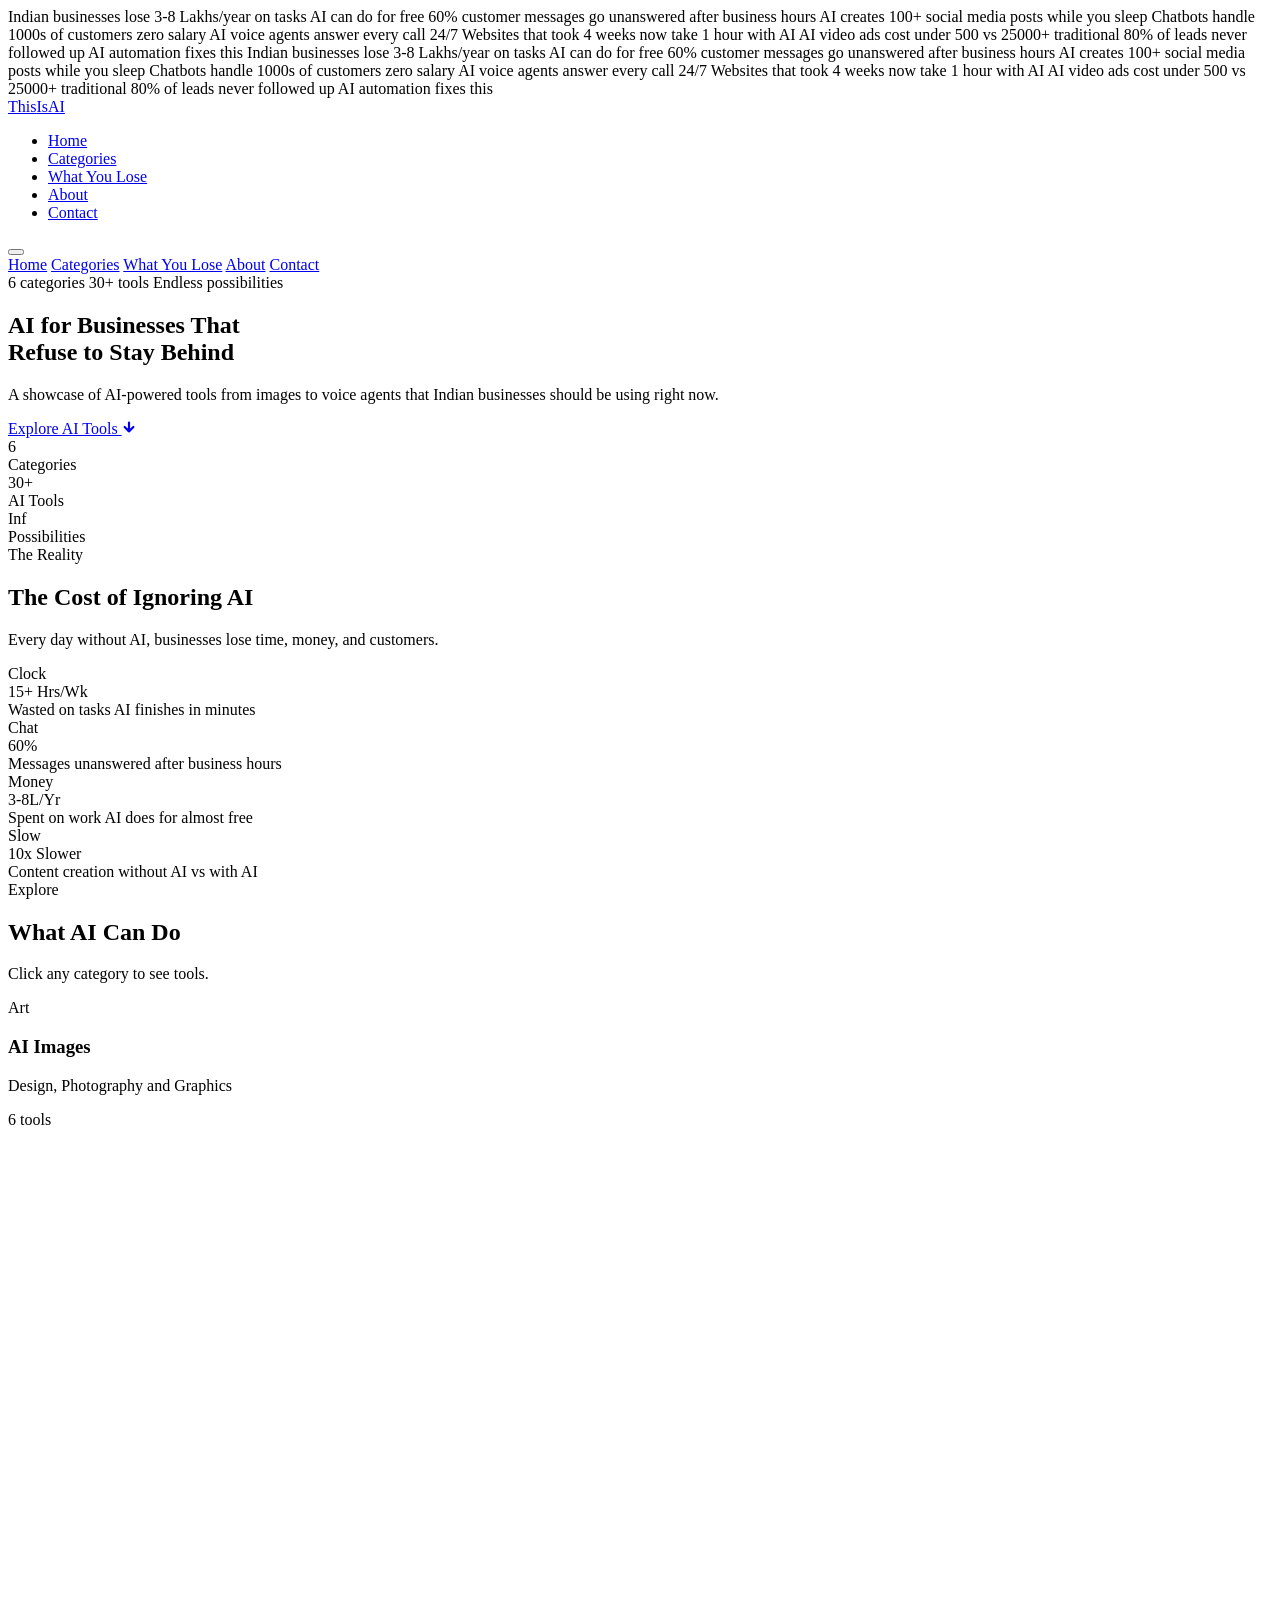
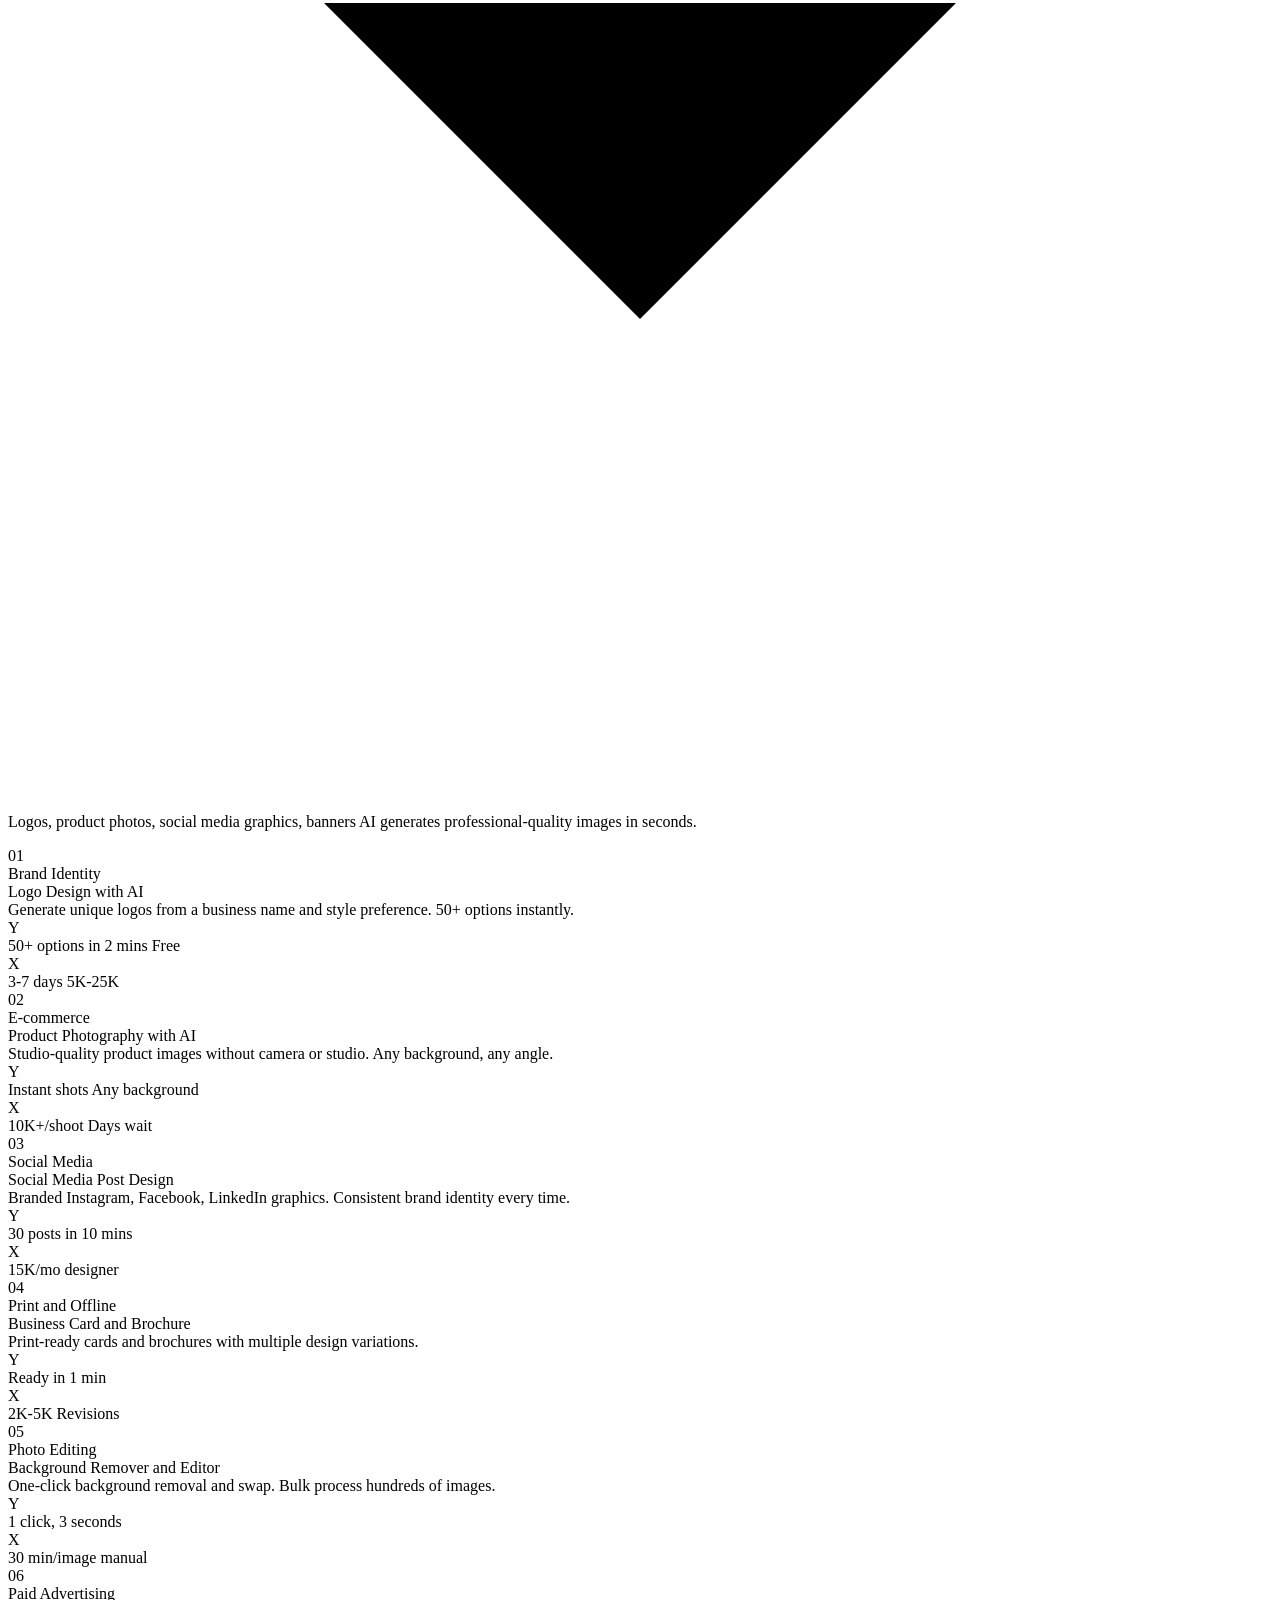
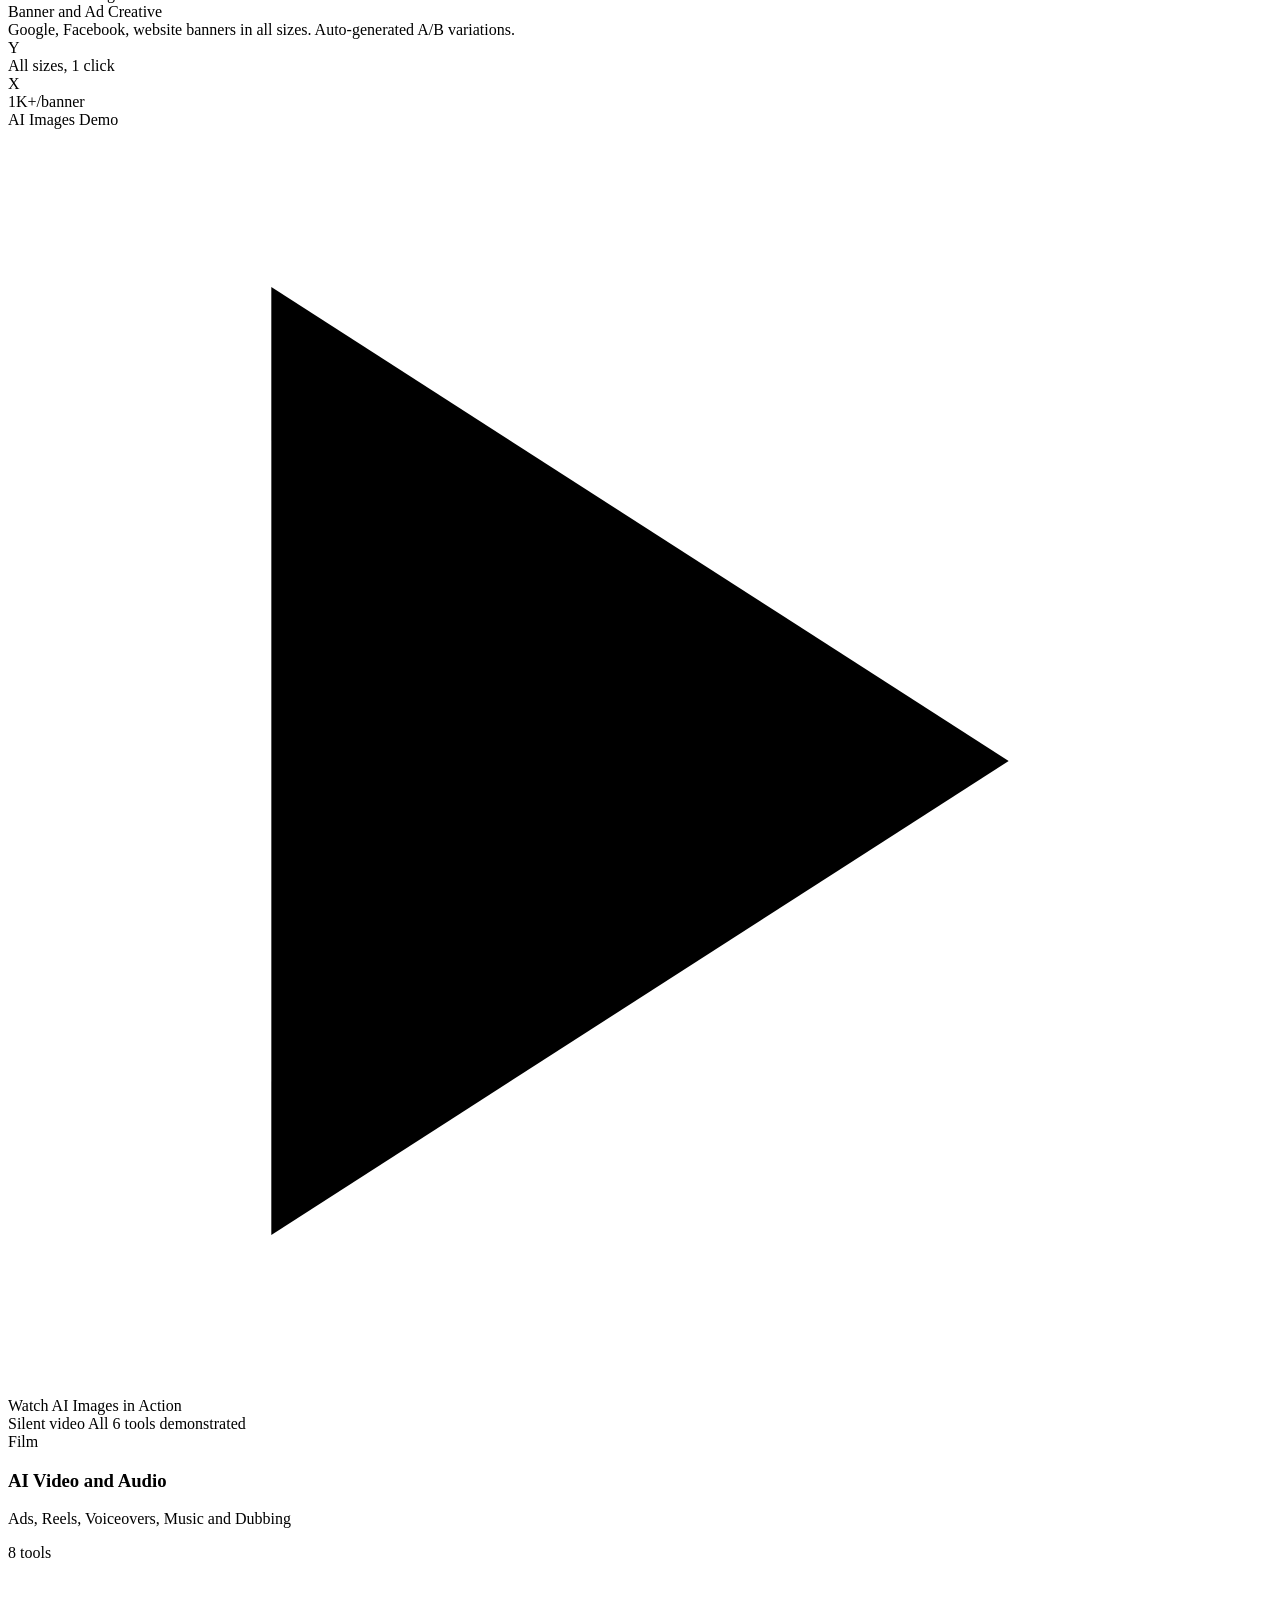
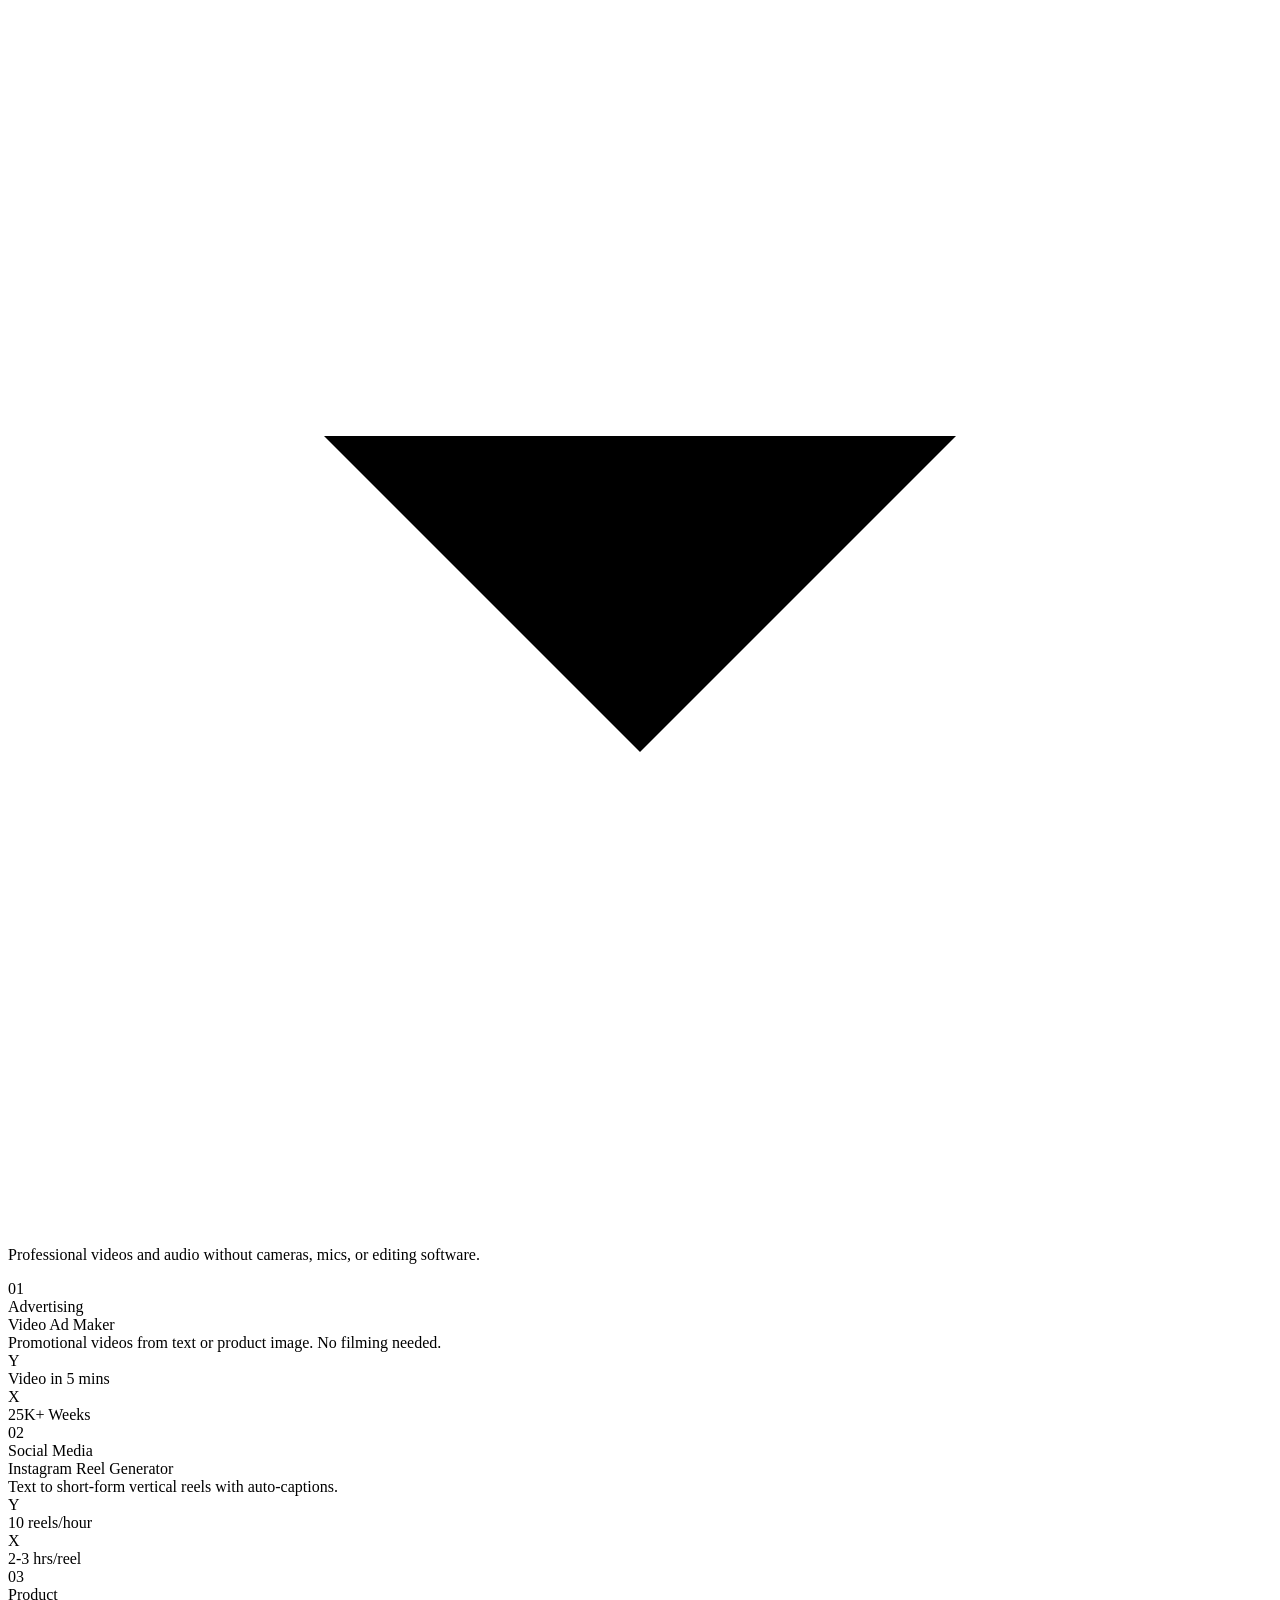
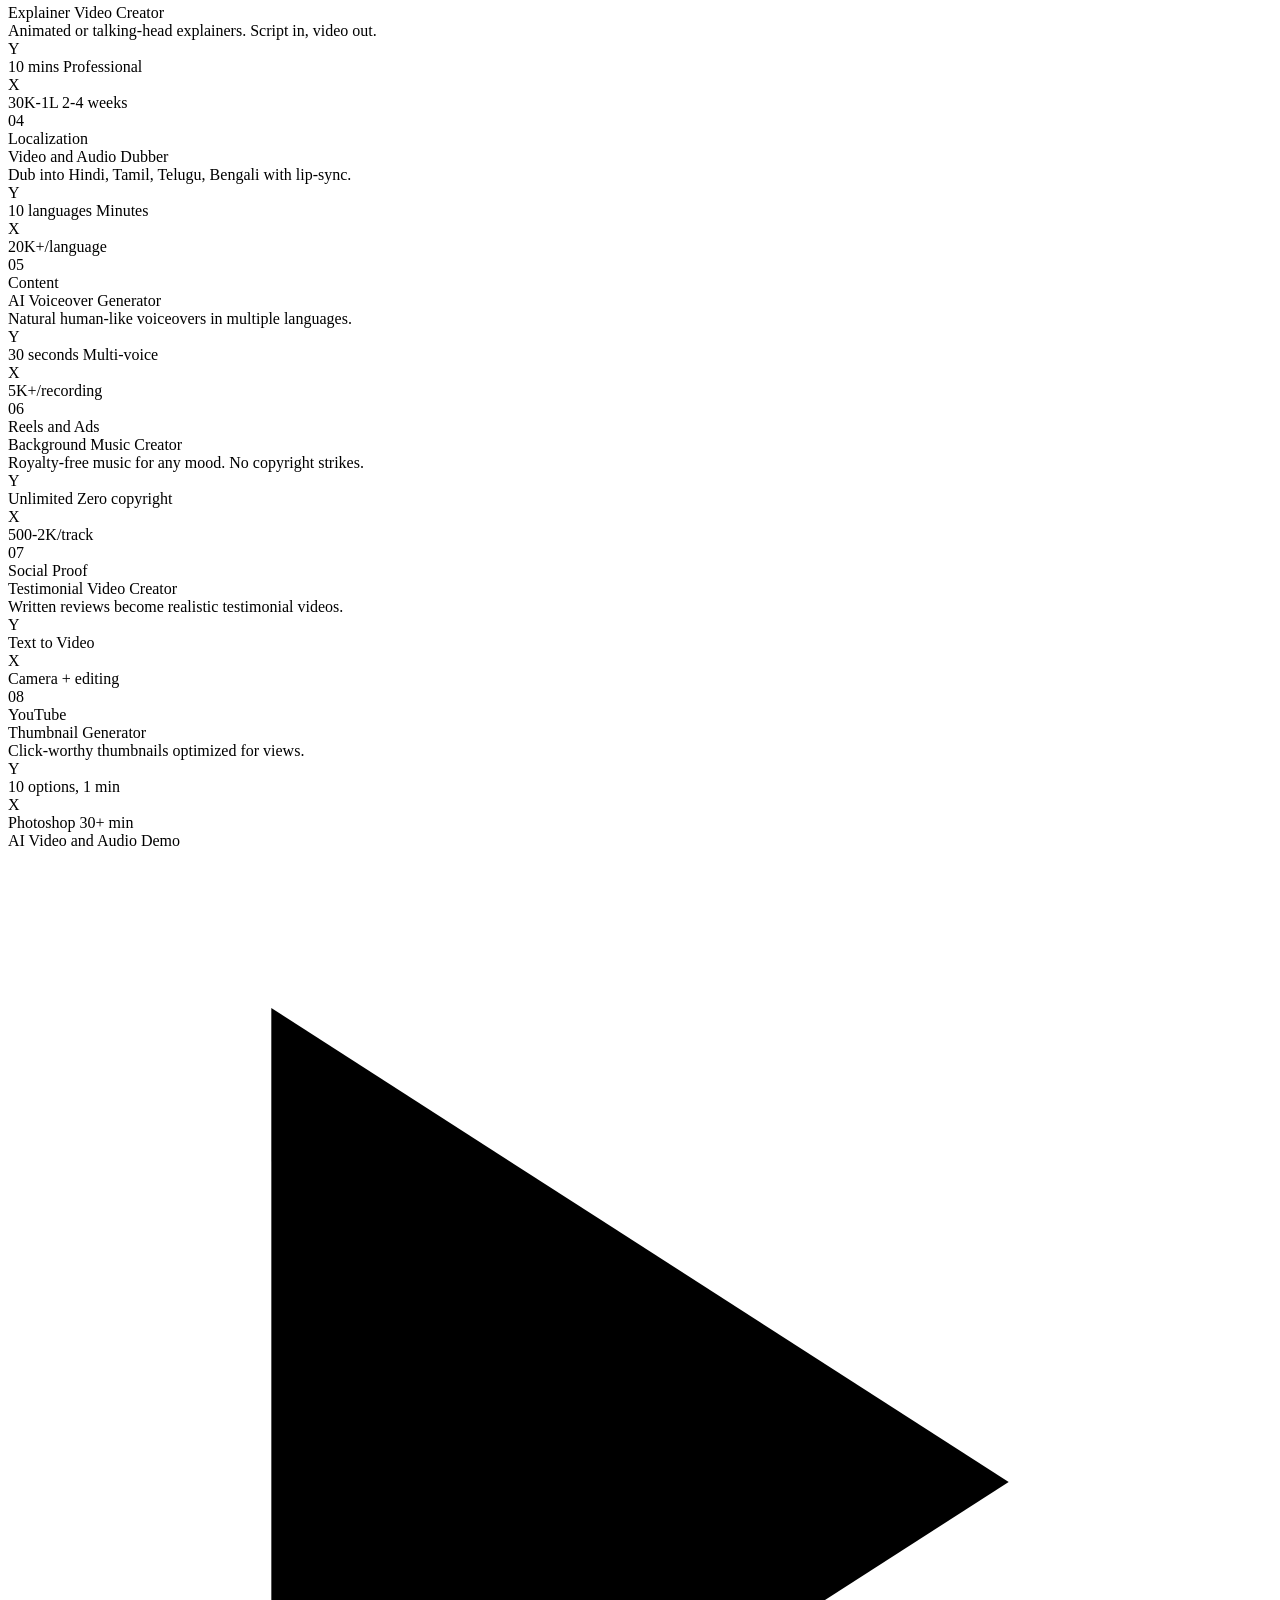
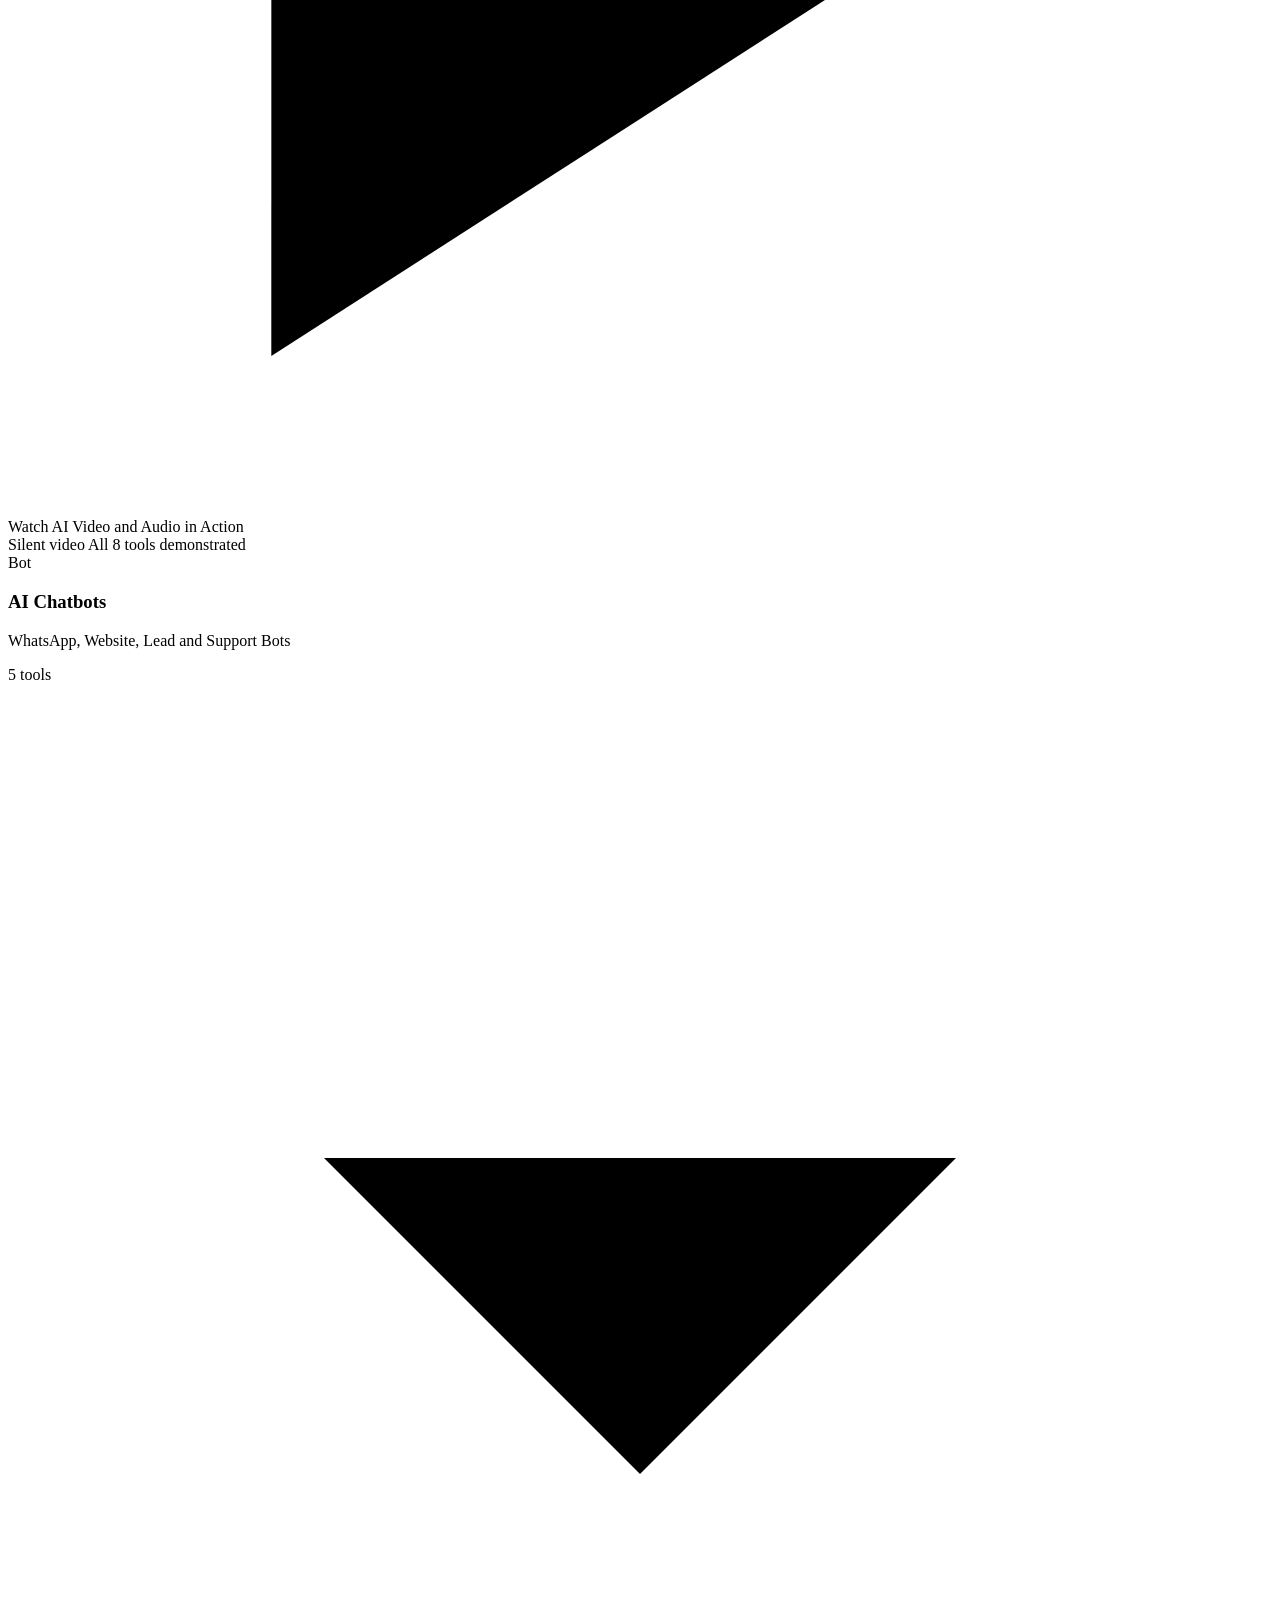
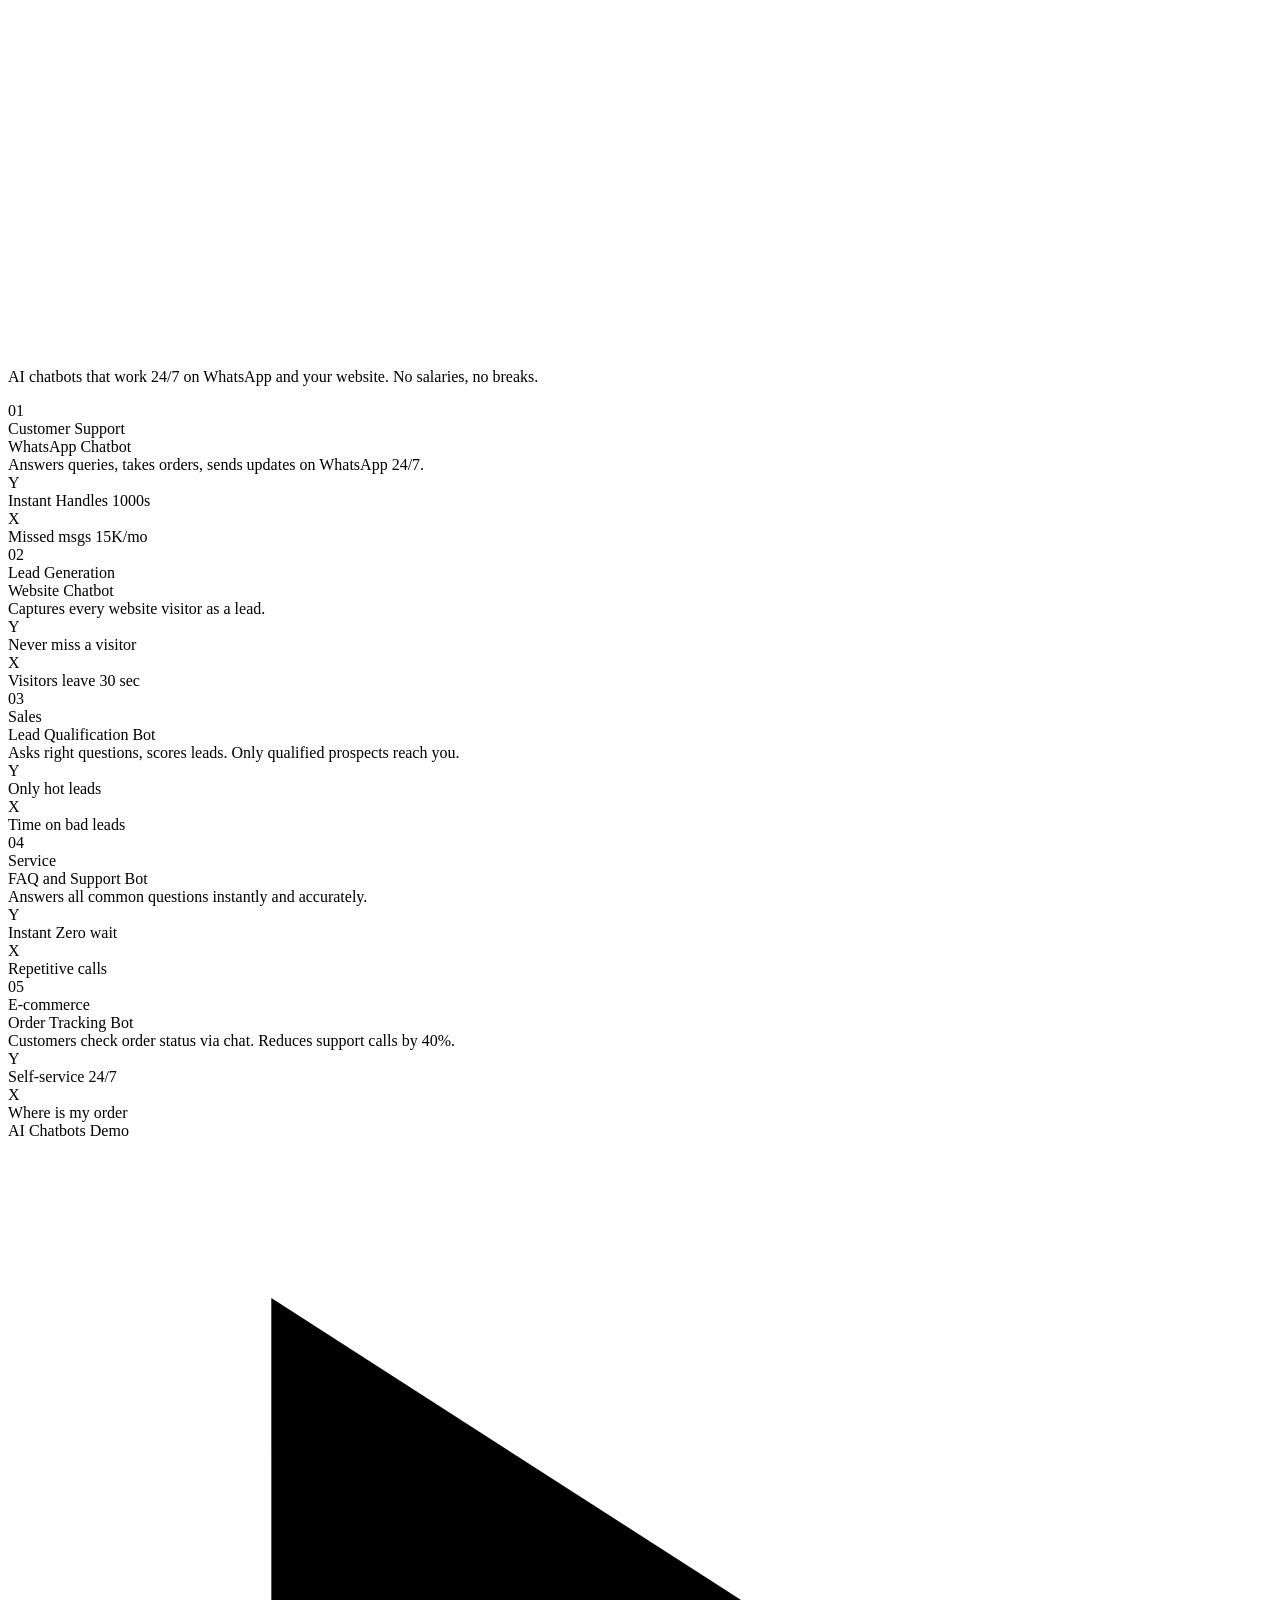
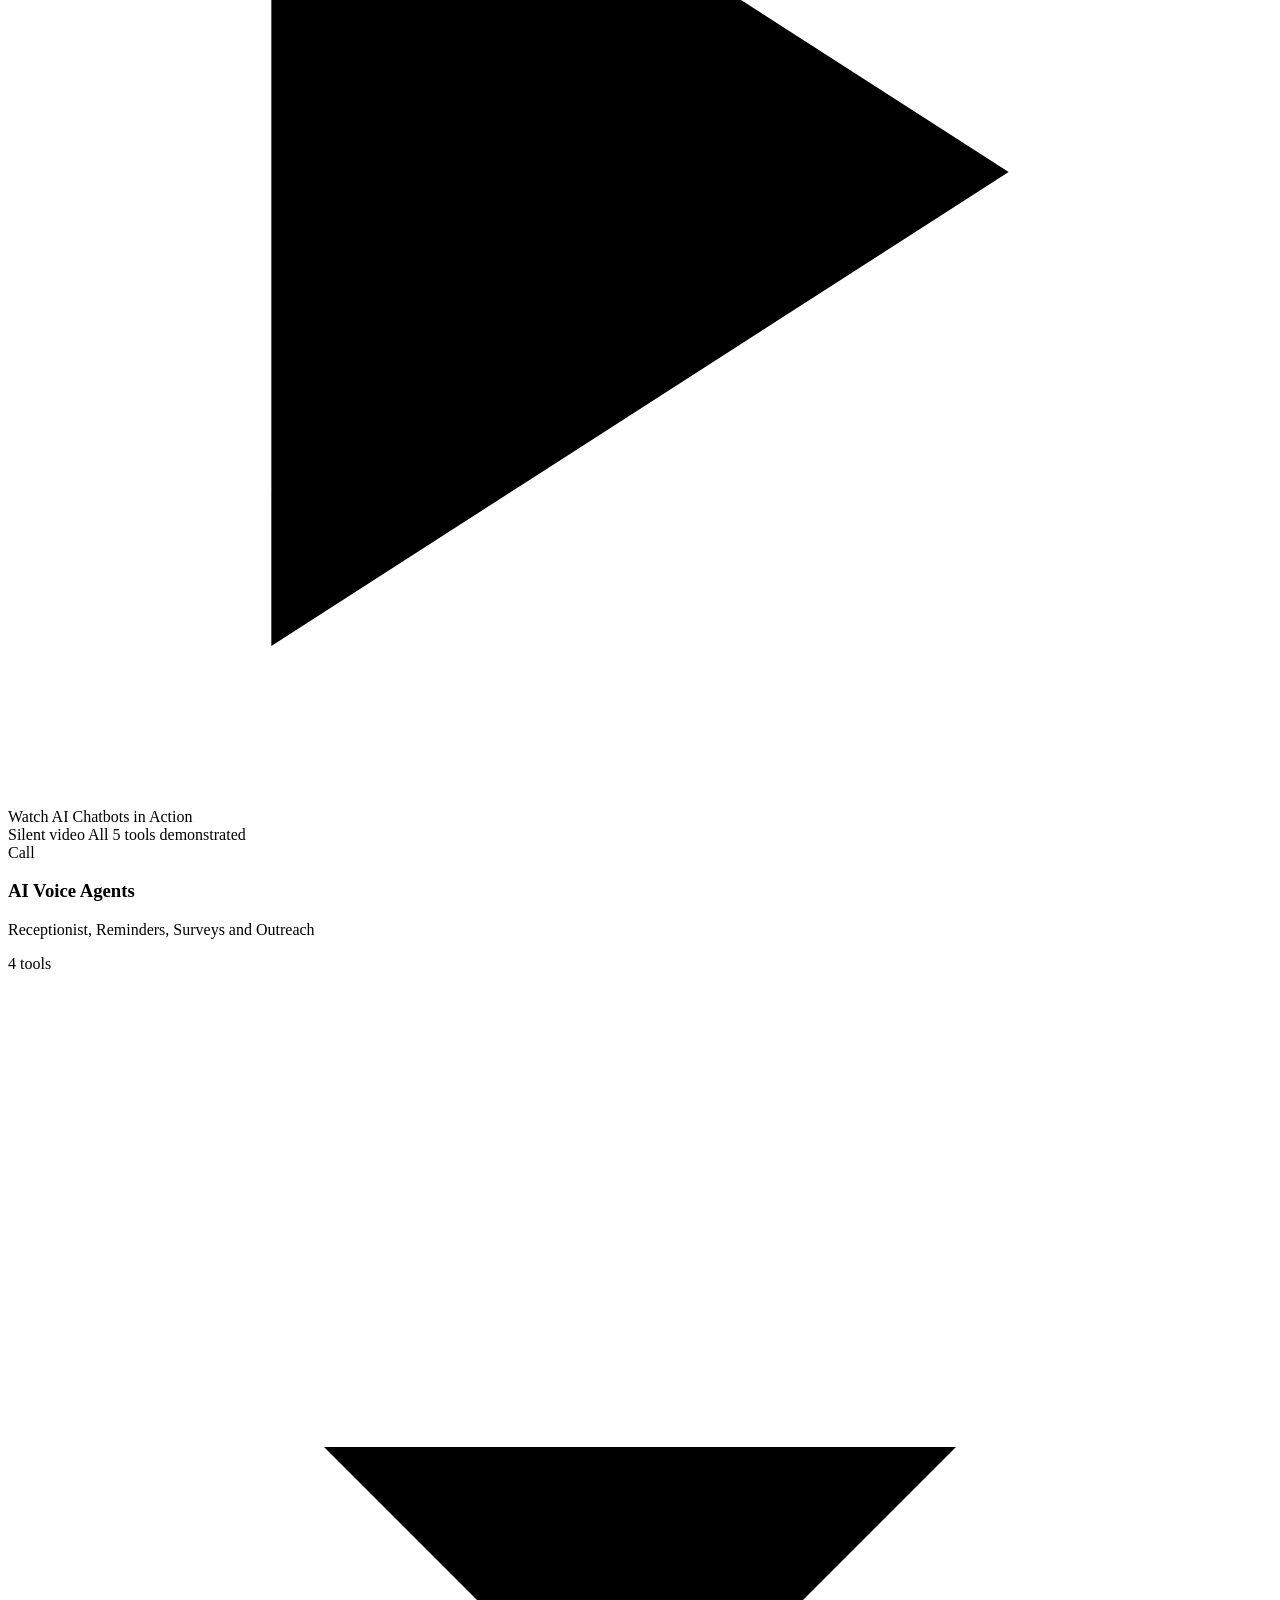
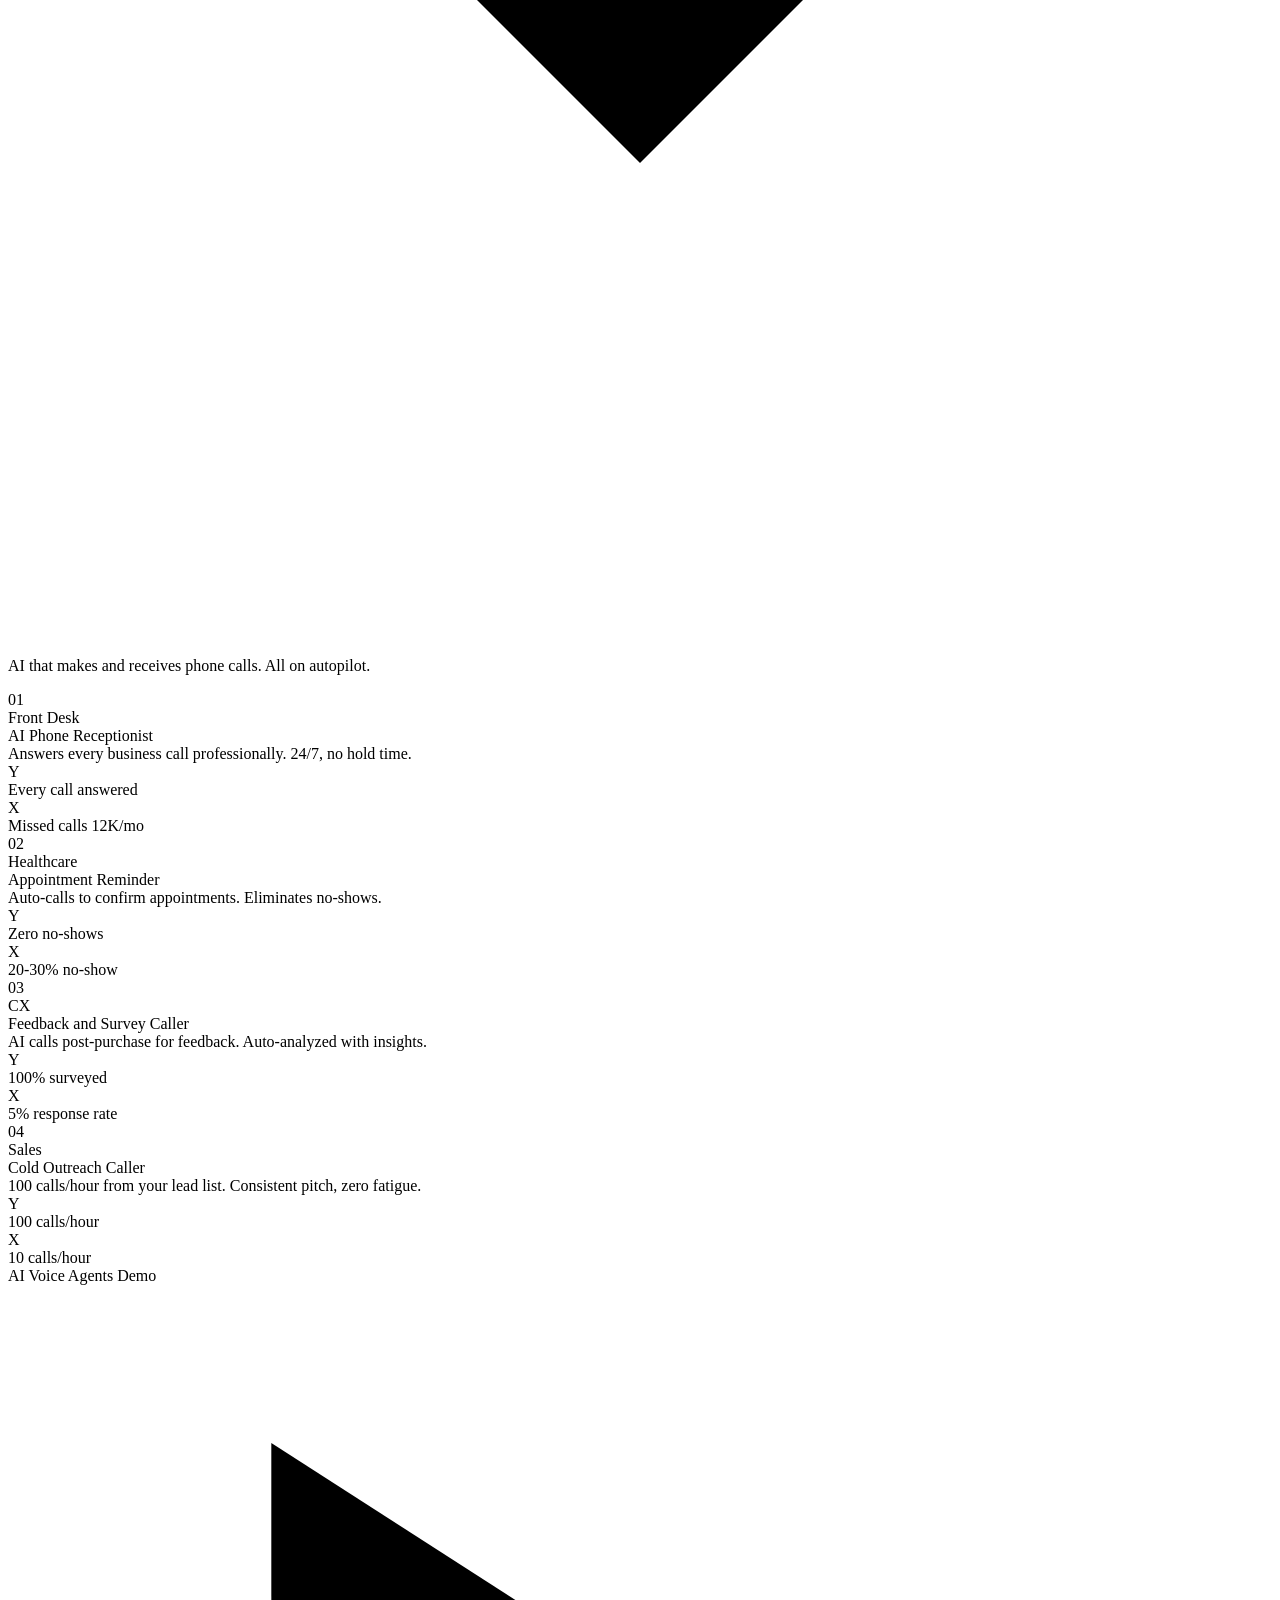
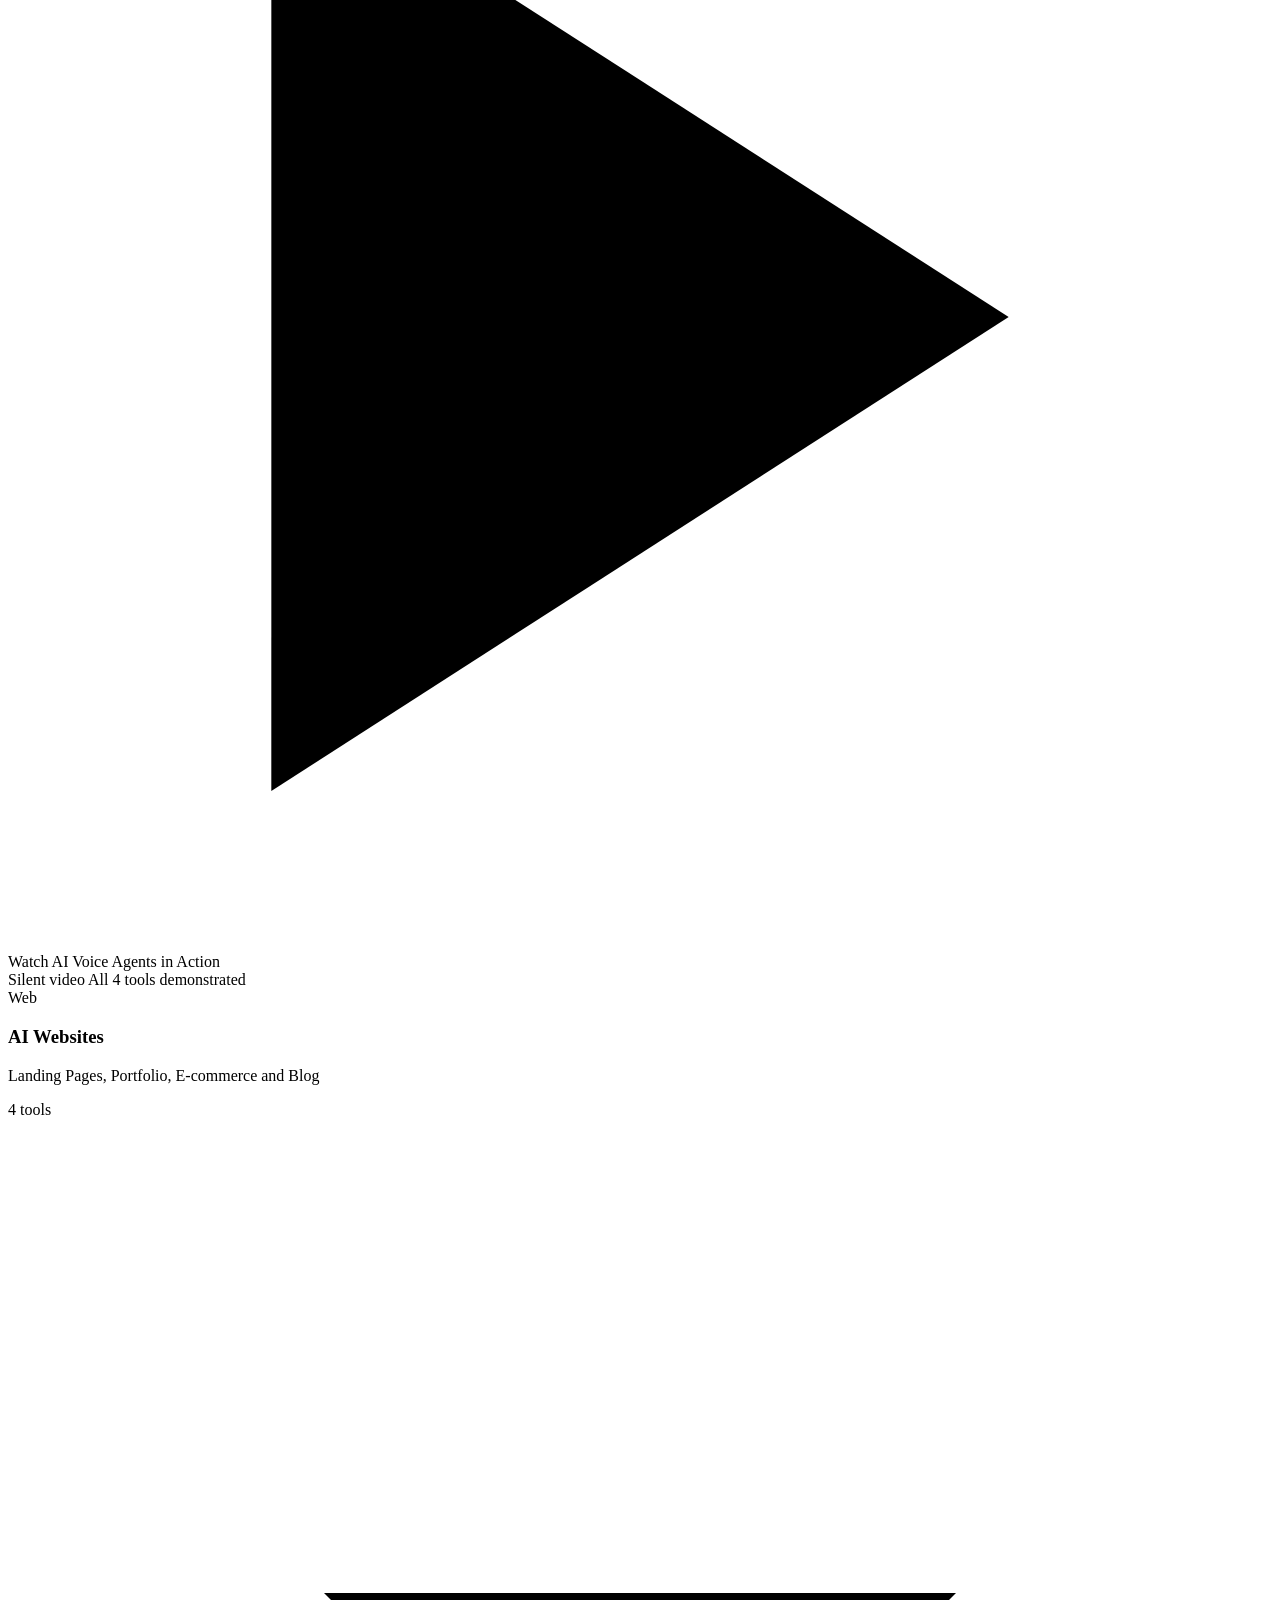
==== index.html @ 0516fc96 "Add files via upload" ====
<!DOCTYPE html>
<html lang="en">
<head>
    <meta charset="UTF-8">
    <meta name="viewport" content="width=device-width, initial-scale=1.0">
    <title>ThisIsAI — See What AI Can Actually Do</title>
    <meta name="description" content="A showcase of AI-powered tools that Indian businesses should be using right now.">
    <meta property="og:title" content="ThisIsAI — See What AI Can Actually Do">
    <meta property="og:description" content="Explore 30+ AI tools across 6 categories that can transform Indian businesses.">
    <meta property="og:type" content="website">
    <meta name="theme-color" content="#0A0908">
    <link rel="preconnect" href="https://fonts.googleapis.com">
    <link rel="preconnect" href="https://fonts.gstatic.com" crossorigin>
    <link href="https://fonts.googleapis.com/css2?family=Inter:wght@300;400;500;600;700;800;900&display=swap" rel="stylesheet">
    <link rel="stylesheet" href="css/style.css">
</head>
<body>
    <div class="bg-orbs">
        <div class="bg-orb bg-orb-1"></div>
        <div class="bg-orb bg-orb-2"></div>
        <div class="bg-orb bg-orb-3"></div>
    </div>
    <div class="ticker-wrap">
        <div class="ticker">
            <span>Indian businesses lose 3-8 Lakhs/year on tasks AI can do for free</span>
            <span>60% customer messages go unanswered after business hours</span>
            <span>AI creates 100+ social media posts while you sleep</span>
            <span>Chatbots handle 1000s of customers zero salary</span>
            <span>AI voice agents answer every call 24/7</span>
            <span>Websites that took 4 weeks now take 1 hour with AI</span>
            <span>AI video ads cost under 500 vs 25000+ traditional</span>
            <span>80% of leads never followed up AI automation fixes this</span>
            <span>Indian businesses lose 3-8 Lakhs/year on tasks AI can do for free</span>
            <span>60% customer messages go unanswered after business hours</span>
            <span>AI creates 100+ social media posts while you sleep</span>
            <span>Chatbots handle 1000s of customers zero salary</span>
            <span>AI voice agents answer every call 24/7</span>
            <span>Websites that took 4 weeks now take 1 hour with AI</span>
            <span>AI video ads cost under 500 vs 25000+ traditional</span>
            <span>80% of leads never followed up AI automation fixes this</span>
        </div>
    </div>
    <nav class="navbar" id="navbar">
        <div class="container">
            <a href="#hero" class="nav-logo">
                <span class="lo-t">This</span><span class="lo-i">Is</span><span class="lo-a">AI</span>
            </a>
            <ul class="nav-links">
                <li><a href="#hero">Home</a></li>
                <li><a href="#categories">Categories</a></li>
                <li><a href="#cost">What You Lose</a></li>
                <li><a href="#about">About</a></li>
                <li><a href="#contact">Contact</a></li>
            </ul>
            <button class="hamburger" id="hamburger" aria-label="Toggle menu">
                <span></span><span></span><span></span>
            </button>
        </div>
    </nav>
    <div class="mobile-menu" id="mobileMenu">
        <a href="#hero" class="mobile-menu-link">Home</a>
        <a href="#categories" class="mobile-menu-link">Categories</a>
        <a href="#cost" class="mobile-menu-link">What You Lose</a>
        <a href="#about" class="mobile-menu-link">About</a>
        <a href="#contact" class="mobile-menu-link">Contact</a>
    </div>
    <section class="hero" id="hero">
        <div class="hero-dots"></div>
        <div class="hero-content">
            <div class="hero-badge reveal">6 categories 30+ tools Endless possibilities</div>
            <h1 class="hero-title reveal rd1">
                <span class="l1">AI for Businesses That</span><br>
                <span class="l2">Refuse to Stay Behind</span>
            </h1>
            <p class="hero-sub reveal rd2">A showcase of AI-powered tools from images to voice agents that Indian businesses should be using right now.</p>
            <a href="#categories" class="hero-cta reveal rd3">
                Explore AI Tools
                <svg width="14" height="14" viewBox="0 0 16 16" fill="none">
                    <path d="M8 3v10M3 8l5 5 5-5" stroke="currentColor" stroke-width="2.5" stroke-linecap="round" stroke-linejoin="round"/>
                </svg>
            </a>
            <div class="hero-stats reveal rd4">
                <div><div class="hero-stat-n">6</div><div class="hero-stat-l">Categories</div></div>
                <div><div class="hero-stat-n">30+</div><div class="hero-stat-l">AI Tools</div></div>
                <div><div class="hero-stat-n">Inf</div><div class="hero-stat-l">Possibilities</div></div>
            </div>
        </div>
    </section>
    <section class="section cost-section" id="cost">
        <div class="container">
            <div class="s-header">
                <div class="s-label reveal">The Reality</div>
                <h2 class="s-title reveal rd1">The Cost of Ignoring AI</h2>
                <p class="s-sub reveal rd2">Every day without AI, businesses lose time, money, and customers.</p>
            </div>
            <div class="cost-grid">
                <div class="cost-card reveal"><div class="cost-icon">Clock</div><div class="cost-num">15+ Hrs/Wk</div><div class="cost-text">Wasted on tasks AI finishes in minutes</div></div>
                <div class="cost-card reveal rd1"><div class="cost-icon">Chat</div><div class="cost-num">60%</div><div class="cost-text">Messages unanswered after business hours</div></div>
                <div class="cost-card reveal rd2"><div class="cost-icon">Money</div><div class="cost-num">3-8L/Yr</div><div class="cost-text">Spent on work AI does for almost free</div></div>
                <div class="cost-card reveal rd3"><div class="cost-icon">Slow</div><div class="cost-num">10x Slower</div><div class="cost-text">Content creation without AI vs with AI</div></div>
            </div>
        </div>
    </section>
    <section class="section" id="categories">
        <div class="container">
            <div class="s-header">
                <div class="s-label reveal">Explore</div>
                <h2 class="s-title reveal rd1">What AI Can Do</h2>
                <p class="s-sub reveal rd2">Click any category to see tools.</p>
            </div>
            <div class="cat-showcase">
                <div class="cat-block reveal" id="cat-img">
                    <div class="cat-top" role="button" tabindex="0" aria-expanded="false">
                        <div class="cat-top-left">
                            <div class="cat-icon-wrap ico-img">Art</div>
                            <div class="cat-meta"><h3>AI Images</h3><p>Design, Photography and Graphics</p></div>
                        </div>
                        <div class="cat-count"><span class="cat-count-badge">6 tools</span><div class="cat-arrow"><svg viewBox="0 0 24 24"><path d="M6 9l6 6 6-6"/></svg></div></div>
                    </div>
                    <div class="cat-body"><div class="cat-body-inner">
                        <p class="cat-desc">Logos, product photos, social media graphics, banners AI generates professional-quality images in seconds.</p>
                        <div class="tools-list">
                            <div class="tl-item" data-a="img"><div class="tl-num">01</div><div class="tl-content"><div class="tl-niche">Brand Identity</div><div class="tl-name">Logo Design with AI</div><div class="tl-desc">Generate unique logos from a business name and style preference. 50+ options instantly.</div></div><div class="tl-compare"><div class="tl-cmp tl-cmp-w"><span class="tl-cmp-icon">Y</span><div class="tl-cmp-t">50+ options in 2 mins Free</div></div><div class="tl-cmp tl-cmp-x"><span class="tl-cmp-icon">X</span><div class="tl-cmp-t">3-7 days 5K-25K</div></div></div></div>
                            <div class="tl-item" data-a="img"><div class="tl-num">02</div><div class="tl-content"><div class="tl-niche">E-commerce</div><div class="tl-name">Product Photography with AI</div><div class="tl-desc">Studio-quality product images without camera or studio. Any background, any angle.</div></div><div class="tl-compare"><div class="tl-cmp tl-cmp-w"><span class="tl-cmp-icon">Y</span><div class="tl-cmp-t">Instant shots Any background</div></div><div class="tl-cmp tl-cmp-x"><span class="tl-cmp-icon">X</span><div class="tl-cmp-t">10K+/shoot Days wait</div></div></div></div>
                            <div class="tl-item" data-a="img"><div class="tl-num">03</div><div class="tl-content"><div class="tl-niche">Social Media</div><div class="tl-name">Social Media Post Design</div><div class="tl-desc">Branded Instagram, Facebook, LinkedIn graphics. Consistent brand identity every time.</div></div><div class="tl-compare"><div class="tl-cmp tl-cmp-w"><span class="tl-cmp-icon">Y</span><div class="tl-cmp-t">30 posts in 10 mins</div></div><div class="tl-cmp tl-cmp-x"><span class="tl-cmp-icon">X</span><div class="tl-cmp-t">15K/mo designer</div></div></div></div>
                            <div class="tl-item" data-a="img"><div class="tl-num">04</div><div class="tl-content"><div class="tl-niche">Print and Offline</div><div class="tl-name">Business Card and Brochure</div><div class="tl-desc">Print-ready cards and brochures with multiple design variations.</div></div><div class="tl-compare"><div class="tl-cmp tl-cmp-w"><span class="tl-cmp-icon">Y</span><div class="tl-cmp-t">Ready in 1 min</div></div><div class="tl-cmp tl-cmp-x"><span class="tl-cmp-icon">X</span><div class="tl-cmp-t">2K-5K Revisions</div></div></div></div>
                            <div class="tl-item" data-a="img"><div class="tl-num">05</div><div class="tl-content"><div class="tl-niche">Photo Editing</div><div class="tl-name">Background Remover and Editor</div><div class="tl-desc">One-click background removal and swap. Bulk process hundreds of images.</div></div><div class="tl-compare"><div class="tl-cmp tl-cmp-w"><span class="tl-cmp-icon">Y</span><div class="tl-cmp-t">1 click, 3 seconds</div></div><div class="tl-cmp tl-cmp-x"><span class="tl-cmp-icon">X</span><div class="tl-cmp-t">30 min/image manual</div></div></div></div>
                            <div class="tl-item" data-a="img"><div class="tl-num">06</div><div class="tl-content"><div class="tl-niche">Paid Advertising</div><div class="tl-name">Banner and Ad Creative</div><div class="tl-desc">Google, Facebook, website banners in all sizes. Auto-generated A/B variations.</div></div><div class="tl-compare"><div class="tl-cmp tl-cmp-w"><span class="tl-cmp-icon">Y</span><div class="tl-cmp-t">All sizes, 1 click</div></div><div class="tl-cmp tl-cmp-x"><span class="tl-cmp-icon">X</span><div class="tl-cmp-t">1K+/banner</div></div></div></div>
                        </div>
                    </div></div>
                </div>
                <div class="demo-video reveal">
                    <div class="demo-label"><div class="demo-label-line"></div><div class="demo-label-text"><span class="demo-dot"></span>AI Images Demo</div><div class="demo-label-line"></div></div>
                    <div class="demo-box" role="button" tabindex="0"><div class="demo-inner"><div class="play-big"><svg viewBox="0 0 24 24"><polygon points="5,3 19,12 5,21"/></svg></div><div class="demo-title">Watch AI Images in Action</div><div class="demo-sub">Silent video All 6 tools demonstrated</div></div></div>
                </div>
                <div class="cat-block reveal" id="cat-vid">
                    <div class="cat-top" role="button" tabindex="0" aria-expanded="false">
                        <div class="cat-top-left">
                            <div class="cat-icon-wrap ico-vid">Film</div>
                            <div class="cat-meta"><h3>AI Video and Audio</h3><p>Ads, Reels, Voiceovers, Music and Dubbing</p></div>
                        </div>
                        <div class="cat-count"><span class="cat-count-badge">8 tools</span><div class="cat-arrow"><svg viewBox="0 0 24 24"><path d="M6 9l6 6 6-6"/></svg></div></div>
                    </div>
                    <div class="cat-body"><div class="cat-body-inner">
                        <p class="cat-desc">Professional videos and audio without cameras, mics, or editing software.</p>
                        <div class="tools-list">
                            <div class="tl-item" data-a="vid"><div class="tl-num">01</div><div class="tl-content"><div class="tl-niche">Advertising</div><div class="tl-name">Video Ad Maker</div><div class="tl-desc">Promotional videos from text or product image. No filming needed.</div></div><div class="tl-compare"><div class="tl-cmp tl-cmp-w"><span class="tl-cmp-icon">Y</span><div class="tl-cmp-t">Video in 5 mins</div></div><div class="tl-cmp tl-cmp-x"><span class="tl-cmp-icon">X</span><div class="tl-cmp-t">25K+ Weeks</div></div></div></div>
                            <div class="tl-item" data-a="vid"><div class="tl-num">02</div><div class="tl-content"><div class="tl-niche">Social Media</div><div class="tl-name">Instagram Reel Generator</div><div class="tl-desc">Text to short-form vertical reels with auto-captions.</div></div><div class="tl-compare"><div class="tl-cmp tl-cmp-w"><span class="tl-cmp-icon">Y</span><div class="tl-cmp-t">10 reels/hour</div></div><div class="tl-cmp tl-cmp-x"><span class="tl-cmp-icon">X</span><div class="tl-cmp-t">2-3 hrs/reel</div></div></div></div>
                            <div class="tl-item" data-a="vid"><div class="tl-num">03</div><div class="tl-content"><div class="tl-niche">Product</div><div class="tl-name">Explainer Video Creator</div><div class="tl-desc">Animated or talking-head explainers. Script in, video out.</div></div><div class="tl-compare"><div class="tl-cmp tl-cmp-w"><span class="tl-cmp-icon">Y</span><div class="tl-cmp-t">10 mins Professional</div></div><div class="tl-cmp tl-cmp-x"><span class="tl-cmp-icon">X</span><div class="tl-cmp-t">30K-1L 2-4 weeks</div></div></div></div>
                            <div class="tl-item" data-a="vid"><div class="tl-num">04</div><div class="tl-content"><div class="tl-niche">Localization</div><div class="tl-name">Video and Audio Dubber</div><div class="tl-desc">Dub into Hindi, Tamil, Telugu, Bengali with lip-sync.</div></div><div class="tl-compare"><div class="tl-cmp tl-cmp-w"><span class="tl-cmp-icon">Y</span><div class="tl-cmp-t">10 languages Minutes</div></div><div class="tl-cmp tl-cmp-x"><span class="tl-cmp-icon">X</span><div class="tl-cmp-t">20K+/language</div></div></div></div>
                            <div class="tl-item" data-a="vid"><div class="tl-num">05</div><div class="tl-content"><div class="tl-niche">Content</div><div class="tl-name">AI Voiceover Generator</div><div class="tl-desc">Natural human-like voiceovers in multiple languages.</div></div><div class="tl-compare"><div class="tl-cmp tl-cmp-w"><span class="tl-cmp-icon">Y</span><div class="tl-cmp-t">30 seconds Multi-voice</div></div><div class="tl-cmp tl-cmp-x"><span class="tl-cmp-icon">X</span><div class="tl-cmp-t">5K+/recording</div></div></div></div>
                            <div class="tl-item" data-a="vid"><div class="tl-num">06</div><div class="tl-content"><div class="tl-niche">Reels and Ads</div><div class="tl-name">Background Music Creator</div><div class="tl-desc">Royalty-free music for any mood. No copyright strikes.</div></div><div class="tl-compare"><div class="tl-cmp tl-cmp-w"><span class="tl-cmp-icon">Y</span><div class="tl-cmp-t">Unlimited Zero copyright</div></div><div class="tl-cmp tl-cmp-x"><span class="tl-cmp-icon">X</span><div class="tl-cmp-t">500-2K/track</div></div></div></div>
                            <div class="tl-item" data-a="vid"><div class="tl-num">07</div><div class="tl-content"><div class="tl-niche">Social Proof</div><div class="tl-name">Testimonial Video Creator</div><div class="tl-desc">Written reviews become realistic testimonial videos.</div></div><div class="tl-compare"><div class="tl-cmp tl-cmp-w"><span class="tl-cmp-icon">Y</span><div class="tl-cmp-t">Text to Video</div></div><div class="tl-cmp tl-cmp-x"><span class="tl-cmp-icon">X</span><div class="tl-cmp-t">Camera + editing</div></div></div></div>
                            <div class="tl-item" data-a="vid"><div class="tl-num">08</div><div class="tl-content"><div class="tl-niche">YouTube</div><div class="tl-name">Thumbnail Generator</div><div class="tl-desc">Click-worthy thumbnails optimized for views.</div></div><div class="tl-compare"><div class="tl-cmp tl-cmp-w"><span class="tl-cmp-icon">Y</span><div class="tl-cmp-t">10 options, 1 min</div></div><div class="tl-cmp tl-cmp-x"><span class="tl-cmp-icon">X</span><div class="tl-cmp-t">Photoshop 30+ min</div></div></div></div>
                        </div>
                    </div></div>
                </div>
                <div class="demo-video reveal">
                    <div class="demo-label"><div class="demo-label-line"></div><div class="demo-label-text"><span class="demo-dot"></span>AI Video and Audio Demo</div><div class="demo-label-line"></div></div>
                    <div class="demo-box" role="button" tabindex="0"><div class="demo-inner"><div class="play-big"><svg viewBox="0 0 24 24"><polygon points="5,3 19,12 5,21"/></svg></div><div class="demo-title">Watch AI Video and Audio in Action</div><div class="demo-sub">Silent video All 8 tools demonstrated</div></div></div>
                </div>
                <div class="cat-block reveal" id="cat-chat">
                    <div class="cat-top" role="button" tabindex="0" aria-expanded="false">
                        <div class="cat-top-left">
                            <div class="cat-icon-wrap ico-chat">Bot</div>
                            <div class="cat-meta"><h3>AI Chatbots</h3><p>WhatsApp, Website, Lead and Support Bots</p></div>
                        </div>
                        <div class="cat-count"><span class="cat-count-badge">5 tools</span><div class="cat-arrow"><svg viewBox="0 0 24 24"><path d="M6 9l6 6 6-6"/></svg></div></div>
                    </div>
                    <div class="cat-body"><div class="cat-body-inner">
                        <p class="cat-desc">AI chatbots that work 24/7 on WhatsApp and your website. No salaries, no breaks.</p>
                        <div class="tools-list">
                            <div class="tl-item" data-a="chat"><div class="tl-num">01</div><div class="tl-content"><div class="tl-niche">Customer Support</div><div class="tl-name">WhatsApp Chatbot</div><div class="tl-desc">Answers queries, takes orders, sends updates on WhatsApp 24/7.</div></div><div class="tl-compare"><div class="tl-cmp tl-cmp-w"><span class="tl-cmp-icon">Y</span><div class="tl-cmp-t">Instant Handles 1000s</div></div><div class="tl-cmp tl-cmp-x"><span class="tl-cmp-icon">X</span><div class="tl-cmp-t">Missed msgs 15K/mo</div></div></div></div>
                            <div class="tl-item" data-a="chat"><div class="tl-num">02</div><div class="tl-content"><div class="tl-niche">Lead Generation</div><div class="tl-name">Website Chatbot</div><div class="tl-desc">Captures every website visitor as a lead.</div></div><div class="tl-compare"><div class="tl-cmp tl-cmp-w"><span class="tl-cmp-icon">Y</span><div class="tl-cmp-t">Never miss a visitor</div></div><div class="tl-cmp tl-cmp-x"><span class="tl-cmp-icon">X</span><div class="tl-cmp-t">Visitors leave 30 sec</div></div></div></div>
                            <div class="tl-item" data-a="chat"><div class="tl-num">03</div><div class="tl-content"><div class="tl-niche">Sales</div><div class="tl-name">Lead Qualification Bot</div><div class="tl-desc">Asks right questions, scores leads. Only qualified prospects reach you.</div></div><div class="tl-compare"><div class="tl-cmp tl-cmp-w"><span class="tl-cmp-icon">Y</span><div class="tl-cmp-t">Only hot leads</div></div><div class="tl-cmp tl-cmp-x"><span class="tl-cmp-icon">X</span><div class="tl-cmp-t">Time on bad leads</div></div></div></div>
                            <div class="tl-item" data-a="chat"><div class="tl-num">04</div><div class="tl-content"><div class="tl-niche">Service</div><div class="tl-name">FAQ and Support Bot</div><div class="tl-desc">Answers all common questions instantly and accurately.</div></div><div class="tl-compare"><div class="tl-cmp tl-cmp-w"><span class="tl-cmp-icon">Y</span><div class="tl-cmp-t">Instant Zero wait</div></div><div class="tl-cmp tl-cmp-x"><span class="tl-cmp-icon">X</span><div class="tl-cmp-t">Repetitive calls</div></div></div></div>
                            <div class="tl-item" data-a="chat"><div class="tl-num">05</div><div class="tl-content"><div class="tl-niche">E-commerce</div><div class="tl-name">Order Tracking Bot</div><div class="tl-desc">Customers check order status via chat. Reduces support calls by 40%.</div></div><div class="tl-compare"><div class="tl-cmp tl-cmp-w"><span class="tl-cmp-icon">Y</span><div class="tl-cmp-t">Self-service 24/7</div></div><div class="tl-cmp tl-cmp-x"><span class="tl-cmp-icon">X</span><div class="tl-cmp-t">Where is my order</div></div></div></div>
                        </div>
                    </div></div>
                </div>
                <div class="demo-video reveal">
                    <div class="demo-label"><div class="demo-label-line"></div><div class="demo-label-text"><span class="demo-dot"></span>AI Chatbots Demo</div><div class="demo-label-line"></div></div>
                    <div class="demo-box" role="button" tabindex="0"><div class="demo-inner"><div class="play-big"><svg viewBox="0 0 24 24"><polygon points="5,3 19,12 5,21"/></svg></div><div class="demo-title">Watch AI Chatbots in Action</div><div class="demo-sub">Silent video All 5 tools demonstrated</div></div></div>
                </div>
                <div class="cat-block reveal" id="cat-voice">
                    <div class="cat-top" role="button" tabindex="0" aria-expanded="false">
                        <div class="cat-top-left">
                            <div class="cat-icon-wrap ico-voice">Call</div>
                            <div class="cat-meta"><h3>AI Voice Agents</h3><p>Receptionist, Reminders, Surveys and Outreach</p></div>
                        </div>
                        <div class="cat-count"><span class="cat-count-badge">4 tools</span><div class="cat-arrow"><svg viewBox="0 0 24 24"><path d="M6 9l6 6 6-6"/></svg></div></div>
                    </div>
                    <div class="cat-body"><div class="cat-body-inner">
                        <p class="cat-desc">AI that makes and receives phone calls. All on autopilot.</p>
                        <div class="tools-list">
                            <div class="tl-item" data-a="voice"><div class="tl-num">01</div><div class="tl-content"><div class="tl-niche">Front Desk</div><div class="tl-name">AI Phone Receptionist</div><div class="tl-desc">Answers every business call professionally. 24/7, no hold time.</div></div><div class="tl-compare"><div class="tl-cmp tl-cmp-w"><span class="tl-cmp-icon">Y</span><div class="tl-cmp-t">Every call answered</div></div><div class="tl-cmp tl-cmp-x"><span class="tl-cmp-icon">X</span><div class="tl-cmp-t">Missed calls 12K/mo</div></div></div></div>
                            <div class="tl-item" data-a="voice"><div class="tl-num">02</div><div class="tl-content"><div class="tl-niche">Healthcare</div><div class="tl-name">Appointment Reminder</div><div class="tl-desc">Auto-calls to confirm appointments. Eliminates no-shows.</div></div><div class="tl-compare"><div class="tl-cmp tl-cmp-w"><span class="tl-cmp-icon">Y</span><div class="tl-cmp-t">Zero no-shows</div></div><div class="tl-cmp tl-cmp-x"><span class="tl-cmp-icon">X</span><div class="tl-cmp-t">20-30% no-show</div></div></div></div>
                            <div class="tl-item" data-a="voice"><div class="tl-num">03</div><div class="tl-content"><div class="tl-niche">CX</div><div class="tl-name">Feedback and Survey Caller</div><div class="tl-desc">AI calls post-purchase for feedback. Auto-analyzed with insights.</div></div><div class="tl-compare"><div class="tl-cmp tl-cmp-w"><span class="tl-cmp-icon">Y</span><div class="tl-cmp-t">100% surveyed</div></div><div class="tl-cmp tl-cmp-x"><span class="tl-cmp-icon">X</span><div class="tl-cmp-t">5% response rate</div></div></div></div>
                            <div class="tl-item" data-a="voice"><div class="tl-num">04</div><div class="tl-content"><div class="tl-niche">Sales</div><div class="tl-name">Cold Outreach Caller</div><div class="tl-desc">100 calls/hour from your lead list. Consistent pitch, zero fatigue.</div></div><div class="tl-compare"><div class="tl-cmp tl-cmp-w"><span class="tl-cmp-icon">Y</span><div class="tl-cmp-t">100 calls/hour</div></div><div class="tl-cmp tl-cmp-x"><span class="tl-cmp-icon">X</span><div class="tl-cmp-t">10 calls/hour</div></div></div></div>
                        </div>
                    </div></div>
                </div>
                <div class="demo-video reveal">
                    <div class="demo-label"><div class="demo-label-line"></div><div class="demo-label-text"><span class="demo-dot"></span>AI Voice Agents Demo</div><div class="demo-label-line"></div></div>
                    <div class="demo-box" role="button" tabindex="0"><div class="demo-inner"><div class="play-big"><svg viewBox="0 0 24 24"><polygon points="5,3 19,12 5,21"/></svg></div><div class="demo-title">Watch AI Voice Agents in Action</div><div class="demo-sub">Silent video All 4 tools demonstrated</div></div></div>
                </div>
                <div class="cat-block reveal" id="cat-web">
                    <div class="cat-top" role="button" tabindex="0" aria-expanded="false">
                        <div class="cat-top-left">
                            <div class="cat-icon-wrap ico-web">Web</div>
                            <div class="cat-meta"><h3>AI Websites</h3><p>Landing Pages, Portfolio, E-commerce and Blog</p></div>
                        </div>
                        <div class="cat-count"><span class="cat-count-badge">4 tools</span><div class="cat-arrow"><svg viewBox="0 0 24 24"><path d="M6 9l6 6 6-6"/></svg></div></div>
                    </div>
                    <div class="cat-body"><div class="cat-body-inner">
                        <p class="cat-desc">Complete websites built by AI. No coding required.</p>
                        <div class="tools-list">
                            <div class="tl-item" data-a="web"><div class="tl-num">01</div><div class="tl-content"><div class="tl-niche">Marketing</div><div class="tl-name">Landing Page Builder</div><div class="tl-desc">High-converting pages for products, services, events.</div></div><div class="tl-compare"><div class="tl-cmp tl-cmp-w"><span class="tl-cmp-icon">Y</span><div class="tl-cmp-t">Live in 1 hour</div></div><div class="tl-cmp tl-cmp-x"><span class="tl-cmp-icon">X</span><div class="tl-cmp-t">15K-50K 2-4 wks</div></div></div></div>
                            <div class="tl-item" data-a="web"><div class="tl-num">02</div><div class="tl-content"><div class="tl-niche">Personal Brand</div><div class="tl-name">Portfolio Website</div><div class="tl-desc">Professional portfolios for freelancers and businesses.</div></div><div class="tl-compare"><div class="tl-cmp tl-cmp-w"><span class="tl-cmp-icon">Y</span><div class="tl-cmp-t">30 mins Free</div></div><div class="tl-cmp tl-cmp-x"><span class="tl-cmp-icon">X</span><div class="tl-cmp-t">10K+ Weeks</div></div></div></div>
                            <div class="tl-item" data-a="web"><div class="tl-num">03</div><div class="tl-content"><div class="tl-niche">Online Selling</div><div class="tl-name">E-commerce Store</div><div class="tl-desc">Full store with product pages, cart, checkout.</div></div><div class="tl-compare"><div class="tl-cmp tl-cmp-w"><span class="tl-cmp-icon">Y</span><div class="tl-cmp-t">Store in 1 day</div></div><div class="tl-cmp tl-cmp-x"><span class="tl-cmp-icon">X</span><div class="tl-cmp-t">50K-2L Months</div></div></div></div>
                            <div class="tl-item" data-a="web"><div class="tl-num">04</div><div class="tl-content"><div class="tl-niche">SEO and Traffic</div><div class="tl-name">Blog and Content Site</div><div class="tl-desc">SEO-optimized blog that generates traffic on autopilot.</div></div><div class="tl-compare"><div class="tl-cmp tl-cmp-w"><span class="tl-cmp-icon">Y</span><div class="tl-cmp-t">50 posts/month</div></div><div class="tl-cmp tl-cmp-x"><span class="tl-cmp-icon">X</span><div class="tl-cmp-t">20K/mo writer</div></div></div></div>
                        </div>
                    </div></div>
                </div>
                <div class="demo-video reveal">
                    <div class="demo-label"><div class="demo-label-line"></div><div class="demo-label-text"><span class="demo-dot"></span>AI Websites Demo</div><div class="demo-label-line"></div></div>
                    <div class="demo-box" role="button" tabindex="0"><div class="demo-inner"><div class="play-big"><svg viewBox="0 0 24 24"><polygon points="5,3 19,12 5,21"/></svg></div><div class="demo-title">Watch AI Websites in Action</div><div class="demo-sub">Silent video All 4 tools demonstrated</div></div></div>
                </div>
                <div class="cat-block reveal" id="cat-auto">
                    <div class="cat-top" role="button" tabindex="0" aria-expanded="false">
                        <div class="cat-top-left">
                            <div class="cat-icon-wrap ico-auto">Zap</div>
                            <div class="cat-meta"><h3>AI Automations</h3><p>Social Media, Email, CRM and Follow-ups</p></div>
                        </div>
                        <div class="cat-count"><span class="cat-count-badge">5 tools</span><div class="cat-arrow"><svg viewBox="0 0 24 24"><path d="M6 9l6 6 6-6"/></svg></div></div>
                    </div>
                    <div class="cat-body"><div class="cat-body-inner">
                        <p class="cat-desc">Set up once, runs forever. All automated by AI.</p>
                        <div class="tools-list">
                            <div class="tl-item" data-a="auto"><div class="tl-num">01</div><div class="tl-content"><div class="tl-niche">Social Media</div><div class="tl-name">Auto-Poster</div><div class="tl-desc">Create and post across Instagram, Facebook, LinkedIn on schedule.</div></div><div class="tl-compare"><div class="tl-cmp tl-cmp-w"><span class="tl-cmp-icon">Y</span><div class="tl-cmp-t">Set once, forever</div></div><div class="tl-cmp tl-cmp-x"><span class="tl-cmp-icon">X</span><div class="tl-cmp-t">Daily manual work</div></div></div></div>
                            <div class="tl-item" data-a="auto"><div class="tl-num">02</div><div class="tl-content"><div class="tl-niche">Communication</div><div class="tl-name">Email Auto-Responder</div><div class="tl-desc">Smart contextual email replies. Professional, instant, 24/7.</div></div><div class="tl-compare"><div class="tl-cmp tl-cmp-w"><span class="tl-cmp-icon">Y</span><div class="tl-cmp-t">Instant 24/7</div></div><div class="tl-cmp tl-cmp-x"><span class="tl-cmp-icon">X</span><div class="tl-cmp-t">Delayed Lost deals</div></div></div></div>
                            <div class="tl-item" data-a="auto"><div class="tl-num">03</div><div class="tl-content"><div class="tl-niche">Accounting</div><div class="tl-name">Invoice Processor</div><div class="tl-desc">Scan invoices, extract data, organize. Zero errors.</div></div><div class="tl-compare"><div class="tl-cmp tl-cmp-w"><span class="tl-cmp-icon">Y</span><div class="tl-cmp-t">Scan then Done</div></div><div class="tl-cmp tl-cmp-x"><span class="tl-cmp-icon">X</span><div class="tl-cmp-t">Manual Errors</div></div></div></div>
                            <div class="tl-item" data-a="auto"><div class="tl-num">04</div><div class="tl-content"><div class="tl-niche">Brand</div><div class="tl-name">Review Manager</div><div class="tl-desc">Monitor reviews, auto-respond professionally.</div></div><div class="tl-compare"><div class="tl-cmp tl-cmp-w"><span class="tl-cmp-icon">Y</span><div class="tl-cmp-t">Reply in minutes</div></div><div class="tl-cmp tl-cmp-x"><span class="tl-cmp-icon">X</span><div class="tl-cmp-t">Reviews pile up</div></div></div></div>
                            <div class="tl-item" data-a="auto"><div class="tl-num">05</div><div class="tl-content"><div class="tl-niche">Sales</div><div class="tl-name">Lead Follow-Up</div><div class="tl-desc">Auto WhatsApp, emails, reminders to leads. 7 touchpoints.</div></div><div class="tl-compare"><div class="tl-cmp tl-cmp-w"><span class="tl-cmp-icon">Y</span><div class="tl-cmp-t">No lead forgotten</div></div><div class="tl-cmp tl-cmp-x"><span class="tl-cmp-icon">X</span><div class="tl-cmp-t">80% lost</div></div></div></div>
                        </div>
                    </div></div>
                </div>
                <div class="demo-video reveal">
                    <div class="demo-label"><div class="demo-label-line"></div><div class="demo-label-text"><span class="demo-dot"></span>AI Automations Demo</div><div class="demo-label-line"></div></div>
                    <div class="demo-box" role="button" tabindex="0"><div class="demo-inner"><div class="play-big"><svg viewBox="0 0 24 24"><polygon points="5,3 19,12 5,21"/></svg></div><div class="demo-title">Watch AI Automations in Action</div><div class="demo-sub">Silent video All 5 tools demonstrated</div></div></div>
                </div>
            </div>
        </div>
    </section>
    <section class="section how-section" id="how">
        <div class="container">
            <div class="s-header">
                <div class="s-label reveal">Guide</div>
                <h2 class="s-title reveal rd1">How This Showcase Works</h2>
                <p class="s-sub reveal rd2">Three steps to explore what AI can do.</p>
            </div>
            <div class="steps-row">
                <div class="step reveal"><div class="step-icon">Search</div><h3>Browse Categories</h3><p>Pick what interests you images, video, chatbots, and more.</p></div>
                <div class="step reveal rd2"><div class="step-icon">Read</div><h3>Read the Tools</h3><p>Each tool explains what it does, its niche, and real cost comparison.</p></div>
                <div class="step reveal rd3"><div class="step-icon">Play</div><h3>Watch the Demo</h3><p>Below each category, a silent demo video shows everything in action.</p></div>
            </div>
        </div>
    </section>
    <section class="section" id="compare">
        <div class="container">
            <div class="s-header">
                <div class="s-label reveal">Side by Side</div>
                <h2 class="s-title reveal rd1">Before AI vs After AI</h2>
                <p class="s-sub reveal rd2">The difference is massive.</p>
            </div>
            <div class="cmp-table reveal rd3">
                <div class="cmp-row cmp-head"><div class="cmp-cell bad">Without AI</div><div class="cmp-cell good">With AI</div></div>
                <div class="cmp-row"><div class="cmp-cell bad"><span class="cx">X</span> Reply in 24 hrs</div><div class="cmp-cell good"><span class="ck">Y</span> Instant 24/7</div></div>
                <div class="cmp-row"><div class="cmp-cell bad"><span class="cx">X</span> 30K/mo designer</div><div class="cmp-cell good"><span class="ck">Y</span> AI in seconds</div></div>
                <div class="cmp-row"><div class="cmp-cell bad"><span class="cx">X</span> Miss leads after 6 PM</div><div class="cmp-cell good"><span class="ck">Y</span> Capture 24/7</div></div>
                <div class="cmp-row"><div class="cmp-cell bad"><span class="cx">X</span> Manual invoices</div><div class="cmp-cell good"><span class="ck">Y</span> Auto, 0 errors</div></div>
                <div class="cmp-row"><div class="cmp-cell bad"><span class="cx">X</span> 10 posts/month</div><div class="cmp-cell good"><span class="ck">Y</span> 100+/month</div></div>
                <div class="cmp-row"><div class="cmp-cell bad"><span class="cx">X</span> 25K+ video</div><div class="cmp-cell good"><span class="ck">Y</span> Under 500</div></div>
            </div>
        </div>
    </section>
    <section class="section about-section" id="about">
        <div class="container">
            <div class="about-inner">
                <div class="about-avatar reveal">Brain</div>
                <div class="s-label reveal">About</div>
                <h2 class="s-title reveal rd1">Why I Built This</h2>
                <p class="about-text reveal rd2">I am exploring what AI can do for everyday Indian businesses and documenting it here.</p>
                <p class="about-text reveal rd3">No fluff. No hype. Just real demonstrations of what is possible today.</p>
                <div class="about-tags reveal rd4">
                    <span class="about-tag">Solo Creator</span>
                    <span class="about-tag">Based in India</span>
                    <span class="about-tag">Building in Public</span>
                </div>
            </div>
        </div>
    </section>
    <section class="section contact-section" id="contact">
        <div class="container">
            <div class="s-header">
                <div class="s-label reveal">Connect</div>
                <h2 class="s-title reveal rd1">Want to Talk About AI?</h2>
                <p class="s-sub reveal rd2">Questions? Curious about a tool? Just reach out.</p>
            </div>
            <div class="contact-wrap reveal rd3">
                <form class="c-form" action="https://api.web3forms.com/submit" method="POST">
                    <input type="hidden" name="access_key" value="YOUR-KEY">
                    <div class="fg"><label for="c-name">Name</label><input type="text" id="c-name" name="name" placeholder="Your name" required></div>
                    <div class="fg"><label for="c-phone">WhatsApp</label><input type="tel" id="c-phone" name="phone" placeholder="+91 XXXXX XXXXX" required></div>
                    <div class="fg"><label for="c-interest">Interest</label>
                        <select id="c-interest" name="interest">
                            <option disabled selected>Select category</option>
                            <option>Images</option>
                            <option>Video and Audio</option>
                            <option>Chatbots</option>
                            <option>Voice Agents</option>
                            <option>Websites</option>
                            <option>Automations</option>
                            <option>Everything</option>
                        </select>
                    </div>
                    <div class="fg"><label for="c-msg">Message</label><textarea id="c-msg" name="message" placeholder="What are you curious about?"></textarea></div>
                    <button type="submit" class="submit-btn">Send Message</button>
                </form>
                <div class="divider"><span>or</span></div>
                <a href="https://wa.me/91XXXXXXXXXX" class="wa-btn" target="_blank" rel="noopener noreferrer">
                    <svg width="18" height="18" viewBox="0 0 24 24" fill="currentColor"><path d="M17.472 14.382c-.297-.149-1.758-.867-2.03-.967-.273-.099-.471-.148-.67.15-.197.297-.767.966-.94 1.164-.173.199-.347.223-.644.075-.297-.15-1.255-.463-2.39-1.475-.883-.788-1.48-1.761-1.653-2.059-.173-.297-.018-.458.13-.606.134-.133.298-.347.446-.52.149-.174.198-.298.298-.497.099-.198.05-.371-.025-.52-.075-.149-.669-1.612-.916-2.207-.242-.579-.487-.5-.669-.51-.173-.008-.371-.01-.57-.01-.198 0-.52.074-.792.372-.272.297-1.04 1.016-1.04 2.479 0 1.462 1.065 2.875 1.213 3.074.149.198 2.096 3.2 5.077 4.487.709.306 1.262.489 1.694.625.712.227 1.36.195 1.871.118.571-.085 1.758-.719 2.006-1.413.248-.694.248-1.289.173-1.413-.074-.124-.272-.198-.57-.347m-5.421 7.403h-.004a9.87 9.87 0 01-5.031-1.378l-.361-.214-3.741.982.998-3.648-.235-.374a9.86 9.86 0 01-1.51-5.26c.001-5.45 4.436-9.884 9.888-9.884 2.64 0 5.122 1.03 6.988 2.898a9.825 9.825 0 012.893 6.994c-.003 5.45-4.437 9.884-9.885 9.884m8.413-18.297A11.815 11.815 0 0012.05 0C5.495 0 .16 5.335.157 11.892c0 2.096.547 4.142 1.588 5.945L.057 24l6.305-1.654a11.882 11.882 0 005.683 1.448h.005c6.554 0 11.89-5.335 11.893-11.893a11.821 11.821 0 00-3.48-8.413z"/></svg>
                    Chat on WhatsApp
                </a>
            </div>
        </div>
    </section>
    <footer class="footer">
        <div class="container">
            <div class="footer-row">
                <div><div class="footer-brand">This<span class="fi">Is</span><span class="fa">AI</span></div><div class="footer-tagline">Showcasing AI for Indian businesses</div></div>
                <ul class="footer-nav"><li><a href="#hero">Home</a></li><li><a href="#categories">Categories</a></li><li><a href="#about">About</a></li><li><a href="#contact">Contact</a></li></ul>
            </div>
            <div class="footer-bottom">Made in India 2025 ThisIsAI</div>
        </div>
    </footer>
    <script src="js/script.js"></script>
</body>
</html>
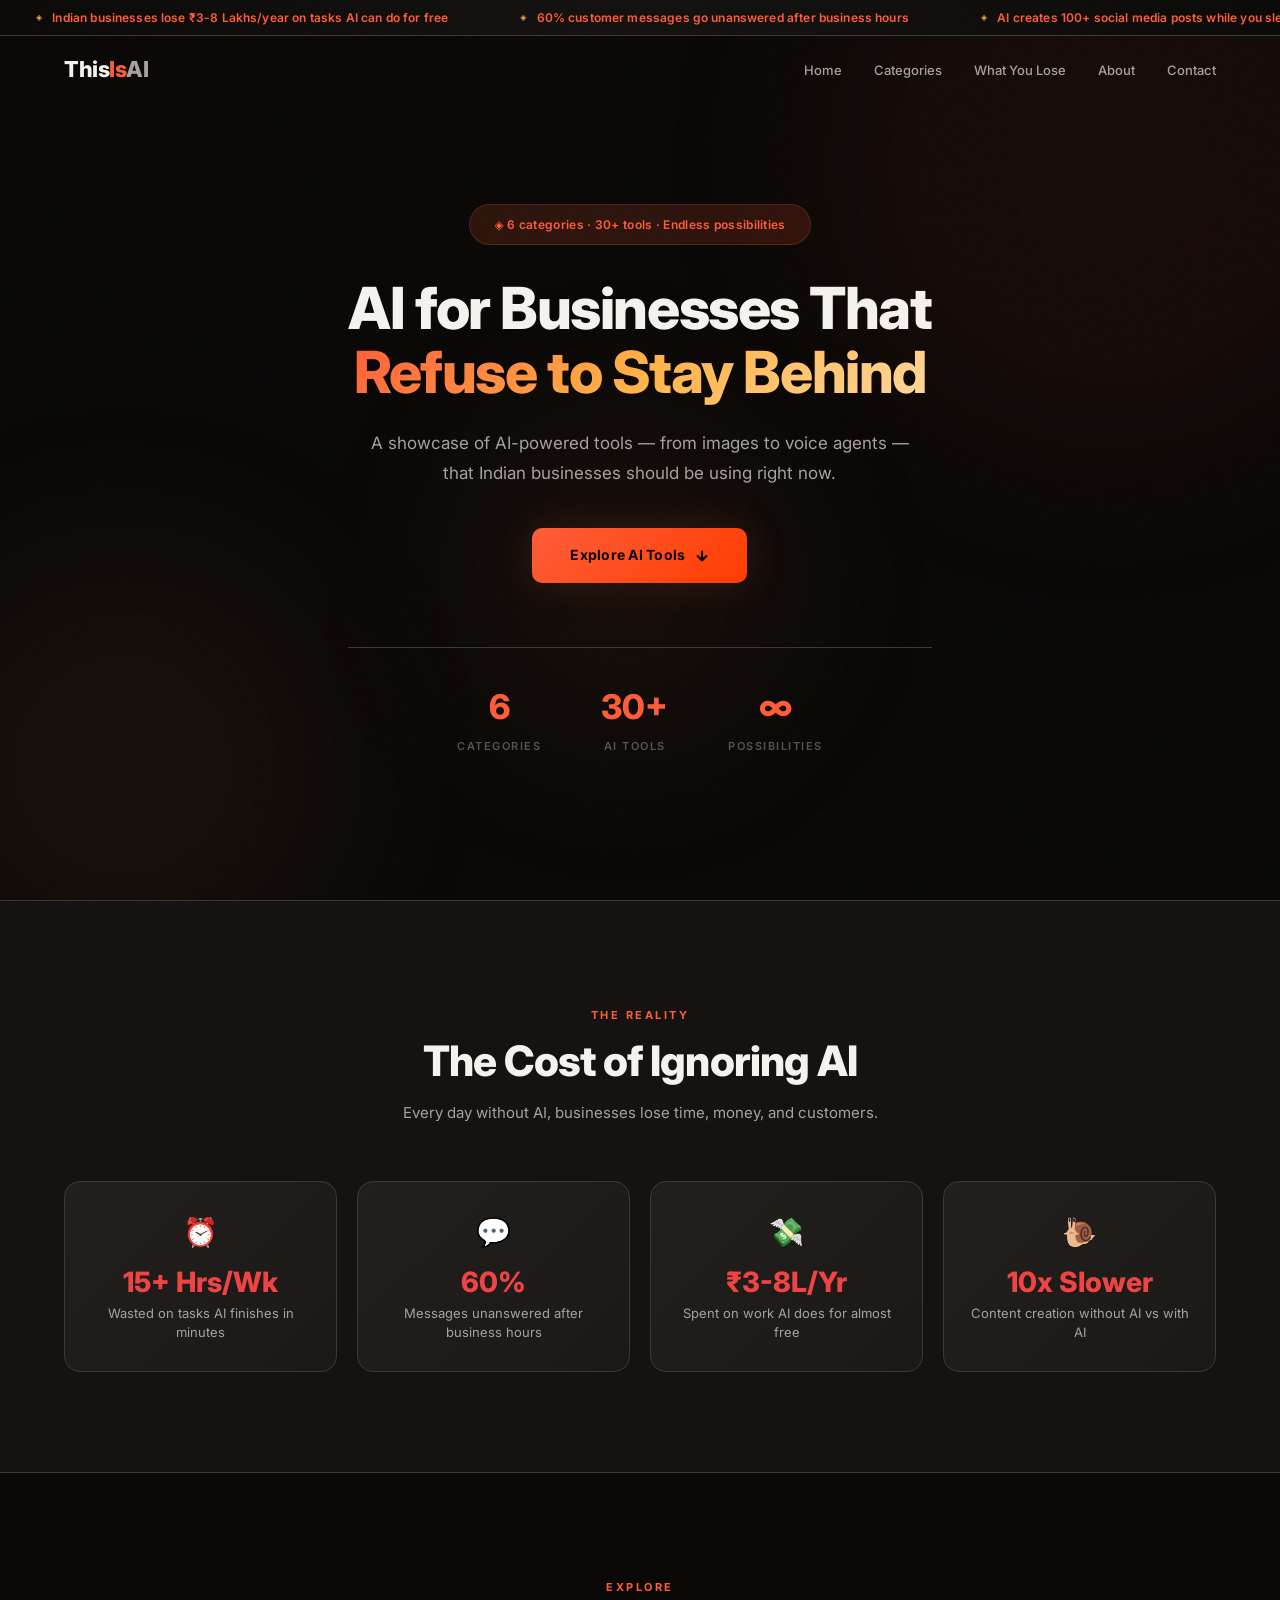
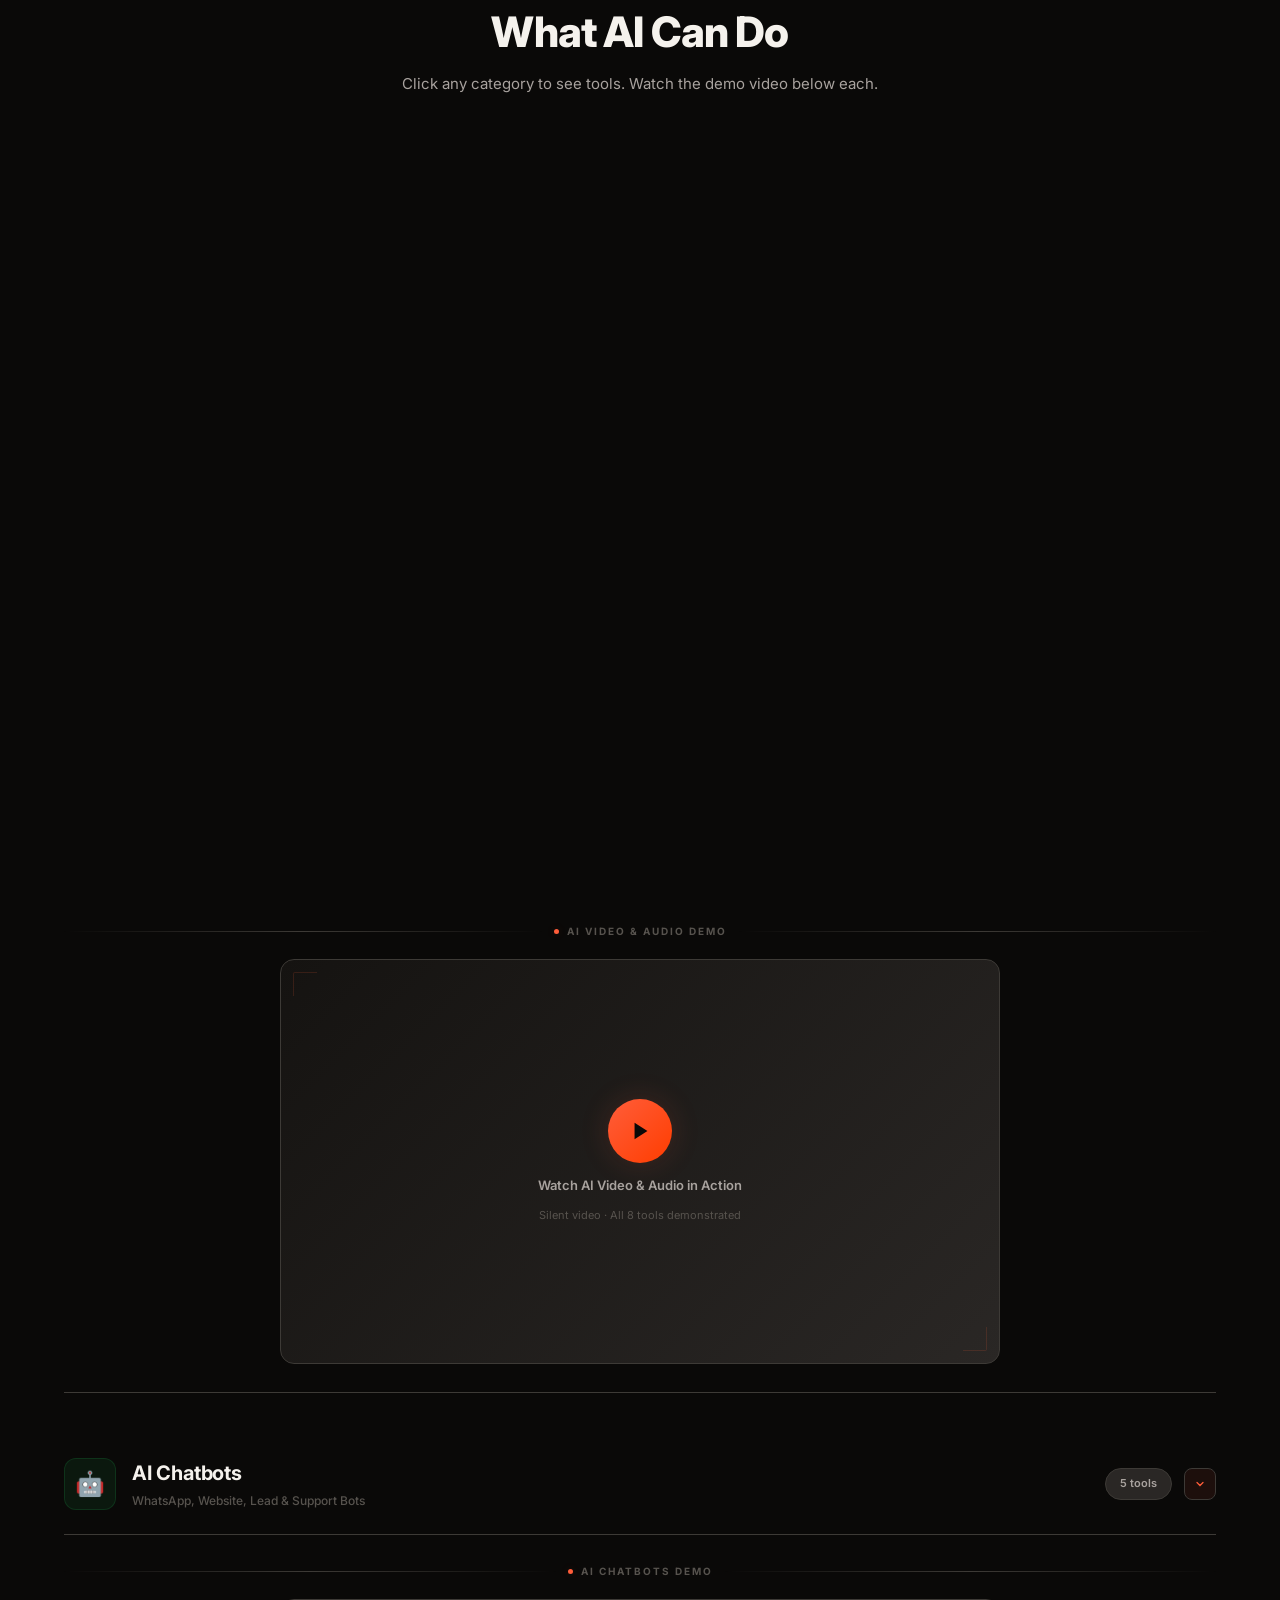
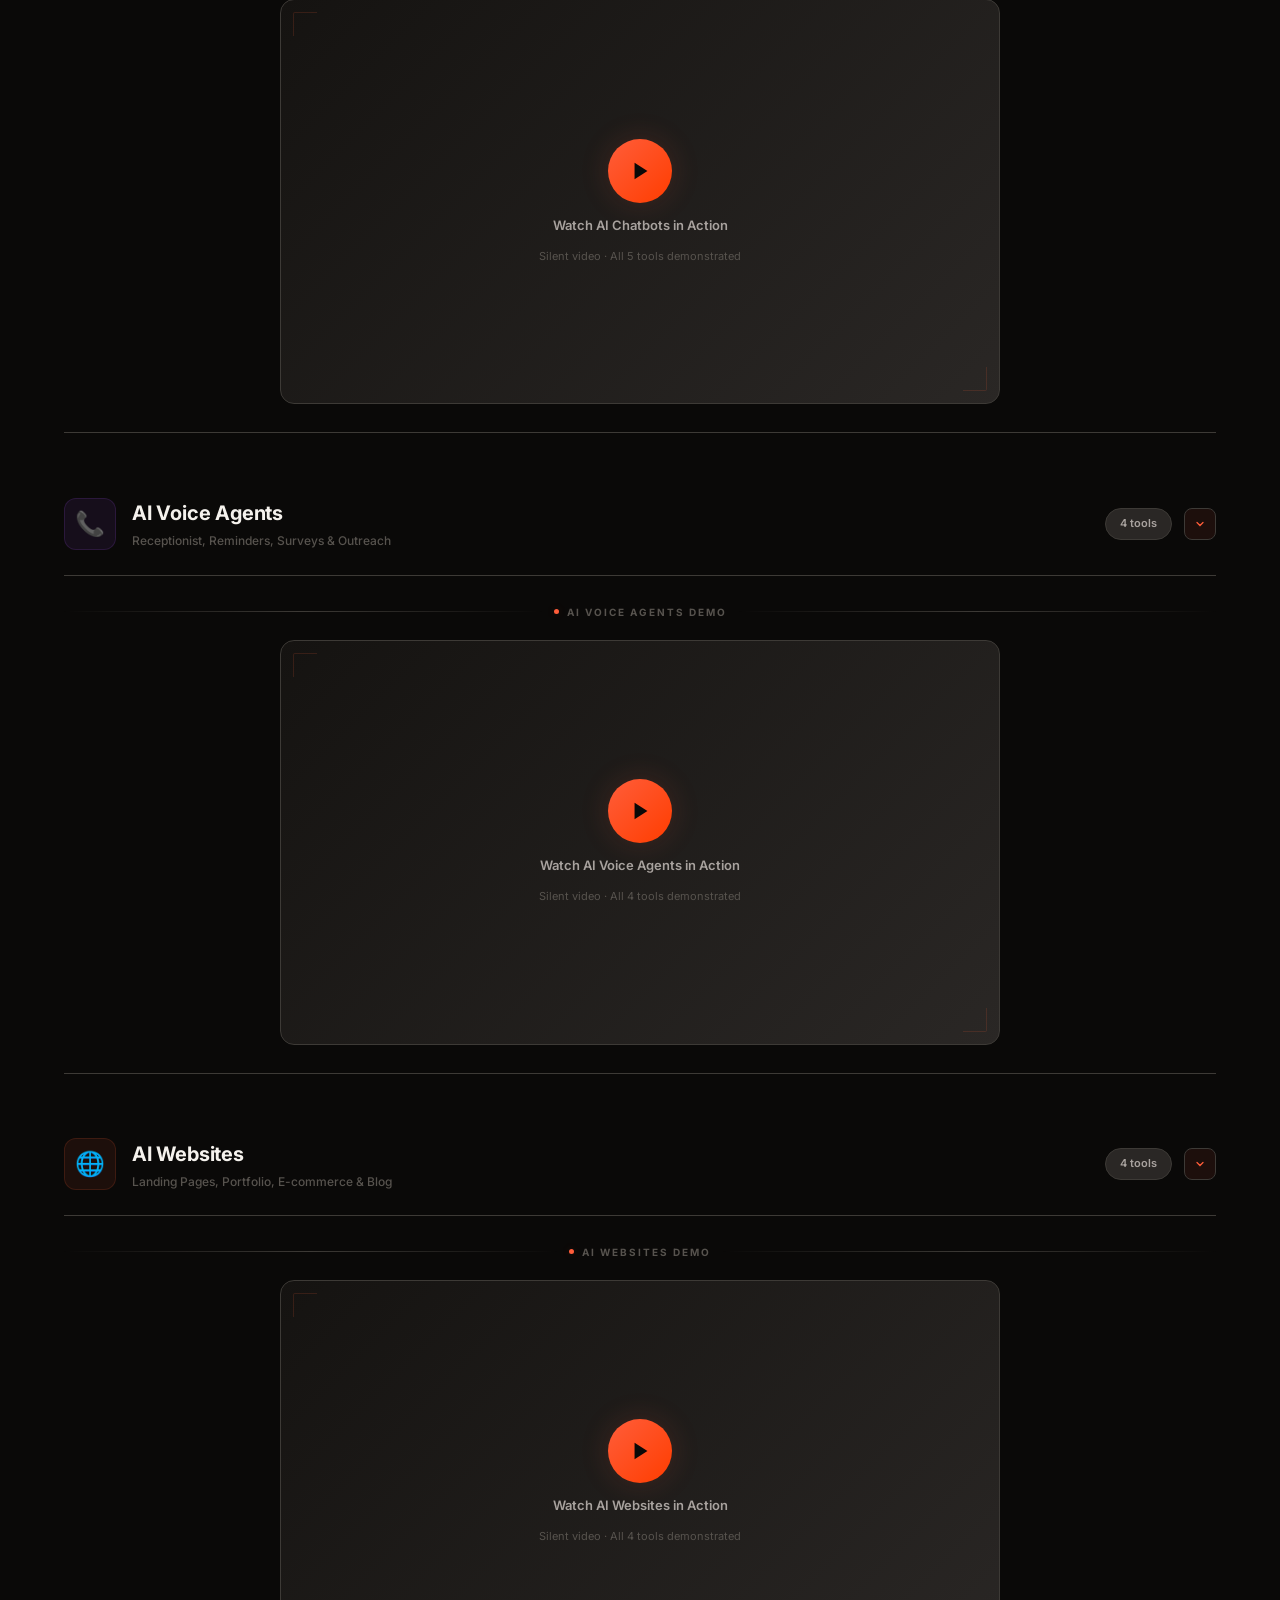
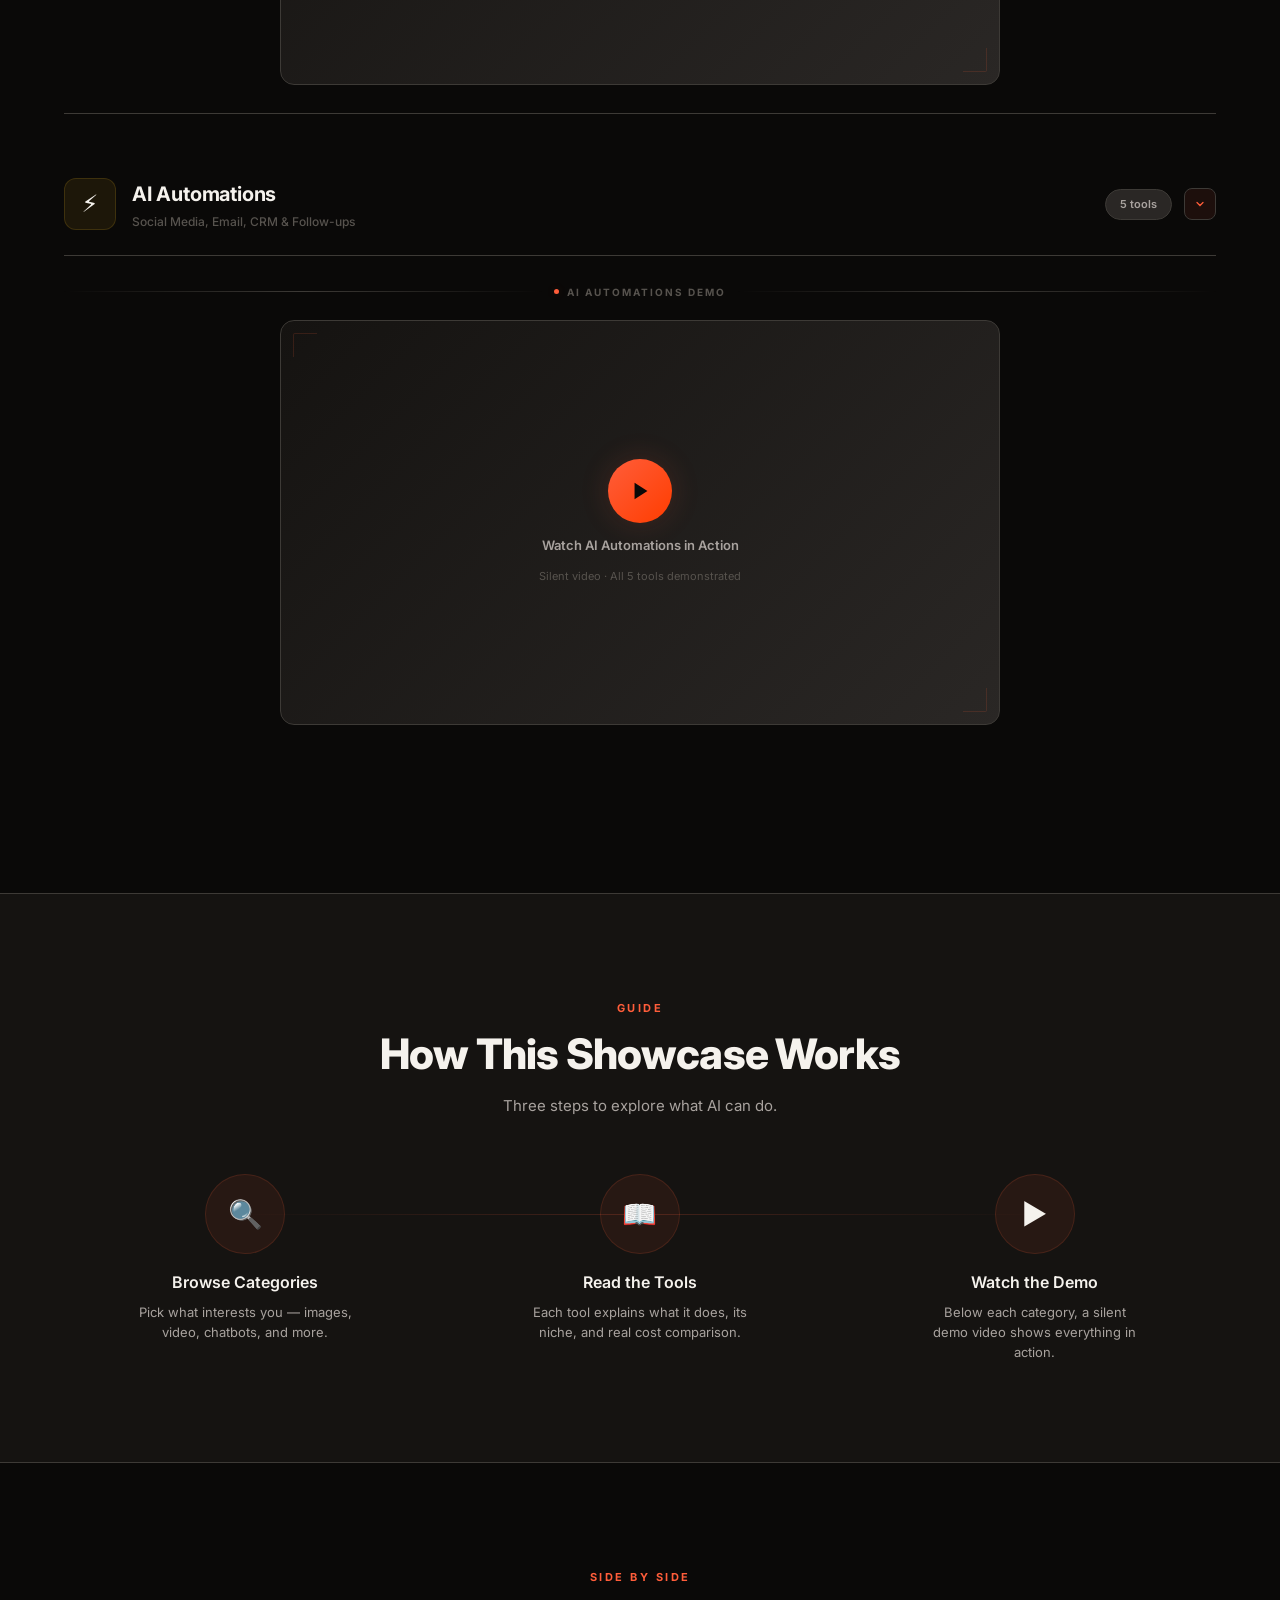
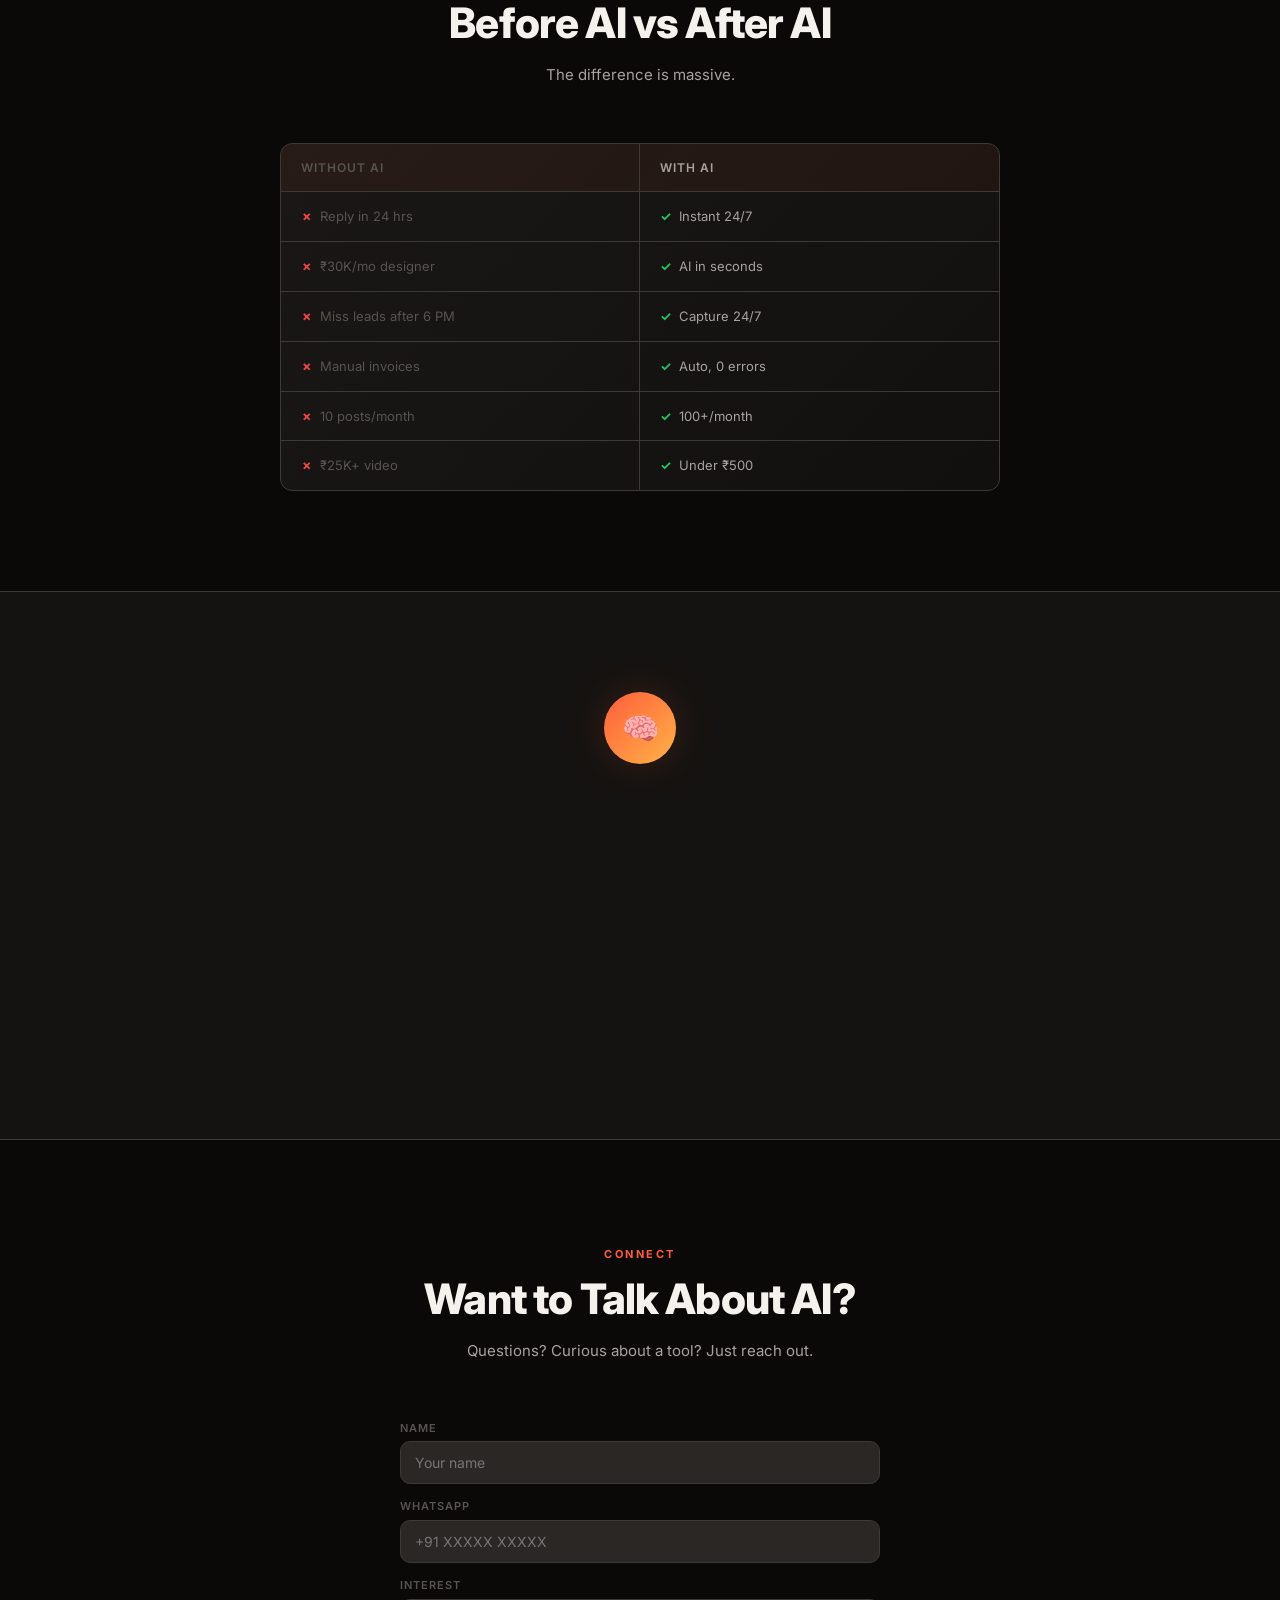
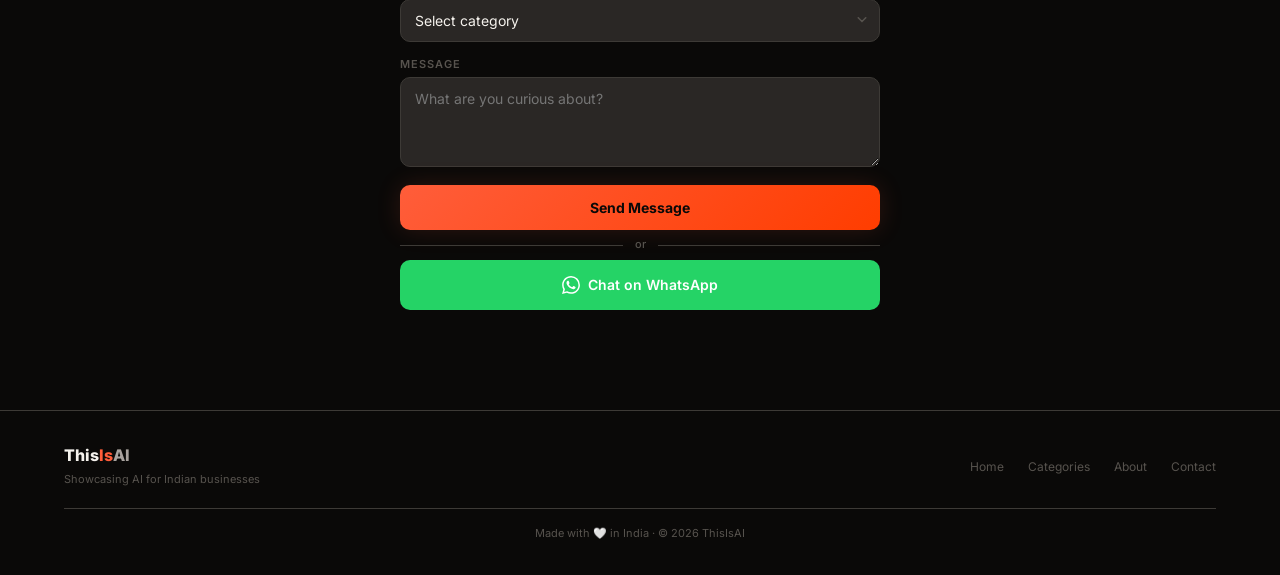
==== commit 8bfe384d: "Add files via upload" ====
--- a/index.html
+++ b/index.html
@@ -7,44 +7,384 @@
     <meta name="description" content="A showcase of AI-powered tools that Indian businesses should be using right now.">
     <meta property="og:title" content="ThisIsAI — See What AI Can Actually Do">
     <meta property="og:description" content="Explore 30+ AI tools across 6 categories that can transform Indian businesses.">
-    <meta property="og:type" content="website">
-    <meta name="theme-color" content="#0A0908">
+    
+    <!-- Fixed: Removed extra spaces in URLs -->
     <link rel="preconnect" href="https://fonts.googleapis.com">
     <link rel="preconnect" href="https://fonts.gstatic.com" crossorigin>
     <link href="https://fonts.googleapis.com/css2?family=Inter:wght@300;400;500;600;700;800;900&display=swap" rel="stylesheet">
-    <link rel="stylesheet" href="css/style.css">
+    
+    <style>
+        *,*::before,*::after{margin:0;padding:0;box-sizing:border-box}
+        
+        /* ============================================
+           EMBER NOIR — BRAND IDENTITY SYSTEM
+           A 2026-forward palette where void meets spark.
+           ============================================ */
+        :root{
+            /* === THE VOID — Backgrounds === */
+            --void:#0A0908;           /* Primary - Deep warm darkness */
+            --obsidian:#151311;       /* Secondary - Lifted surface */
+            --graphite:#2A2725;       /* Cards, elevated elements */
+            
+            /* === THE FIRE — Accents === */
+            --ember:#FF5D3A;          /* Primary CTA - Electric coral */
+            --flame:#FFB347;          /* Secondary - Warm gold */
+            --inferno:#FF3D00;        /* Urgency - Intense orange */
+            
+            /* === THE ASH — Typography === */
+            --ash:#F5F2ED;            /* Primary text - Warm white */
+            --smoke:#A8A29E;          /* Secondary - Warm gray */
+            --cinder:#57534E;         /* Muted - Dark warm gray */
+            
+            /* === STRUCTURE === */
+            --coal:#3D3A36;           /* Borders */
+            --ember-glow:rgba(255,93,58,0.15);
+            --ember-bright:rgba(255,93,58,0.25);
+            --flame-glow:rgba(255,179,71,0.12);
+            
+            /* === SEMANTIC === */
+            --success:#22C55E;
+            --success-bg:rgba(34,197,94,0.1);
+            --success-bd:rgba(34,197,94,0.2);
+            --error:#EF4444;
+            --error-bg:rgba(239,68,68,0.1);
+            --error-bd:rgba(239,68,68,0.2);
+            
+            --f:'Inter',system-ui,sans-serif;
+        }
+        
+        html{scroll-behavior:smooth;font-size:16px}
+        body{font-family:var(--f);background:var(--void);color:var(--ash);line-height:1.6;overflow-x:hidden;-webkit-font-smoothing:antialiased}
+        ::-webkit-scrollbar{width:5px}
+        ::-webkit-scrollbar-track{background:var(--void)}
+        ::-webkit-scrollbar-thumb{background:var(--coal);border-radius:10px}
+        ::selection{background:var(--ember);color:var(--void)}
+        a{text-decoration:none;color:inherit}
+        button{font-family:var(--f);cursor:pointer;border:none;outline:none}
+
+        /* Subtle warmth texture */
+        body::after{content:'';position:fixed;inset:0;pointer-events:none;z-index:10000;opacity:0.012;background-image:url("data:image/svg+xml,%3Csvg viewBox='0 0 200 200' xmlns='http://www.w3.org/2000/svg'%3E%3Cfilter id='n'%3E%3CfeTurbulence type='fractalNoise' baseFrequency='0.85' numOctaves='3'/%3E%3C/filter%3E%3Crect width='100%25' height='100%25' filter='url(%23n)'/%3E%3C/svg%3E")}
+
+        /* ============================================
+           EMBER ORBS — Warm ambient glow
+           ============================================ */
+        .bg-orbs{position:fixed;inset:0;z-index:0;pointer-events:none;overflow:hidden}
+        .bg-orb{position:absolute;border-radius:50%;filter:blur(100px);opacity:0.06;will-change:transform}
+        
+        .bg-orb-1{width:600px;height:600px;background:radial-gradient(circle,#FF5D3A,#FF3D00);top:-15%;right:-10%;animation:emberPulse1 8s ease-in-out infinite}
+        .bg-orb-2{width:450px;height:450px;background:radial-gradient(circle,#FFB347,#FF5D3A);bottom:-10%;left:-8%;animation:emberPulse2 10s ease-in-out infinite}
+        .bg-orb-3{width:350px;height:350px;background:radial-gradient(circle,#FF5D3A,#FFB347);top:45%;left:35%;animation:emberPulse3 12s ease-in-out infinite}
+
+        @keyframes emberPulse1{0%,100%{transform:translate(0,0) scale(1);opacity:0.05}50%{transform:translate(-30px,20px) scale(1.05);opacity:0.07}}
+        @keyframes emberPulse2{0%,100%{transform:translate(0,0) scale(1);opacity:0.04}50%{transform:translate(25px,-15px) scale(1.08);opacity:0.06}}
+        @keyframes emberPulse3{0%,100%{transform:translate(0,0) scale(1);opacity:0.03}50%{transform:translate(-20px,15px) scale(1.06);opacity:0.05}}
+
+        .container{max-width:1200px;margin:0 auto;padding:0 24px;position:relative;z-index:1}
+
+        /* ============================================
+           TICKER — Ember text on obsidian
+           ============================================ */
+        .ticker-wrap{position:fixed;top:0;left:0;right:0;z-index:1100;background:linear-gradient(90deg,#0D0B0A,#151311,#0D0B0A);border-bottom:1px solid var(--coal);overflow:hidden;height:36px;display:flex;align-items:center}
+        .ticker{display:flex;white-space:nowrap;animation:tickScroll 55s linear infinite}
+        .ticker span{display:inline-flex;align-items:center;gap:10px;padding:0 36px;font-size:12px;font-weight:600;color:var(--ember);letter-spacing:.15px}
+        .ticker span::before{content:'◈';font-size:8px;color:var(--flame)}
+        @keyframes tickScroll{0%{transform:translateX(0)}100%{transform:translateX(-50%)}}
+
+        /* ============================================
+           NAVBAR — Clean & warm
+           ============================================ */
+        .navbar{position:fixed;top:36px;left:0;right:0;z-index:1000;padding:16px 0;transition:all .3s}
+        .navbar.scrolled{background:rgba(10,9,8,.95);backdrop-filter:blur(20px);-webkit-backdrop-filter:blur(20px);border-bottom:1px solid var(--coal);padding:12px 0}
+        .navbar .container{display:flex;align-items:center;justify-content:space-between}
+        .nav-logo{font-size:22px;font-weight:800;letter-spacing:-0.5px}
+        .nav-logo .lo-t{color:var(--ash)}.nav-logo .lo-i{color:var(--ember)}.nav-logo .lo-a{color:var(--smoke)}
+        .nav-links{display:flex;align-items:center;gap:32px;list-style:none}
+        .nav-links a{font-size:13px;font-weight:500;color:var(--smoke);transition:color .25s;position:relative}
+        .nav-links a:hover{color:var(--ember)}
+        .nav-links a::after{content:'';position:absolute;bottom:-4px;left:0;width:0;height:2px;background:linear-gradient(90deg,var(--ember),var(--flame));transition:width .25s;border-radius:1px}
+        .nav-links a:hover::after{width:100%}
+        .hamburger{display:none;flex-direction:column;gap:5px;background:none;padding:8px;z-index:1001}
+        .hamburger span{display:block;width:22px;height:2px;background:var(--ash);transition:all .25s;border-radius:2px}
+        .hamburger.active span:nth-child(1){transform:translateY(7px) rotate(45deg)}
+        .hamburger.active span:nth-child(2){opacity:0}
+        .hamburger.active span:nth-child(3){transform:translateY(-7px) rotate(-45deg)}
+        .mobile-menu{display:none;position:fixed;inset:0;background:rgba(10,9,8,.98);backdrop-filter:blur(20px);z-index:999;flex-direction:column;align-items:center;justify-content:center;gap:28px;opacity:0;pointer-events:none;transition:opacity .3s}
+        .mobile-menu.active{opacity:1;pointer-events:all}
+        .mobile-menu a{font-size:20px;font-weight:600;color:var(--smoke);transition:color .25s}
+        .mobile-menu a:hover{color:var(--ember)}
+
+        /* ============================================
+           HERO — The spark
+           ============================================ */
+        .hero{min-height:100vh;display:flex;align-items:center;justify-content:center;text-align:center;position:relative;overflow:hidden;padding:160px 24px 100px}
+        .hero-dots{position:absolute;inset:0;background-image:radial-gradient(circle at 1px 1px,rgba(255,93,58,.025) 1px,transparent 0);background-size:36px 36px;mask-image:radial-gradient(ellipse at center,black 10%,transparent 70%);-webkit-mask-image:radial-gradient(ellipse at center,black 10%,transparent 70%)}
+        .hero-content{position:relative;z-index:2;max-width:820px}
+        
+        /* Badge with ember glow */
+        .hero-badge{display:inline-flex;align-items:center;gap:8px;background:var(--ember-glow);border:1px solid rgba(255,93,58,.2);padding:10px 24px;border-radius:100px;font-size:12px;font-weight:600;color:var(--ember);margin-bottom:32px;letter-spacing:.3px}
+        
+        /* Main heading */
+        .hero-title{font-size:58px;font-weight:800;line-height:1.1;letter-spacing:-.025em;margin-bottom:24px}
+        .hero-title .l1{color:var(--ash)}
+        .hero-title .l2{background:linear-gradient(135deg,var(--ember) 0%,var(--flame) 50%,#FFD699 100%);-webkit-background-clip:text;-webkit-text-fill-color:transparent;background-clip:text}
+        
+        .hero-sub{font-size:17px;color:var(--smoke);line-height:1.75;max-width:540px;margin:0 auto 40px}
+        
+        /* CTA — The ember button */
+        .hero-cta{display:inline-flex;align-items:center;gap:10px;background:linear-gradient(135deg,var(--ember),var(--inferno));color:var(--void);padding:16px 38px;border-radius:10px;font-size:14px;font-weight:700;letter-spacing:.25px;transition:all .25s;box-shadow:0 0 40px var(--ember-glow)}
+        .hero-cta:hover{transform:translateY(-2px);box-shadow:0 0 60px var(--ember-bright),0 10px 40px rgba(255,93,58,.2)}
+        
+        .hero-stats{display:flex;align-items:center;justify-content:center;gap:60px;margin-top:64px;padding-top:32px;border-top:1px solid var(--coal)}
+        .hero-stat-n{font-size:34px;font-weight:800;color:var(--ember)}
+        .hero-stat-l{font-size:11px;color:var(--cinder);margin-top:4px;text-transform:uppercase;letter-spacing:1.5px;font-weight:600}
+
+        /* Section utilities */
+        .section{padding:100px 0;position:relative;z-index:1}
+        .s-label{display:inline-block;font-size:11px;font-weight:700;text-transform:uppercase;letter-spacing:2.5px;color:var(--ember);margin-bottom:12px}
+        .s-title{font-size:42px;font-weight:800;line-height:1.12;margin-bottom:16px;letter-spacing:-.02em;color:var(--ash)}
+        .s-sub{font-size:15px;color:var(--smoke);max-width:500px;line-height:1.7}
+        .s-header{text-align:center;margin-bottom:56px}
+        .s-header .s-sub{margin:0 auto}
+        .reveal{opacity:0;transform:translateY(20px);transition:opacity .5s ease,transform .5s ease}
+        .reveal.active{opacity:1;transform:translateY(0)}
+        .rd1{transition-delay:.1s}.rd2{transition-delay:.2s}.rd3{transition-delay:.3s}.rd4{transition-delay:.4s}
+
+        /* Cost Section */
+        .cost-section{background:var(--obsidian);border-top:1px solid var(--coal);border-bottom:1px solid var(--coal)}
+        .cost-grid{display:grid;grid-template-columns:repeat(4,1fr);gap:20px}
+        .cost-card{background:linear-gradient(135deg,rgba(42,39,37,.6),rgba(42,39,37,.3));border:1px solid var(--coal);border-radius:16px;padding:28px 20px;text-align:center;transition:all .25s}
+        .cost-card:hover{border-color:rgba(255,93,58,.2);transform:translateY(-3px);box-shadow:0 0 30px var(--ember-glow)}
+        .cost-icon{font-size:28px;margin-bottom:12px}
+        .cost-num{font-size:28px;font-weight:800;color:var(--error);margin-bottom:6px;line-height:1.1}
+        .cost-text{font-size:13px;color:var(--smoke);line-height:1.5}
+
+        /* Categories */
+        .cat-showcase{display:flex;flex-direction:column;gap:0}
+        .cat-block{border-bottom:1px solid var(--coal)}
+        .cat-block:last-child{border-bottom:none}
+
+        .cat-top{display:flex;align-items:center;justify-content:space-between;padding:24px 0;cursor:pointer;transition:all .2s}
+        .cat-top:hover{padding-left:4px}
+        .cat-top-left{display:flex;align-items:center;gap:16px}
+        
+        .cat-icon-wrap{width:52px;height:52px;border-radius:12px;display:flex;align-items:center;justify-content:center;font-size:24px;flex-shrink:0;transition:all .2s}
+        .cat-block:hover .cat-icon-wrap{transform:scale(1.04)}
+
+        .ico-img{background:rgba(255,93,58,.1);border:1px solid rgba(255,93,58,.15)}
+        .ico-vid{background:rgba(255,179,71,.08);border:1px solid rgba(255,179,71,.15)}
+        .ico-chat{background:rgba(34,197,94,.08);border:1px solid rgba(34,197,94,.15)}
+        .ico-voice{background:rgba(168,85,247,.08);border:1px solid rgba(168,85,247,.15)}
+        .ico-web{background:rgba(255,93,58,.08);border:1px solid rgba(255,93,58,.15)}
+        .ico-auto{background:rgba(251,191,36,.08);border:1px solid rgba(251,191,36,.15)}
+
+        .cat-meta h3{font-size:20px;font-weight:700;margin-bottom:2px;letter-spacing:-.01em;color:var(--ash)}
+        .cat-meta p{font-size:12px;color:var(--cinder);font-weight:500}
+        .cat-count{display:flex;align-items:center;gap:12px;flex-shrink:0}
+        .cat-count-badge{background:var(--graphite);border:1px solid var(--coal);padding:6px 14px;border-radius:100px;font-size:11px;font-weight:600;color:var(--smoke)}
+        
+        .cat-arrow{width:32px;height:32px;border-radius:8px;background:rgba(255,93,58,.08);border:1px solid var(--coal);display:flex;align-items:center;justify-content:center;transition:all .2s;flex-shrink:0}
+        .cat-arrow svg{width:12px;height:12px;stroke:var(--ember);transition:transform .2s;stroke-width:2.5;stroke-linecap:round;fill:none}
+        .cat-block.open .cat-arrow{background:var(--ember);border-color:var(--ember);box-shadow:0 0 15px var(--ember-glow)}
+        .cat-block.open .cat-arrow svg{transform:rotate(180deg);stroke:var(--void)}
+
+        .cat-body{max-height:0;overflow:hidden;transition:max-height .4s cubic-bezier(.4,0,.2,1)}
+        .cat-block.open .cat-body{max-height:5000px}
+        .cat-body-inner{padding:0 0 20px}
+        .cat-desc{font-size:14px;color:var(--smoke);line-height:1.7;max-width:650px;margin-bottom:28px}
+
+        /* Tools list */
+        .tools-list{display:flex;flex-direction:column;gap:10px}
+        .tl-item{display:grid;grid-template-columns:auto 1fr auto;gap:16px;align-items:start;padding:18px 20px;background:linear-gradient(135deg,rgba(42,39,37,.5),rgba(42,39,37,.25));border:1px solid var(--coal);border-radius:12px;transition:all .2s;position:relative;overflow:hidden}
+        .tl-item::before{content:'';position:absolute;top:0;left:0;bottom:0;width:3px;opacity:0;transition:opacity .2s}
+        .tl-item:hover{border-color:rgba(255,93,58,.2);background:linear-gradient(135deg,rgba(42,39,37,.7),rgba(42,39,37,.4))}
+        .tl-item:hover::before{opacity:1}
+        .tl-item[data-a="img"]::before{background:linear-gradient(180deg,var(--ember),var(--flame))}
+        .tl-item[data-a="vid"]::before{background:linear-gradient(180deg,var(--flame),#FFD699)}
+        .tl-item[data-a="chat"]::before{background:linear-gradient(180deg,var(--success),#4ADE80)}
+        .tl-item[data-a="voice"]::before{background:linear-gradient(180deg,#A855F7,#C084FC)}
+        .tl-item[data-a="web"]::before{background:linear-gradient(180deg,var(--ember),var(--inferno))}
+        .tl-item[data-a="auto"]::before{background:linear-gradient(180deg,#FBBF24,#FCD34D)}
+
+        .tl-num{width:28px;height:28px;border-radius:6px;background:rgba(255,93,58,.1);border:1px solid rgba(255,93,58,.15);display:flex;align-items:center;justify-content:center;font-size:11px;font-weight:700;color:var(--ember);flex-shrink:0;margin-top:2px}
+        .tl-niche{display:inline-block;font-size:9px;font-weight:700;text-transform:uppercase;letter-spacing:1px;color:var(--cinder);margin-bottom:4px;padding:3px 8px;background:rgba(255,93,58,.05);border-radius:4px}
+        .tl-name{font-size:15px;font-weight:600;margin-bottom:3px;color:var(--ash)}
+        .tl-desc{font-size:13px;color:var(--smoke);line-height:1.55}
+        .tl-compare{display:flex;flex-direction:column;gap:5px;min-width:200px}
+        .tl-cmp{padding:8px 10px;border-radius:6px;font-size:11px;display:flex;align-items:flex-start;gap:6px}
+        .tl-cmp-w{background:var(--success-bg);border:1px solid var(--success-bd)}
+        .tl-cmp-x{background:var(--error-bg);border:1px solid var(--error-bd)}
+        .tl-cmp-icon{font-size:11px;flex-shrink:0;margin-top:1px}
+        .tl-cmp-w .tl-cmp-t{color:var(--success);line-height:1.4}
+        .tl-cmp-x .tl-cmp-t{color:var(--error);line-height:1.4}
+
+        /* Demo Video Box */
+        .demo-video{margin:0 0 40px;padding:28px 0;border-bottom:1px solid var(--coal)}
+        .demo-video:last-of-type{border-bottom:none}
+        .demo-label{display:flex;align-items:center;gap:12px;margin-bottom:20px}
+        .demo-label-line{flex:1;height:1px;background:linear-gradient(90deg,transparent,var(--coal),transparent)}
+        .demo-label-text{font-size:10px;font-weight:700;text-transform:uppercase;letter-spacing:2px;color:var(--cinder);white-space:nowrap;display:flex;align-items:center;gap:8px}
+        .demo-label-text .demo-dot{width:5px;height:5px;border-radius:50%;background:var(--ember);box-shadow:0 0 8px var(--ember-glow)}
+
+        .demo-box{aspect-ratio:16/9;max-width:720px;margin:0 auto;border-radius:14px;overflow:hidden;position:relative;background:linear-gradient(135deg,var(--obsidian),var(--graphite));border:1px solid var(--coal);transition:all .25s;cursor:pointer}
+        .demo-box:hover{border-color:rgba(255,93,58,.25);box-shadow:0 0 40px var(--ember-glow)}
+        .demo-box::before,.demo-box::after{content:'';position:absolute;width:24px;height:24px;border:1px solid rgba(255,93,58,.15);transition:border-color .2s}
+        .demo-box::before{top:12px;left:12px;border-right:none;border-bottom:none;border-radius:2px 0 0 0}
+        .demo-box::after{bottom:12px;right:12px;border-left:none;border-top:none;border-radius:0 0 2px 0}
+        .demo-box:hover::before,.demo-box:hover::after{border-color:rgba(255,93,58,.3)}
+
+        .demo-inner{position:absolute;inset:0;display:flex;flex-direction:column;align-items:center;justify-content:center;gap:12px}
+        .play-big{width:64px;height:64px;border-radius:50%;background:linear-gradient(135deg,var(--ember),var(--inferno));display:flex;align-items:center;justify-content:center;transition:all .25s;box-shadow:0 0 30px var(--ember-glow)}
+        .demo-box:hover .play-big{transform:scale(1.06);box-shadow:0 0 50px var(--ember-bright)}
+        .play-big svg{width:22px;height:22px;fill:var(--void);margin-left:2px}
+        .demo-title{font-size:13px;font-weight:600;color:var(--smoke)}
+        .demo-sub{font-size:11px;color:var(--cinder)}
+
+        /* How it works */
+        .how-section{background:var(--obsidian);border-top:1px solid var(--coal);border-bottom:1px solid var(--coal)}
+        .steps-row{display:grid;grid-template-columns:repeat(3,1fr);gap:32px;position:relative}
+        .steps-row::before{content:'';position:absolute;top:40px;left:15%;right:15%;height:1px;background:linear-gradient(90deg,transparent,var(--ember),transparent);opacity:.2}
+        .step{text-align:center;position:relative}
+        .step-icon{width:80px;height:80px;border-radius:50%;background:rgba(255,93,58,.08);border:1px solid rgba(255,93,58,.15);display:flex;align-items:center;justify-content:center;margin:0 auto 16px;font-size:28px;position:relative;z-index:2;transition:all .2s}
+        .step:hover .step-icon{box-shadow:0 0 25px var(--ember-glow)}
+        .step h3{font-size:16px;font-weight:600;margin-bottom:6px;color:var(--ash)}
+        .step p{font-size:13px;color:var(--smoke);max-width:220px;margin:0 auto;line-height:1.55}
+
+        /* Comparison Table */
+        .cmp-table{max-width:720px;margin:0 auto;border-radius:12px;overflow:hidden;border:1px solid var(--coal);background:linear-gradient(135deg,rgba(42,39,37,.5),rgba(42,39,37,.25))}
+        .cmp-row{display:grid;grid-template-columns:1fr 1fr;border-bottom:1px solid var(--coal)}
+        .cmp-row:last-child{border-bottom:none}
+        .cmp-head{background:rgba(255,93,58,.06)}
+        .cmp-cell{padding:14px 20px;font-size:13px;display:flex;align-items:center;gap:8px}
+        .cmp-cell:first-child{border-right:1px solid var(--coal)}
+        .cmp-head .cmp-cell{font-weight:600;font-size:12px;text-transform:uppercase;letter-spacing:1px}
+        .cmp-cell.bad{color:var(--cinder)}.cmp-cell.good{color:var(--smoke)}
+        .ck{color:var(--success);font-weight:700}.cx{color:var(--error);font-weight:700}
+
+        /* About */
+        .about-section{background:var(--obsidian);border-top:1px solid var(--coal);border-bottom:1px solid var(--coal)}
+        .about-inner{max-width:580px;margin:0 auto;text-align:center}
+        .about-avatar{width:72px;height:72px;border-radius:50%;background:linear-gradient(135deg,var(--ember),var(--flame));display:flex;align-items:center;justify-content:center;margin:0 auto 20px;font-size:30px;box-shadow:0 0 40px var(--ember-glow)}
+        .about-text{font-size:15px;color:var(--smoke);line-height:1.75;margin-bottom:20px}
+        .about-tags{display:flex;gap:10px;justify-content:center;flex-wrap:wrap}
+        .about-tag{background:var(--graphite);border:1px solid var(--coal);padding:8px 16px;border-radius:100px;font-size:12px;color:var(--smoke);font-weight:500;transition:all .2s}
+        .about-tag:hover{border-color:rgba(255,93,58,.2)}
+
+        /* Contact */
+        .contact-section{position:relative;overflow:hidden}
+        .contact-wrap{max-width:480px;margin:0 auto;position:relative;z-index:2}
+        .c-form{display:flex;flex-direction:column;gap:14px}
+        .fg{display:flex;flex-direction:column;gap:4px}
+        .fg label{font-size:11px;font-weight:600;color:var(--cinder);text-transform:uppercase;letter-spacing:1px}
+        .fg input,.fg select,.fg textarea{background:var(--graphite);border:1px solid var(--coal);border-radius:10px;padding:12px 14px;font-size:14px;color:var(--ash);font-family:var(--f);transition:all .2s;outline:none;width:100%}
+        .fg input:focus,.fg select:focus,.fg textarea:focus{border-color:var(--ember);box-shadow:0 0 0 3px var(--ember-glow)}
+        .fg textarea{resize:vertical;min-height:90px}
+        .fg select{appearance:none;background-image:url("data:image/svg+xml,%3Csvg width='10' height='6' viewBox='0 0 12 8' fill='none' xmlns='http://www.w3.org/2000/svg'%3E%3Cpath d='M1 1L6 6L11 1' stroke='%2357534E' stroke-width='2' stroke-linecap='round'/%3E%3C/svg%3E");background-repeat:no-repeat;background-position:right 12px center;padding-right:32px}
+        .fg select option{background:var(--graphite);color:var(--ash)}
+        
+        .submit-btn{background:linear-gradient(135deg,var(--ember),var(--inferno));color:var(--void);padding:14px 24px;border-radius:10px;font-size:14px;font-weight:700;transition:all .25s;margin-top:4px;box-shadow:0 0 25px var(--ember-glow)}
+        .submit-btn:hover{transform:translateY(-2px);box-shadow:0 0 40px var(--ember-bright)}
+        
+        .divider{display:flex;align-items:center;gap:12px;margin:6px 0}
+        .divider::before,.divider::after{content:'';flex:1;height:1px;background:var(--coal)}
+        .divider span{font-size:11px;color:var(--cinder);font-weight:500}
+        .wa-btn{display:flex;align-items:center;justify-content:center;gap:8px;background:#25D366;color:white;padding:14px 24px;border-radius:10px;font-size:14px;font-weight:600;transition:all .2s}
+        .wa-btn:hover{background:#22c55e;transform:translateY(-1px)}
+
+        /* Footer */
+        .footer{padding:32px 0;border-top:1px solid var(--coal);position:relative;z-index:1}
+        .footer-row{display:flex;justify-content:space-between;align-items:center;flex-wrap:wrap;gap:16px}
+        .footer-brand{font-size:16px;font-weight:800}.footer-brand .fi{color:var(--ember)}.footer-brand .fa{color:var(--smoke)}
+        .footer-tagline{font-size:11px;color:var(--cinder);margin-top:2px}
+        .footer-nav{display:flex;gap:24px;list-style:none}
+        .footer-nav a{font-size:12px;color:var(--cinder);transition:color .2s}
+        .footer-nav a:hover{color:var(--ember)}
+        .footer-bottom{text-align:center;margin-top:20px;padding-top:16px;border-top:1px solid var(--coal);font-size:11px;color:var(--cinder)}
+
+        /* Responsive */
+        @media(max-width:1024px){
+            .cost-grid{grid-template-columns:repeat(2,1fr)}
+            .tl-item{grid-template-columns:auto 1fr;gap:14px}
+            .tl-compare{grid-column:1/-1;flex-direction:row}
+        }
+        @media(max-width:768px){
+            .section{padding:64px 0}
+            .s-title{font-size:28px}
+            .s-sub{font-size:14px}
+            .hero-title{font-size:34px}
+            .hero-sub{font-size:15px}
+            .hero-stats{flex-direction:column;gap:16px}
+            .hero-stat-n{font-size:28px}
+            .nav-links{display:none}
+            .hamburger{display:flex}
+            .mobile-menu{display:flex}
+            .steps-row{grid-template-columns:1fr;gap:28px}
+            .steps-row::before{display:none}
+            .tl-item{grid-template-columns:1fr;gap:8px}
+            .tl-num{display:none}
+            .tl-compare{flex-direction:column}
+            .cat-meta h3{font-size:17px}
+            .cat-meta p{font-size:11px}
+            .cat-icon-wrap{width:44px;height:44px;font-size:20px;border-radius:10px}
+            .cat-top-left{gap:12px}
+            .cat-count-badge{display:none}
+            .cmp-cell{padding:10px 14px;font-size:12px}
+            .footer-row{flex-direction:column;text-align:center}
+            .footer-nav{justify-content:center}
+            .about-tags{flex-direction:column;align-items:center}
+            .ticker span{padding:0 24px;font-size:11px}
+            .demo-box{border-radius:12px}
+            .cat-desc{font-size:13px}
+            .hero-cta{padding:14px 30px;font-size:13px}
+            .s-header{margin-bottom:40px}
+        }
+        @media(max-width:480px){
+            .hero-title{font-size:28px}
+            .cost-grid{grid-template-columns:1fr}
+            .cost-num{font-size:24px}
+            .cmp-row{grid-template-columns:1fr}
+            .cmp-cell:first-child{border-right:none;border-bottom:1px solid var(--coal)}
+            .hero-stats{gap:10px}
+            .cat-top{padding:18px 0}
+            .play-big{width:52px;height:52px}
+            .play-big svg{width:18px;height:18px}
+        }
+    </style>
 </head>
 <body>
+
+    <!-- Ember Orbs — Warm ambient glow -->
     <div class="bg-orbs">
         <div class="bg-orb bg-orb-1"></div>
         <div class="bg-orb bg-orb-2"></div>
         <div class="bg-orb bg-orb-3"></div>
     </div>
+
+    <!-- Ticker -->
     <div class="ticker-wrap">
         <div class="ticker">
-            <span>Indian businesses lose 3-8 Lakhs/year on tasks AI can do for free</span>
+            <span>Indian businesses lose ₹3-8 Lakhs/year on tasks AI can do for free</span>
             <span>60% customer messages go unanswered after business hours</span>
             <span>AI creates 100+ social media posts while you sleep</span>
-            <span>Chatbots handle 1000s of customers zero salary</span>
+            <span>Chatbots handle 1000s of customers — zero salary</span>
             <span>AI voice agents answer every call 24/7</span>
             <span>Websites that took 4 weeks now take 1 hour with AI</span>
-            <span>AI video ads cost under 500 vs 25000+ traditional</span>
-            <span>80% of leads never followed up AI automation fixes this</span>
-            <span>Indian businesses lose 3-8 Lakhs/year on tasks AI can do for free</span>
+            <span>AI video ads cost under ₹500 vs ₹25,000+ traditional</span>
+            <span>80% of leads never followed up — AI automation fixes this</span>
+            <span>Indian businesses lose ₹3-8 Lakhs/year on tasks AI can do for free</span>
             <span>60% customer messages go unanswered after business hours</span>
             <span>AI creates 100+ social media posts while you sleep</span>
-            <span>Chatbots handle 1000s of customers zero salary</span>
+            <span>Chatbots handle 1000s of customers — zero salary</span>
             <span>AI voice agents answer every call 24/7</span>
             <span>Websites that took 4 weeks now take 1 hour with AI</span>
-            <span>AI video ads cost under 500 vs 25000+ traditional</span>
-            <span>80% of leads never followed up AI automation fixes this</span>
+            <span>AI video ads cost under ₹500 vs ₹25,000+ traditional</span>
+            <span>80% of leads never followed up — AI automation fixes this</span>
         </div>
     </div>
+
+    <!-- Navbar -->
     <nav class="navbar" id="navbar">
         <div class="container">
-            <a href="#hero" class="nav-logo">
-                <span class="lo-t">This</span><span class="lo-i">Is</span><span class="lo-a">AI</span>
-            </a>
+            <a href="#" class="nav-logo"><span class="lo-t">This</span><span class="lo-i">Is</span><span class="lo-a">AI</span></a>
             <ul class="nav-links">
                 <li><a href="#hero">Home</a></li>
                 <li><a href="#categories">Categories</a></li>
@@ -52,246 +392,210 @@
                 <li><a href="#about">About</a></li>
                 <li><a href="#contact">Contact</a></li>
             </ul>
-            <button class="hamburger" id="hamburger" aria-label="Toggle menu">
-                <span></span><span></span><span></span>
-            </button>
+            <button class="hamburger" id="hamburger" aria-label="Menu"><span></span><span></span><span></span></button>
         </div>
     </nav>
     <div class="mobile-menu" id="mobileMenu">
-        <a href="#hero" class="mobile-menu-link">Home</a>
-        <a href="#categories" class="mobile-menu-link">Categories</a>
-        <a href="#cost" class="mobile-menu-link">What You Lose</a>
-        <a href="#about" class="mobile-menu-link">About</a>
-        <a href="#contact" class="mobile-menu-link">Contact</a>
+        <a href="#hero" onclick="closeMenu()">Home</a>
+        <a href="#categories" onclick="closeMenu()">Categories</a>
+        <a href="#cost" onclick="closeMenu()">What You Lose</a>
+        <a href="#about" onclick="closeMenu()">About</a>
+        <a href="#contact" onclick="closeMenu()">Contact</a>
     </div>
+
+    <!-- Hero -->
     <section class="hero" id="hero">
         <div class="hero-dots"></div>
         <div class="hero-content">
-            <div class="hero-badge reveal">6 categories 30+ tools Endless possibilities</div>
-            <h1 class="hero-title reveal rd1">
-                <span class="l1">AI for Businesses That</span><br>
-                <span class="l2">Refuse to Stay Behind</span>
-            </h1>
-            <p class="hero-sub reveal rd2">A showcase of AI-powered tools from images to voice agents that Indian businesses should be using right now.</p>
-            <a href="#categories" class="hero-cta reveal rd3">
-                Explore AI Tools
-                <svg width="14" height="14" viewBox="0 0 16 16" fill="none">
-                    <path d="M8 3v10M3 8l5 5 5-5" stroke="currentColor" stroke-width="2.5" stroke-linecap="round" stroke-linejoin="round"/>
-                </svg>
-            </a>
+            <div class="hero-badge reveal">◈ 6 categories · 30+ tools · Endless possibilities</div>
+            <h1 class="hero-title reveal rd1"><span class="l1">AI for Businesses That</span><br><span class="l2">Refuse to Stay Behind</span></h1>
+            <p class="hero-sub reveal rd2">A showcase of AI-powered tools — from images to voice agents — that Indian businesses should be using right now.</p>
+            <a href="#categories" class="hero-cta reveal rd3">Explore AI Tools <svg width="14" height="14" viewBox="0 0 16 16" fill="none"><path d="M8 3v10M3 8l5 5 5-5" stroke="currentColor" stroke-width="2.5" stroke-linecap="round" stroke-linejoin="round"/></svg></a>
             <div class="hero-stats reveal rd4">
                 <div><div class="hero-stat-n">6</div><div class="hero-stat-l">Categories</div></div>
                 <div><div class="hero-stat-n">30+</div><div class="hero-stat-l">AI Tools</div></div>
-                <div><div class="hero-stat-n">Inf</div><div class="hero-stat-l">Possibilities</div></div>
+                <div><div class="hero-stat-n">∞</div><div class="hero-stat-l">Possibilities</div></div>
             </div>
         </div>
     </section>
+
+    <!-- Cost -->
     <section class="section cost-section" id="cost">
         <div class="container">
-            <div class="s-header">
-                <div class="s-label reveal">The Reality</div>
-                <h2 class="s-title reveal rd1">The Cost of Ignoring AI</h2>
-                <p class="s-sub reveal rd2">Every day without AI, businesses lose time, money, and customers.</p>
-            </div>
+            <div class="s-header"><div class="s-label reveal">The Reality</div><h2 class="s-title reveal rd1">The Cost of Ignoring AI</h2><p class="s-sub reveal rd2">Every day without AI, businesses lose time, money, and customers.</p></div>
             <div class="cost-grid">
-                <div class="cost-card reveal"><div class="cost-icon">Clock</div><div class="cost-num">15+ Hrs/Wk</div><div class="cost-text">Wasted on tasks AI finishes in minutes</div></div>
-                <div class="cost-card reveal rd1"><div class="cost-icon">Chat</div><div class="cost-num">60%</div><div class="cost-text">Messages unanswered after business hours</div></div>
-                <div class="cost-card reveal rd2"><div class="cost-icon">Money</div><div class="cost-num">3-8L/Yr</div><div class="cost-text">Spent on work AI does for almost free</div></div>
-                <div class="cost-card reveal rd3"><div class="cost-icon">Slow</div><div class="cost-num">10x Slower</div><div class="cost-text">Content creation without AI vs with AI</div></div>
+                <div class="cost-card reveal"><div class="cost-icon">⏰</div><div class="cost-num">15+ Hrs/Wk</div><div class="cost-text">Wasted on tasks AI finishes in minutes</div></div>
+                <div class="cost-card reveal rd1"><div class="cost-icon">💬</div><div class="cost-num">60%</div><div class="cost-text">Messages unanswered after business hours</div></div>
+                <div class="cost-card reveal rd2"><div class="cost-icon">💸</div><div class="cost-num">₹3-8L/Yr</div><div class="cost-text">Spent on work AI does for almost free</div></div>
+                <div class="cost-card reveal rd3"><div class="cost-icon">🐌</div><div class="cost-num">10x Slower</div><div class="cost-text">Content creation without AI vs with AI</div></div>
             </div>
         </div>
     </section>
+
+    <!-- Categories -->
     <section class="section" id="categories">
         <div class="container">
-            <div class="s-header">
-                <div class="s-label reveal">Explore</div>
-                <h2 class="s-title reveal rd1">What AI Can Do</h2>
-                <p class="s-sub reveal rd2">Click any category to see tools.</p>
-            </div>
+            <div class="s-header"><div class="s-label reveal">Explore</div><h2 class="s-title reveal rd1">What AI Can Do</h2><p class="s-sub reveal rd2">Click any category to see tools. Watch the demo video below each.</p></div>
+
             <div class="cat-showcase">
+
+                <!-- Images -->
                 <div class="cat-block reveal" id="cat-img">
-                    <div class="cat-top" role="button" tabindex="0" aria-expanded="false">
-                        <div class="cat-top-left">
-                            <div class="cat-icon-wrap ico-img">Art</div>
-                            <div class="cat-meta"><h3>AI Images</h3><p>Design, Photography and Graphics</p></div>
-                        </div>
+                    <div class="cat-top" onclick="toggleBlock(this)">
+                        <div class="cat-top-left"><div class="cat-icon-wrap ico-img">🎨</div><div class="cat-meta"><h3>AI Images</h3><p>Design, Photography & Graphics</p></div></div>
                         <div class="cat-count"><span class="cat-count-badge">6 tools</span><div class="cat-arrow"><svg viewBox="0 0 24 24"><path d="M6 9l6 6 6-6"/></svg></div></div>
                     </div>
                     <div class="cat-body"><div class="cat-body-inner">
-                        <p class="cat-desc">Logos, product photos, social media graphics, banners AI generates professional-quality images in seconds.</p>
+                        <p class="cat-desc">Logos, product photos, social media graphics, banners — AI generates professional-quality images in seconds. No Photoshop. No designers.</p>
                         <div class="tools-list">
-                            <div class="tl-item" data-a="img"><div class="tl-num">01</div><div class="tl-content"><div class="tl-niche">Brand Identity</div><div class="tl-name">Logo Design with AI</div><div class="tl-desc">Generate unique logos from a business name and style preference. 50+ options instantly.</div></div><div class="tl-compare"><div class="tl-cmp tl-cmp-w"><span class="tl-cmp-icon">Y</span><div class="tl-cmp-t">50+ options in 2 mins Free</div></div><div class="tl-cmp tl-cmp-x"><span class="tl-cmp-icon">X</span><div class="tl-cmp-t">3-7 days 5K-25K</div></div></div></div>
-                            <div class="tl-item" data-a="img"><div class="tl-num">02</div><div class="tl-content"><div class="tl-niche">E-commerce</div><div class="tl-name">Product Photography with AI</div><div class="tl-desc">Studio-quality product images without camera or studio. Any background, any angle.</div></div><div class="tl-compare"><div class="tl-cmp tl-cmp-w"><span class="tl-cmp-icon">Y</span><div class="tl-cmp-t">Instant shots Any background</div></div><div class="tl-cmp tl-cmp-x"><span class="tl-cmp-icon">X</span><div class="tl-cmp-t">10K+/shoot Days wait</div></div></div></div>
-                            <div class="tl-item" data-a="img"><div class="tl-num">03</div><div class="tl-content"><div class="tl-niche">Social Media</div><div class="tl-name">Social Media Post Design</div><div class="tl-desc">Branded Instagram, Facebook, LinkedIn graphics. Consistent brand identity every time.</div></div><div class="tl-compare"><div class="tl-cmp tl-cmp-w"><span class="tl-cmp-icon">Y</span><div class="tl-cmp-t">30 posts in 10 mins</div></div><div class="tl-cmp tl-cmp-x"><span class="tl-cmp-icon">X</span><div class="tl-cmp-t">15K/mo designer</div></div></div></div>
-                            <div class="tl-item" data-a="img"><div class="tl-num">04</div><div class="tl-content"><div class="tl-niche">Print and Offline</div><div class="tl-name">Business Card and Brochure</div><div class="tl-desc">Print-ready cards and brochures with multiple design variations.</div></div><div class="tl-compare"><div class="tl-cmp tl-cmp-w"><span class="tl-cmp-icon">Y</span><div class="tl-cmp-t">Ready in 1 min</div></div><div class="tl-cmp tl-cmp-x"><span class="tl-cmp-icon">X</span><div class="tl-cmp-t">2K-5K Revisions</div></div></div></div>
-                            <div class="tl-item" data-a="img"><div class="tl-num">05</div><div class="tl-content"><div class="tl-niche">Photo Editing</div><div class="tl-name">Background Remover and Editor</div><div class="tl-desc">One-click background removal and swap. Bulk process hundreds of images.</div></div><div class="tl-compare"><div class="tl-cmp tl-cmp-w"><span class="tl-cmp-icon">Y</span><div class="tl-cmp-t">1 click, 3 seconds</div></div><div class="tl-cmp tl-cmp-x"><span class="tl-cmp-icon">X</span><div class="tl-cmp-t">30 min/image manual</div></div></div></div>
-                            <div class="tl-item" data-a="img"><div class="tl-num">06</div><div class="tl-content"><div class="tl-niche">Paid Advertising</div><div class="tl-name">Banner and Ad Creative</div><div class="tl-desc">Google, Facebook, website banners in all sizes. Auto-generated A/B variations.</div></div><div class="tl-compare"><div class="tl-cmp tl-cmp-w"><span class="tl-cmp-icon">Y</span><div class="tl-cmp-t">All sizes, 1 click</div></div><div class="tl-cmp tl-cmp-x"><span class="tl-cmp-icon">X</span><div class="tl-cmp-t">1K+/banner</div></div></div></div>
+                            <div class="tl-item" data-a="img"><div class="tl-num">01</div><div class="tl-content"><div class="tl-niche">Brand Identity</div><div class="tl-name">Logo Design with AI</div><div class="tl-desc">Generate unique logos from a business name and style preference. 50+ options instantly.</div></div><div class="tl-compare"><div class="tl-cmp tl-cmp-w"><span class="tl-cmp-icon">✓</span><div class="tl-cmp-t">50+ options in 2 mins · ₹0</div></div><div class="tl-cmp tl-cmp-x"><span class="tl-cmp-icon">✗</span><div class="tl-cmp-t">3-7 days · ₹5K-25K</div></div></div></div>
+                            <div class="tl-item" data-a="img"><div class="tl-num">02</div><div class="tl-content"><div class="tl-niche">E-commerce</div><div class="tl-name">Product Photography with AI</div><div class="tl-desc">Studio-quality product images without camera or studio. Any background, any angle.</div></div><div class="tl-compare"><div class="tl-cmp tl-cmp-w"><span class="tl-cmp-icon">✓</span><div class="tl-cmp-t">Instant shots · Any background</div></div><div class="tl-cmp tl-cmp-x"><span class="tl-cmp-icon">✗</span><div class="tl-cmp-t">₹10K+/shoot · Days wait</div></div></div></div>
+                            <div class="tl-item" data-a="img"><div class="tl-num">03</div><div class="tl-content"><div class="tl-niche">Social Media</div><div class="tl-name">Social Media Post Design</div><div class="tl-desc">Branded Instagram, Facebook, LinkedIn graphics. Consistent brand identity every time.</div></div><div class="tl-compare"><div class="tl-cmp tl-cmp-w"><span class="tl-cmp-icon">✓</span><div class="tl-cmp-t">30 posts in 10 mins</div></div><div class="tl-cmp tl-cmp-x"><span class="tl-cmp-icon">✗</span><div class="tl-cmp-t">₹15K/mo designer</div></div></div></div>
+                            <div class="tl-item" data-a="img"><div class="tl-num">04</div><div class="tl-content"><div class="tl-niche">Print & Offline</div><div class="tl-name">Business Card & Brochure</div><div class="tl-desc">Print-ready cards and brochures with multiple design variations. Instant generation.</div></div><div class="tl-compare"><div class="tl-cmp tl-cmp-w"><span class="tl-cmp-icon">✓</span><div class="tl-cmp-t">Ready in 1 min</div></div><div class="tl-cmp tl-cmp-x"><span class="tl-cmp-icon">✗</span><div class="tl-cmp-t">₹2K-5K · Revisions</div></div></div></div>
+                            <div class="tl-item" data-a="img"><div class="tl-num">05</div><div class="tl-content"><div class="tl-niche">Photo Editing</div><div class="tl-name">Background Remover & Editor</div><div class="tl-desc">One-click background removal and swap. Bulk process hundreds of images.</div></div><div class="tl-compare"><div class="tl-cmp tl-cmp-w"><span class="tl-cmp-icon">✓</span><div class="tl-cmp-t">1 click, 3 seconds</div></div><div class="tl-cmp tl-cmp-x"><span class="tl-cmp-icon">✗</span><div class="tl-cmp-t">30 min/image manual</div></div></div></div>
+                            <div class="tl-item" data-a="img"><div class="tl-num">06</div><div class="tl-content"><div class="tl-niche">Paid Advertising</div><div class="tl-name">Banner & Ad Creative</div><div class="tl-desc">Google, Facebook, website banners in all sizes. Auto-generated A/B variations.</div></div><div class="tl-compare"><div class="tl-cmp tl-cmp-w"><span class="tl-cmp-icon">✓</span><div class="tl-cmp-t">All sizes, 1 click</div></div><div class="tl-cmp tl-cmp-x"><span class="tl-cmp-icon">✗</span><div class="tl-cmp-t">₹1K+/banner</div></div></div></div>
                         </div>
                     </div></div>
                 </div>
-                <div class="demo-video reveal">
-                    <div class="demo-label"><div class="demo-label-line"></div><div class="demo-label-text"><span class="demo-dot"></span>AI Images Demo</div><div class="demo-label-line"></div></div>
-                    <div class="demo-box" role="button" tabindex="0"><div class="demo-inner"><div class="play-big"><svg viewBox="0 0 24 24"><polygon points="5,3 19,12 5,21"/></svg></div><div class="demo-title">Watch AI Images in Action</div><div class="demo-sub">Silent video All 6 tools demonstrated</div></div></div>
-                </div>
+                <div class="demo-video reveal"><div class="demo-label"><div class="demo-label-line"></div><div class="demo-label-text"><span class="demo-dot"></span>AI Images Demo</div><div class="demo-label-line"></div></div><div class="demo-box"><div class="demo-inner"><div class="play-big"><svg viewBox="0 0 24 24"><polygon points="5,3 19,12 5,21"/></svg></div><div class="demo-title">Watch AI Images in Action</div><div class="demo-sub">Silent video · All 6 tools demonstrated</div></div></div></div>
+
+                <!-- Video & Audio -->
                 <div class="cat-block reveal" id="cat-vid">
-                    <div class="cat-top" role="button" tabindex="0" aria-expanded="false">
-                        <div class="cat-top-left">
-                            <div class="cat-icon-wrap ico-vid">Film</div>
-                            <div class="cat-meta"><h3>AI Video and Audio</h3><p>Ads, Reels, Voiceovers, Music and Dubbing</p></div>
-                        </div>
+                    <div class="cat-top" onclick="toggleBlock(this)">
+                        <div class="cat-top-left"><div class="cat-icon-wrap ico-vid">🎬</div><div class="cat-meta"><h3>AI Video & Audio</h3><p>Ads, Reels, Voiceovers, Music & Dubbing</p></div></div>
                         <div class="cat-count"><span class="cat-count-badge">8 tools</span><div class="cat-arrow"><svg viewBox="0 0 24 24"><path d="M6 9l6 6 6-6"/></svg></div></div>
                     </div>
                     <div class="cat-body"><div class="cat-body-inner">
-                        <p class="cat-desc">Professional videos and audio without cameras, mics, or editing software.</p>
+                        <p class="cat-desc">Professional videos and audio without cameras, mics, or editing software. Ads, reels, voiceovers, music, dubbing — AI handles everything.</p>
                         <div class="tools-list">
-                            <div class="tl-item" data-a="vid"><div class="tl-num">01</div><div class="tl-content"><div class="tl-niche">Advertising</div><div class="tl-name">Video Ad Maker</div><div class="tl-desc">Promotional videos from text or product image. No filming needed.</div></div><div class="tl-compare"><div class="tl-cmp tl-cmp-w"><span class="tl-cmp-icon">Y</span><div class="tl-cmp-t">Video in 5 mins</div></div><div class="tl-cmp tl-cmp-x"><span class="tl-cmp-icon">X</span><div class="tl-cmp-t">25K+ Weeks</div></div></div></div>
-                            <div class="tl-item" data-a="vid"><div class="tl-num">02</div><div class="tl-content"><div class="tl-niche">Social Media</div><div class="tl-name">Instagram Reel Generator</div><div class="tl-desc">Text to short-form vertical reels with auto-captions.</div></div><div class="tl-compare"><div class="tl-cmp tl-cmp-w"><span class="tl-cmp-icon">Y</span><div class="tl-cmp-t">10 reels/hour</div></div><div class="tl-cmp tl-cmp-x"><span class="tl-cmp-icon">X</span><div class="tl-cmp-t">2-3 hrs/reel</div></div></div></div>
-                            <div class="tl-item" data-a="vid"><div class="tl-num">03</div><div class="tl-content"><div class="tl-niche">Product</div><div class="tl-name">Explainer Video Creator</div><div class="tl-desc">Animated or talking-head explainers. Script in, video out.</div></div><div class="tl-compare"><div class="tl-cmp tl-cmp-w"><span class="tl-cmp-icon">Y</span><div class="tl-cmp-t">10 mins Professional</div></div><div class="tl-cmp tl-cmp-x"><span class="tl-cmp-icon">X</span><div class="tl-cmp-t">30K-1L 2-4 weeks</div></div></div></div>
-                            <div class="tl-item" data-a="vid"><div class="tl-num">04</div><div class="tl-content"><div class="tl-niche">Localization</div><div class="tl-name">Video and Audio Dubber</div><div class="tl-desc">Dub into Hindi, Tamil, Telugu, Bengali with lip-sync.</div></div><div class="tl-compare"><div class="tl-cmp tl-cmp-w"><span class="tl-cmp-icon">Y</span><div class="tl-cmp-t">10 languages Minutes</div></div><div class="tl-cmp tl-cmp-x"><span class="tl-cmp-icon">X</span><div class="tl-cmp-t">20K+/language</div></div></div></div>
-                            <div class="tl-item" data-a="vid"><div class="tl-num">05</div><div class="tl-content"><div class="tl-niche">Content</div><div class="tl-name">AI Voiceover Generator</div><div class="tl-desc">Natural human-like voiceovers in multiple languages.</div></div><div class="tl-compare"><div class="tl-cmp tl-cmp-w"><span class="tl-cmp-icon">Y</span><div class="tl-cmp-t">30 seconds Multi-voice</div></div><div class="tl-cmp tl-cmp-x"><span class="tl-cmp-icon">X</span><div class="tl-cmp-t">5K+/recording</div></div></div></div>
-                            <div class="tl-item" data-a="vid"><div class="tl-num">06</div><div class="tl-content"><div class="tl-niche">Reels and Ads</div><div class="tl-name">Background Music Creator</div><div class="tl-desc">Royalty-free music for any mood. No copyright strikes.</div></div><div class="tl-compare"><div class="tl-cmp tl-cmp-w"><span class="tl-cmp-icon">Y</span><div class="tl-cmp-t">Unlimited Zero copyright</div></div><div class="tl-cmp tl-cmp-x"><span class="tl-cmp-icon">X</span><div class="tl-cmp-t">500-2K/track</div></div></div></div>
-                            <div class="tl-item" data-a="vid"><div class="tl-num">07</div><div class="tl-content"><div class="tl-niche">Social Proof</div><div class="tl-name">Testimonial Video Creator</div><div class="tl-desc">Written reviews become realistic testimonial videos.</div></div><div class="tl-compare"><div class="tl-cmp tl-cmp-w"><span class="tl-cmp-icon">Y</span><div class="tl-cmp-t">Text to Video</div></div><div class="tl-cmp tl-cmp-x"><span class="tl-cmp-icon">X</span><div class="tl-cmp-t">Camera + editing</div></div></div></div>
-                            <div class="tl-item" data-a="vid"><div class="tl-num">08</div><div class="tl-content"><div class="tl-niche">YouTube</div><div class="tl-name">Thumbnail Generator</div><div class="tl-desc">Click-worthy thumbnails optimized for views.</div></div><div class="tl-compare"><div class="tl-cmp tl-cmp-w"><span class="tl-cmp-icon">Y</span><div class="tl-cmp-t">10 options, 1 min</div></div><div class="tl-cmp tl-cmp-x"><span class="tl-cmp-icon">X</span><div class="tl-cmp-t">Photoshop 30+ min</div></div></div></div>
+                            <div class="tl-item" data-a="vid"><div class="tl-num">01</div><div class="tl-content"><div class="tl-niche">Advertising</div><div class="tl-name">Video Ad Maker</div><div class="tl-desc">Promotional videos from text or product image. No filming or editing needed.</div></div><div class="tl-compare"><div class="tl-cmp tl-cmp-w"><span class="tl-cmp-icon">✓</span><div class="tl-cmp-t">Video in 5 mins</div></div><div class="tl-cmp tl-cmp-x"><span class="tl-cmp-icon">✗</span><div class="tl-cmp-t">₹25K+ · Weeks</div></div></div></div>
+                            <div class="tl-item" data-a="vid"><div class="tl-num">02</div><div class="tl-content"><div class="tl-niche">Social Media</div><div class="tl-name">Instagram Reel Generator</div><div class="tl-desc">Text to short-form vertical reels with auto-captions and transitions.</div></div><div class="tl-compare"><div class="tl-cmp tl-cmp-w"><span class="tl-cmp-icon">✓</span><div class="tl-cmp-t">10 reels/hour</div></div><div class="tl-cmp tl-cmp-x"><span class="tl-cmp-icon">✗</span><div class="tl-cmp-t">2-3 hrs/reel</div></div></div></div>
+                            <div class="tl-item" data-a="vid"><div class="tl-num">03</div><div class="tl-content"><div class="tl-niche">Product</div><div class="tl-name">Explainer Video Creator</div><div class="tl-desc">Animated or talking-head explainers. Script in, professional video out.</div></div><div class="tl-compare"><div class="tl-cmp tl-cmp-w"><span class="tl-cmp-icon">✓</span><div class="tl-cmp-t">10 mins · Professional</div></div><div class="tl-cmp tl-cmp-x"><span class="tl-cmp-icon">✗</span><div class="tl-cmp-t">₹30K-1L · 2-4 weeks</div></div></div></div>
+                            <div class="tl-item" data-a="vid"><div class="tl-num">04</div><div class="tl-content"><div class="tl-niche">Localization</div><div class="tl-name">Video & Audio Dubber</div><div class="tl-desc">Dub videos/audio into Hindi, Tamil, Telugu, Bengali with lip-sync and tone match.</div></div><div class="tl-compare"><div class="tl-cmp tl-cmp-w"><span class="tl-cmp-icon">✓</span><div class="tl-cmp-t">10 languages · Minutes</div></div><div class="tl-cmp tl-cmp-x"><span class="tl-cmp-icon">✗</span><div class="tl-cmp-t">₹20K+/language</div></div></div></div>
+                            <div class="tl-item" data-a="vid"><div class="tl-num">05</div><div class="tl-content"><div class="tl-niche">Content</div><div class="tl-name">AI Voiceover Generator</div><div class="tl-desc">Natural human-like voiceovers in multiple languages. Multiple voice styles.</div></div><div class="tl-compare"><div class="tl-cmp tl-cmp-w"><span class="tl-cmp-icon">✓</span><div class="tl-cmp-t">30 seconds · Multi-voice</div></div><div class="tl-cmp tl-cmp-x"><span class="tl-cmp-icon">✗</span><div class="tl-cmp-t">₹5K+/recording</div></div></div></div>
+                            <div class="tl-item" data-a="vid"><div class="tl-num">06</div><div class="tl-content"><div class="tl-niche">Reels & Ads</div><div class="tl-name">Background Music Creator</div><div class="tl-desc">Royalty-free music for any mood or genre. No copyright strikes.</div></div><div class="tl-compare"><div class="tl-cmp tl-cmp-w"><span class="tl-cmp-icon">✓</span><div class="tl-cmp-t">Unlimited · Zero copyright</div></div><div class="tl-cmp tl-cmp-x"><span class="tl-cmp-icon">✗</span><div class="tl-cmp-t">₹500-2K/track</div></div></div></div>
+                            <div class="tl-item" data-a="vid"><div class="tl-num">07</div><div class="tl-content"><div class="tl-niche">Social Proof</div><div class="tl-name">Testimonial Video Creator</div><div class="tl-desc">Written reviews become realistic testimonial videos. No customer coordination.</div></div><div class="tl-compare"><div class="tl-cmp tl-cmp-w"><span class="tl-cmp-icon">✓</span><div class="tl-cmp-t">Text → Video</div></div><div class="tl-cmp tl-cmp-x"><span class="tl-cmp-icon">✗</span><div class="tl-cmp-t">Camera + editing</div></div></div></div>
+                            <div class="tl-item" data-a="vid"><div class="tl-num">08</div><div class="tl-content"><div class="tl-niche">YouTube</div><div class="tl-name">Thumbnail Generator</div><div class="tl-desc">Click-worthy thumbnails optimized for views. Data-driven design.</div></div><div class="tl-compare"><div class="tl-cmp tl-cmp-w"><span class="tl-cmp-icon">✓</span><div class="tl-cmp-t">10 options, 1 min</div></div><div class="tl-cmp tl-cmp-x"><span class="tl-cmp-icon">✗</span><div class="tl-cmp-t">Photoshop · 30+ min</div></div></div></div>
                         </div>
                     </div></div>
                 </div>
-                <div class="demo-video reveal">
-                    <div class="demo-label"><div class="demo-label-line"></div><div class="demo-label-text"><span class="demo-dot"></span>AI Video and Audio Demo</div><div class="demo-label-line"></div></div>
-                    <div class="demo-box" role="button" tabindex="0"><div class="demo-inner"><div class="play-big"><svg viewBox="0 0 24 24"><polygon points="5,3 19,12 5,21"/></svg></div><div class="demo-title">Watch AI Video and Audio in Action</div><div class="demo-sub">Silent video All 8 tools demonstrated</div></div></div>
-                </div>
+                <div class="demo-video reveal"><div class="demo-label"><div class="demo-label-line"></div><div class="demo-label-text"><span class="demo-dot"></span>AI Video & Audio Demo</div><div class="demo-label-line"></div></div><div class="demo-box"><div class="demo-inner"><div class="play-big"><svg viewBox="0 0 24 24"><polygon points="5,3 19,12 5,21"/></svg></div><div class="demo-title">Watch AI Video & Audio in Action</div><div class="demo-sub">Silent video · All 8 tools demonstrated</div></div></div></div>
+
+                <!-- Chatbots -->
                 <div class="cat-block reveal" id="cat-chat">
-                    <div class="cat-top" role="button" tabindex="0" aria-expanded="false">
-                        <div class="cat-top-left">
-                            <div class="cat-icon-wrap ico-chat">Bot</div>
-                            <div class="cat-meta"><h3>AI Chatbots</h3><p>WhatsApp, Website, Lead and Support Bots</p></div>
-                        </div>
+                    <div class="cat-top" onclick="toggleBlock(this)">
+                        <div class="cat-top-left"><div class="cat-icon-wrap ico-chat">🤖</div><div class="cat-meta"><h3>AI Chatbots</h3><p>WhatsApp, Website, Lead & Support Bots</p></div></div>
                         <div class="cat-count"><span class="cat-count-badge">5 tools</span><div class="cat-arrow"><svg viewBox="0 0 24 24"><path d="M6 9l6 6 6-6"/></svg></div></div>
                     </div>
                     <div class="cat-body"><div class="cat-body-inner">
-                        <p class="cat-desc">AI chatbots that work 24/7 on WhatsApp and your website. No salaries, no breaks.</p>
+                        <p class="cat-desc">AI chatbots that work 24/7 on WhatsApp and your website. Answer customers, capture leads, book appointments, track orders — no salaries, no breaks.</p>
                         <div class="tools-list">
-                            <div class="tl-item" data-a="chat"><div class="tl-num">01</div><div class="tl-content"><div class="tl-niche">Customer Support</div><div class="tl-name">WhatsApp Chatbot</div><div class="tl-desc">Answers queries, takes orders, sends updates on WhatsApp 24/7.</div></div><div class="tl-compare"><div class="tl-cmp tl-cmp-w"><span class="tl-cmp-icon">Y</span><div class="tl-cmp-t">Instant Handles 1000s</div></div><div class="tl-cmp tl-cmp-x"><span class="tl-cmp-icon">X</span><div class="tl-cmp-t">Missed msgs 15K/mo</div></div></div></div>
-                            <div class="tl-item" data-a="chat"><div class="tl-num">02</div><div class="tl-content"><div class="tl-niche">Lead Generation</div><div class="tl-name">Website Chatbot</div><div class="tl-desc">Captures every website visitor as a lead.</div></div><div class="tl-compare"><div class="tl-cmp tl-cmp-w"><span class="tl-cmp-icon">Y</span><div class="tl-cmp-t">Never miss a visitor</div></div><div class="tl-cmp tl-cmp-x"><span class="tl-cmp-icon">X</span><div class="tl-cmp-t">Visitors leave 30 sec</div></div></div></div>
-                            <div class="tl-item" data-a="chat"><div class="tl-num">03</div><div class="tl-content"><div class="tl-niche">Sales</div><div class="tl-name">Lead Qualification Bot</div><div class="tl-desc">Asks right questions, scores leads. Only qualified prospects reach you.</div></div><div class="tl-compare"><div class="tl-cmp tl-cmp-w"><span class="tl-cmp-icon">Y</span><div class="tl-cmp-t">Only hot leads</div></div><div class="tl-cmp tl-cmp-x"><span class="tl-cmp-icon">X</span><div class="tl-cmp-t">Time on bad leads</div></div></div></div>
-                            <div class="tl-item" data-a="chat"><div class="tl-num">04</div><div class="tl-content"><div class="tl-niche">Service</div><div class="tl-name">FAQ and Support Bot</div><div class="tl-desc">Answers all common questions instantly and accurately.</div></div><div class="tl-compare"><div class="tl-cmp tl-cmp-w"><span class="tl-cmp-icon">Y</span><div class="tl-cmp-t">Instant Zero wait</div></div><div class="tl-cmp tl-cmp-x"><span class="tl-cmp-icon">X</span><div class="tl-cmp-t">Repetitive calls</div></div></div></div>
-                            <div class="tl-item" data-a="chat"><div class="tl-num">05</div><div class="tl-content"><div class="tl-niche">E-commerce</div><div class="tl-name">Order Tracking Bot</div><div class="tl-desc">Customers check order status via chat. Reduces support calls by 40%.</div></div><div class="tl-compare"><div class="tl-cmp tl-cmp-w"><span class="tl-cmp-icon">Y</span><div class="tl-cmp-t">Self-service 24/7</div></div><div class="tl-cmp tl-cmp-x"><span class="tl-cmp-icon">X</span><div class="tl-cmp-t">Where is my order</div></div></div></div>
+                            <div class="tl-item" data-a="chat"><div class="tl-num">01</div><div class="tl-content"><div class="tl-niche">Customer Support</div><div class="tl-name">WhatsApp Chatbot</div><div class="tl-desc">Answers queries, takes orders, sends updates on WhatsApp 24/7. Handles thousands.</div></div><div class="tl-compare"><div class="tl-cmp tl-cmp-w"><span class="tl-cmp-icon">✓</span><div class="tl-cmp-t">Instant · Handles 1000s</div></div><div class="tl-cmp tl-cmp-x"><span class="tl-cmp-icon">✗</span><div class="tl-cmp-t">Missed msgs · ₹15K/mo</div></div></div></div>
+                            <div class="tl-item" data-a="chat"><div class="tl-num">02</div><div class="tl-content"><div class="tl-niche">Lead Generation</div><div class="tl-name">Website Chatbot</div><div class="tl-desc">Answers questions, books appointments, captures every website visitor as a lead.</div></div><div class="tl-compare"><div class="tl-cmp tl-cmp-w"><span class="tl-cmp-icon">✓</span><div class="tl-cmp-t">Never miss a visitor</div></div><div class="tl-cmp tl-cmp-x"><span class="tl-cmp-icon">✗</span><div class="tl-cmp-t">Visitors leave 30 sec</div></div></div></div>
+                            <div class="tl-item" data-a="chat"><div class="tl-num">03</div><div class="tl-content"><div class="tl-niche">Sales</div><div class="tl-name">Lead Qualification Bot</div><div class="tl-desc">Asks right questions, scores leads. Only qualified prospects reach you.</div></div><div class="tl-compare"><div class="tl-cmp tl-cmp-w"><span class="tl-cmp-icon">✓</span><div class="tl-cmp-t">Only hot leads</div></div><div class="tl-cmp tl-cmp-x"><span class="tl-cmp-icon">✗</span><div class="tl-cmp-t">Time on bad leads</div></div></div></div>
+                            <div class="tl-item" data-a="chat"><div class="tl-num">04</div><div class="tl-content"><div class="tl-niche">Service</div><div class="tl-name">FAQ & Support Bot</div><div class="tl-desc">Trained on your business. Answers all common questions instantly and accurately.</div></div><div class="tl-compare"><div class="tl-cmp tl-cmp-w"><span class="tl-cmp-icon">✓</span><div class="tl-cmp-t">Instant · Zero wait</div></div><div class="tl-cmp tl-cmp-x"><span class="tl-cmp-icon">✗</span><div class="tl-cmp-t">Repetitive calls</div></div></div></div>
+                            <div class="tl-item" data-a="chat"><div class="tl-num">05</div><div class="tl-content"><div class="tl-niche">E-commerce</div><div class="tl-name">Order Tracking Bot</div><div class="tl-desc">Customers check order status via chat. Reduces support calls by 40%.</div></div><div class="tl-compare"><div class="tl-cmp tl-cmp-w"><span class="tl-cmp-icon">✓</span><div class="tl-cmp-t">Self-service 24/7</div></div><div class="tl-cmp tl-cmp-x"><span class="tl-cmp-icon">✗</span><div class="tl-cmp-t">"Where's my order?"</div></div></div></div>
                         </div>
                     </div></div>
                 </div>
-                <div class="demo-video reveal">
-                    <div class="demo-label"><div class="demo-label-line"></div><div class="demo-label-text"><span class="demo-dot"></span>AI Chatbots Demo</div><div class="demo-label-line"></div></div>
-                    <div class="demo-box" role="button" tabindex="0"><div class="demo-inner"><div class="play-big"><svg viewBox="0 0 24 24"><polygon points="5,3 19,12 5,21"/></svg></div><div class="demo-title">Watch AI Chatbots in Action</div><div class="demo-sub">Silent video All 5 tools demonstrated</div></div></div>
-                </div>
+                <div class="demo-video reveal"><div class="demo-label"><div class="demo-label-line"></div><div class="demo-label-text"><span class="demo-dot"></span>AI Chatbots Demo</div><div class="demo-label-line"></div></div><div class="demo-box"><div class="demo-inner"><div class="play-big"><svg viewBox="0 0 24 24"><polygon points="5,3 19,12 5,21"/></svg></div><div class="demo-title">Watch AI Chatbots in Action</div><div class="demo-sub">Silent video · All 5 tools demonstrated</div></div></div></div>
+
+                <!-- Voice Agents -->
                 <div class="cat-block reveal" id="cat-voice">
-                    <div class="cat-top" role="button" tabindex="0" aria-expanded="false">
-                        <div class="cat-top-left">
-                            <div class="cat-icon-wrap ico-voice">Call</div>
-                            <div class="cat-meta"><h3>AI Voice Agents</h3><p>Receptionist, Reminders, Surveys and Outreach</p></div>
-                        </div>
+                    <div class="cat-top" onclick="toggleBlock(this)">
+                        <div class="cat-top-left"><div class="cat-icon-wrap ico-voice">📞</div><div class="cat-meta"><h3>AI Voice Agents</h3><p>Receptionist, Reminders, Surveys & Outreach</p></div></div>
                         <div class="cat-count"><span class="cat-count-badge">4 tools</span><div class="cat-arrow"><svg viewBox="0 0 24 24"><path d="M6 9l6 6 6-6"/></svg></div></div>
                     </div>
                     <div class="cat-body"><div class="cat-body-inner">
-                        <p class="cat-desc">AI that makes and receives phone calls. All on autopilot.</p>
+                        <p class="cat-desc">AI that makes and receives phone calls. Professional receptionist, appointment reminders, feedback surveys, and outreach — all on autopilot.</p>
                         <div class="tools-list">
-                            <div class="tl-item" data-a="voice"><div class="tl-num">01</div><div class="tl-content"><div class="tl-niche">Front Desk</div><div class="tl-name">AI Phone Receptionist</div><div class="tl-desc">Answers every business call professionally. 24/7, no hold time.</div></div><div class="tl-compare"><div class="tl-cmp tl-cmp-w"><span class="tl-cmp-icon">Y</span><div class="tl-cmp-t">Every call answered</div></div><div class="tl-cmp tl-cmp-x"><span class="tl-cmp-icon">X</span><div class="tl-cmp-t">Missed calls 12K/mo</div></div></div></div>
-                            <div class="tl-item" data-a="voice"><div class="tl-num">02</div><div class="tl-content"><div class="tl-niche">Healthcare</div><div class="tl-name">Appointment Reminder</div><div class="tl-desc">Auto-calls to confirm appointments. Eliminates no-shows.</div></div><div class="tl-compare"><div class="tl-cmp tl-cmp-w"><span class="tl-cmp-icon">Y</span><div class="tl-cmp-t">Zero no-shows</div></div><div class="tl-cmp tl-cmp-x"><span class="tl-cmp-icon">X</span><div class="tl-cmp-t">20-30% no-show</div></div></div></div>
-                            <div class="tl-item" data-a="voice"><div class="tl-num">03</div><div class="tl-content"><div class="tl-niche">CX</div><div class="tl-name">Feedback and Survey Caller</div><div class="tl-desc">AI calls post-purchase for feedback. Auto-analyzed with insights.</div></div><div class="tl-compare"><div class="tl-cmp tl-cmp-w"><span class="tl-cmp-icon">Y</span><div class="tl-cmp-t">100% surveyed</div></div><div class="tl-cmp tl-cmp-x"><span class="tl-cmp-icon">X</span><div class="tl-cmp-t">5% response rate</div></div></div></div>
-                            <div class="tl-item" data-a="voice"><div class="tl-num">04</div><div class="tl-content"><div class="tl-niche">Sales</div><div class="tl-name">Cold Outreach Caller</div><div class="tl-desc">100 calls/hour from your lead list. Consistent pitch, zero fatigue.</div></div><div class="tl-compare"><div class="tl-cmp tl-cmp-w"><span class="tl-cmp-icon">Y</span><div class="tl-cmp-t">100 calls/hour</div></div><div class="tl-cmp tl-cmp-x"><span class="tl-cmp-icon">X</span><div class="tl-cmp-t">10 calls/hour</div></div></div></div>
+                            <div class="tl-item" data-a="voice"><div class="tl-num">01</div><div class="tl-content"><div class="tl-niche">Front Desk</div><div class="tl-name">AI Phone Receptionist</div><div class="tl-desc">Answers every business call professionally. 24/7, no hold time.</div></div><div class="tl-compare"><div class="tl-cmp tl-cmp-w"><span class="tl-cmp-icon">✓</span><div class="tl-cmp-t">Every call answered</div></div><div class="tl-cmp tl-cmp-x"><span class="tl-cmp-icon">✗</span><div class="tl-cmp-t">Missed calls · ₹12K/mo</div></div></div></div>
+                            <div class="tl-item" data-a="voice"><div class="tl-num">02</div><div class="tl-content"><div class="tl-niche">Healthcare</div><div class="tl-name">Appointment Reminder</div><div class="tl-desc">Auto-calls to confirm appointments. Eliminates no-shows completely.</div></div><div class="tl-compare"><div class="tl-cmp tl-cmp-w"><span class="tl-cmp-icon">✓</span><div class="tl-cmp-t">Zero no-shows</div></div><div class="tl-cmp tl-cmp-x"><span class="tl-cmp-icon">✗</span><div class="tl-cmp-t">20-30% no-show</div></div></div></div>
+                            <div class="tl-item" data-a="voice"><div class="tl-num">03</div><div class="tl-content"><div class="tl-niche">CX</div><div class="tl-name">Feedback & Survey Caller</div><div class="tl-desc">AI calls post-purchase for feedback. Auto-analyzed with insights.</div></div><div class="tl-compare"><div class="tl-cmp tl-cmp-w"><span class="tl-cmp-icon">✓</span><div class="tl-cmp-t">100% surveyed</div></div><div class="tl-cmp tl-cmp-x"><span class="tl-cmp-icon">✗</span><div class="tl-cmp-t">5% response rate</div></div></div></div>
+                            <div class="tl-item" data-a="voice"><div class="tl-num">04</div><div class="tl-content"><div class="tl-niche">Sales</div><div class="tl-name">Cold Outreach Caller</div><div class="tl-desc">100 calls/hour from your lead list. Consistent pitch, zero fatigue.</div></div><div class="tl-compare"><div class="tl-cmp tl-cmp-w"><span class="tl-cmp-icon">✓</span><div class="tl-cmp-t">100 calls/hour</div></div><div class="tl-cmp tl-cmp-x"><span class="tl-cmp-icon">✗</span><div class="tl-cmp-t">10 calls/hour</div></div></div></div>
                         </div>
                     </div></div>
                 </div>
-                <div class="demo-video reveal">
-                    <div class="demo-label"><div class="demo-label-line"></div><div class="demo-label-text"><span class="demo-dot"></span>AI Voice Agents Demo</div><div class="demo-label-line"></div></div>
-                    <div class="demo-box" role="button" tabindex="0"><div class="demo-inner"><div class="play-big"><svg viewBox="0 0 24 24"><polygon points="5,3 19,12 5,21"/></svg></div><div class="demo-title">Watch AI Voice Agents in Action</div><div class="demo-sub">Silent video All 4 tools demonstrated</div></div></div>
-                </div>
+                <div class="demo-video reveal"><div class="demo-label"><div class="demo-label-line"></div><div class="demo-label-text"><span class="demo-dot"></span>AI Voice Agents Demo</div><div class="demo-label-line"></div></div><div class="demo-box"><div class="demo-inner"><div class="play-big"><svg viewBox="0 0 24 24"><polygon points="5,3 19,12 5,21"/></svg></div><div class="demo-title">Watch AI Voice Agents in Action</div><div class="demo-sub">Silent video · All 4 tools demonstrated</div></div></div></div>
+
+                <!-- Websites -->
                 <div class="cat-block reveal" id="cat-web">
-                    <div class="cat-top" role="button" tabindex="0" aria-expanded="false">
-                        <div class="cat-top-left">
-                            <div class="cat-icon-wrap ico-web">Web</div>
-                            <div class="cat-meta"><h3>AI Websites</h3><p>Landing Pages, Portfolio, E-commerce and Blog</p></div>
-                        </div>
+                    <div class="cat-top" onclick="toggleBlock(this)">
+                        <div class="cat-top-left"><div class="cat-icon-wrap ico-web">🌐</div><div class="cat-meta"><h3>AI Websites</h3><p>Landing Pages, Portfolio, E-commerce & Blog</p></div></div>
                         <div class="cat-count"><span class="cat-count-badge">4 tools</span><div class="cat-arrow"><svg viewBox="0 0 24 24"><path d="M6 9l6 6 6-6"/></svg></div></div>
                     </div>
                     <div class="cat-body"><div class="cat-body-inner">
-                        <p class="cat-desc">Complete websites built by AI. No coding required.</p>
+                        <p class="cat-desc">Complete websites built by AI. Landing pages to e-commerce stores. Mobile-optimized, fast, live in hours — no coding required.</p>
                         <div class="tools-list">
-                            <div class="tl-item" data-a="web"><div class="tl-num">01</div><div class="tl-content"><div class="tl-niche">Marketing</div><div class="tl-name">Landing Page Builder</div><div class="tl-desc">High-converting pages for products, services, events.</div></div><div class="tl-compare"><div class="tl-cmp tl-cmp-w"><span class="tl-cmp-icon">Y</span><div class="tl-cmp-t">Live in 1 hour</div></div><div class="tl-cmp tl-cmp-x"><span class="tl-cmp-icon">X</span><div class="tl-cmp-t">15K-50K 2-4 wks</div></div></div></div>
-                            <div class="tl-item" data-a="web"><div class="tl-num">02</div><div class="tl-content"><div class="tl-niche">Personal Brand</div><div class="tl-name">Portfolio Website</div><div class="tl-desc">Professional portfolios for freelancers and businesses.</div></div><div class="tl-compare"><div class="tl-cmp tl-cmp-w"><span class="tl-cmp-icon">Y</span><div class="tl-cmp-t">30 mins Free</div></div><div class="tl-cmp tl-cmp-x"><span class="tl-cmp-icon">X</span><div class="tl-cmp-t">10K+ Weeks</div></div></div></div>
-                            <div class="tl-item" data-a="web"><div class="tl-num">03</div><div class="tl-content"><div class="tl-niche">Online Selling</div><div class="tl-name">E-commerce Store</div><div class="tl-desc">Full store with product pages, cart, checkout.</div></div><div class="tl-compare"><div class="tl-cmp tl-cmp-w"><span class="tl-cmp-icon">Y</span><div class="tl-cmp-t">Store in 1 day</div></div><div class="tl-cmp tl-cmp-x"><span class="tl-cmp-icon">X</span><div class="tl-cmp-t">50K-2L Months</div></div></div></div>
-                            <div class="tl-item" data-a="web"><div class="tl-num">04</div><div class="tl-content"><div class="tl-niche">SEO and Traffic</div><div class="tl-name">Blog and Content Site</div><div class="tl-desc">SEO-optimized blog that generates traffic on autopilot.</div></div><div class="tl-compare"><div class="tl-cmp tl-cmp-w"><span class="tl-cmp-icon">Y</span><div class="tl-cmp-t">50 posts/month</div></div><div class="tl-cmp tl-cmp-x"><span class="tl-cmp-icon">X</span><div class="tl-cmp-t">20K/mo writer</div></div></div></div>
+                            <div class="tl-item" data-a="web"><div class="tl-num">01</div><div class="tl-content"><div class="tl-niche">Marketing</div><div class="tl-name">Landing Page Builder</div><div class="tl-desc">High-converting pages for products, services, events. Live in 1 hour.</div></div><div class="tl-compare"><div class="tl-cmp tl-cmp-w"><span class="tl-cmp-icon">✓</span><div class="tl-cmp-t">Live in 1 hour</div></div><div class="tl-cmp tl-cmp-x"><span class="tl-cmp-icon">✗</span><div class="tl-cmp-t">₹15K-50K · 2-4 wks</div></div></div></div>
+                            <div class="tl-item" data-a="web"><div class="tl-num">02</div><div class="tl-content"><div class="tl-niche">Personal Brand</div><div class="tl-name">Portfolio Website</div><div class="tl-desc">Professional portfolios for freelancers and businesses. Free hosting.</div></div><div class="tl-compare"><div class="tl-cmp tl-cmp-w"><span class="tl-cmp-icon">✓</span><div class="tl-cmp-t">30 mins · Free</div></div><div class="tl-cmp tl-cmp-x"><span class="tl-cmp-icon">✗</span><div class="tl-cmp-t">₹10K+ · Weeks</div></div></div></div>
+                            <div class="tl-item" data-a="web"><div class="tl-num">03</div><div class="tl-content"><div class="tl-niche">Online Selling</div><div class="tl-name">E-commerce Store</div><div class="tl-desc">Full store with product pages, cart, checkout. AI writes descriptions.</div></div><div class="tl-compare"><div class="tl-cmp tl-cmp-w"><span class="tl-cmp-icon">✓</span><div class="tl-cmp-t">Store in 1 day</div></div><div class="tl-cmp tl-cmp-x"><span class="tl-cmp-icon">✗</span><div class="tl-cmp-t">₹50K-2L · Months</div></div></div></div>
+                            <div class="tl-item" data-a="web"><div class="tl-num">04</div><div class="tl-content"><div class="tl-niche">SEO & Traffic</div><div class="tl-name">Blog & Content Site</div><div class="tl-desc">SEO-optimized blog that generates traffic on autopilot. 50+ posts/month.</div></div><div class="tl-compare"><div class="tl-cmp tl-cmp-w"><span class="tl-cmp-icon">✓</span><div class="tl-cmp-t">50 posts/month</div></div><div class="tl-cmp tl-cmp-x"><span class="tl-cmp-icon">✗</span><div class="tl-cmp-t">₹20K/mo writer</div></div></div></div>
                         </div>
                     </div></div>
                 </div>
-                <div class="demo-video reveal">
-                    <div class="demo-label"><div class="demo-label-line"></div><div class="demo-label-text"><span class="demo-dot"></span>AI Websites Demo</div><div class="demo-label-line"></div></div>
-                    <div class="demo-box" role="button" tabindex="0"><div class="demo-inner"><div class="play-big"><svg viewBox="0 0 24 24"><polygon points="5,3 19,12 5,21"/></svg></div><div class="demo-title">Watch AI Websites in Action</div><div class="demo-sub">Silent video All 4 tools demonstrated</div></div></div>
-                </div>
+                <div class="demo-video reveal"><div class="demo-label"><div class="demo-label-line"></div><div class="demo-label-text"><span class="demo-dot"></span>AI Websites Demo</div><div class="demo-label-line"></div></div><div class="demo-box"><div class="demo-inner"><div class="play-big"><svg viewBox="0 0 24 24"><polygon points="5,3 19,12 5,21"/></svg></div><div class="demo-title">Watch AI Websites in Action</div><div class="demo-sub">Silent video · All 4 tools demonstrated</div></div></div></div>
+
+                <!-- Automations -->
                 <div class="cat-block reveal" id="cat-auto">
-                    <div class="cat-top" role="button" tabindex="0" aria-expanded="false">
-                        <div class="cat-top-left">
-                            <div class="cat-icon-wrap ico-auto">Zap</div>
-                            <div class="cat-meta"><h3>AI Automations</h3><p>Social Media, Email, CRM and Follow-ups</p></div>
-                        </div>
+                    <div class="cat-top" onclick="toggleBlock(this)">
+                        <div class="cat-top-left"><div class="cat-icon-wrap ico-auto">⚡</div><div class="cat-meta"><h3>AI Automations</h3><p>Social Media, Email, CRM & Follow-ups</p></div></div>
                         <div class="cat-count"><span class="cat-count-badge">5 tools</span><div class="cat-arrow"><svg viewBox="0 0 24 24"><path d="M6 9l6 6 6-6"/></svg></div></div>
                     </div>
                     <div class="cat-body"><div class="cat-body-inner">
-                        <p class="cat-desc">Set up once, runs forever. All automated by AI.</p>
+                        <p class="cat-desc">Set up once, runs forever. Social media posting, email replies, invoicing, reputation management, lead follow-ups — all automated by AI.</p>
                         <div class="tools-list">
-                            <div class="tl-item" data-a="auto"><div class="tl-num">01</div><div class="tl-content"><div class="tl-niche">Social Media</div><div class="tl-name">Auto-Poster</div><div class="tl-desc">Create and post across Instagram, Facebook, LinkedIn on schedule.</div></div><div class="tl-compare"><div class="tl-cmp tl-cmp-w"><span class="tl-cmp-icon">Y</span><div class="tl-cmp-t">Set once, forever</div></div><div class="tl-cmp tl-cmp-x"><span class="tl-cmp-icon">X</span><div class="tl-cmp-t">Daily manual work</div></div></div></div>
-                            <div class="tl-item" data-a="auto"><div class="tl-num">02</div><div class="tl-content"><div class="tl-niche">Communication</div><div class="tl-name">Email Auto-Responder</div><div class="tl-desc">Smart contextual email replies. Professional, instant, 24/7.</div></div><div class="tl-compare"><div class="tl-cmp tl-cmp-w"><span class="tl-cmp-icon">Y</span><div class="tl-cmp-t">Instant 24/7</div></div><div class="tl-cmp tl-cmp-x"><span class="tl-cmp-icon">X</span><div class="tl-cmp-t">Delayed Lost deals</div></div></div></div>
-                            <div class="tl-item" data-a="auto"><div class="tl-num">03</div><div class="tl-content"><div class="tl-niche">Accounting</div><div class="tl-name">Invoice Processor</div><div class="tl-desc">Scan invoices, extract data, organize. Zero errors.</div></div><div class="tl-compare"><div class="tl-cmp tl-cmp-w"><span class="tl-cmp-icon">Y</span><div class="tl-cmp-t">Scan then Done</div></div><div class="tl-cmp tl-cmp-x"><span class="tl-cmp-icon">X</span><div class="tl-cmp-t">Manual Errors</div></div></div></div>
-                            <div class="tl-item" data-a="auto"><div class="tl-num">04</div><div class="tl-content"><div class="tl-niche">Brand</div><div class="tl-name">Review Manager</div><div class="tl-desc">Monitor reviews, auto-respond professionally.</div></div><div class="tl-compare"><div class="tl-cmp tl-cmp-w"><span class="tl-cmp-icon">Y</span><div class="tl-cmp-t">Reply in minutes</div></div><div class="tl-cmp tl-cmp-x"><span class="tl-cmp-icon">X</span><div class="tl-cmp-t">Reviews pile up</div></div></div></div>
-                            <div class="tl-item" data-a="auto"><div class="tl-num">05</div><div class="tl-content"><div class="tl-niche">Sales</div><div class="tl-name">Lead Follow-Up</div><div class="tl-desc">Auto WhatsApp, emails, reminders to leads. 7 touchpoints.</div></div><div class="tl-compare"><div class="tl-cmp tl-cmp-w"><span class="tl-cmp-icon">Y</span><div class="tl-cmp-t">No lead forgotten</div></div><div class="tl-cmp tl-cmp-x"><span class="tl-cmp-icon">X</span><div class="tl-cmp-t">80% lost</div></div></div></div>
+                            <div class="tl-item" data-a="auto"><div class="tl-num">01</div><div class="tl-content"><div class="tl-niche">Social Media</div><div class="tl-name">Auto-Poster</div><div class="tl-desc">Create and post across Instagram, Facebook, LinkedIn on schedule.</div></div><div class="tl-compare"><div class="tl-cmp tl-cmp-w"><span class="tl-cmp-icon">✓</span><div class="tl-cmp-t">Set once, forever</div></div><div class="tl-cmp tl-cmp-x"><span class="tl-cmp-icon">✗</span><div class="tl-cmp-t">Daily manual work</div></div></div></div>
+                            <div class="tl-item" data-a="auto"><div class="tl-num">02</div><div class="tl-content"><div class="tl-niche">Communication</div><div class="tl-name">Email Auto-Responder</div><div class="tl-desc">Smart contextual email replies. Professional, instant, 24/7.</div></div><div class="tl-compare"><div class="tl-cmp tl-cmp-w"><span class="tl-cmp-icon">✓</span><div class="tl-cmp-t">Instant · 24/7</div></div><div class="tl-cmp tl-cmp-x"><span class="tl-cmp-icon">✗</span><div class="tl-cmp-t">Delayed · Lost deals</div></div></div></div>
+                            <div class="tl-item" data-a="auto"><div class="tl-num">03</div><div class="tl-content"><div class="tl-niche">Accounting</div><div class="tl-name">Invoice Processor</div><div class="tl-desc">Scan invoices, extract data, organize. Zero manual entry, zero errors.</div></div><div class="tl-compare"><div class="tl-cmp tl-cmp-w"><span class="tl-cmp-icon">✓</span><div class="tl-cmp-t">Scan → Done</div></div><div class="tl-cmp tl-cmp-x"><span class="tl-cmp-icon">✗</span><div class="tl-cmp-t">Manual · Errors</div></div></div></div>
+                            <div class="tl-item" data-a="auto"><div class="tl-num">04</div><div class="tl-content"><div class="tl-niche">Brand</div><div class="tl-name">Review Manager</div><div class="tl-desc">Monitor reviews, auto-respond professionally. Protects reputation 24/7.</div></div><div class="tl-compare"><div class="tl-cmp tl-cmp-w"><span class="tl-cmp-icon">✓</span><div class="tl-cmp-t">Reply in minutes</div></div><div class="tl-cmp tl-cmp-x"><span class="tl-cmp-icon">✗</span><div class="tl-cmp-t">Reviews pile up</div></div></div></div>
+                            <div class="tl-item" data-a="auto"><div class="tl-num">05</div><div class="tl-content"><div class="tl-niche">Sales</div><div class="tl-name">Lead Follow-Up</div><div class="tl-desc">Auto WhatsApp, emails, reminders to leads. 7 touchpoints, zero effort.</div></div><div class="tl-compare"><div class="tl-cmp tl-cmp-w"><span class="tl-cmp-icon">✓</span><div class="tl-cmp-t">No lead forgotten</div></div><div class="tl-cmp tl-cmp-x"><span class="tl-cmp-icon">✗</span><div class="tl-cmp-t">80% lost</div></div></div></div>
                         </div>
                     </div></div>
                 </div>
-                <div class="demo-video reveal">
-                    <div class="demo-label"><div class="demo-label-line"></div><div class="demo-label-text"><span class="demo-dot"></span>AI Automations Demo</div><div class="demo-label-line"></div></div>
-                    <div class="demo-box" role="button" tabindex="0"><div class="demo-inner"><div class="play-big"><svg viewBox="0 0 24 24"><polygon points="5,3 19,12 5,21"/></svg></div><div class="demo-title">Watch AI Automations in Action</div><div class="demo-sub">Silent video All 5 tools demonstrated</div></div></div>
-                </div>
+                <div class="demo-video reveal"><div class="demo-label"><div class="demo-label-line"></div><div class="demo-label-text"><span class="demo-dot"></span>AI Automations Demo</div><div class="demo-label-line"></div></div><div class="demo-box"><div class="demo-inner"><div class="play-big"><svg viewBox="0 0 24 24"><polygon points="5,3 19,12 5,21"/></svg></div><div class="demo-title">Watch AI Automations in Action</div><div class="demo-sub">Silent video · All 5 tools demonstrated</div></div></div></div>
+
             </div>
         </div>
     </section>
+
+    <!-- How it works -->
     <section class="section how-section" id="how">
         <div class="container">
-            <div class="s-header">
-                <div class="s-label reveal">Guide</div>
-                <h2 class="s-title reveal rd1">How This Showcase Works</h2>
-                <p class="s-sub reveal rd2">Three steps to explore what AI can do.</p>
-            </div>
+            <div class="s-header"><div class="s-label reveal">Guide</div><h2 class="s-title reveal rd1">How This Showcase Works</h2><p class="s-sub reveal rd2">Three steps to explore what AI can do.</p></div>
             <div class="steps-row">
-                <div class="step reveal"><div class="step-icon">Search</div><h3>Browse Categories</h3><p>Pick what interests you images, video, chatbots, and more.</p></div>
-                <div class="step reveal rd2"><div class="step-icon">Read</div><h3>Read the Tools</h3><p>Each tool explains what it does, its niche, and real cost comparison.</p></div>
-                <div class="step reveal rd3"><div class="step-icon">Play</div><h3>Watch the Demo</h3><p>Below each category, a silent demo video shows everything in action.</p></div>
+                <div class="step reveal"><div class="step-icon">🔍</div><h3>Browse Categories</h3><p>Pick what interests you — images, video, chatbots, and more.</p></div>
+                <div class="step reveal rd2"><div class="step-icon">📖</div><h3>Read the Tools</h3><p>Each tool explains what it does, its niche, and real cost comparison.</p></div>
+                <div class="step reveal rd3"><div class="step-icon">▶️</div><h3>Watch the Demo</h3><p>Below each category, a silent demo video shows everything in action.</p></div>
             </div>
         </div>
     </section>
+
+    <!-- Comparison -->
     <section class="section" id="compare">
         <div class="container">
-            <div class="s-header">
-                <div class="s-label reveal">Side by Side</div>
-                <h2 class="s-title reveal rd1">Before AI vs After AI</h2>
-                <p class="s-sub reveal rd2">The difference is massive.</p>
-            </div>
+            <div class="s-header"><div class="s-label reveal">Side by Side</div><h2 class="s-title reveal rd1">Before AI vs After AI</h2><p class="s-sub reveal rd2">The difference is massive.</p></div>
             <div class="cmp-table reveal rd3">
                 <div class="cmp-row cmp-head"><div class="cmp-cell bad">Without AI</div><div class="cmp-cell good">With AI</div></div>
-                <div class="cmp-row"><div class="cmp-cell bad"><span class="cx">X</span> Reply in 24 hrs</div><div class="cmp-cell good"><span class="ck">Y</span> Instant 24/7</div></div>
-                <div class="cmp-row"><div class="cmp-cell bad"><span class="cx">X</span> 30K/mo designer</div><div class="cmp-cell good"><span class="ck">Y</span> AI in seconds</div></div>
-                <div class="cmp-row"><div class="cmp-cell bad"><span class="cx">X</span> Miss leads after 6 PM</div><div class="cmp-cell good"><span class="ck">Y</span> Capture 24/7</div></div>
-                <div class="cmp-row"><div class="cmp-cell bad"><span class="cx">X</span> Manual invoices</div><div class="cmp-cell good"><span class="ck">Y</span> Auto, 0 errors</div></div>
-                <div class="cmp-row"><div class="cmp-cell bad"><span class="cx">X</span> 10 posts/month</div><div class="cmp-cell good"><span class="ck">Y</span> 100+/month</div></div>
-                <div class="cmp-row"><div class="cmp-cell bad"><span class="cx">X</span> 25K+ video</div><div class="cmp-cell good"><span class="ck">Y</span> Under 500</div></div>
+                <div class="cmp-row"><div class="cmp-cell bad"><span class="cx">✗</span> Reply in 24 hrs</div><div class="cmp-cell good"><span class="ck">✓</span> Instant 24/7</div></div>
+                <div class="cmp-row"><div class="cmp-cell bad"><span class="cx">✗</span> ₹30K/mo designer</div><div class="cmp-cell good"><span class="ck">✓</span> AI in seconds</div></div>
+                <div class="cmp-row"><div class="cmp-cell bad"><span class="cx">✗</span> Miss leads after 6 PM</div><div class="cmp-cell good"><span class="ck">✓</span> Capture 24/7</div></div>
+                <div class="cmp-row"><div class="cmp-cell bad"><span class="cx">✗</span> Manual invoices</div><div class="cmp-cell good"><span class="ck">✓</span> Auto, 0 errors</div></div>
+                <div class="cmp-row"><div class="cmp-cell bad"><span class="cx">✗</span> 10 posts/month</div><div class="cmp-cell good"><span class="ck">✓</span> 100+/month</div></div>
+                <div class="cmp-row"><div class="cmp-cell bad"><span class="cx">✗</span> ₹25K+ video</div><div class="cmp-cell good"><span class="ck">✓</span> Under ₹500</div></div>
             </div>
         </div>
     </section>
+
+    <!-- About -->
     <section class="section about-section" id="about">
         <div class="container">
             <div class="about-inner">
-                <div class="about-avatar reveal">Brain</div>
+                <div class="about-avatar reveal">🧠</div>
                 <div class="s-label reveal">About</div>
                 <h2 class="s-title reveal rd1">Why I Built This</h2>
-                <p class="about-text reveal rd2">I am exploring what AI can do for everyday Indian businesses and documenting it here.</p>
-                <p class="about-text reveal rd3">No fluff. No hype. Just real demonstrations of what is possible today.</p>
+                <p class="about-text reveal rd2">I'm exploring what AI can do for everyday Indian businesses — and documenting it here.</p>
+                <p class="about-text reveal rd3">No fluff. No hype. Just real demonstrations of what's possible today.</p>
                 <div class="about-tags reveal rd4">
                     <span class="about-tag">Solo Creator</span>
                     <span class="about-tag">Based in India</span>
@@ -300,50 +604,50 @@
             </div>
         </div>
     </section>
+
+    <!-- Contact -->
     <section class="section contact-section" id="contact">
         <div class="container">
-            <div class="s-header">
-                <div class="s-label reveal">Connect</div>
-                <h2 class="s-title reveal rd1">Want to Talk About AI?</h2>
-                <p class="s-sub reveal rd2">Questions? Curious about a tool? Just reach out.</p>
-            </div>
+            <div class="s-header"><div class="s-label reveal">Connect</div><h2 class="s-title reveal rd1">Want to Talk About AI?</h2><p class="s-sub reveal rd2">Questions? Curious about a tool? Just reach out.</p></div>
             <div class="contact-wrap reveal rd3">
                 <form class="c-form" action="https://api.web3forms.com/submit" method="POST">
                     <input type="hidden" name="access_key" value="YOUR-KEY">
-                    <div class="fg"><label for="c-name">Name</label><input type="text" id="c-name" name="name" placeholder="Your name" required></div>
-                    <div class="fg"><label for="c-phone">WhatsApp</label><input type="tel" id="c-phone" name="phone" placeholder="+91 XXXXX XXXXX" required></div>
-                    <div class="fg"><label for="c-interest">Interest</label>
-                        <select id="c-interest" name="interest">
-                            <option disabled selected>Select category</option>
-                            <option>Images</option>
-                            <option>Video and Audio</option>
-                            <option>Chatbots</option>
-                            <option>Voice Agents</option>
-                            <option>Websites</option>
-                            <option>Automations</option>
-                            <option>Everything</option>
-                        </select>
-                    </div>
-                    <div class="fg"><label for="c-msg">Message</label><textarea id="c-msg" name="message" placeholder="What are you curious about?"></textarea></div>
+                    <div class="fg"><label>Name</label><input type="text" name="name" placeholder="Your name" required></div>
+                    <div class="fg"><label>WhatsApp</label><input type="tel" name="phone" placeholder="+91 XXXXX XXXXX" required></div>
+                    <div class="fg"><label>Interest</label><select name="interest"><option disabled selected>Select category</option><option>🎨 Images</option><option>🎬 Video & Audio</option><option>🤖 Chatbots</option><option>📞 Voice Agents</option><option>🌐 Websites</option><option>⚡ Automations</option><option>Everything</option></select></div>
+                    <div class="fg"><label>Message</label><textarea name="message" placeholder="What are you curious about?"></textarea></div>
                     <button type="submit" class="submit-btn">Send Message</button>
                 </form>
                 <div class="divider"><span>or</span></div>
-                <a href="https://wa.me/91XXXXXXXXXX" class="wa-btn" target="_blank" rel="noopener noreferrer">
+                <a href="https://wa.me/91XXXXXXXXXX" class="wa-btn" target="_blank">
                     <svg width="18" height="18" viewBox="0 0 24 24" fill="currentColor"><path d="M17.472 14.382c-.297-.149-1.758-.867-2.03-.967-.273-.099-.471-.148-.67.15-.197.297-.767.966-.94 1.164-.173.199-.347.223-.644.075-.297-.15-1.255-.463-2.39-1.475-.883-.788-1.48-1.761-1.653-2.059-.173-.297-.018-.458.13-.606.134-.133.298-.347.446-.52.149-.174.198-.298.298-.497.099-.198.05-.371-.025-.52-.075-.149-.669-1.612-.916-2.207-.242-.579-.487-.5-.669-.51-.173-.008-.371-.01-.57-.01-.198 0-.52.074-.792.372-.272.297-1.04 1.016-1.04 2.479 0 1.462 1.065 2.875 1.213 3.074.149.198 2.096 3.2 5.077 4.487.709.306 1.262.489 1.694.625.712.227 1.36.195 1.871.118.571-.085 1.758-.719 2.006-1.413.248-.694.248-1.289.173-1.413-.074-.124-.272-.198-.57-.347m-5.421 7.403h-.004a9.87 9.87 0 01-5.031-1.378l-.361-.214-3.741.982.998-3.648-.235-.374a9.86 9.86 0 01-1.51-5.26c.001-5.45 4.436-9.884 9.888-9.884 2.64 0 5.122 1.03 6.988 2.898a9.825 9.825 0 012.893 6.994c-.003 5.45-4.437 9.884-9.885 9.884m8.413-18.297A11.815 11.815 0 0012.05 0C5.495 0 .16 5.335.157 11.892c0 2.096.547 4.142 1.588 5.945L.057 24l6.305-1.654a11.882 11.882 0 005.683 1.448h.005c6.554 0 11.89-5.335 11.893-11.893a11.821 11.821 0 00-3.48-8.413z"/></svg>
                     Chat on WhatsApp
                 </a>
             </div>
         </div>
     </section>
+
+    <!-- Footer -->
     <footer class="footer">
         <div class="container">
             <div class="footer-row">
                 <div><div class="footer-brand">This<span class="fi">Is</span><span class="fa">AI</span></div><div class="footer-tagline">Showcasing AI for Indian businesses</div></div>
                 <ul class="footer-nav"><li><a href="#hero">Home</a></li><li><a href="#categories">Categories</a></li><li><a href="#about">About</a></li><li><a href="#contact">Contact</a></li></ul>
             </div>
-            <div class="footer-bottom">Made in India 2025 ThisIsAI</div>
+            <div class="footer-bottom">Made with 🤍 in India · © 2026 ThisIsAI</div>
         </div>
     </footer>
-    <script src="js/script.js"></script>
+
+    <script>
+        const navbar=document.getElementById('navbar');
+        window.addEventListener('scroll',()=>{navbar.classList.toggle('scrolled',window.scrollY>50)});
+        const hamburger=document.getElementById('hamburger'),mm=document.getElementById('mobileMenu');
+        hamburger.addEventListener('click',()=>{hamburger.classList.toggle('active');mm.classList.toggle('active');document.body.style.overflow=mm.classList.contains('active')?'hidden':''});
+        function closeMenu(){hamburger.classList.remove('active');mm.classList.remove('active');document.body.style.overflow=''}
+        function toggleBlock(el){const b=el.closest('.cat-block'),w=b.classList.contains('open');document.querySelectorAll('.cat-block.open').forEach(x=>x.classList.remove('open'));if(!w){b.classList.add('open');setTimeout(()=>{b.scrollIntoView({behavior:'smooth',block:'start'})},100)}}
+        const ro=new IntersectionObserver(es=>{es.forEach(e=>{if(e.isIntersecting)e.target.classList.add('active')})},{threshold:.1,rootMargin:'0px 0px -20px 0px'});
+        document.querySelectorAll('.reveal').forEach(el=>ro.observe(el));
+        document.querySelectorAll('a[href^="#"]').forEach(a=>{a.addEventListener('click',function(e){e.preventDefault();const t=document.querySelector(this.getAttribute('href'));if(t)window.scrollTo({top:t.offsetTop-90,behavior:'smooth'})})});
+    </script>
 </body>
 </html>
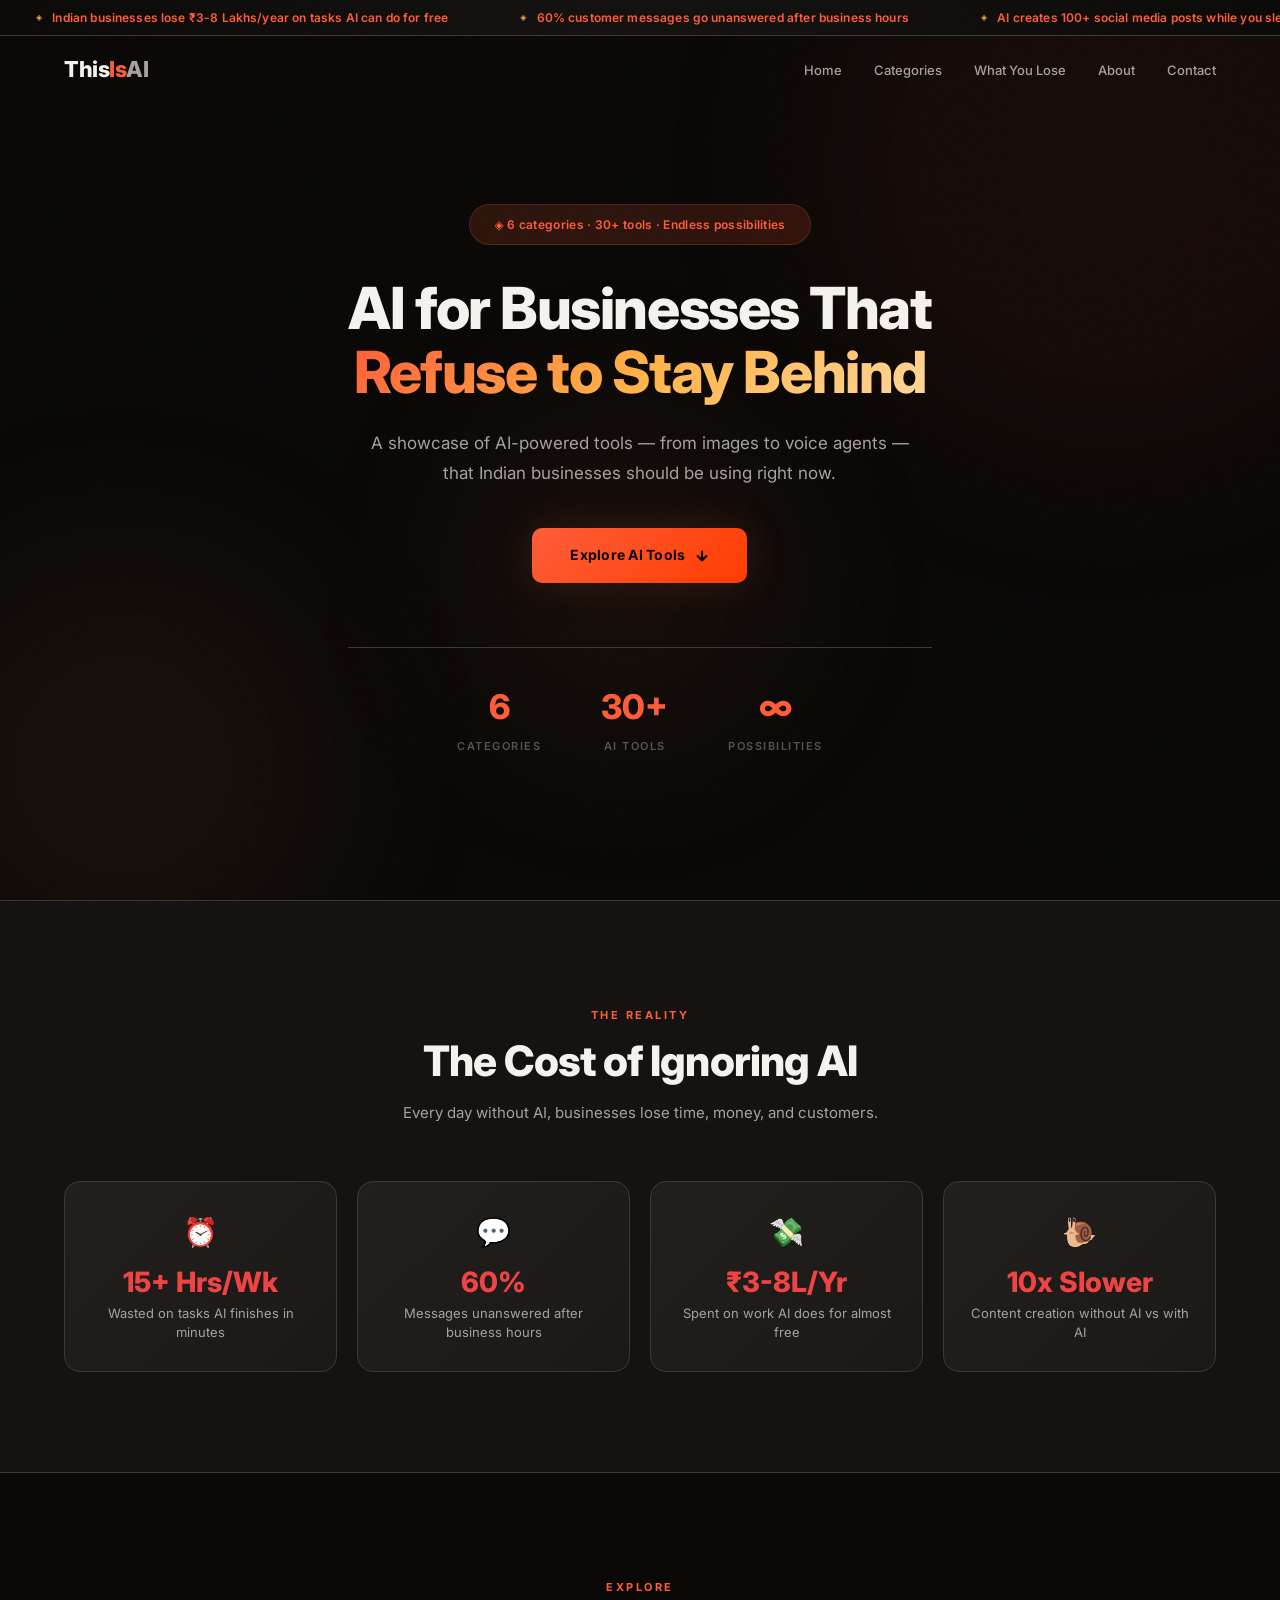
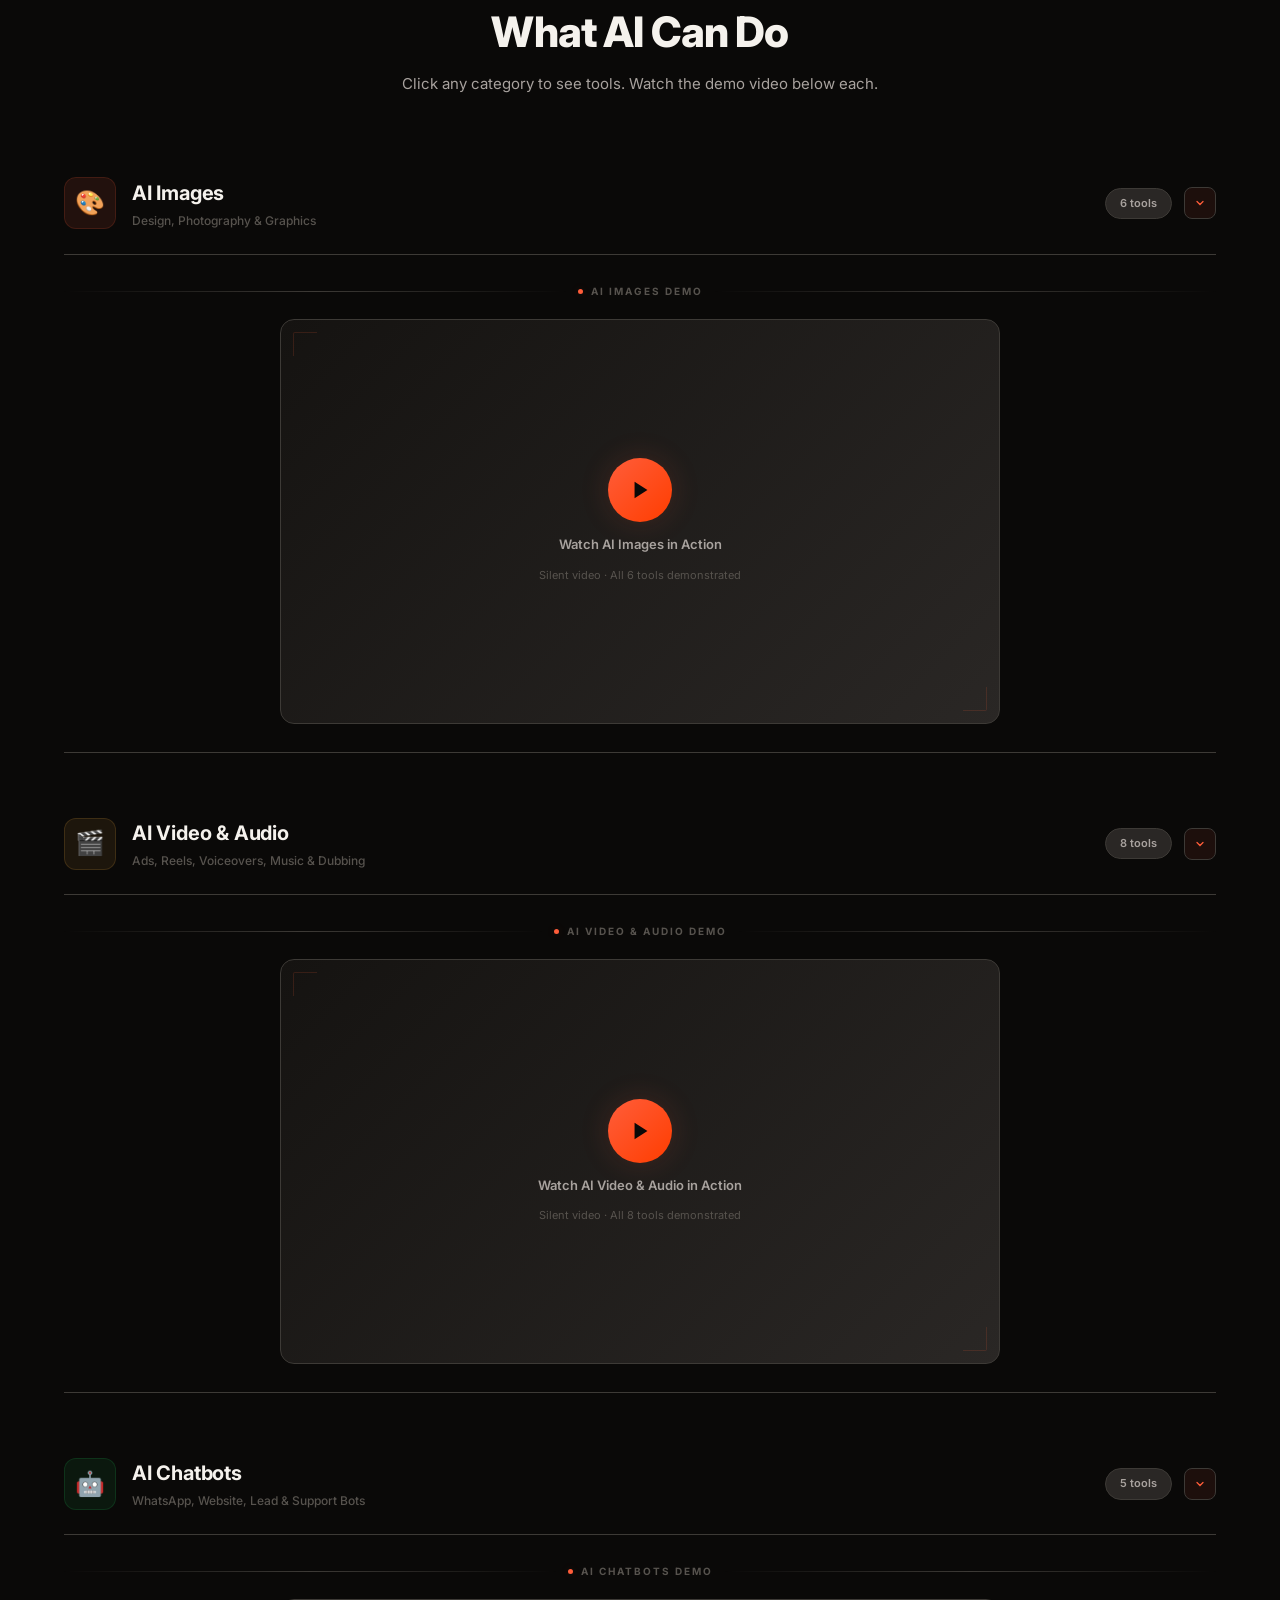
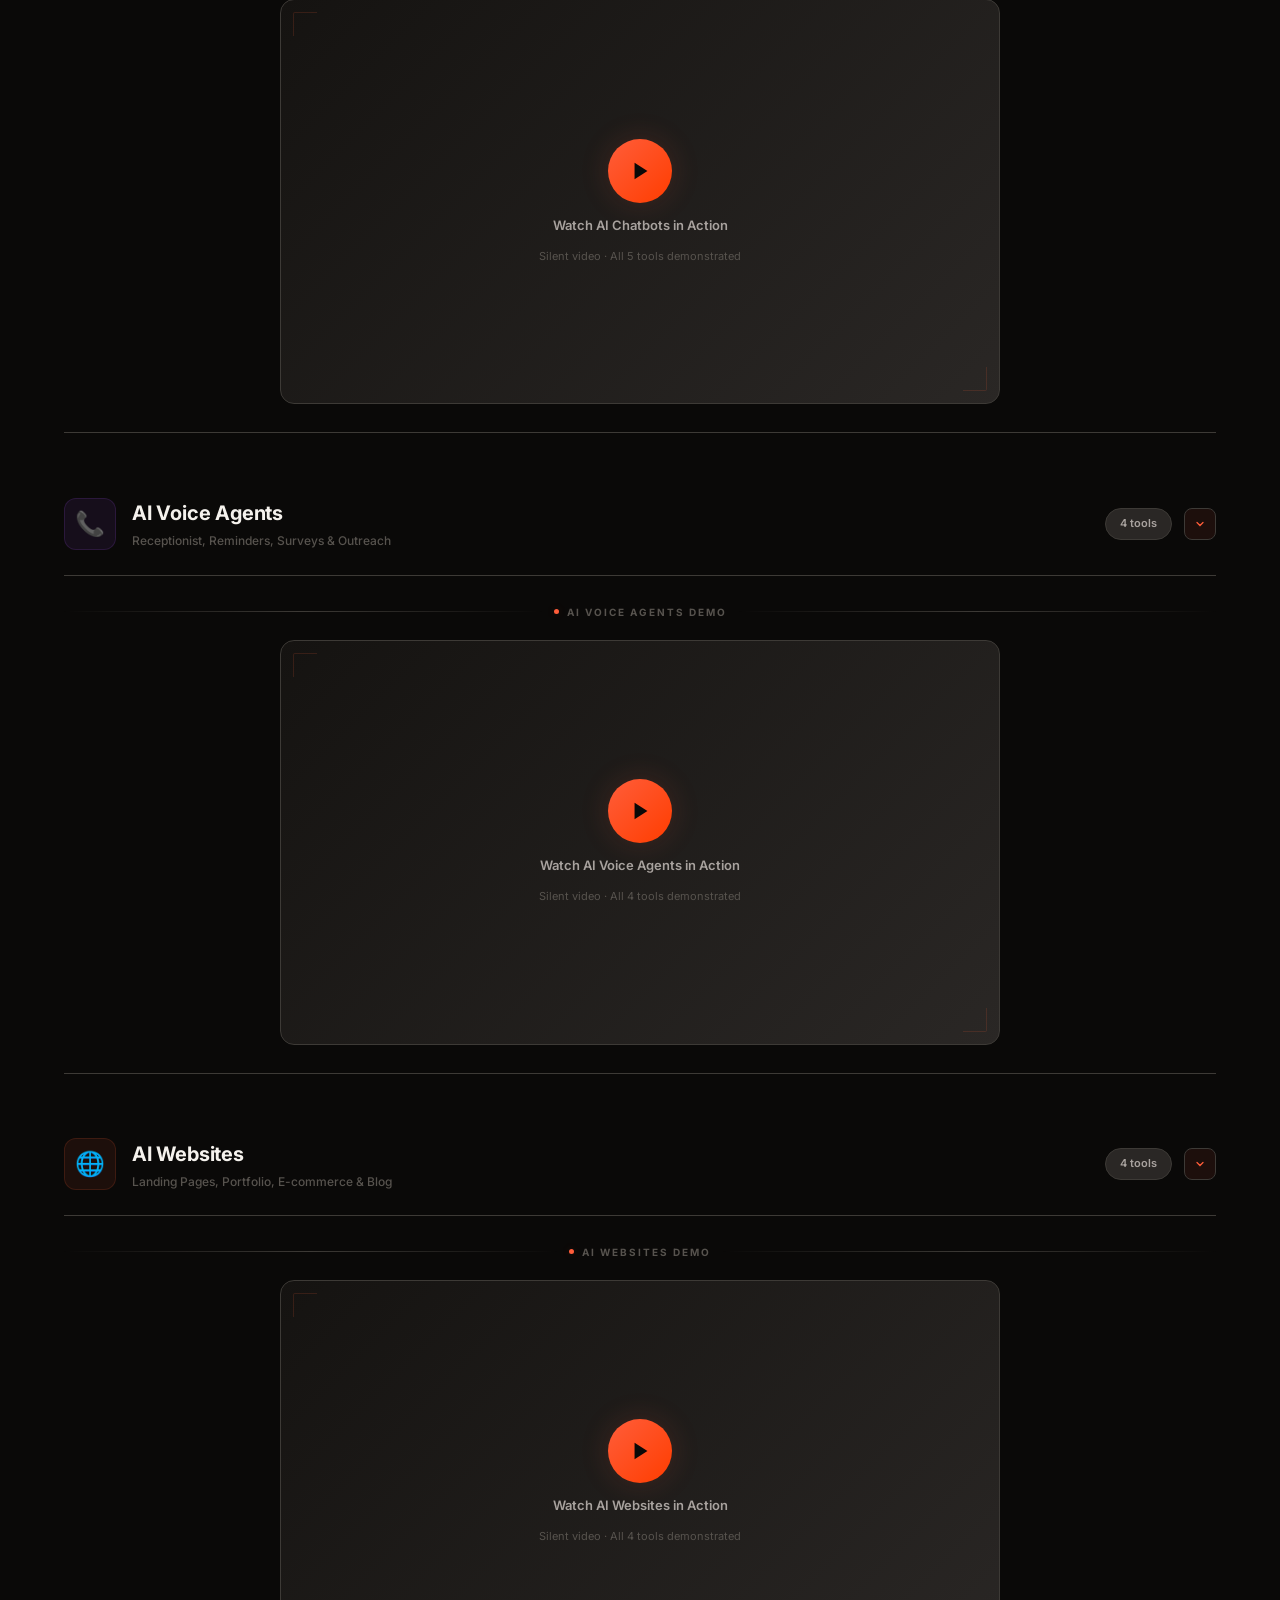
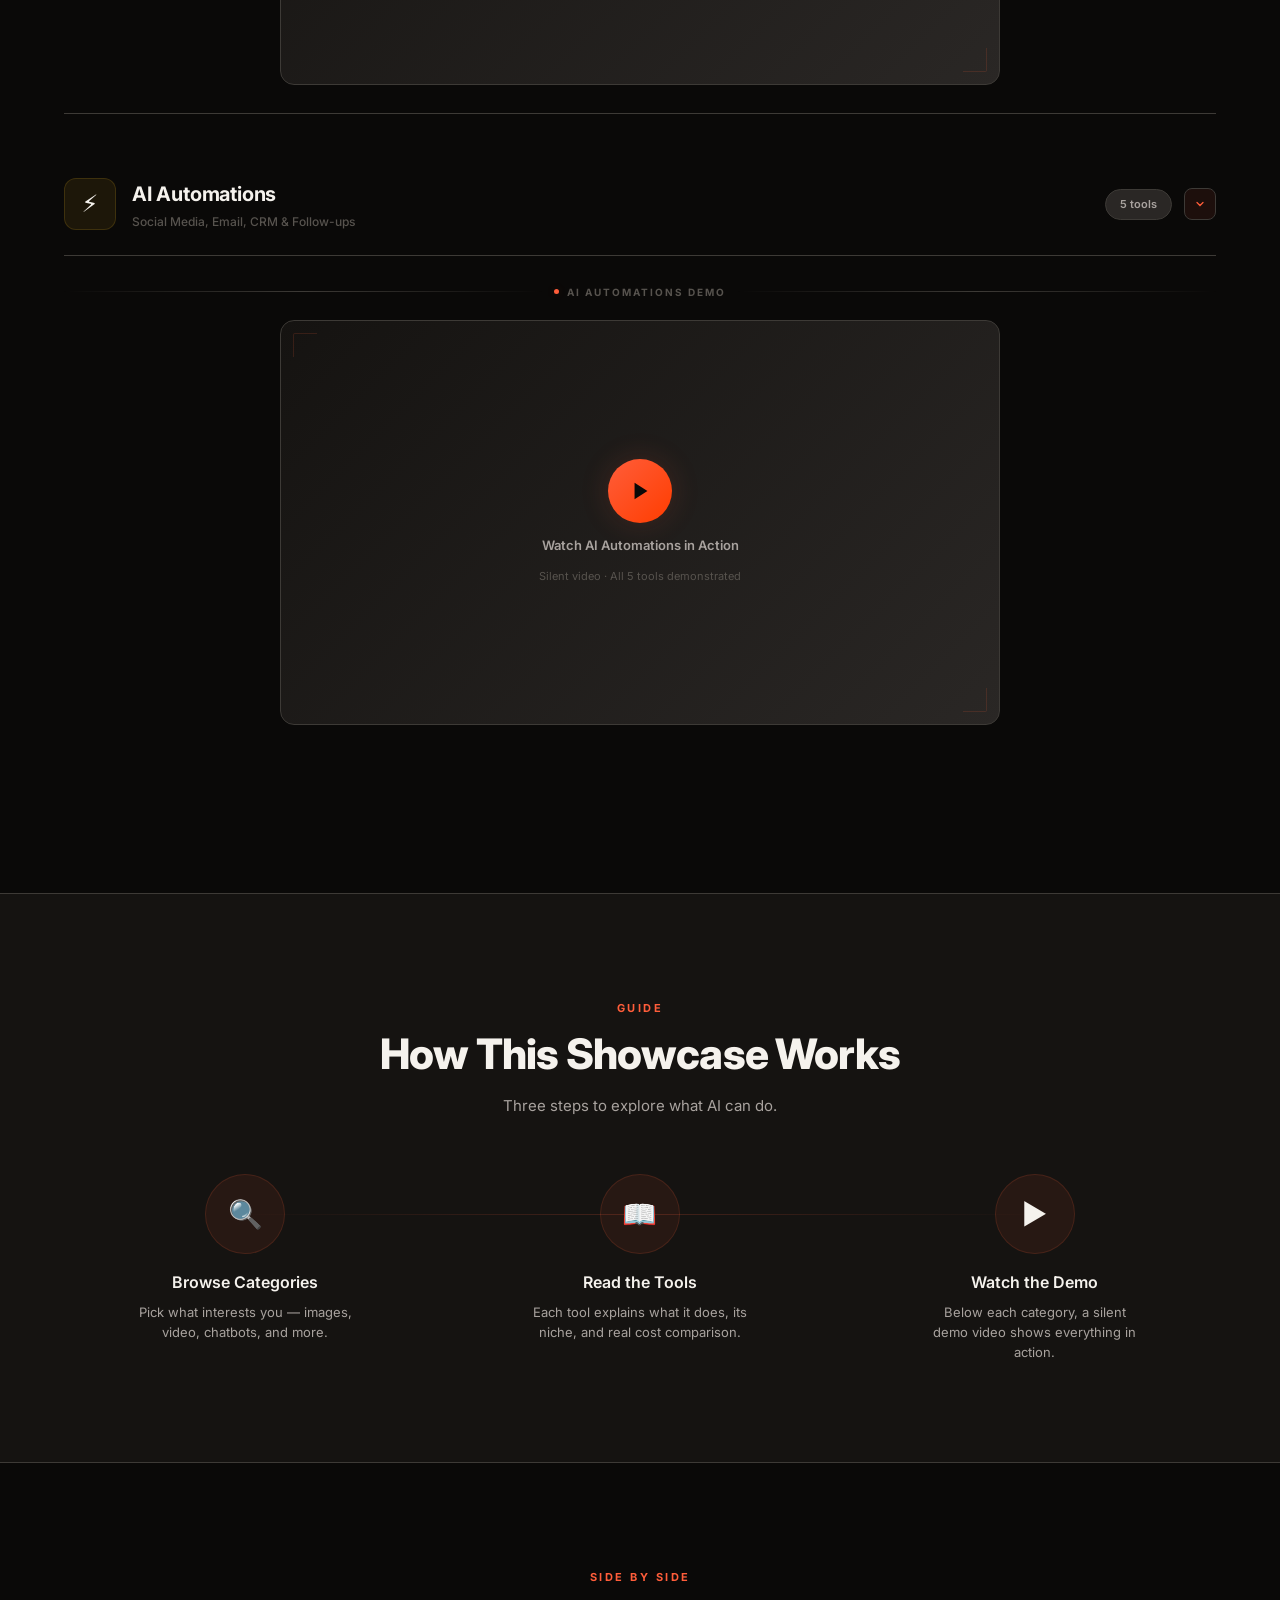
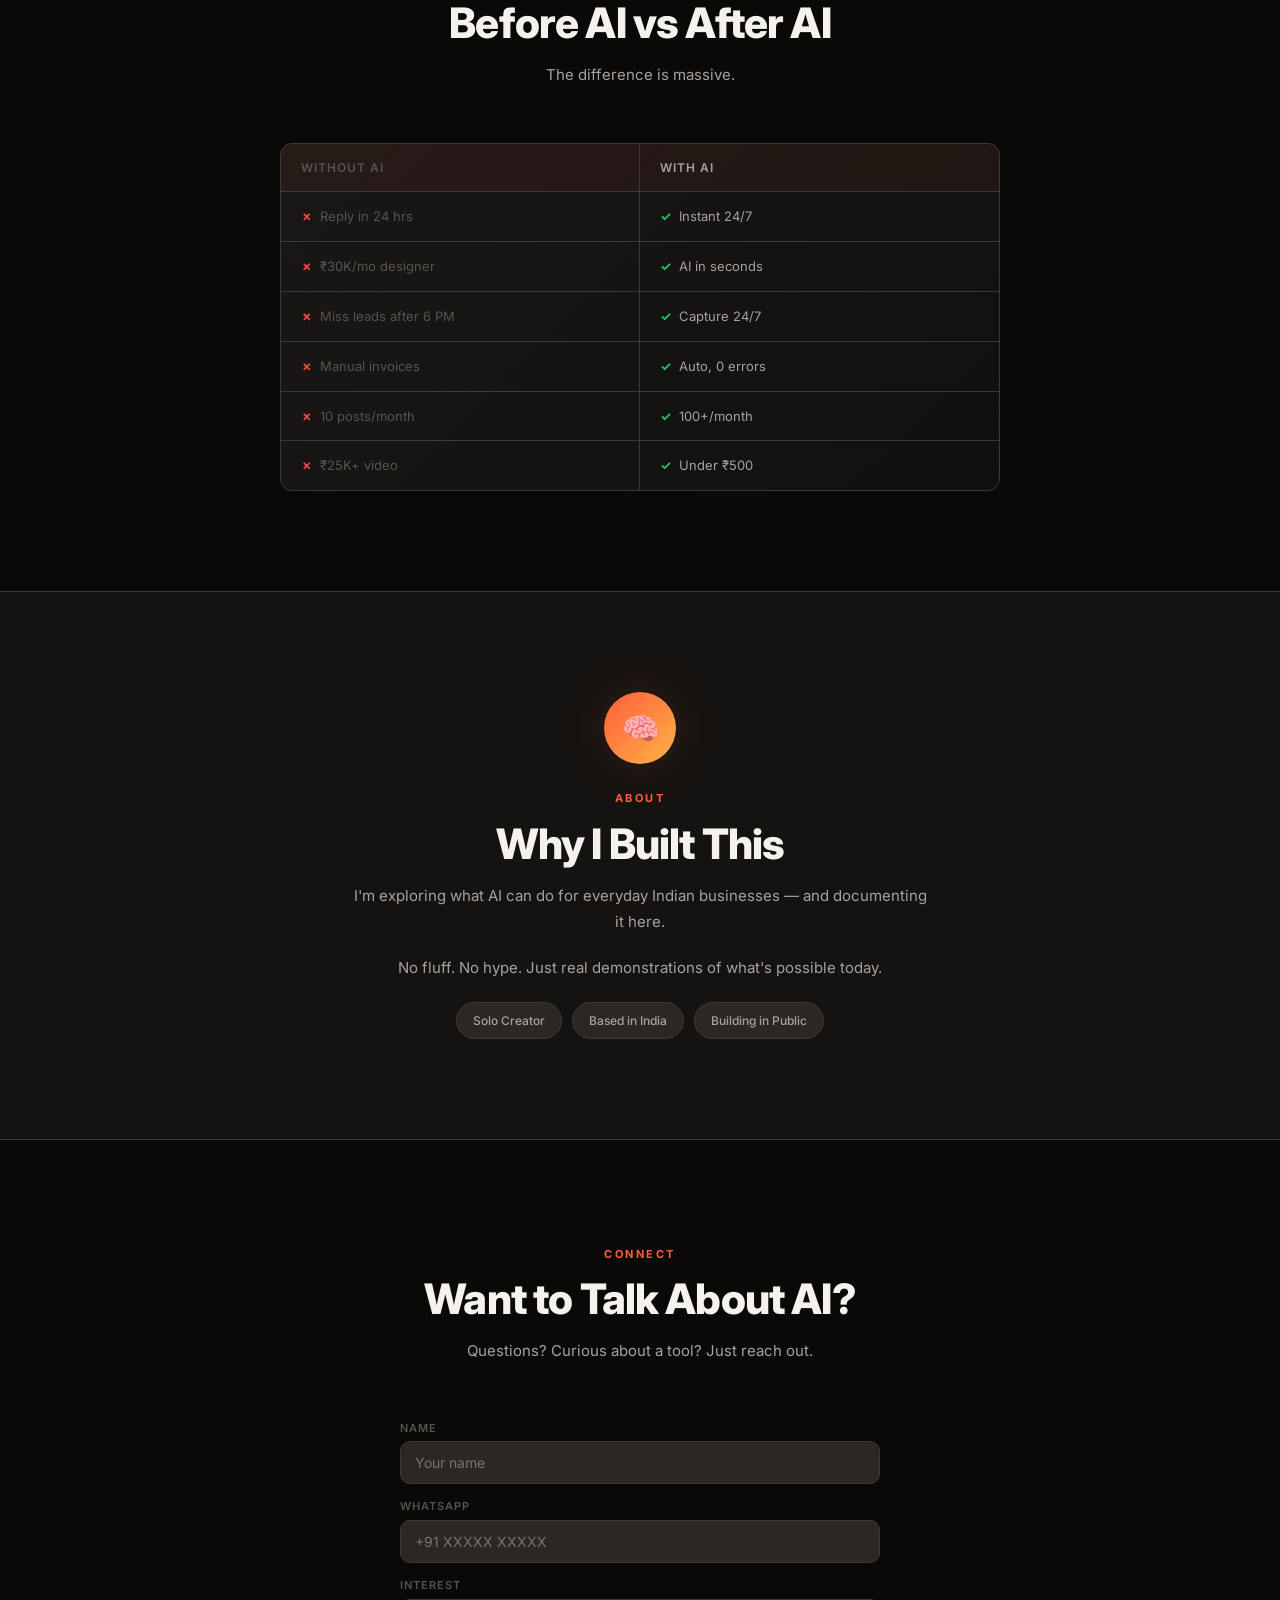
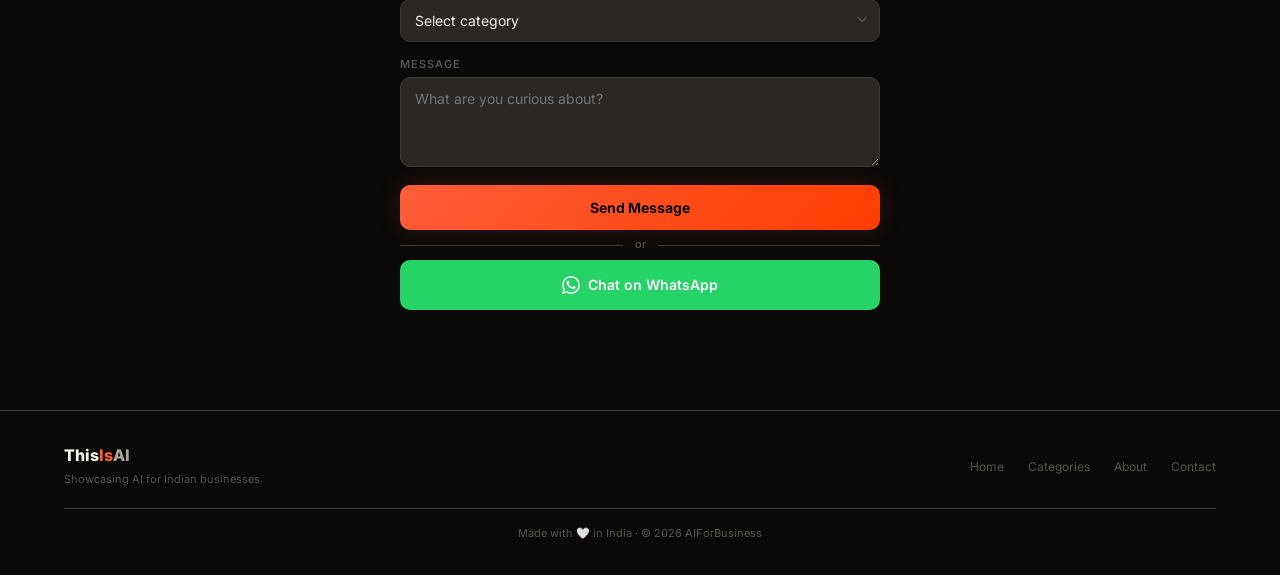
==== commit b6b273a6: "Update title and footer branding in index.html" ====
--- a/index.html
+++ b/index.html
@@ -3,9 +3,9 @@
 <head>
     <meta charset="UTF-8">
     <meta name="viewport" content="width=device-width, initial-scale=1.0">
-    <title>ThisIsAI — See What AI Can Actually Do</title>
+    <title>AIForBusiness — See What AI Can Actually Do</title>
     <meta name="description" content="A showcase of AI-powered tools that Indian businesses should be using right now.">
-    <meta property="og:title" content="ThisIsAI — See What AI Can Actually Do">
+    <meta property="og:title" content="AIForBusiness — See What AI Can Actually Do">
     <meta property="og:description" content="Explore 30+ AI tools across 6 categories that can transform Indian businesses.">
     
     <!-- Fixed: Removed extra spaces in URLs -->
@@ -619,7 +619,7 @@
                     <button type="submit" class="submit-btn">Send Message</button>
                 </form>
                 <div class="divider"><span>or</span></div>
-                <a href="https://wa.me/91XXXXXXXXXX" class="wa-btn" target="_blank">
+                <a href="https://wa.me/917569954665" class="wa-btn" target="_blank">
                     <svg width="18" height="18" viewBox="0 0 24 24" fill="currentColor"><path d="M17.472 14.382c-.297-.149-1.758-.867-2.03-.967-.273-.099-.471-.148-.67.15-.197.297-.767.966-.94 1.164-.173.199-.347.223-.644.075-.297-.15-1.255-.463-2.39-1.475-.883-.788-1.48-1.761-1.653-2.059-.173-.297-.018-.458.13-.606.134-.133.298-.347.446-.52.149-.174.198-.298.298-.497.099-.198.05-.371-.025-.52-.075-.149-.669-1.612-.916-2.207-.242-.579-.487-.5-.669-.51-.173-.008-.371-.01-.57-.01-.198 0-.52.074-.792.372-.272.297-1.04 1.016-1.04 2.479 0 1.462 1.065 2.875 1.213 3.074.149.198 2.096 3.2 5.077 4.487.709.306 1.262.489 1.694.625.712.227 1.36.195 1.871.118.571-.085 1.758-.719 2.006-1.413.248-.694.248-1.289.173-1.413-.074-.124-.272-.198-.57-.347m-5.421 7.403h-.004a9.87 9.87 0 01-5.031-1.378l-.361-.214-3.741.982.998-3.648-.235-.374a9.86 9.86 0 01-1.51-5.26c.001-5.45 4.436-9.884 9.888-9.884 2.64 0 5.122 1.03 6.988 2.898a9.825 9.825 0 012.893 6.994c-.003 5.45-4.437 9.884-9.885 9.884m8.413-18.297A11.815 11.815 0 0012.05 0C5.495 0 .16 5.335.157 11.892c0 2.096.547 4.142 1.588 5.945L.057 24l6.305-1.654a11.882 11.882 0 005.683 1.448h.005c6.554 0 11.89-5.335 11.893-11.893a11.821 11.821 0 00-3.48-8.413z"/></svg>
                     Chat on WhatsApp
                 </a>
@@ -634,7 +634,7 @@
                 <div><div class="footer-brand">This<span class="fi">Is</span><span class="fa">AI</span></div><div class="footer-tagline">Showcasing AI for Indian businesses</div></div>
                 <ul class="footer-nav"><li><a href="#hero">Home</a></li><li><a href="#categories">Categories</a></li><li><a href="#about">About</a></li><li><a href="#contact">Contact</a></li></ul>
             </div>
-            <div class="footer-bottom">Made with 🤍 in India · © 2026 ThisIsAI</div>
+            <div class="footer-bottom">Made with 🤍 in India · © 2026 AIForBusiness</div>
         </div>
     </footer>
 
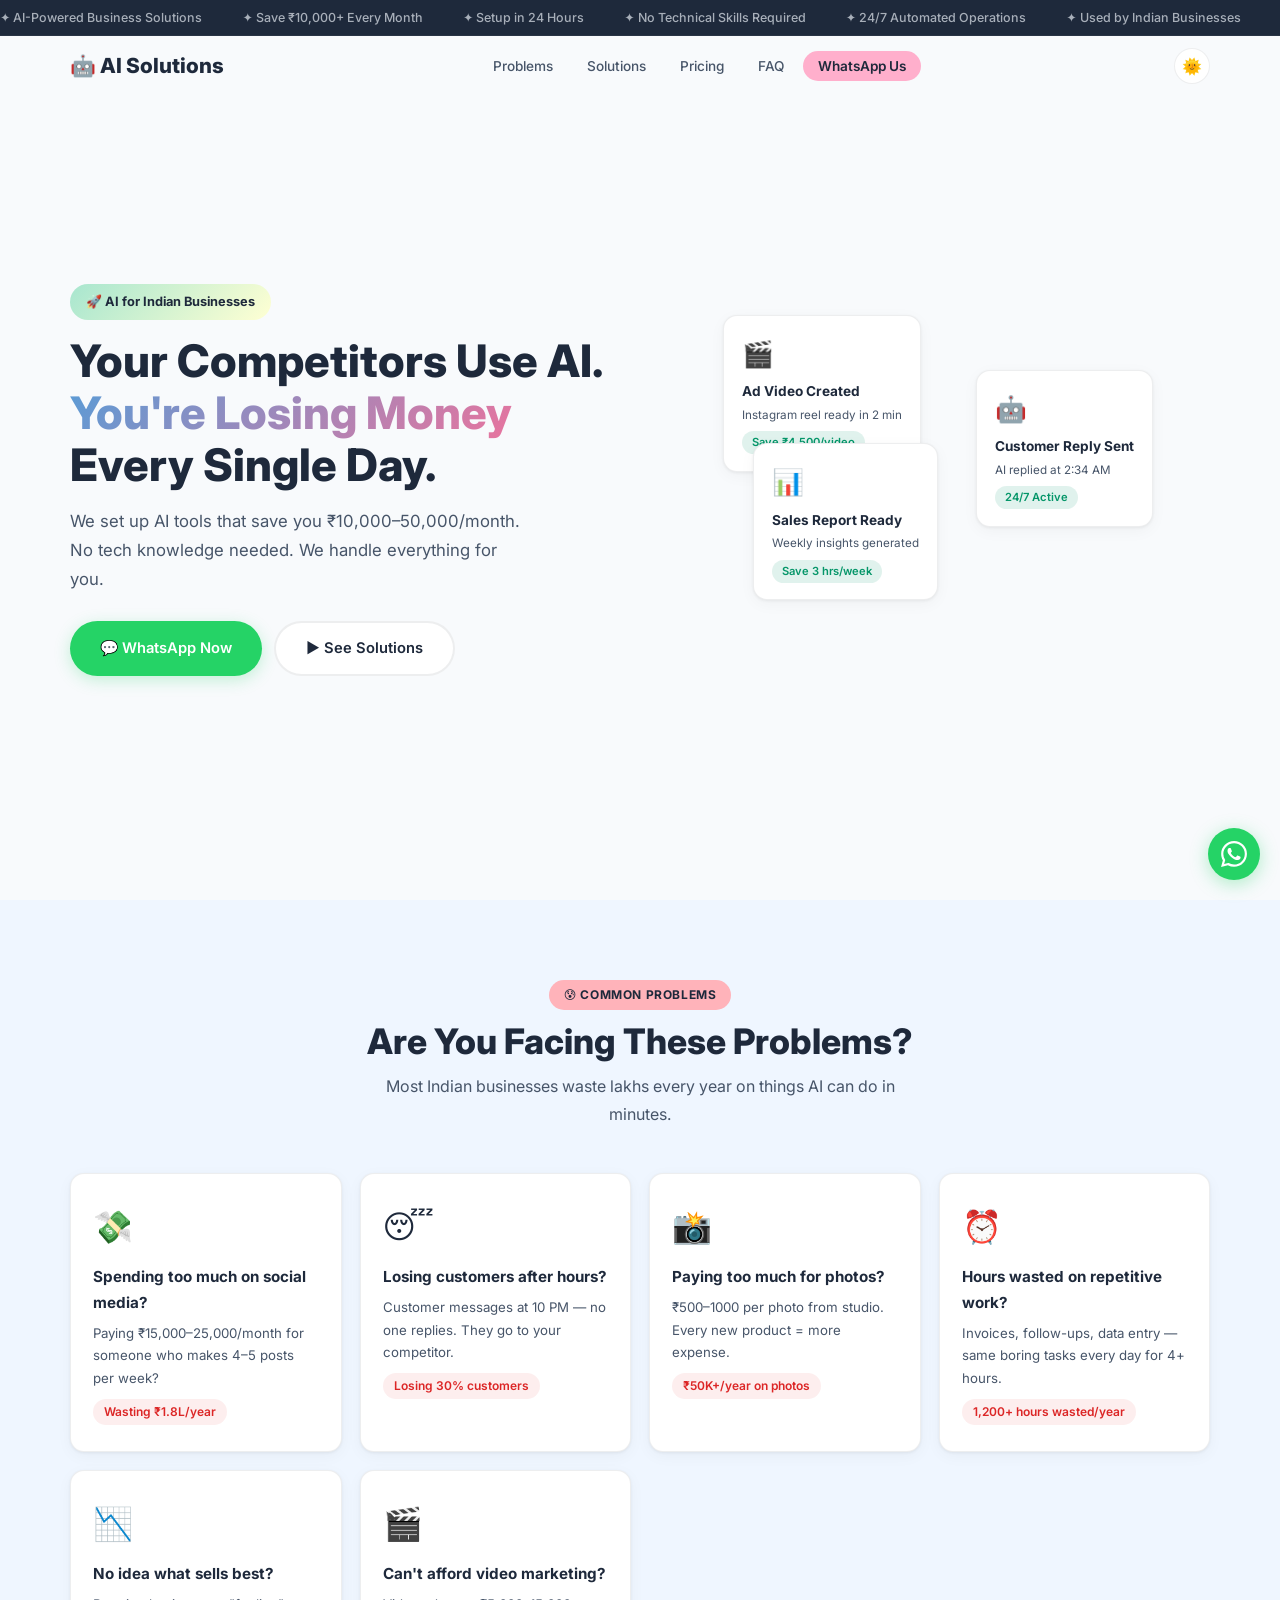
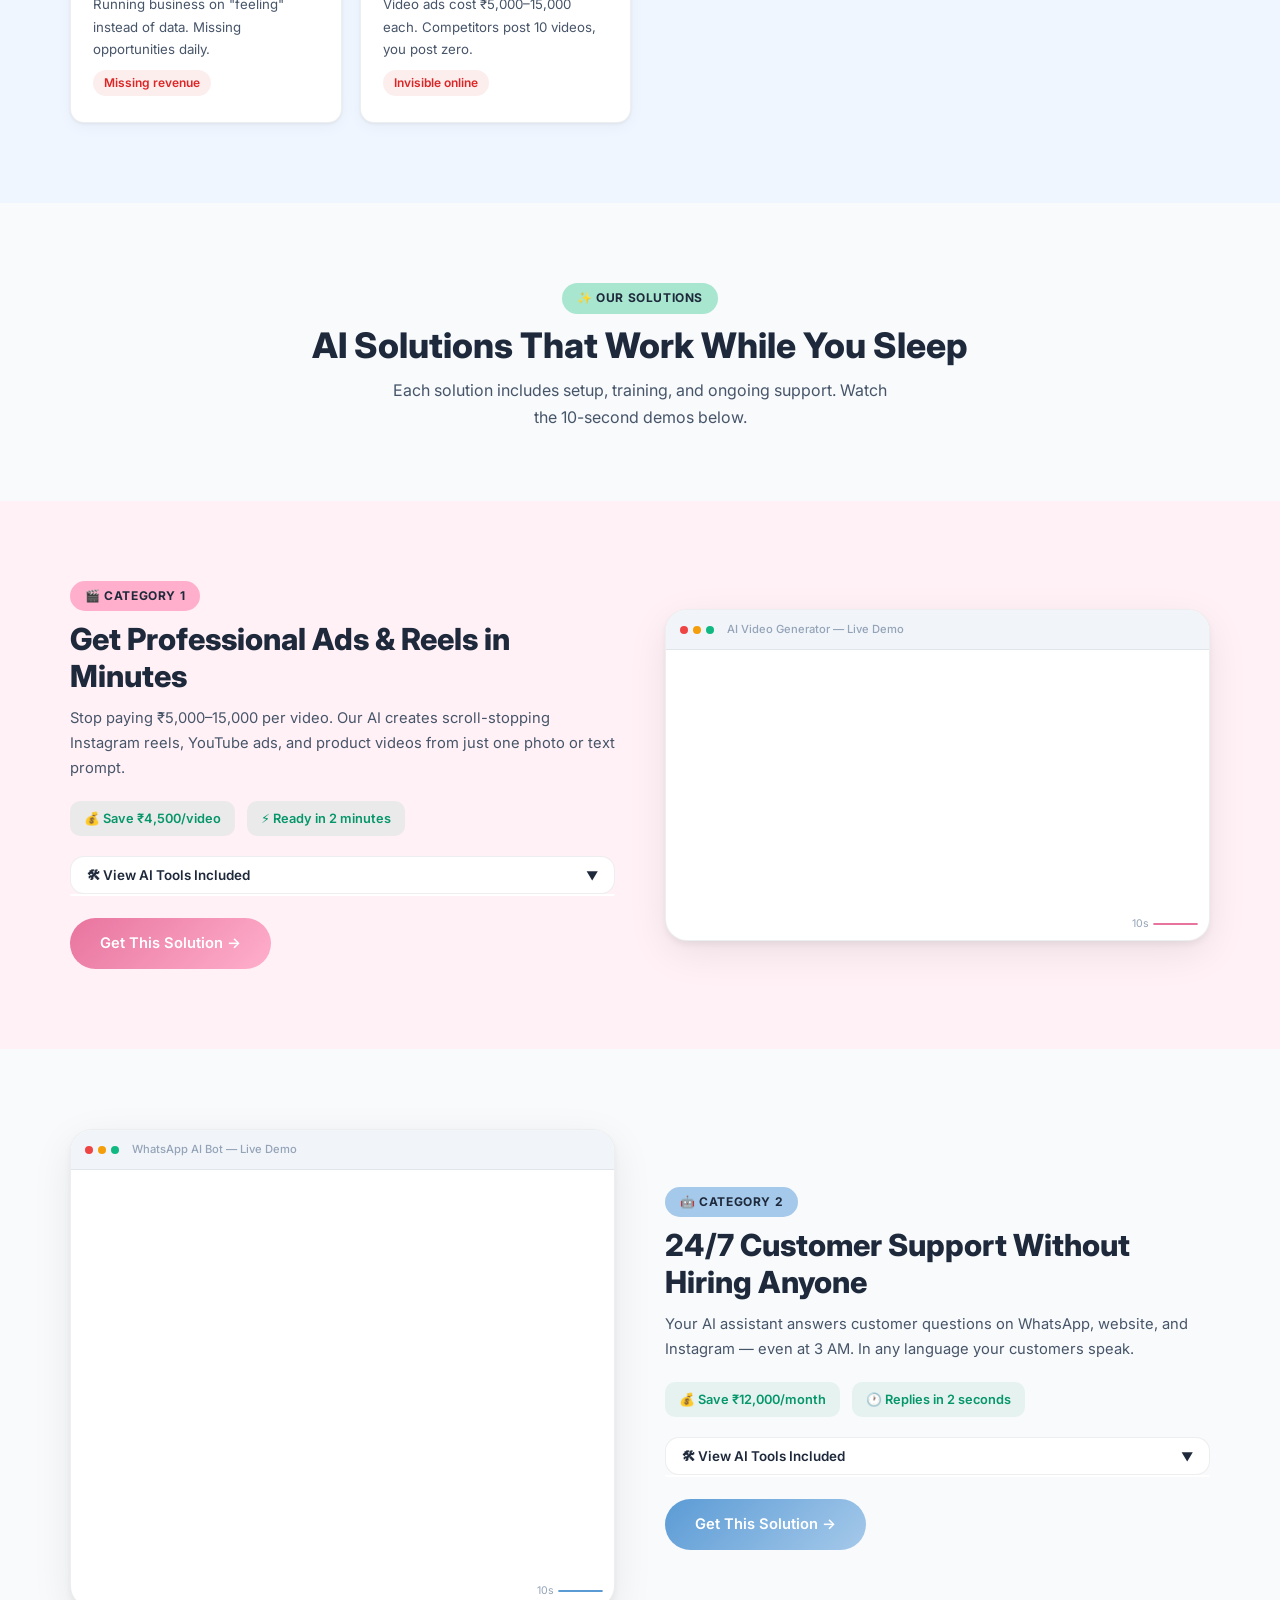
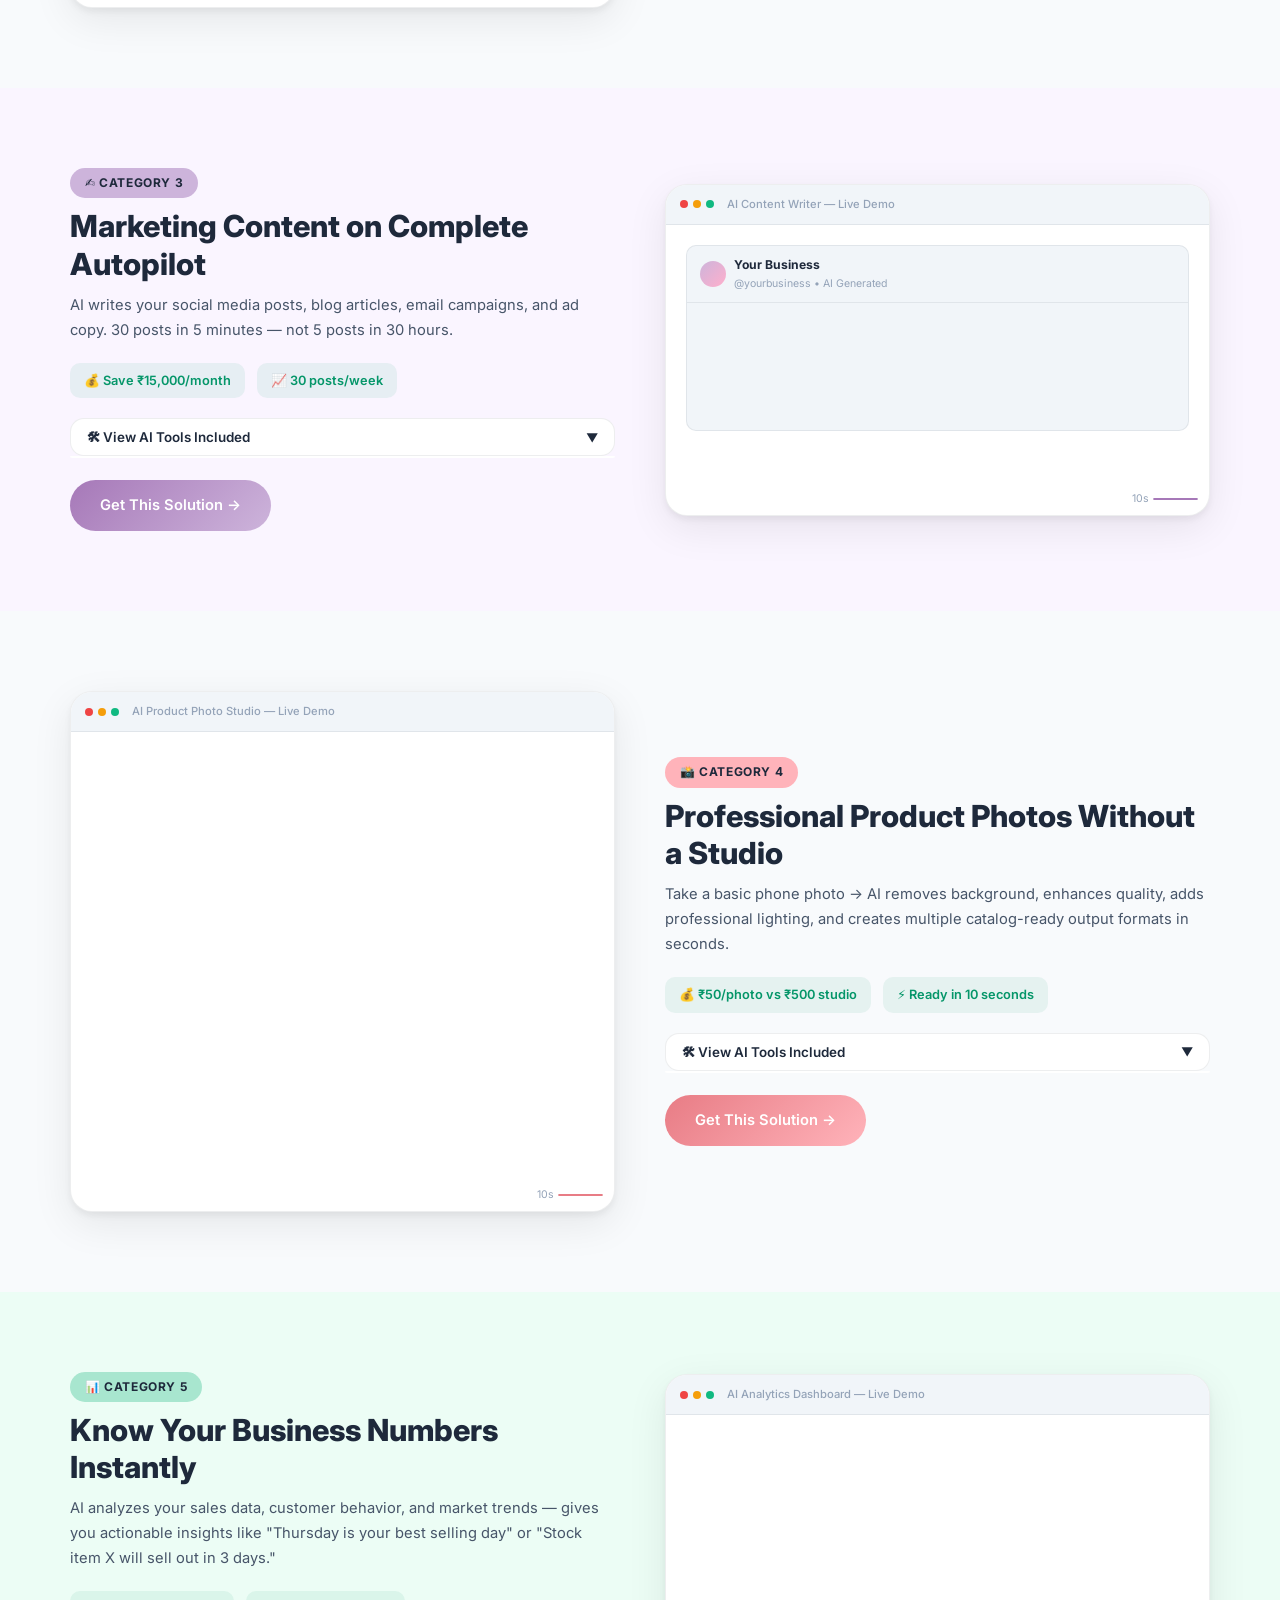
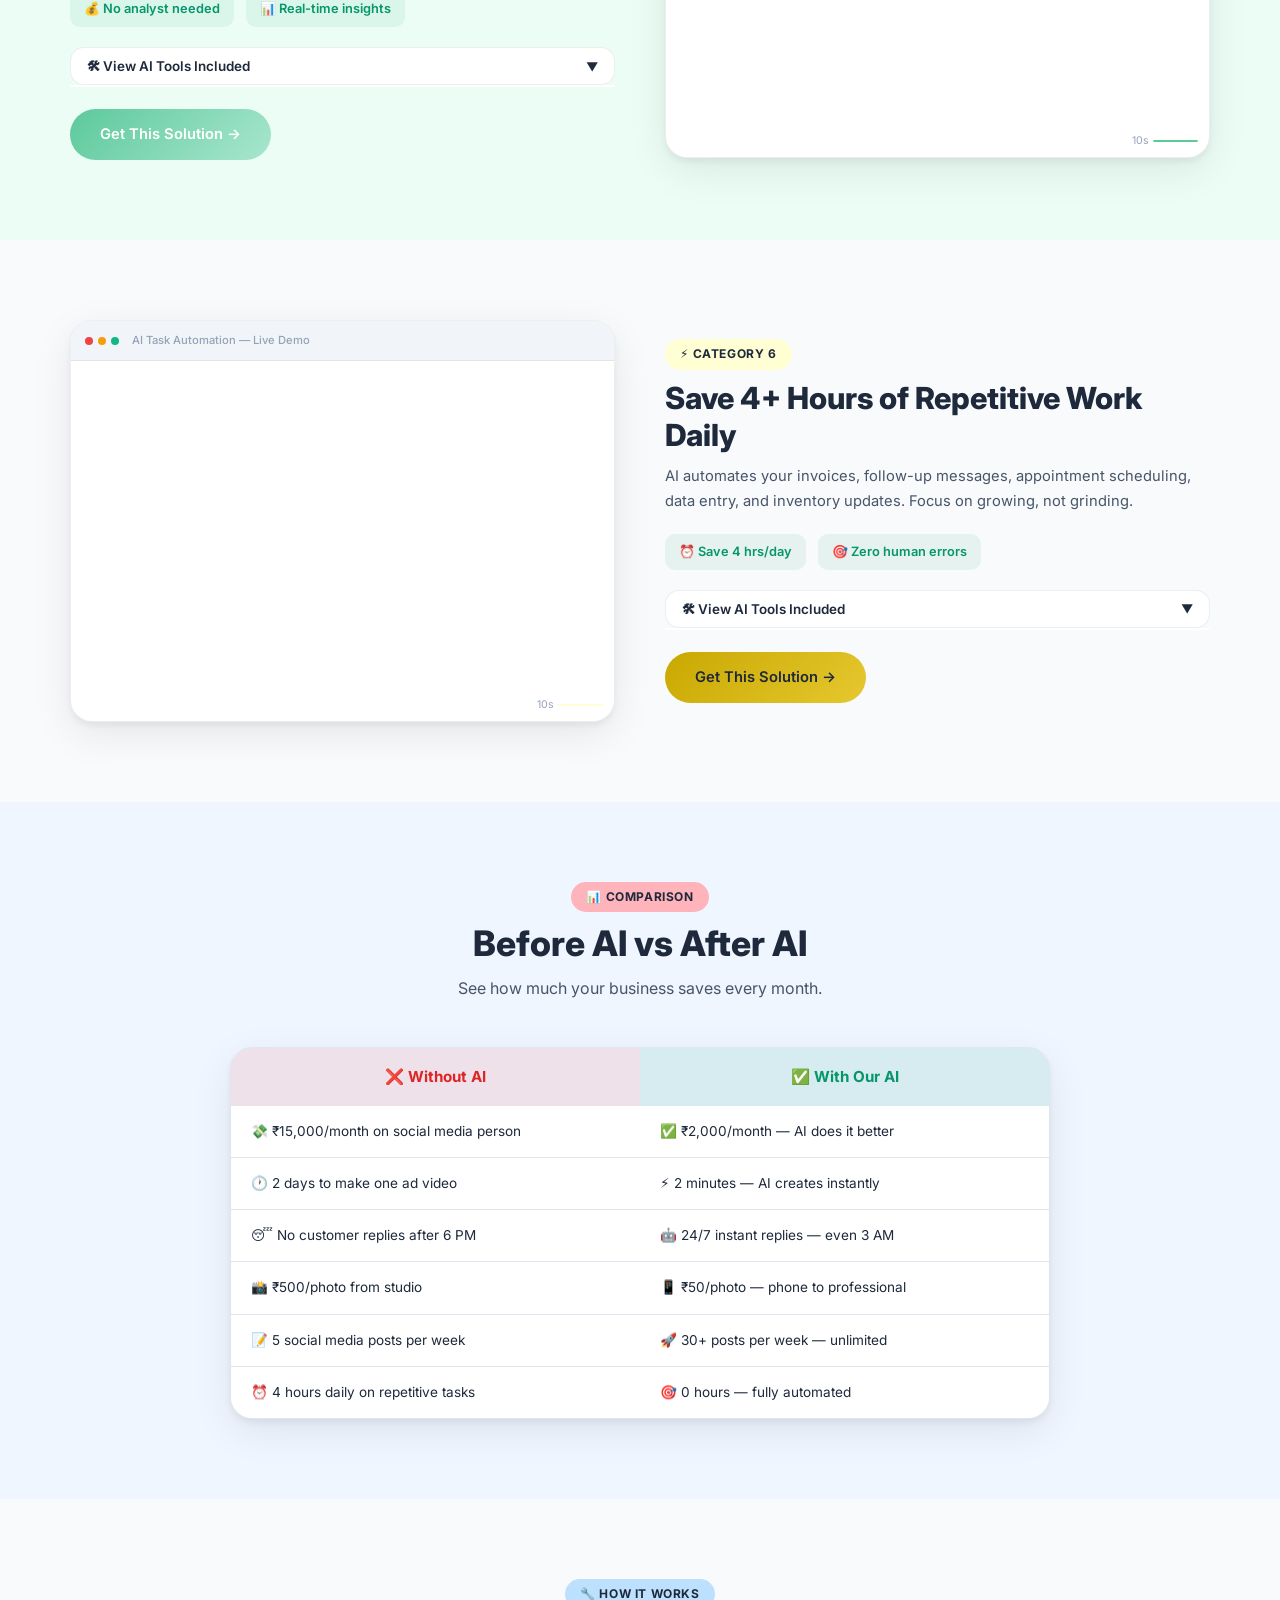
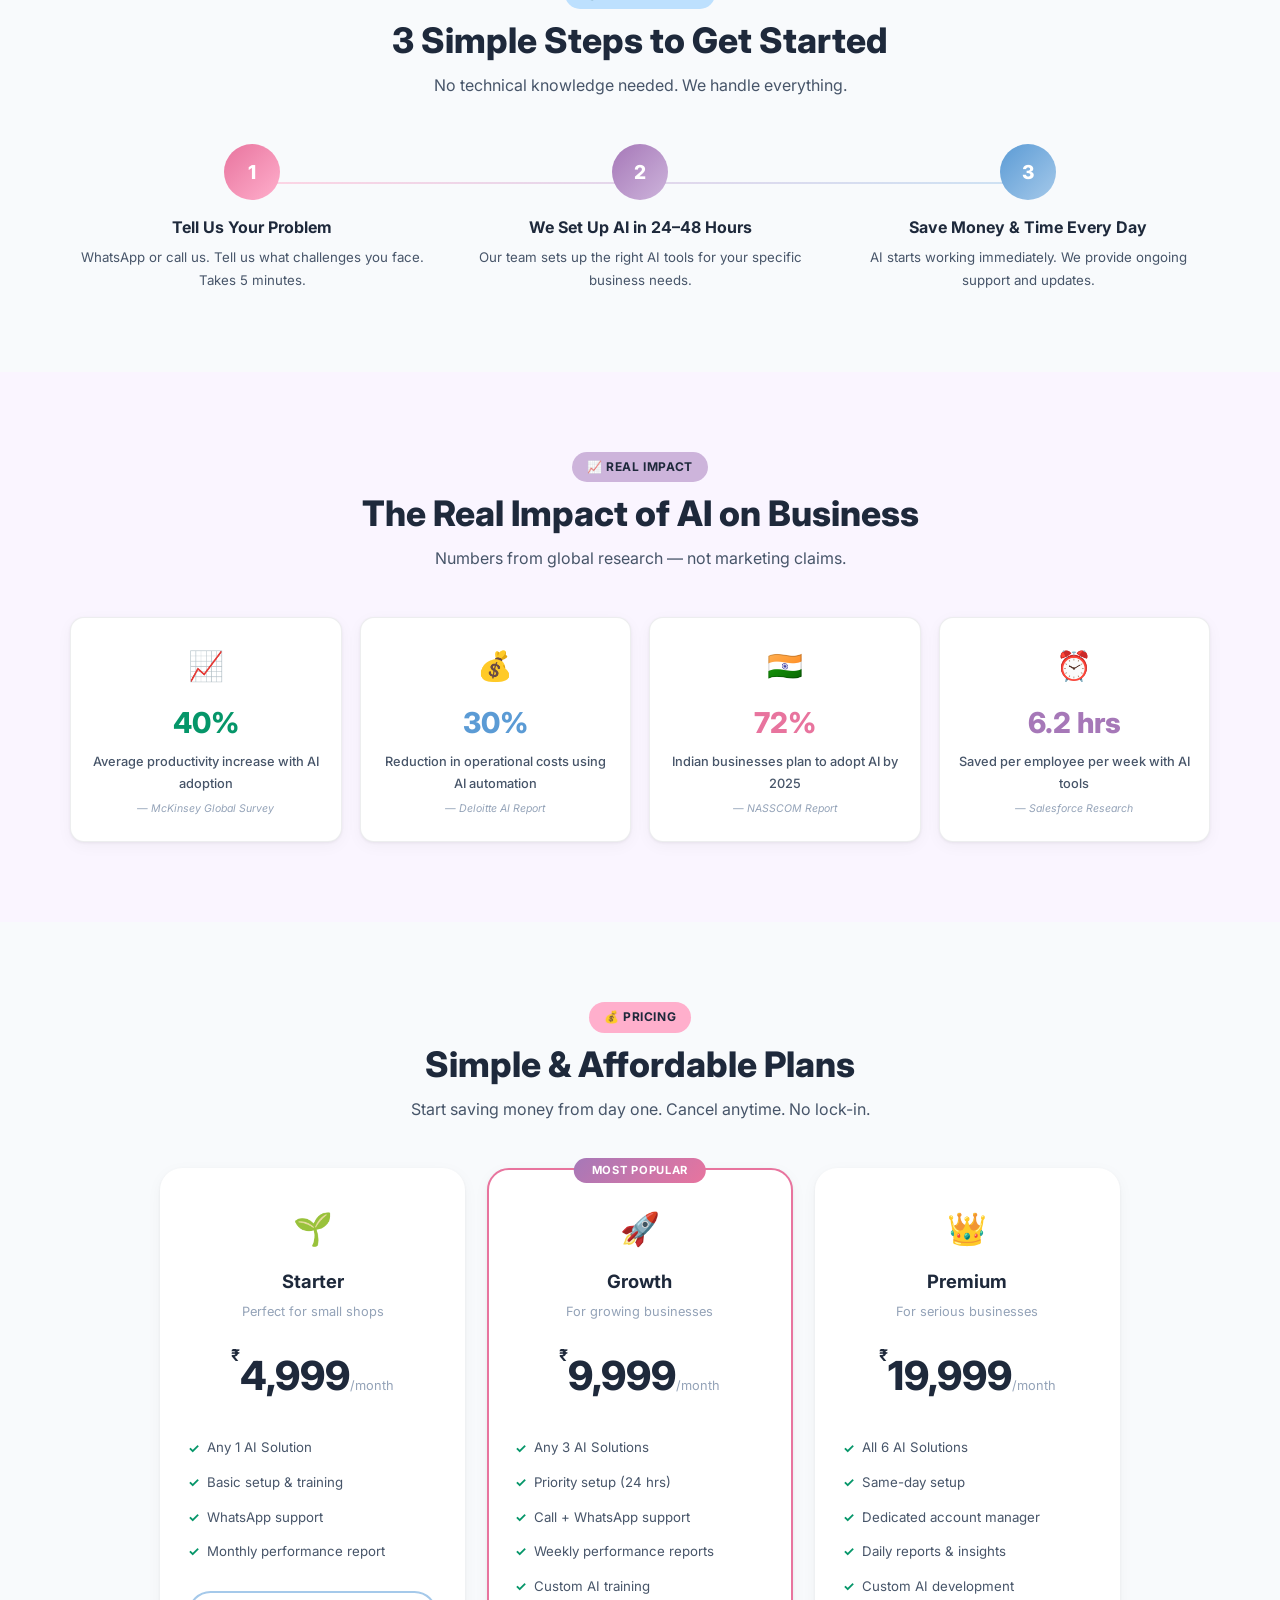
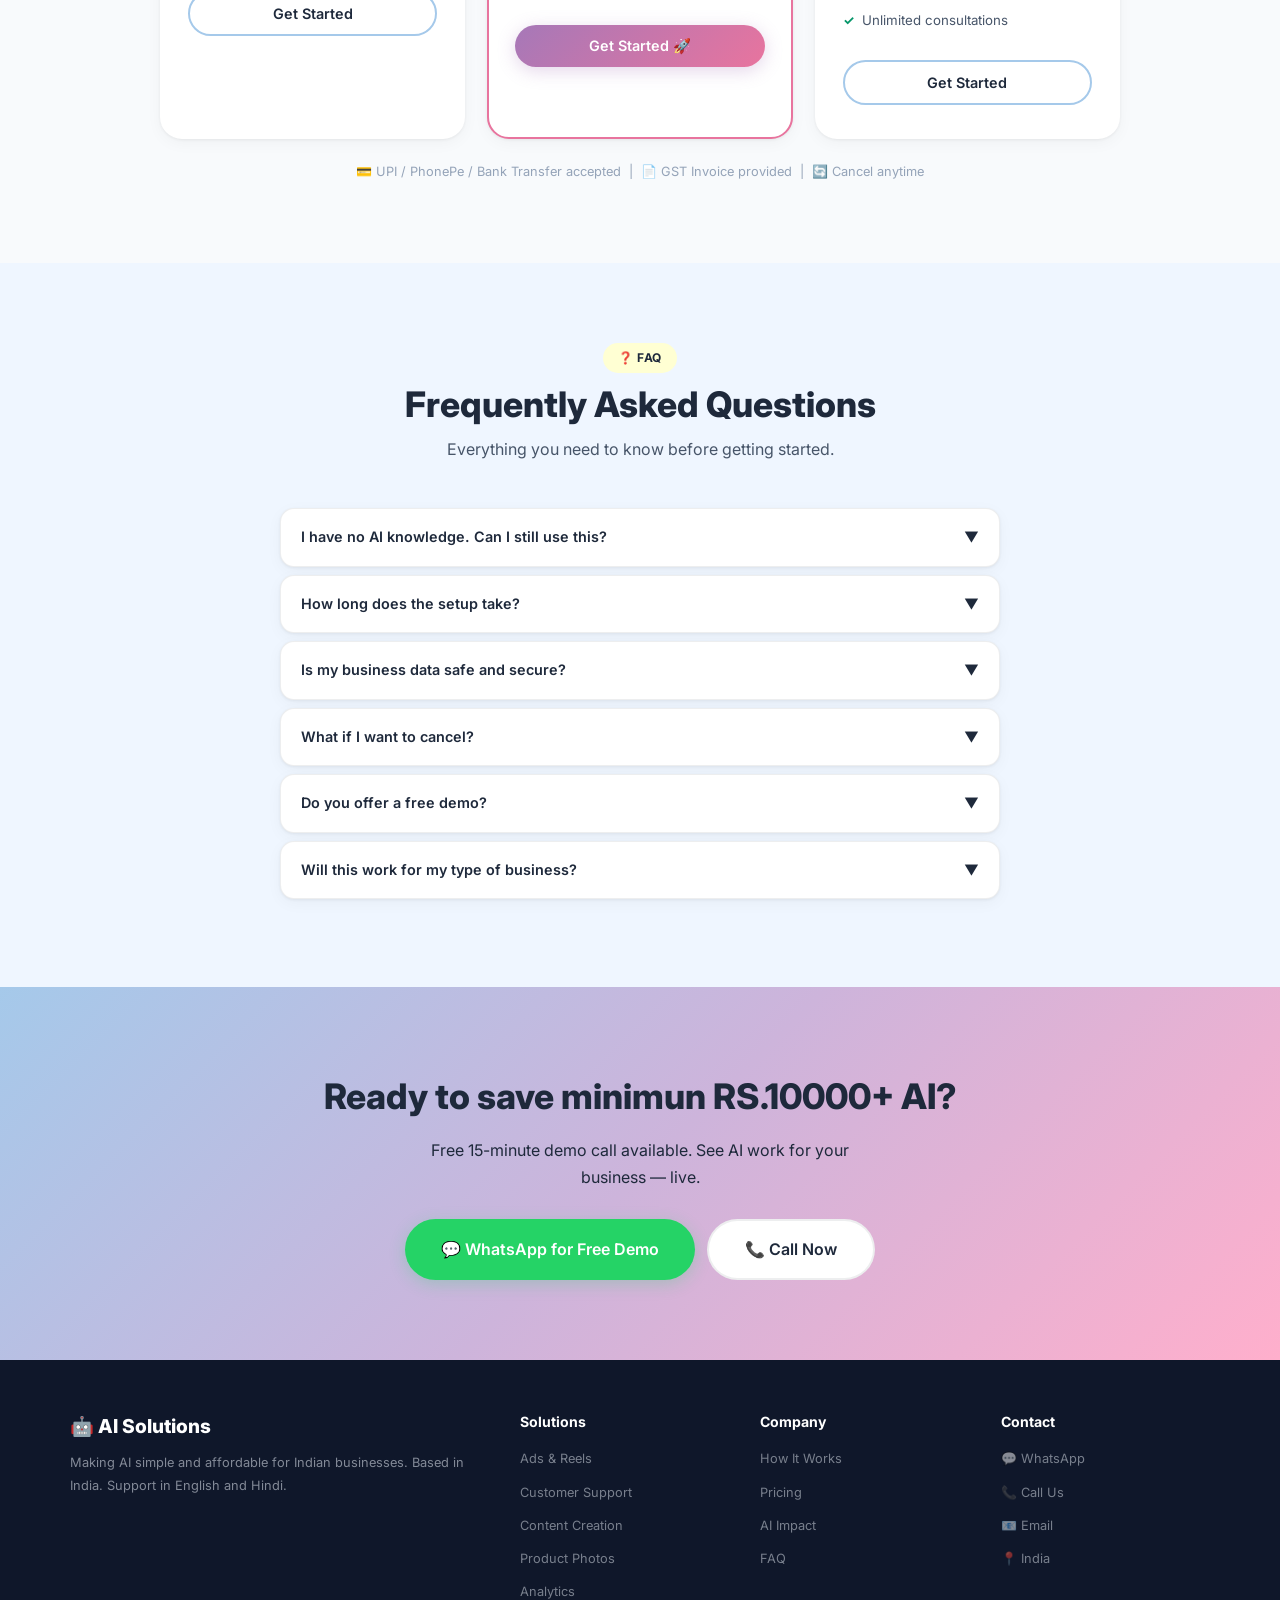
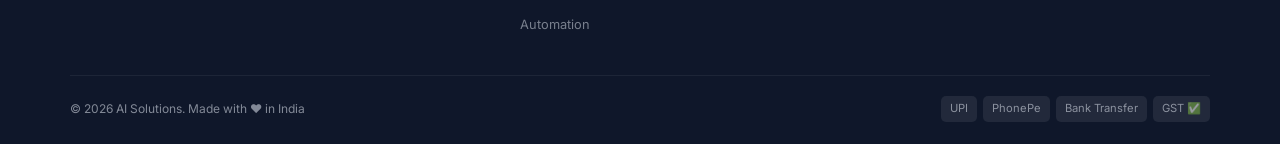
==== commit e666e868: "Updated website Only minor changes left" ====
--- a/index.html
+++ b/index.html
@@ -1,653 +1,994 @@
 <!DOCTYPE html>
-<html lang="en">
+<html lang="en" data-theme="light">
 <head>
     <meta charset="UTF-8">
     <meta name="viewport" content="width=device-width, initial-scale=1.0">
-    <title>AIForBusiness — See What AI Can Actually Do</title>
-    <meta name="description" content="A showcase of AI-powered tools that Indian businesses should be using right now.">
-    <meta property="og:title" content="AIForBusiness — See What AI Can Actually Do">
-    <meta property="og:description" content="Explore 30+ AI tools across 6 categories that can transform Indian businesses.">
-    
-    <!-- Fixed: Removed extra spaces in URLs -->
+    <meta name="description" content="AI solutions for Indian businesses. Save time and money with automated content, support, analytics and more.">
+    <title>AI Solutions for Business | Save Time & Money</title>
     <link rel="preconnect" href="https://fonts.googleapis.com">
     <link rel="preconnect" href="https://fonts.gstatic.com" crossorigin>
-    <link href="https://fonts.googleapis.com/css2?family=Inter:wght@300;400;500;600;700;800;900&display=swap" rel="stylesheet">
-    
+    <link href="https://fonts.googleapis.com/css2?family=Inter:wght@400;500;600;700;800&display=swap" rel="stylesheet">
     <style>
-        *,*::before,*::after{margin:0;padding:0;box-sizing:border-box}
-        
-        /* ============================================
-           EMBER NOIR — BRAND IDENTITY SYSTEM
-           A 2026-forward palette where void meets spark.
-           ============================================ */
-        :root{
-            /* === THE VOID — Backgrounds === */
-            --void:#0A0908;           /* Primary - Deep warm darkness */
-            --obsidian:#151311;       /* Secondary - Lifted surface */
-            --graphite:#2A2725;       /* Cards, elevated elements */
-            
-            /* === THE FIRE — Accents === */
-            --ember:#FF5D3A;          /* Primary CTA - Electric coral */
-            --flame:#FFB347;          /* Secondary - Warm gold */
-            --inferno:#FF3D00;        /* Urgency - Intense orange */
-            
-            /* === THE ASH — Typography === */
-            --ash:#F5F2ED;            /* Primary text - Warm white */
-            --smoke:#A8A29E;          /* Secondary - Warm gray */
-            --cinder:#57534E;         /* Muted - Dark warm gray */
-            
-            /* === STRUCTURE === */
-            --coal:#3D3A36;           /* Borders */
-            --ember-glow:rgba(255,93,58,0.15);
-            --ember-bright:rgba(255,93,58,0.25);
-            --flame-glow:rgba(255,179,71,0.12);
-            
-            /* === SEMANTIC === */
-            --success:#22C55E;
-            --success-bg:rgba(34,197,94,0.1);
-            --success-bd:rgba(34,197,94,0.2);
-            --error:#EF4444;
-            --error-bg:rgba(239,68,68,0.1);
-            --error-bd:rgba(239,68,68,0.2);
-            
-            --f:'Inter',system-ui,sans-serif;
+        /* ── VARIABLES ── */
+        :root {
+            --ticker-h:36px;
+            --bg:#F8FAFC;--bg2:#EFF6FF;--bg3:#FFF1F6;--bg4:#FAF5FF;--bg5:#ECFDF5;
+            --card:#FFFFFF;--card2:#F1F5F9;
+            --text:#1E293B;--text2:#475569;--text3:#94A3B8;
+            --primary:#A5C9EA;--primaryD:#5B9BD5;
+            --secondary:#CDB4DB;--secondaryD:#A678B8;
+            --accent:#FFAFCC;--accentD:#E8749E;
+            --highlight:#BDE0FE;--highlightD:#7CC2FD;
+            --mint:#A8E6CF;--mintD:#5CC99B;
+            --coral:#FFB3BA;--coralD:#E87C85;
+            --cream:#FFFFD3;
+            --ok:#059669;--no:#DC2626;
+            --border:rgba(30,41,59,.08);
+            --sh:0 1px 3px rgba(0,0,0,.06),0 4px 16px rgba(0,0,0,.04);
+            --shL:0 4px 6px rgba(0,0,0,.05),0 12px 40px rgba(0,0,0,.08);
+            --r:14px;--rL:22px;
+            --badge-text:#1E293B;
+            --nav-bg:rgba(248,250,252,.88);
+            --ticker-bg:#1E293B;--ticker-text:rgba(226,232,240,.7);
         }
-        
-        html{scroll-behavior:smooth;font-size:16px}
-        body{font-family:var(--f);background:var(--void);color:var(--ash);line-height:1.6;overflow-x:hidden;-webkit-font-smoothing:antialiased}
-        ::-webkit-scrollbar{width:5px}
-        ::-webkit-scrollbar-track{background:var(--void)}
-        ::-webkit-scrollbar-thumb{background:var(--coal);border-radius:10px}
-        ::selection{background:var(--ember);color:var(--void)}
-        a{text-decoration:none;color:inherit}
-        button{font-family:var(--f);cursor:pointer;border:none;outline:none}
-
-        /* Subtle warmth texture */
-        body::after{content:'';position:fixed;inset:0;pointer-events:none;z-index:10000;opacity:0.012;background-image:url("data:image/svg+xml,%3Csvg viewBox='0 0 200 200' xmlns='http://www.w3.org/2000/svg'%3E%3Cfilter id='n'%3E%3CfeTurbulence type='fractalNoise' baseFrequency='0.85' numOctaves='3'/%3E%3C/filter%3E%3Crect width='100%25' height='100%25' filter='url(%23n)'/%3E%3C/svg%3E")}
-
-        /* ============================================
-           EMBER ORBS — Warm ambient glow
-           ============================================ */
-        .bg-orbs{position:fixed;inset:0;z-index:0;pointer-events:none;overflow:hidden}
-        .bg-orb{position:absolute;border-radius:50%;filter:blur(100px);opacity:0.06;will-change:transform}
-        
-        .bg-orb-1{width:600px;height:600px;background:radial-gradient(circle,#FF5D3A,#FF3D00);top:-15%;right:-10%;animation:emberPulse1 8s ease-in-out infinite}
-        .bg-orb-2{width:450px;height:450px;background:radial-gradient(circle,#FFB347,#FF5D3A);bottom:-10%;left:-8%;animation:emberPulse2 10s ease-in-out infinite}
-        .bg-orb-3{width:350px;height:350px;background:radial-gradient(circle,#FF5D3A,#FFB347);top:45%;left:35%;animation:emberPulse3 12s ease-in-out infinite}
-
-        @keyframes emberPulse1{0%,100%{transform:translate(0,0) scale(1);opacity:0.05}50%{transform:translate(-30px,20px) scale(1.05);opacity:0.07}}
-        @keyframes emberPulse2{0%,100%{transform:translate(0,0) scale(1);opacity:0.04}50%{transform:translate(25px,-15px) scale(1.08);opacity:0.06}}
-        @keyframes emberPulse3{0%,100%{transform:translate(0,0) scale(1);opacity:0.03}50%{transform:translate(-20px,15px) scale(1.06);opacity:0.05}}
-
-        .container{max-width:1200px;margin:0 auto;padding:0 24px;position:relative;z-index:1}
-
-        /* ============================================
-           TICKER — Ember text on obsidian
-           ============================================ */
-        .ticker-wrap{position:fixed;top:0;left:0;right:0;z-index:1100;background:linear-gradient(90deg,#0D0B0A,#151311,#0D0B0A);border-bottom:1px solid var(--coal);overflow:hidden;height:36px;display:flex;align-items:center}
-        .ticker{display:flex;white-space:nowrap;animation:tickScroll 55s linear infinite}
-        .ticker span{display:inline-flex;align-items:center;gap:10px;padding:0 36px;font-size:12px;font-weight:600;color:var(--ember);letter-spacing:.15px}
-        .ticker span::before{content:'◈';font-size:8px;color:var(--flame)}
+        [data-theme="dark"] {
+            --bg:#0F172A;--bg2:#1E293B;--bg3:#1C1528;--bg4:#171532;--bg5:#0D2618;
+            --card:#1E293B;--card2:#2D3B50;
+            --text:#E2E8F0;--text2:#94A3B8;--text3:#64748B;
+            --primary:#93C5FD;--primaryD:#60A5FA;
+            --secondary:#B8A4D4;--secondaryD:#9B7FC7;
+            --accent:#F9A8D4;--accentD:#F472B6;
+            --highlight:#99F6E4;--highlightD:#5EEAD4;
+            --mint:#6EE7B7;--mintD:#34D399;
+            --coral:#FCA5A5;--coralD:#F87171;
+            --cream:#FEF3C7;
+            --ok:#34D399;--no:#F87171;
+            --border:rgba(226,232,240,.08);
+            --sh:0 1px 3px rgba(0,0,0,.2),0 4px 16px rgba(0,0,0,.15);
+            --shL:0 4px 6px rgba(0,0,0,.2),0 12px 40px rgba(0,0,0,.25);
+            --badge-text:#1E293B;
+            --nav-bg:rgba(15,23,42,.92);
+            --ticker-bg:#020617;--ticker-text:rgba(148,163,184,.7);
+        }
+
+        /* ── RESET ── */
+        *{margin:0;padding:0;box-sizing:border-box}
+        html{scroll-behavior:smooth}
+        body{font-family:'Inter',system-ui,sans-serif;background:var(--bg);color:var(--text);line-height:1.7;overflow-x:hidden;transition:background .35s,color .35s}
+
+        /* ── TICKER — Fixed at very top ── */
+        .ticker{
+            position:fixed;top:0;left:0;right:0;
+            height:var(--ticker-h);
+            z-index:1002;
+            background:var(--ticker-bg);
+            color:var(--ticker-text);
+            overflow:hidden;
+            white-space:nowrap;
+            display:flex;align-items:center;
+            font-size:.78rem;font-weight:500;
+            border-bottom:1px solid rgba(255,255,255,.05);
+            transition:background .35s;
+        }
+        .ticker-track{
+            display:inline-flex;gap:40px;
+            animation:tickScroll 40s linear infinite;
+            will-change:transform;
+        }
+        .ticker-track span{display:inline-flex;align-items:center;gap:6px;flex-shrink:0}
         @keyframes tickScroll{0%{transform:translateX(0)}100%{transform:translateX(-50%)}}
 
-        /* ============================================
-           NAVBAR — Clean & warm
-           ============================================ */
-        .navbar{position:fixed;top:36px;left:0;right:0;z-index:1000;padding:16px 0;transition:all .3s}
-        .navbar.scrolled{background:rgba(10,9,8,.95);backdrop-filter:blur(20px);-webkit-backdrop-filter:blur(20px);border-bottom:1px solid var(--coal);padding:12px 0}
-        .navbar .container{display:flex;align-items:center;justify-content:space-between}
-        .nav-logo{font-size:22px;font-weight:800;letter-spacing:-0.5px}
-        .nav-logo .lo-t{color:var(--ash)}.nav-logo .lo-i{color:var(--ember)}.nav-logo .lo-a{color:var(--smoke)}
-        .nav-links{display:flex;align-items:center;gap:32px;list-style:none}
-        .nav-links a{font-size:13px;font-weight:500;color:var(--smoke);transition:color .25s;position:relative}
-        .nav-links a:hover{color:var(--ember)}
-        .nav-links a::after{content:'';position:absolute;bottom:-4px;left:0;width:0;height:2px;background:linear-gradient(90deg,var(--ember),var(--flame));transition:width .25s;border-radius:1px}
-        .nav-links a:hover::after{width:100%}
-        .hamburger{display:none;flex-direction:column;gap:5px;background:none;padding:8px;z-index:1001}
-        .hamburger span{display:block;width:22px;height:2px;background:var(--ash);transition:all .25s;border-radius:2px}
-        .hamburger.active span:nth-child(1){transform:translateY(7px) rotate(45deg)}
-        .hamburger.active span:nth-child(2){opacity:0}
-        .hamburger.active span:nth-child(3){transform:translateY(-7px) rotate(-45deg)}
-        .mobile-menu{display:none;position:fixed;inset:0;background:rgba(10,9,8,.98);backdrop-filter:blur(20px);z-index:999;flex-direction:column;align-items:center;justify-content:center;gap:28px;opacity:0;pointer-events:none;transition:opacity .3s}
-        .mobile-menu.active{opacity:1;pointer-events:all}
-        .mobile-menu a{font-size:20px;font-weight:600;color:var(--smoke);transition:color .25s}
-        .mobile-menu a:hover{color:var(--ember)}
-
-        /* ============================================
-           HERO — The spark
-           ============================================ */
-        .hero{min-height:100vh;display:flex;align-items:center;justify-content:center;text-align:center;position:relative;overflow:hidden;padding:160px 24px 100px}
-        .hero-dots{position:absolute;inset:0;background-image:radial-gradient(circle at 1px 1px,rgba(255,93,58,.025) 1px,transparent 0);background-size:36px 36px;mask-image:radial-gradient(ellipse at center,black 10%,transparent 70%);-webkit-mask-image:radial-gradient(ellipse at center,black 10%,transparent 70%)}
-        .hero-content{position:relative;z-index:2;max-width:820px}
-        
-        /* Badge with ember glow */
-        .hero-badge{display:inline-flex;align-items:center;gap:8px;background:var(--ember-glow);border:1px solid rgba(255,93,58,.2);padding:10px 24px;border-radius:100px;font-size:12px;font-weight:600;color:var(--ember);margin-bottom:32px;letter-spacing:.3px}
-        
-        /* Main heading */
-        .hero-title{font-size:58px;font-weight:800;line-height:1.1;letter-spacing:-.025em;margin-bottom:24px}
-        .hero-title .l1{color:var(--ash)}
-        .hero-title .l2{background:linear-gradient(135deg,var(--ember) 0%,var(--flame) 50%,#FFD699 100%);-webkit-background-clip:text;-webkit-text-fill-color:transparent;background-clip:text}
-        
-        .hero-sub{font-size:17px;color:var(--smoke);line-height:1.75;max-width:540px;margin:0 auto 40px}
-        
-        /* CTA — The ember button */
-        .hero-cta{display:inline-flex;align-items:center;gap:10px;background:linear-gradient(135deg,var(--ember),var(--inferno));color:var(--void);padding:16px 38px;border-radius:10px;font-size:14px;font-weight:700;letter-spacing:.25px;transition:all .25s;box-shadow:0 0 40px var(--ember-glow)}
-        .hero-cta:hover{transform:translateY(-2px);box-shadow:0 0 60px var(--ember-bright),0 10px 40px rgba(255,93,58,.2)}
-        
-        .hero-stats{display:flex;align-items:center;justify-content:center;gap:60px;margin-top:64px;padding-top:32px;border-top:1px solid var(--coal)}
-        .hero-stat-n{font-size:34px;font-weight:800;color:var(--ember)}
-        .hero-stat-l{font-size:11px;color:var(--cinder);margin-top:4px;text-transform:uppercase;letter-spacing:1.5px;font-weight:600}
-
-        /* Section utilities */
-        .section{padding:100px 0;position:relative;z-index:1}
-        .s-label{display:inline-block;font-size:11px;font-weight:700;text-transform:uppercase;letter-spacing:2.5px;color:var(--ember);margin-bottom:12px}
-        .s-title{font-size:42px;font-weight:800;line-height:1.12;margin-bottom:16px;letter-spacing:-.02em;color:var(--ash)}
-        .s-sub{font-size:15px;color:var(--smoke);max-width:500px;line-height:1.7}
-        .s-header{text-align:center;margin-bottom:56px}
-        .s-header .s-sub{margin:0 auto}
-        .reveal{opacity:0;transform:translateY(20px);transition:opacity .5s ease,transform .5s ease}
-        .reveal.active{opacity:1;transform:translateY(0)}
-        .rd1{transition-delay:.1s}.rd2{transition-delay:.2s}.rd3{transition-delay:.3s}.rd4{transition-delay:.4s}
-
-        /* Cost Section */
-        .cost-section{background:var(--obsidian);border-top:1px solid var(--coal);border-bottom:1px solid var(--coal)}
-        .cost-grid{display:grid;grid-template-columns:repeat(4,1fr);gap:20px}
-        .cost-card{background:linear-gradient(135deg,rgba(42,39,37,.6),rgba(42,39,37,.3));border:1px solid var(--coal);border-radius:16px;padding:28px 20px;text-align:center;transition:all .25s}
-        .cost-card:hover{border-color:rgba(255,93,58,.2);transform:translateY(-3px);box-shadow:0 0 30px var(--ember-glow)}
-        .cost-icon{font-size:28px;margin-bottom:12px}
-        .cost-num{font-size:28px;font-weight:800;color:var(--error);margin-bottom:6px;line-height:1.1}
-        .cost-text{font-size:13px;color:var(--smoke);line-height:1.5}
-
-        /* Categories */
-        .cat-showcase{display:flex;flex-direction:column;gap:0}
-        .cat-block{border-bottom:1px solid var(--coal)}
-        .cat-block:last-child{border-bottom:none}
-
-        .cat-top{display:flex;align-items:center;justify-content:space-between;padding:24px 0;cursor:pointer;transition:all .2s}
-        .cat-top:hover{padding-left:4px}
-        .cat-top-left{display:flex;align-items:center;gap:16px}
-        
-        .cat-icon-wrap{width:52px;height:52px;border-radius:12px;display:flex;align-items:center;justify-content:center;font-size:24px;flex-shrink:0;transition:all .2s}
-        .cat-block:hover .cat-icon-wrap{transform:scale(1.04)}
-
-        .ico-img{background:rgba(255,93,58,.1);border:1px solid rgba(255,93,58,.15)}
-        .ico-vid{background:rgba(255,179,71,.08);border:1px solid rgba(255,179,71,.15)}
-        .ico-chat{background:rgba(34,197,94,.08);border:1px solid rgba(34,197,94,.15)}
-        .ico-voice{background:rgba(168,85,247,.08);border:1px solid rgba(168,85,247,.15)}
-        .ico-web{background:rgba(255,93,58,.08);border:1px solid rgba(255,93,58,.15)}
-        .ico-auto{background:rgba(251,191,36,.08);border:1px solid rgba(251,191,36,.15)}
-
-        .cat-meta h3{font-size:20px;font-weight:700;margin-bottom:2px;letter-spacing:-.01em;color:var(--ash)}
-        .cat-meta p{font-size:12px;color:var(--cinder);font-weight:500}
-        .cat-count{display:flex;align-items:center;gap:12px;flex-shrink:0}
-        .cat-count-badge{background:var(--graphite);border:1px solid var(--coal);padding:6px 14px;border-radius:100px;font-size:11px;font-weight:600;color:var(--smoke)}
-        
-        .cat-arrow{width:32px;height:32px;border-radius:8px;background:rgba(255,93,58,.08);border:1px solid var(--coal);display:flex;align-items:center;justify-content:center;transition:all .2s;flex-shrink:0}
-        .cat-arrow svg{width:12px;height:12px;stroke:var(--ember);transition:transform .2s;stroke-width:2.5;stroke-linecap:round;fill:none}
-        .cat-block.open .cat-arrow{background:var(--ember);border-color:var(--ember);box-shadow:0 0 15px var(--ember-glow)}
-        .cat-block.open .cat-arrow svg{transform:rotate(180deg);stroke:var(--void)}
-
-        .cat-body{max-height:0;overflow:hidden;transition:max-height .4s cubic-bezier(.4,0,.2,1)}
-        .cat-block.open .cat-body{max-height:5000px}
-        .cat-body-inner{padding:0 0 20px}
-        .cat-desc{font-size:14px;color:var(--smoke);line-height:1.7;max-width:650px;margin-bottom:28px}
-
-        /* Tools list */
-        .tools-list{display:flex;flex-direction:column;gap:10px}
-        .tl-item{display:grid;grid-template-columns:auto 1fr auto;gap:16px;align-items:start;padding:18px 20px;background:linear-gradient(135deg,rgba(42,39,37,.5),rgba(42,39,37,.25));border:1px solid var(--coal);border-radius:12px;transition:all .2s;position:relative;overflow:hidden}
-        .tl-item::before{content:'';position:absolute;top:0;left:0;bottom:0;width:3px;opacity:0;transition:opacity .2s}
-        .tl-item:hover{border-color:rgba(255,93,58,.2);background:linear-gradient(135deg,rgba(42,39,37,.7),rgba(42,39,37,.4))}
-        .tl-item:hover::before{opacity:1}
-        .tl-item[data-a="img"]::before{background:linear-gradient(180deg,var(--ember),var(--flame))}
-        .tl-item[data-a="vid"]::before{background:linear-gradient(180deg,var(--flame),#FFD699)}
-        .tl-item[data-a="chat"]::before{background:linear-gradient(180deg,var(--success),#4ADE80)}
-        .tl-item[data-a="voice"]::before{background:linear-gradient(180deg,#A855F7,#C084FC)}
-        .tl-item[data-a="web"]::before{background:linear-gradient(180deg,var(--ember),var(--inferno))}
-        .tl-item[data-a="auto"]::before{background:linear-gradient(180deg,#FBBF24,#FCD34D)}
-
-        .tl-num{width:28px;height:28px;border-radius:6px;background:rgba(255,93,58,.1);border:1px solid rgba(255,93,58,.15);display:flex;align-items:center;justify-content:center;font-size:11px;font-weight:700;color:var(--ember);flex-shrink:0;margin-top:2px}
-        .tl-niche{display:inline-block;font-size:9px;font-weight:700;text-transform:uppercase;letter-spacing:1px;color:var(--cinder);margin-bottom:4px;padding:3px 8px;background:rgba(255,93,58,.05);border-radius:4px}
-        .tl-name{font-size:15px;font-weight:600;margin-bottom:3px;color:var(--ash)}
-        .tl-desc{font-size:13px;color:var(--smoke);line-height:1.55}
-        .tl-compare{display:flex;flex-direction:column;gap:5px;min-width:200px}
-        .tl-cmp{padding:8px 10px;border-radius:6px;font-size:11px;display:flex;align-items:flex-start;gap:6px}
-        .tl-cmp-w{background:var(--success-bg);border:1px solid var(--success-bd)}
-        .tl-cmp-x{background:var(--error-bg);border:1px solid var(--error-bd)}
-        .tl-cmp-icon{font-size:11px;flex-shrink:0;margin-top:1px}
-        .tl-cmp-w .tl-cmp-t{color:var(--success);line-height:1.4}
-        .tl-cmp-x .tl-cmp-t{color:var(--error);line-height:1.4}
-
-        /* Demo Video Box */
-        .demo-video{margin:0 0 40px;padding:28px 0;border-bottom:1px solid var(--coal)}
-        .demo-video:last-of-type{border-bottom:none}
-        .demo-label{display:flex;align-items:center;gap:12px;margin-bottom:20px}
-        .demo-label-line{flex:1;height:1px;background:linear-gradient(90deg,transparent,var(--coal),transparent)}
-        .demo-label-text{font-size:10px;font-weight:700;text-transform:uppercase;letter-spacing:2px;color:var(--cinder);white-space:nowrap;display:flex;align-items:center;gap:8px}
-        .demo-label-text .demo-dot{width:5px;height:5px;border-radius:50%;background:var(--ember);box-shadow:0 0 8px var(--ember-glow)}
-
-        .demo-box{aspect-ratio:16/9;max-width:720px;margin:0 auto;border-radius:14px;overflow:hidden;position:relative;background:linear-gradient(135deg,var(--obsidian),var(--graphite));border:1px solid var(--coal);transition:all .25s;cursor:pointer}
-        .demo-box:hover{border-color:rgba(255,93,58,.25);box-shadow:0 0 40px var(--ember-glow)}
-        .demo-box::before,.demo-box::after{content:'';position:absolute;width:24px;height:24px;border:1px solid rgba(255,93,58,.15);transition:border-color .2s}
-        .demo-box::before{top:12px;left:12px;border-right:none;border-bottom:none;border-radius:2px 0 0 0}
-        .demo-box::after{bottom:12px;right:12px;border-left:none;border-top:none;border-radius:0 0 2px 0}
-        .demo-box:hover::before,.demo-box:hover::after{border-color:rgba(255,93,58,.3)}
-
-        .demo-inner{position:absolute;inset:0;display:flex;flex-direction:column;align-items:center;justify-content:center;gap:12px}
-        .play-big{width:64px;height:64px;border-radius:50%;background:linear-gradient(135deg,var(--ember),var(--inferno));display:flex;align-items:center;justify-content:center;transition:all .25s;box-shadow:0 0 30px var(--ember-glow)}
-        .demo-box:hover .play-big{transform:scale(1.06);box-shadow:0 0 50px var(--ember-bright)}
-        .play-big svg{width:22px;height:22px;fill:var(--void);margin-left:2px}
-        .demo-title{font-size:13px;font-weight:600;color:var(--smoke)}
-        .demo-sub{font-size:11px;color:var(--cinder)}
-
-        /* How it works */
-        .how-section{background:var(--obsidian);border-top:1px solid var(--coal);border-bottom:1px solid var(--coal)}
-        .steps-row{display:grid;grid-template-columns:repeat(3,1fr);gap:32px;position:relative}
-        .steps-row::before{content:'';position:absolute;top:40px;left:15%;right:15%;height:1px;background:linear-gradient(90deg,transparent,var(--ember),transparent);opacity:.2}
-        .step{text-align:center;position:relative}
-        .step-icon{width:80px;height:80px;border-radius:50%;background:rgba(255,93,58,.08);border:1px solid rgba(255,93,58,.15);display:flex;align-items:center;justify-content:center;margin:0 auto 16px;font-size:28px;position:relative;z-index:2;transition:all .2s}
-        .step:hover .step-icon{box-shadow:0 0 25px var(--ember-glow)}
-        .step h3{font-size:16px;font-weight:600;margin-bottom:6px;color:var(--ash)}
-        .step p{font-size:13px;color:var(--smoke);max-width:220px;margin:0 auto;line-height:1.55}
-
-        /* Comparison Table */
-        .cmp-table{max-width:720px;margin:0 auto;border-radius:12px;overflow:hidden;border:1px solid var(--coal);background:linear-gradient(135deg,rgba(42,39,37,.5),rgba(42,39,37,.25))}
-        .cmp-row{display:grid;grid-template-columns:1fr 1fr;border-bottom:1px solid var(--coal)}
-        .cmp-row:last-child{border-bottom:none}
-        .cmp-head{background:rgba(255,93,58,.06)}
-        .cmp-cell{padding:14px 20px;font-size:13px;display:flex;align-items:center;gap:8px}
-        .cmp-cell:first-child{border-right:1px solid var(--coal)}
-        .cmp-head .cmp-cell{font-weight:600;font-size:12px;text-transform:uppercase;letter-spacing:1px}
-        .cmp-cell.bad{color:var(--cinder)}.cmp-cell.good{color:var(--smoke)}
-        .ck{color:var(--success);font-weight:700}.cx{color:var(--error);font-weight:700}
-
-        /* About */
-        .about-section{background:var(--obsidian);border-top:1px solid var(--coal);border-bottom:1px solid var(--coal)}
-        .about-inner{max-width:580px;margin:0 auto;text-align:center}
-        .about-avatar{width:72px;height:72px;border-radius:50%;background:linear-gradient(135deg,var(--ember),var(--flame));display:flex;align-items:center;justify-content:center;margin:0 auto 20px;font-size:30px;box-shadow:0 0 40px var(--ember-glow)}
-        .about-text{font-size:15px;color:var(--smoke);line-height:1.75;margin-bottom:20px}
-        .about-tags{display:flex;gap:10px;justify-content:center;flex-wrap:wrap}
-        .about-tag{background:var(--graphite);border:1px solid var(--coal);padding:8px 16px;border-radius:100px;font-size:12px;color:var(--smoke);font-weight:500;transition:all .2s}
-        .about-tag:hover{border-color:rgba(255,93,58,.2)}
-
-        /* Contact */
-        .contact-section{position:relative;overflow:hidden}
-        .contact-wrap{max-width:480px;margin:0 auto;position:relative;z-index:2}
-        .c-form{display:flex;flex-direction:column;gap:14px}
-        .fg{display:flex;flex-direction:column;gap:4px}
-        .fg label{font-size:11px;font-weight:600;color:var(--cinder);text-transform:uppercase;letter-spacing:1px}
-        .fg input,.fg select,.fg textarea{background:var(--graphite);border:1px solid var(--coal);border-radius:10px;padding:12px 14px;font-size:14px;color:var(--ash);font-family:var(--f);transition:all .2s;outline:none;width:100%}
-        .fg input:focus,.fg select:focus,.fg textarea:focus{border-color:var(--ember);box-shadow:0 0 0 3px var(--ember-glow)}
-        .fg textarea{resize:vertical;min-height:90px}
-        .fg select{appearance:none;background-image:url("data:image/svg+xml,%3Csvg width='10' height='6' viewBox='0 0 12 8' fill='none' xmlns='http://www.w3.org/2000/svg'%3E%3Cpath d='M1 1L6 6L11 1' stroke='%2357534E' stroke-width='2' stroke-linecap='round'/%3E%3C/svg%3E");background-repeat:no-repeat;background-position:right 12px center;padding-right:32px}
-        .fg select option{background:var(--graphite);color:var(--ash)}
-        
-        .submit-btn{background:linear-gradient(135deg,var(--ember),var(--inferno));color:var(--void);padding:14px 24px;border-radius:10px;font-size:14px;font-weight:700;transition:all .25s;margin-top:4px;box-shadow:0 0 25px var(--ember-glow)}
-        .submit-btn:hover{transform:translateY(-2px);box-shadow:0 0 40px var(--ember-bright)}
-        
-        .divider{display:flex;align-items:center;gap:12px;margin:6px 0}
-        .divider::before,.divider::after{content:'';flex:1;height:1px;background:var(--coal)}
-        .divider span{font-size:11px;color:var(--cinder);font-weight:500}
-        .wa-btn{display:flex;align-items:center;justify-content:center;gap:8px;background:#25D366;color:white;padding:14px 24px;border-radius:10px;font-size:14px;font-weight:600;transition:all .2s}
-        .wa-btn:hover{background:#22c55e;transform:translateY(-1px)}
-
-        /* Footer */
-        .footer{padding:32px 0;border-top:1px solid var(--coal);position:relative;z-index:1}
-        .footer-row{display:flex;justify-content:space-between;align-items:center;flex-wrap:wrap;gap:16px}
-        .footer-brand{font-size:16px;font-weight:800}.footer-brand .fi{color:var(--ember)}.footer-brand .fa{color:var(--smoke)}
-        .footer-tagline{font-size:11px;color:var(--cinder);margin-top:2px}
-        .footer-nav{display:flex;gap:24px;list-style:none}
-        .footer-nav a{font-size:12px;color:var(--cinder);transition:color .2s}
-        .footer-nav a:hover{color:var(--ember)}
-        .footer-bottom{text-align:center;margin-top:20px;padding-top:16px;border-top:1px solid var(--coal);font-size:11px;color:var(--cinder)}
-
-        /* Responsive */
+        /* ── NAVBAR — Fixed below ticker ── */
+        .nav{
+            position:fixed;top:var(--ticker-h);left:0;right:0;
+            z-index:1001;
+            padding:12px 28px;
+            transition:all .3s;
+        }
+        .nav.scrolled{
+            background:var(--nav-bg);
+            backdrop-filter:blur(16px);-webkit-backdrop-filter:blur(16px);
+            box-shadow:0 1px 10px rgba(0,0,0,.06);
+            padding:8px 28px;
+        }
+        .nav-c{max-width:1140px;margin:0 auto;display:flex;justify-content:space-between;align-items:center}
+        .logo{font-size:1.3rem;font-weight:800;text-decoration:none;color:var(--text);display:flex;align-items:center;gap:6px;transition:color .35s}
+        .nav-links{display:flex;list-style:none;gap:4px;align-items:center}
+        .nav-links a{text-decoration:none;color:var(--text2);font-weight:500;font-size:.85rem;padding:7px 15px;border-radius:50px;transition:.25s}
+        .nav-links a:hover{background:var(--highlight);color:var(--badge-text)}
+        .nav-cta{background:var(--accent)!important;color:var(--badge-text)!important;font-weight:600!important}
+        .nav-cta:hover{opacity:.9;transform:translateY(-1px)}
+        .nav-right{display:flex;align-items:center;gap:6px}
+        .theme-btn{
+            background:var(--card);border:1px solid var(--border);
+            width:36px;height:36px;border-radius:50%;
+            display:flex;align-items:center;justify-content:center;
+            cursor:pointer;font-size:1rem;transition:.3s;
+        }
+        .theme-btn:hover{transform:scale(1.1);box-shadow:var(--sh)}
+        .mob-tog{display:none;flex-direction:column;gap:4px;cursor:pointer;background:0;border:0;padding:4px}
+        .mob-tog span{width:20px;height:2px;background:var(--text);border-radius:2px;transition:.3s}
+
+        /* ── BUTTONS ── */
+        .btn{display:inline-flex;align-items:center;gap:9px;padding:13px 30px;border-radius:50px;font-family:inherit;font-size:.92rem;font-weight:600;cursor:pointer;text-decoration:none;transition:all .25s;border:none}
+        .btn:hover{transform:translateY(-2px)}
+        .btn-wa{background:#25D366;color:#fff;box-shadow:0 4px 16px rgba(37,211,102,.25)}
+        .btn-wa:hover{box-shadow:0 6px 24px rgba(37,211,102,.35)}
+        .btn-out{background:var(--card);color:var(--text);border:2px solid var(--border);transition:all .25s}
+        .btn-out:hover{border-color:var(--primary);background:var(--primary);color:var(--badge-text)}
+        .btn-acc{color:#fff}
+
+        /* ── SECTIONS ── */
+        .sec{position:relative;z-index:1;padding:80px 28px;transition:background .35s}
+        .sec-c{max-width:1140px;margin:0 auto}
+        .badge{display:inline-flex;align-items:center;gap:5px;padding:5px 15px;border-radius:50px;font-size:.75rem;font-weight:700;text-transform:uppercase;letter-spacing:.6px;margin-bottom:10px;color:var(--badge-text)}
+        .sec-title{font-size:2.2rem;font-weight:800;margin-bottom:10px;line-height:1.22}
+        .sec-sub{font-size:1rem;color:var(--text2);max-width:520px;margin-bottom:45px}
+        .tc{text-align:center}.tc .sec-sub{margin-left:auto;margin-right:auto}
+
+        /* ── HERO ── */
+        .hero{min-height:100vh;display:flex;align-items:center;padding:130px 28px 70px}
+        .hero-c{max-width:1140px;margin:0 auto;display:grid;grid-template-columns:1fr 1fr;gap:50px;align-items:center;width:100%}
+        .hero-badge{display:inline-flex;align-items:center;gap:7px;padding:7px 16px;border-radius:50px;font-size:.8rem;font-weight:700;margin-bottom:16px;color:var(--badge-text);background:linear-gradient(135deg,var(--mint),var(--cream))}
+        .hero h1{font-size:2.8rem;font-weight:800;line-height:1.16;margin-bottom:16px}
+        .hero .hl{background:linear-gradient(135deg,var(--primaryD),var(--accentD));-webkit-background-clip:text;-webkit-text-fill-color:transparent;background-clip:text}
+        .hero p{font-size:1.05rem;color:var(--text2);margin-bottom:28px;max-width:460px}
+        .hero-btns{display:flex;gap:12px;flex-wrap:wrap}
+
+        .hero-vis{position:relative;display:flex;justify-content:center}
+        .hero-stack{position:relative;width:100%;max-width:430px;height:350px}
+        .h-card{position:absolute;background:var(--card);border-radius:var(--r);box-shadow:var(--sh);padding:16px 18px;border:1px solid var(--border);animation:hFloat 6s infinite ease-in-out;transition:background .35s,border-color .35s}
+        .h-card:nth-child(1){top:10px;left:0;animation-delay:0s}
+        .h-card:nth-child(2){top:65px;right:0;animation-delay:-2s}
+        .h-card:nth-child(3){bottom:55px;left:30px;animation-delay:-4s}
+        .h-card .ic{font-size:1.6rem;margin-bottom:5px}
+        .h-card .ti{font-weight:700;font-size:.85rem;margin-bottom:2px}
+        .h-card .ds{font-size:.73rem;color:var(--text2)}
+        .h-card .sv{display:inline-block;margin-top:6px;background:rgba(5,150,105,.12);color:var(--ok);padding:2px 10px;border-radius:20px;font-size:.7rem;font-weight:600}
+        @keyframes hFloat{0%,100%{transform:translateY(0)}50%{transform:translateY(-10px)}}
+
+        /* ── PROBLEMS ── */
+        .prob-grid{display:grid;grid-template-columns:repeat(auto-fit,minmax(250px,1fr));gap:18px}
+        .prob-card{background:var(--card);border-radius:var(--r);padding:26px 22px;box-shadow:var(--sh);transition:all .3s;border:1px solid var(--border)}
+        .prob-card:hover{transform:translateY(-3px);box-shadow:var(--shL)}
+        .prob-card .ic{font-size:2rem;margin-bottom:10px}
+        .prob-card h3{font-size:.95rem;font-weight:700;margin-bottom:6px}
+        .prob-card p{font-size:.83rem;color:var(--text2)}
+        .prob-card .cost{display:inline-block;margin-top:9px;padding:3px 11px;background:rgba(220,38,38,.08);color:var(--no);border-radius:20px;font-size:.75rem;font-weight:600}
+
+        /* ── CATEGORY SECTIONS ── */
+        .cat-sec{padding:80px 28px;transition:background .35s}
+        .cat-grid{max-width:1140px;margin:0 auto;display:grid;grid-template-columns:1fr 1fr;gap:50px;align-items:center}
+        .cat-sec:nth-child(odd) .cat-grid{direction:rtl}
+        .cat-sec:nth-child(odd) .cat-grid>*{direction:ltr}
+        .cat-info h2{font-size:1.9rem;font-weight:800;line-height:1.22;margin-bottom:10px}
+        .cat-info>p{color:var(--text2);font-size:.92rem;margin-bottom:20px}
+        .cat-savings{display:flex;gap:12px;margin-bottom:20px;flex-wrap:wrap}
+        .sav{display:flex;align-items:center;gap:6px;background:rgba(5,150,105,.08);padding:7px 14px;border-radius:10px;font-size:.8rem;font-weight:600;color:var(--ok)}
+        [data-theme="dark"] .sav{background:rgba(52,211,153,.1)}
+
+        /* Tools dropdown */
+        .t-drop{margin-bottom:22px}
+        .t-tog{display:flex;align-items:center;gap:8px;background:var(--card);border:1px solid var(--border);padding:10px 16px;border-radius:var(--r);cursor:pointer;font-family:inherit;font-size:.84rem;font-weight:600;color:var(--text);width:100%;transition:all .25s}
+        .t-tog:hover{background:var(--card2)}
+        .t-tog .arr{margin-left:auto;transition:transform .3s;font-size:.75rem}
+        .t-drop.open .arr{transform:rotate(180deg)}
+        .t-list{max-height:0;overflow:hidden;transition:max-height .35s ease;background:var(--card);border-radius:0 0 var(--r) var(--r);border:1px solid transparent}
+        .t-drop.open .t-list{max-height:500px;border-color:var(--border);border-top:0}
+        .t-item{display:flex;align-items:flex-start;gap:10px;padding:11px 14px;border-bottom:1px solid var(--border);font-size:.82rem}
+        .t-item:last-child{border-bottom:0}
+        .t-item .t-ic{font-size:1.1rem;flex-shrink:0;margin-top:2px}
+        .t-item strong{display:block;font-size:.83rem;margin-bottom:1px;color:var(--text)}
+        .t-item span{color:var(--text2);font-size:.76rem;line-height:1.5}
+
+        /* ── DEMOS ── */
+        .demo{background:var(--card);border-radius:var(--rL);box-shadow:var(--shL);overflow:hidden;border:1px solid var(--border);transition:background .35s,border-color .35s}
+        .demo-top{display:flex;align-items:center;gap:5px;padding:10px 14px;background:var(--card2);border-bottom:1px solid var(--border);transition:background .35s}
+        .dd{width:8px;height:8px;border-radius:50%}
+        .dd:nth-child(1){background:#EF4444}.dd:nth-child(2){background:#F59E0B}.dd:nth-child(3){background:#10B981}
+        .demo-top .dt{margin-left:8px;font-size:.7rem;color:var(--text3);font-weight:500}
+        .demo-body{padding:20px;min-height:290px;position:relative;overflow:hidden}
+        .dtimer{position:absolute;bottom:7px;right:11px;font-size:.66rem;color:var(--text3);display:flex;align-items:center;gap:4px}
+        .tbar{width:45px;height:2px;background:var(--border);border-radius:2px;overflow:hidden}
+        .tfill{height:100%;border-radius:2px;animation:tFill 10s linear infinite}
+        @keyframes tFill{0%{width:0}100%{width:100%}}
+
+        /* Demo 1: Ads */
+        .d1 .pr{background:var(--card2);border-radius:10px;padding:9px 13px;margin-bottom:16px;font-size:.76rem;color:var(--text2);border:1px dashed var(--primary);opacity:0;animation:d1f 10s infinite;transition:background .35s}
+        .d1 .pr .ty{color:var(--text);font-weight:600;overflow:hidden;white-space:nowrap;display:inline-block;animation:d1t 10s steps(40) infinite}
+        .d1 .vr{background:linear-gradient(135deg,var(--accent),var(--coral));border-radius:10px;height:155px;display:flex;flex-direction:column;align-items:center;justify-content:center;opacity:0;animation:d1s 10s infinite;position:relative}
+        .d1 .vr .pl{width:40px;height:40px;background:rgba(255,255,255,.9);border-radius:50%;display:flex;align-items:center;justify-content:center;font-size:1rem;margin-bottom:7px;box-shadow:0 3px 10px rgba(0,0,0,.1)}
+        .d1 .vr .rt{color:var(--badge-text);font-weight:700;font-size:.8rem}
+        .d1 .vr .rb{position:absolute;top:8px;right:8px;background:rgba(255,255,255,.9);padding:2px 9px;border-radius:16px;font-size:.65rem;font-weight:700;color:var(--ok)}
+        @keyframes d1f{0%,6%{opacity:0;transform:translateY(6px)}12%,48%{opacity:1;transform:translateY(0)}52%,100%{opacity:1}}
+        @keyframes d1t{0%,12%{width:0}38%,100%{width:100%}}
+        @keyframes d1s{0%,42%{opacity:0;transform:translateY(20px)}52%,88%{opacity:1;transform:translateY(0)}94%,100%{opacity:0}}
+
+        /* Demo 2: Chat */
+        .d2 .ms{display:flex;flex-direction:column;gap:9px}
+        .d2 .m{max-width:78%;padding:8px 13px;border-radius:13px;font-size:.78rem;opacity:0;transform:translateY(10px)}
+        .d2 .mc{align-self:flex-end;background:var(--primary);color:var(--badge-text);border-bottom-right-radius:3px}
+        .d2 .mb{align-self:flex-start;background:var(--card2);color:var(--text);border-bottom-left-radius:3px}
+        .d2 .mb .bl{font-size:.6rem;color:var(--secondaryD);font-weight:700;margin-bottom:1px}
+        .d2 .tp{align-self:flex-start;display:flex;gap:3px;padding:10px 14px;background:var(--card2);border-radius:13px;border-bottom-left-radius:3px;opacity:0}
+        .d2 .td{width:5px;height:5px;background:var(--secondaryD);border-radius:50%;animation:tBnc 1.2s infinite}
+        .d2 .td:nth-child(2){animation-delay:.15s}.d2 .td:nth-child(3){animation-delay:.3s}
+        @keyframes tBnc{0%,60%,100%{transform:translateY(0)}30%{transform:translateY(-3px)}}
+        .d2 .m:nth-child(1){animation:cm 10s infinite .3s}.d2 .m:nth-child(2){animation:cm 10s infinite 1.4s}
+        .d2 .tp{animation:ct 10s infinite}.d2 .m:nth-child(4){animation:cm 10s infinite 3s}
+        .d2 .m:nth-child(5){animation:cm 10s infinite 4.6s}.d2 .m:nth-child(6){animation:cm 10s infinite 6s}
+        .d2 .m:nth-child(7){animation:cm 10s infinite 7.5s}
+        @keyframes cm{0%,3%{opacity:0;transform:translateY(10px)}9%,86%{opacity:1;transform:translateY(0)}93%,100%{opacity:0}}
+        @keyframes ct{14%,22%{opacity:1}28%,100%{opacity:0}0%,10%{opacity:0}}
+
+        /* Demo 3: Content */
+        .d3 .po{background:var(--card2);border-radius:10px;border:1px solid var(--border);overflow:hidden;transition:background .35s}
+        .d3 .ph{display:flex;align-items:center;gap:8px;padding:9px 13px;border-bottom:1px solid var(--border)}
+        .d3 .pav{width:26px;height:26px;border-radius:50%;background:linear-gradient(135deg,var(--secondary),var(--accent))}
+        .d3 .pn{font-size:.76rem;font-weight:700}.d3 .phn{font-size:.66rem;color:var(--text3)}
+        .d3 .pbd{padding:12px 13px;font-size:.78rem;min-height:80px}
+        .d3 .tl{overflow:hidden;white-space:nowrap;border-right:2px solid var(--secondaryD);opacity:0}
+        .d3 .tl:nth-child(1){animation:tLn 10s infinite .5s}
+        .d3 .tl:nth-child(2){animation:tLn 10s infinite 2s}
+        .d3 .tl:nth-child(3){animation:tLn 10s infinite 3.5s}
+        .d3 .pf{display:flex;gap:18px;padding:9px 13px;border-top:1px solid var(--border);font-size:.73rem;color:var(--text3);opacity:0;animation:lf 10s infinite}
+        .d3 .eng{margin-top:10px;display:flex;gap:8px;opacity:0;animation:lf 10s infinite 5.5s}
+        .d3 .eng span{background:var(--mint);padding:5px 10px;border-radius:8px;font-size:.7rem;font-weight:700;color:var(--badge-text)}
+        @keyframes tLn{0%,5%{width:0;opacity:1}16%,80%{width:100%;opacity:1;border-right-color:transparent}87%,100%{width:100%;opacity:0}}
+        @keyframes lf{0%,50%{opacity:0}60%,80%{opacity:1}87%,100%{opacity:0}}
+
+        /* Demo 4: Product Photos — Improved */
+        .d4 .flow{display:flex;flex-direction:column;gap:12px}
+        .d4 .raw{background:var(--card2);border-radius:10px;padding:12px;display:flex;align-items:center;gap:12px;opacity:0;animation:p4in 10s infinite 0s;transition:background .35s}
+        .d4 .raw-img{width:64px;height:64px;background:var(--border);border-radius:8px;display:flex;align-items:center;justify-content:center;position:relative;overflow:hidden;flex-shrink:0}
+        .d4 .raw-img::before{content:'';position:absolute;inset:0;background:repeating-conic-gradient(var(--card2) 0% 25%,transparent 0% 50%) 50%/10px 10px;opacity:.6}
+        .d4 .raw-img .emoji{font-size:1.6rem;position:relative;z-index:1;filter:brightness(.85) saturate(.5)}
+        .d4 .raw-info .ri-t{font-size:.8rem;font-weight:700;margin-bottom:1px}
+        .d4 .raw-info .ri-d{font-size:.7rem;color:var(--text3)}
+        .d4 .raw-info .ri-tags{display:flex;gap:4px;margin-top:4px}
+        .d4 .raw-info .ri-tag{font-size:.58rem;padding:1px 7px;background:rgba(220,38,38,.08);color:var(--no);border-radius:8px;font-weight:600}
+
+        .d4 .pipe{display:flex;flex-direction:column;gap:5px}
+        .d4 .ps{display:flex;align-items:center;gap:7px;padding:6px 10px;border-radius:7px;font-size:.73rem;font-weight:500;opacity:0;background:var(--card2);color:var(--text);transition:background .35s}
+        .d4 .ps:nth-child(1){animation:p4p 10s infinite 1.2s}
+        .d4 .ps:nth-child(2){animation:p4p 10s infinite 2s}
+        .d4 .ps:nth-child(3){animation:p4p 10s infinite 2.8s}
+        .d4 .ps:nth-child(4){animation:p4p 10s infinite 3.6s}
+        .d4 .pchk{width:16px;height:16px;border-radius:50%;background:var(--ok);color:#fff;display:flex;align-items:center;justify-content:center;font-size:.55rem;flex-shrink:0}
+        .d4 .pbar{margin-left:auto;width:40px;height:2px;background:var(--border);border-radius:2px;overflow:hidden}
+        .d4 .pbf{height:100%;background:var(--ok);border-radius:2px;animation:pbFill 1.2s ease-out forwards}
+        @keyframes pbFill{0%{width:0}100%{width:100%}}
+
+        .d4 .outs{display:grid;grid-template-columns:repeat(3,1fr);gap:7px;opacity:0;animation:p4o 10s infinite}
+        .d4 .out-card{background:var(--card);border:1px solid var(--border);border-radius:8px;padding:8px;text-align:center;transition:all .25s}
+        .d4 .out-card:hover{transform:scale(1.03)}
+        .d4 .out-img{width:100%;aspect-ratio:1;border-radius:6px;display:flex;align-items:center;justify-content:center;font-size:1.4rem;margin-bottom:4px;position:relative}
+        .d4 .out-img.a{background:linear-gradient(135deg,#f8f9fa,#fff)}
+        [data-theme="dark"] .d4 .out-img.a{background:linear-gradient(135deg,var(--card2),var(--card))}
+        .d4 .out-img.b{background:linear-gradient(135deg,var(--cream),var(--mint))}
+        .d4 .out-img.c{background:linear-gradient(135deg,var(--highlight),var(--primary))}
+        .d4 .out-img .q{position:absolute;top:3px;right:3px;background:var(--ok);color:#fff;font-size:.48rem;padding:1px 4px;border-radius:4px;font-weight:700}
+        .d4 .out-lbl{font-size:.62rem;font-weight:600;color:var(--text2)}
+
+        @keyframes p4in{0%,5%{opacity:0;transform:translateY(8px)}12%,84%{opacity:1;transform:translateY(0)}91%,100%{opacity:0}}
+        @keyframes p4p{0%,3%{opacity:0;transform:translateX(-8px)}10%,84%{opacity:1;transform:translateX(0)}91%,100%{opacity:0}}
+        @keyframes p4o{0%,48%{opacity:0;transform:translateY(10px)}58%,84%{opacity:1;transform:translateY(0)}91%,100%{opacity:0}}
+
+        /* Demo 5: Analytics */
+        .d5 .ag{display:grid;grid-template-columns:1fr 1fr;gap:8px}
+        .d5 .mc{background:var(--card2);border-radius:8px;padding:10px;opacity:0;transform:scale(.92);transition:background .35s}
+        .d5 .mc:nth-child(1){animation:mp 10s infinite .4s}
+        .d5 .mc:nth-child(2){animation:mp 10s infinite .9s}
+        .d5 .mc:nth-child(3){animation:mp 10s infinite 1.4s}
+        .d5 .mc:nth-child(4){animation:mp 10s infinite 1.9s}
+        .d5 .ml{font-size:.6rem;color:var(--text3);text-transform:uppercase;letter-spacing:.4px;font-weight:600}
+        .d5 .mv{font-size:1.2rem;font-weight:800;margin:2px 0 1px}
+        .d5 .mch{font-size:.65rem;font-weight:600}
+        .mch.up{color:var(--ok)}.mch.dn{color:var(--no)}
+        .d5 .bars{margin-top:10px;display:flex;align-items:flex-end;gap:5px;height:60px;padding:0 6px}
+        .d5 .bar{flex:1;border-radius:2px 2px 0 0;animation:bg 10s infinite}
+        @keyframes mp{0%,5%{opacity:0;transform:scale(.92)}13%,84%{opacity:1;transform:scale(1)}91%,100%{opacity:0}}
+        @keyframes bg{0%,26%{height:0}40%,84%{height:var(--h)}91%,100%{height:0}}
+        .d5 .ins{margin-top:9px;background:rgba(5,150,105,.08);padding:8px 11px;border-radius:8px;font-size:.7rem;font-weight:600;color:var(--ok);opacity:0;animation:insIn 10s infinite}
+        [data-theme="dark"] .d5 .ins{background:rgba(52,211,153,.1)}
+        @keyframes insIn{0%,53%{opacity:0;transform:translateY(6px)}63%,84%{opacity:1;transform:translateY(0)}91%,100%{opacity:0}}
+
+        /* Demo 6: Automation */
+        .d6 .tl{display:flex;flex-direction:column;gap:7px}
+        .d6 .tk{display:flex;align-items:center;gap:9px;padding:9px 12px;background:var(--card2);border-radius:8px;font-size:.78rem;font-weight:500;opacity:0;transition:all .3s}
+        .d6 .tk:nth-child(1){animation:tkIn 10s infinite .3s}
+        .d6 .tk:nth-child(2){animation:tkIn 10s infinite .7s}
+        .d6 .tk:nth-child(3){animation:tkIn 10s infinite 1.1s}
+        .d6 .tk:nth-child(4){animation:tkIn 10s infinite 1.5s}
+        .d6 .tk:nth-child(5){animation:tkIn 10s infinite 1.9s}
+        .d6 .ck{width:18px;height:18px;border-radius:50%;border:2px solid var(--border);display:flex;align-items:center;justify-content:center;font-size:.6rem;flex-shrink:0;transition:.3s}
+        .d6 .tk.done .ck{background:var(--ok);border-color:var(--ok);color:#fff}
+        .d6 .tk.done{background:rgba(5,150,105,.06)}
+        [data-theme="dark"] .d6 .tk.done{background:rgba(52,211,153,.08)}
+        .d6 .tk.done .tt{text-decoration:line-through;color:var(--text3)}
+        .d6 .ts{margin-top:12px;text-align:center;padding:11px;background:linear-gradient(135deg,var(--cream),var(--highlight));border-radius:10px;opacity:0;animation:tsv 10s infinite}
+        .d6 .ts .bn{font-size:1.5rem;font-weight:800;color:var(--badge-text)}.d6 .ts .lb{font-size:.76rem;color:var(--badge-text);font-weight:600;opacity:.7}
+        @keyframes tkIn{0%,3%{opacity:0;transform:translateX(-12px)}10%,84%{opacity:1;transform:translateX(0)}91%,100%{opacity:0}}
+        @keyframes tsv{0%,56%{opacity:0;transform:scale(.92)}66%,84%{opacity:1;transform:scale(1)}91%,100%{opacity:0}}
+
+        /* ── COMPARISON ── */
+        .comp{max-width:820px;margin:0 auto;border-radius:var(--rL);overflow:hidden;box-shadow:var(--shL);border:1px solid var(--border)}
+        .comp-hdr{display:grid;grid-template-columns:1fr 1fr}
+        .ch{padding:16px 22px;text-align:center;font-weight:700;font-size:.95rem}
+        .ch.bad{background:rgba(220,38,38,.1);color:var(--no)}
+        .ch.good{background:rgba(5,150,105,.1);color:var(--ok)}
+        [data-theme="dark"] .ch.bad{background:rgba(248,113,113,.08)}
+        [data-theme="dark"] .ch.good{background:rgba(52,211,153,.08)}
+        .cr{display:grid;grid-template-columns:1fr 1fr;border-bottom:1px solid var(--border)}
+        .cr:last-child{border-bottom:0}
+        .cc{padding:14px 20px;font-size:.85rem;display:flex;align-items:center;gap:7px;background:var(--card);transition:background .35s}
+
+        /* ── STEPS ── */
+        .steps{display:grid;grid-template-columns:repeat(3,1fr);gap:24px;position:relative}
+        .steps::before{content:'';position:absolute;top:38px;left:18%;right:18%;height:2px;background:linear-gradient(90deg,var(--accent),var(--secondary),var(--primary));z-index:0;opacity:.5}
+        .step{text-align:center;position:relative;z-index:1}
+        .step-n{width:56px;height:56px;border-radius:50%;display:flex;align-items:center;justify-content:center;font-size:1.2rem;font-weight:800;margin:0 auto 14px;color:#fff}
+        .step:nth-child(1) .step-n{background:linear-gradient(135deg,var(--accentD),var(--accent))}
+        .step:nth-child(2) .step-n{background:linear-gradient(135deg,var(--secondaryD),var(--secondary))}
+        .step:nth-child(3) .step-n{background:linear-gradient(135deg,var(--primaryD),var(--primary))}
+        .step h3{font-size:1rem;font-weight:700;margin-bottom:5px}.step p{font-size:.83rem;color:var(--text2)}
+
+        /* ── IMPACT ── */
+        .imp-grid{display:grid;grid-template-columns:repeat(4,1fr);gap:18px}
+        .imp-card{background:var(--card);border-radius:var(--r);padding:24px 18px;text-align:center;box-shadow:var(--sh);border:1px solid var(--border);transition:all .3s}
+        .imp-card:hover{transform:translateY(-3px);box-shadow:var(--shL)}
+        .imp-card .ii{font-size:1.8rem;margin-bottom:8px}
+        .imp-card .in{font-size:1.8rem;font-weight:800;margin-bottom:3px}
+        .imp-card .it{font-size:.8rem;color:var(--text2);font-weight:500}
+        .imp-card .is{font-size:.66rem;color:var(--text3);margin-top:5px;font-style:italic}
+
+        /* ── PRICING ── */
+        .pr-grid{display:grid;grid-template-columns:repeat(3,1fr);gap:22px;max-width:960px;margin:0 auto}
+        .pr-card{background:var(--card);border-radius:var(--rL);padding:32px 26px;text-align:center;box-shadow:var(--sh);transition:all .3s;border:2px solid transparent;position:relative}
+        .pr-card:hover{transform:translateY(-3px);box-shadow:var(--shL)}
+        .pr-card.pop{border-color:var(--accentD);transform:scale(1.03)}
+        .pr-card.pop:hover{transform:scale(1.03) translateY(-3px)}
+        .pop-b{position:absolute;top:-12px;left:50%;transform:translateX(-50%);background:linear-gradient(135deg,var(--secondaryD),var(--accentD));color:#fff;padding:3px 18px;border-radius:50px;font-size:.7rem;font-weight:700;text-transform:uppercase;letter-spacing:.7px}
+        .pr-ic{font-size:2rem;margin-bottom:10px}
+        .pr-nm{font-size:1.15rem;font-weight:700;margin-bottom:3px}
+        .pr-ds{font-size:.8rem;color:var(--text3);margin-bottom:20px}
+        .pr-am{margin-bottom:20px}
+        .pr-cur{font-size:1rem;font-weight:700;vertical-align:top}
+        .pr-val{font-size:2.5rem;font-weight:800}
+        .pr-per{font-size:.8rem;color:var(--text3)}
+        .pr-feat{list-style:none;text-align:left;margin-bottom:22px}
+        .pr-feat li{padding:6px 0;font-size:.83rem;color:var(--text2);display:flex;align-items:center;gap:7px}
+        .pr-feat li::before{content:'✓';color:var(--ok);font-weight:700;font-size:.82rem}
+        .bp{width:100%;padding:12px;border:none;border-radius:50px;font-family:inherit;font-size:.9rem;font-weight:600;cursor:pointer;transition:.3s}
+        .bp-o{background:transparent;border:2px solid var(--primary);color:var(--text)}
+        .bp-o:hover{background:var(--primary);color:var(--badge-text)}
+        .bp-f{background:linear-gradient(135deg,var(--secondaryD),var(--accentD));color:#fff;box-shadow:0 4px 18px rgba(164,120,184,.3)}
+        .bp-f:hover{transform:translateY(-2px);box-shadow:0 6px 24px rgba(164,120,184,.4)}
+
+        /* ── FAQ ── */
+        .faq-list{max-width:720px;margin:0 auto}
+        .faq-i{background:var(--card);border-radius:var(--r);margin-bottom:8px;box-shadow:var(--sh);overflow:hidden;border:1px solid var(--border);transition:background .35s,border-color .35s}
+        .faq-q{padding:16px 20px;display:flex;justify-content:space-between;align-items:center;cursor:pointer;font-weight:600;font-size:.9rem;transition:.25s}
+        .faq-q:hover{background:var(--card2)}
+        .faq-ar{transition:transform .3s;font-size:.9rem}
+        .faq-i.active .faq-ar{transform:rotate(180deg)}
+        .faq-a{max-height:0;overflow:hidden;transition:max-height .35s ease}
+        .faq-i.active .faq-a{max-height:200px}
+        .faq-a p{padding:0 20px 16px;font-size:.86rem;color:var(--text2);line-height:1.8}
+
+        /* ── CTA ── */
+        .cta{text-align:center;padding:80px 28px;background:linear-gradient(135deg,var(--primary),var(--secondary),var(--accent));transition:background .35s}
+        [data-theme="dark"] .cta{background:linear-gradient(135deg,var(--bg2),var(--bg3),var(--bg5))}
+        .cta h2{font-size:2.2rem;font-weight:800;margin-bottom:10px}
+        .cta p{font-size:1rem;color:var(--text2);margin-bottom:28px;max-width:460px;margin-left:auto;margin-right:auto}
+        .cta-btns{display:flex;gap:12px;justify-content:center;flex-wrap:wrap}
+        /* CTA text fix for light mode gradient bg */
+        .cta h2,.cta p{color:var(--badge-text)}
+        [data-theme="dark"] .cta h2{color:var(--text)}
+        [data-theme="dark"] .cta p{color:var(--text2)}
+
+        /* ── FOOTER ── */
+        .footer{background:#0F172A;color:rgba(226,232,240,.55);padding:50px 28px 22px}
+        .fg{max-width:1140px;margin:0 auto;display:grid;grid-template-columns:2fr 1fr 1fr 1fr;gap:32px;margin-bottom:32px}
+        .fb{font-size:1.2rem;font-weight:800;color:#fff;margin-bottom:8px}
+        .fd{font-size:.8rem;line-height:1.8}
+        .ft{color:#fff;font-weight:700;font-size:.88rem;margin-bottom:10px}
+        .fl{list-style:none}.fl li{margin-bottom:6px}
+        .fl a{color:rgba(226,232,240,.5);text-decoration:none;font-size:.8rem;transition:.25s}.fl a:hover{color:#fff}
+        .fbot{max-width:1140px;margin:0 auto;padding-top:20px;border-top:1px solid rgba(255,255,255,.06);display:flex;justify-content:space-between;align-items:center;font-size:.75rem;flex-wrap:wrap;gap:8px}
+        .fpay{display:flex;gap:6px}.fpay span{background:rgba(255,255,255,.08);padding:3px 9px;border-radius:5px;font-size:.7rem}
+
+        /* ── WA FLOAT ── */
+        .waf{position:fixed;bottom:20px;right:20px;z-index:999}
+        .waf a{width:52px;height:52px;background:#25D366;border-radius:50%;display:flex;align-items:center;justify-content:center;box-shadow:0 4px 18px rgba(37,211,102,.35);transition:.25s;animation:waP 2s infinite}
+        .waf a:hover{transform:scale(1.1)}
+        .waf svg{width:26px;height:26px;fill:#fff}
+        @keyframes waP{0%,100%{box-shadow:0 4px 18px rgba(37,211,102,.35)}50%{box-shadow:0 4px 28px rgba(37,211,102,.55)}}
+
+        /* ── REVEAL ── */
+        .rv{opacity:0;transform:translateY(22px);transition:all .65s cubic-bezier(.16,1,.3,1)}
+        .rv.act{opacity:1;transform:translateY(0)}
+
+        /* ── RESPONSIVE ── */
         @media(max-width:1024px){
-            .cost-grid{grid-template-columns:repeat(2,1fr)}
-            .tl-item{grid-template-columns:auto 1fr;gap:14px}
-            .tl-compare{grid-column:1/-1;flex-direction:row}
+            .hero h1{font-size:2.3rem}.sec-title{font-size:1.9rem}.cat-info h2{font-size:1.65rem}
+            .pr-grid,.imp-grid{grid-template-columns:1fr 1fr}
         }
         @media(max-width:768px){
-            .section{padding:64px 0}
-            .s-title{font-size:28px}
-            .s-sub{font-size:14px}
-            .hero-title{font-size:34px}
-            .hero-sub{font-size:15px}
-            .hero-stats{flex-direction:column;gap:16px}
-            .hero-stat-n{font-size:28px}
-            .nav-links{display:none}
-            .hamburger{display:flex}
-            .mobile-menu{display:flex}
-            .steps-row{grid-template-columns:1fr;gap:28px}
-            .steps-row::before{display:none}
-            .tl-item{grid-template-columns:1fr;gap:8px}
-            .tl-num{display:none}
-            .tl-compare{flex-direction:column}
-            .cat-meta h3{font-size:17px}
-            .cat-meta p{font-size:11px}
-            .cat-icon-wrap{width:44px;height:44px;font-size:20px;border-radius:10px}
-            .cat-top-left{gap:12px}
-            .cat-count-badge{display:none}
-            .cmp-cell{padding:10px 14px;font-size:12px}
-            .footer-row{flex-direction:column;text-align:center}
-            .footer-nav{justify-content:center}
-            .about-tags{flex-direction:column;align-items:center}
-            .ticker span{padding:0 24px;font-size:11px}
-            .demo-box{border-radius:12px}
-            .cat-desc{font-size:13px}
-            .hero-cta{padding:14px 30px;font-size:13px}
-            .s-header{margin-bottom:40px}
+            :root{--ticker-h:32px}
+            .ticker{font-size:.72rem}
+            .nav{padding:8px 16px}
+            .nav.scrolled{padding:6px 16px}
+            .nav-links{
+                display:none;position:absolute;top:48px;left:0;right:0;
+                background:var(--card);flex-direction:column;padding:16px;
+                box-shadow:var(--shL);border-bottom:1px solid var(--border);
+                transition:background .35s;
+            }
+            .nav-links.open{display:flex}
+            .mob-tog{display:flex}
+            .hero{padding:110px 16px 50px}
+            .hero-c{grid-template-columns:1fr;text-align:center}
+            .hero h1{font-size:1.8rem}.hero p{max-width:100%;margin-left:auto;margin-right:auto}
+            .hero-btns{justify-content:center}
+            .hero-vis{display:none}
+            .sec{padding:55px 16px}.cat-sec{padding:55px 16px}
+            .cat-grid{grid-template-columns:1fr;gap:32px}
+            .cat-sec:nth-child(odd) .cat-grid{direction:ltr}
+            .comp-hdr,.cr{grid-template-columns:1fr}
+            .steps{grid-template-columns:1fr;gap:20px}.steps::before{display:none}
+            .fg{grid-template-columns:1fr 1fr}
+            .fbot{flex-direction:column;text-align:center}
+            .imp-grid{grid-template-columns:1fr 1fr}
         }
         @media(max-width:480px){
-            .hero-title{font-size:28px}
-            .cost-grid{grid-template-columns:1fr}
-            .cost-num{font-size:24px}
-            .cmp-row{grid-template-columns:1fr}
-            .cmp-cell:first-child{border-right:none;border-bottom:1px solid var(--coal)}
-            .hero-stats{gap:10px}
-            .cat-top{padding:18px 0}
-            .play-big{width:52px;height:52px}
-            .play-big svg{width:18px;height:18px}
+            :root{--ticker-h:28px}
+            .ticker{font-size:.68rem}
+            .hero{padding:100px 14px 40px}
+            .hero h1{font-size:1.55rem}
+            .sec-title{font-size:1.55rem}.cat-info h2{font-size:1.35rem}.cta h2{font-size:1.6rem}
+            .prob-grid{grid-template-columns:1fr}
+            .pr-grid,.imp-grid{grid-template-columns:1fr}
+            .d5 .ag{grid-template-columns:1fr}
+            .fg{grid-template-columns:1fr}
+            .pr-card.pop{transform:scale(1)}
         }
     </style>
 </head>
 <body>
 
-    <!-- Ember Orbs — Warm ambient glow -->
-    <div class="bg-orbs">
-        <div class="bg-orb bg-orb-1"></div>
-        <div class="bg-orb bg-orb-2"></div>
-        <div class="bg-orb bg-orb-3"></div>
-    </div>
-
-    <!-- Ticker -->
-    <div class="ticker-wrap">
-        <div class="ticker">
-            <span>Indian businesses lose ₹3-8 Lakhs/year on tasks AI can do for free</span>
-            <span>60% customer messages go unanswered after business hours</span>
-            <span>AI creates 100+ social media posts while you sleep</span>
-            <span>Chatbots handle 1000s of customers — zero salary</span>
-            <span>AI voice agents answer every call 24/7</span>
-            <span>Websites that took 4 weeks now take 1 hour with AI</span>
-            <span>AI video ads cost under ₹500 vs ₹25,000+ traditional</span>
-            <span>80% of leads never followed up — AI automation fixes this</span>
-            <span>Indian businesses lose ₹3-8 Lakhs/year on tasks AI can do for free</span>
-            <span>60% customer messages go unanswered after business hours</span>
-            <span>AI creates 100+ social media posts while you sleep</span>
-            <span>Chatbots handle 1000s of customers — zero salary</span>
-            <span>AI voice agents answer every call 24/7</span>
-            <span>Websites that took 4 weeks now take 1 hour with AI</span>
-            <span>AI video ads cost under ₹500 vs ₹25,000+ traditional</span>
-            <span>80% of leads never followed up — AI automation fixes this</span>
-        </div>
-    </div>
-
-    <!-- Navbar -->
-    <nav class="navbar" id="navbar">
-        <div class="container">
-            <a href="#" class="nav-logo"><span class="lo-t">This</span><span class="lo-i">Is</span><span class="lo-a">AI</span></a>
-            <ul class="nav-links">
-                <li><a href="#hero">Home</a></li>
-                <li><a href="#categories">Categories</a></li>
-                <li><a href="#cost">What You Lose</a></li>
-                <li><a href="#about">About</a></li>
-                <li><a href="#contact">Contact</a></li>
-            </ul>
-            <button class="hamburger" id="hamburger" aria-label="Menu"><span></span><span></span><span></span></button>
-        </div>
-    </nav>
-    <div class="mobile-menu" id="mobileMenu">
-        <a href="#hero" onclick="closeMenu()">Home</a>
-        <a href="#categories" onclick="closeMenu()">Categories</a>
-        <a href="#cost" onclick="closeMenu()">What You Lose</a>
-        <a href="#about" onclick="closeMenu()">About</a>
-        <a href="#contact" onclick="closeMenu()">Contact</a>
-    </div>
-
-    <!-- Hero -->
-    <section class="hero" id="hero">
-        <div class="hero-dots"></div>
-        <div class="hero-content">
-            <div class="hero-badge reveal">◈ 6 categories · 30+ tools · Endless possibilities</div>
-            <h1 class="hero-title reveal rd1"><span class="l1">AI for Businesses That</span><br><span class="l2">Refuse to Stay Behind</span></h1>
-            <p class="hero-sub reveal rd2">A showcase of AI-powered tools — from images to voice agents — that Indian businesses should be using right now.</p>
-            <a href="#categories" class="hero-cta reveal rd3">Explore AI Tools <svg width="14" height="14" viewBox="0 0 16 16" fill="none"><path d="M8 3v10M3 8l5 5 5-5" stroke="currentColor" stroke-width="2.5" stroke-linecap="round" stroke-linejoin="round"/></svg></a>
-            <div class="hero-stats reveal rd4">
-                <div><div class="hero-stat-n">6</div><div class="hero-stat-l">Categories</div></div>
-                <div><div class="hero-stat-n">30+</div><div class="hero-stat-l">AI Tools</div></div>
-                <div><div class="hero-stat-n">∞</div><div class="hero-stat-l">Possibilities</div></div>
-            </div>
-        </div>
-    </section>
-
-    <!-- Cost -->
-    <section class="section cost-section" id="cost">
-        <div class="container">
-            <div class="s-header"><div class="s-label reveal">The Reality</div><h2 class="s-title reveal rd1">The Cost of Ignoring AI</h2><p class="s-sub reveal rd2">Every day without AI, businesses lose time, money, and customers.</p></div>
-            <div class="cost-grid">
-                <div class="cost-card reveal"><div class="cost-icon">⏰</div><div class="cost-num">15+ Hrs/Wk</div><div class="cost-text">Wasted on tasks AI finishes in minutes</div></div>
-                <div class="cost-card reveal rd1"><div class="cost-icon">💬</div><div class="cost-num">60%</div><div class="cost-text">Messages unanswered after business hours</div></div>
-                <div class="cost-card reveal rd2"><div class="cost-icon">💸</div><div class="cost-num">₹3-8L/Yr</div><div class="cost-text">Spent on work AI does for almost free</div></div>
-                <div class="cost-card reveal rd3"><div class="cost-icon">🐌</div><div class="cost-num">10x Slower</div><div class="cost-text">Content creation without AI vs with AI</div></div>
-            </div>
-        </div>
-    </section>
-
-    <!-- Categories -->
-    <section class="section" id="categories">
-        <div class="container">
-            <div class="s-header"><div class="s-label reveal">Explore</div><h2 class="s-title reveal rd1">What AI Can Do</h2><p class="s-sub reveal rd2">Click any category to see tools. Watch the demo video below each.</p></div>
-
-            <div class="cat-showcase">
-
-                <!-- Images -->
-                <div class="cat-block reveal" id="cat-img">
-                    <div class="cat-top" onclick="toggleBlock(this)">
-                        <div class="cat-top-left"><div class="cat-icon-wrap ico-img">🎨</div><div class="cat-meta"><h3>AI Images</h3><p>Design, Photography & Graphics</p></div></div>
-                        <div class="cat-count"><span class="cat-count-badge">6 tools</span><div class="cat-arrow"><svg viewBox="0 0 24 24"><path d="M6 9l6 6 6-6"/></svg></div></div>
+<!-- ═══ TICKER — Always visible at top ═══ -->
+<div class="ticker">
+    <div class="ticker-track" aria-hidden="true">
+        <span>✦ AI-Powered Business Solutions</span>
+        <span>✦ Save ₹10,000+ Every Month</span>
+        <span>✦ Setup in 24 Hours</span>
+        <span>✦ No Technical Skills Required</span>
+        <span>✦ 24/7 Automated Operations</span>
+        <span>✦ Used by Indian Businesses</span>
+        <span>✦ Free Demo Available</span>
+        <span>✦ AI-Powered Business Solutions</span>
+        <span>✦ Save ₹10,000+ Every Month</span>
+        <span>✦ Setup in 24 Hours</span>
+        <span>✦ No Technical Skills Required</span>
+        <span>✦ 24/7 Automated Operations</span>
+        <span>✦ Used by Indian Businesses</span>
+        <span>✦ Free Demo Available</span>
+    </div>
+</div>
+
+<!-- ═══ NAVBAR ═══ -->
+<nav class="nav" id="nav">
+    <div class="nav-c">
+        <a href="#" class="logo">🤖 AI Solutions</a>
+        <ul class="nav-links" id="navLinks">
+            <li><a href="#problems">Problems</a></li>
+            <li><a href="#solutions">Solutions</a></li>
+            <li><a href="#pricing">Pricing</a></li>
+            <li><a href="#faq">FAQ</a></li>
+            <li><a href="https://wa.me/91XXXXXXXXXX" class="nav-cta">WhatsApp Us</a></li>
+        </ul>
+        <div class="nav-right">
+            <button class="theme-btn" id="themeBtn" onclick="toggleTheme()" aria-label="Toggle theme">🌞</button>
+            <button class="mob-tog" onclick="toggleNav()" aria-label="Menu"><span></span><span></span><span></span></button>
+        </div>
+    </div>
+</nav>
+
+<!-- ═══ HERO ═══ -->
+<section class="hero">
+    <div class="hero-c">
+        <div>
+            <div class="hero-badge">🚀 AI for Indian Businesses</div>
+            <h1>Your Competitors Use AI.<br><span class="hl">You're Losing Money</span><br>Every Single Day.</h1>
+            <p>We set up AI tools that save you ₹10,000–50,000/month. No tech knowledge needed. We handle everything for you.</p>
+            <div class="hero-btns">
+                <a href="https://wa.me/91XXXXXXXXXX?text=Hi%2C%20I%20want%20to%20know%20about%20AI%20solutions%20for%20my%20business" class="btn btn-wa">💬 WhatsApp Now</a>
+                <a href="#solutions" class="btn btn-out">▶ See Solutions</a>
+            </div>
+        </div>
+        <div class="hero-vis">
+            <div class="hero-stack">
+                <div class="h-card"><div class="ic">🎬</div><div class="ti">Ad Video Created</div><div class="ds">Instagram reel ready in 2 min</div><div class="sv">Save ₹4,500/video</div></div>
+                <div class="h-card"><div class="ic">🤖</div><div class="ti">Customer Reply Sent</div><div class="ds">AI replied at 2:34 AM</div><div class="sv">24/7 Active</div></div>
+                <div class="h-card"><div class="ic">📊</div><div class="ti">Sales Report Ready</div><div class="ds">Weekly insights generated</div><div class="sv">Save 3 hrs/week</div></div>
+            </div>
+        </div>
+    </div>
+</section>
+
+<!-- ═══ PROBLEMS ═══ -->
+<section class="sec" id="problems" style="background:var(--bg2)">
+    <div class="sec-c">
+        <div class="tc rv">
+            <div class="badge" style="background:var(--coral)">😰 Common Problems</div>
+            <h2 class="sec-title">Are You Facing These Problems?</h2>
+            <p class="sec-sub">Most Indian businesses waste lakhs every year on things AI can do in minutes.</p>
+        </div>
+        <div class="prob-grid">
+            <div class="prob-card rv"><div class="ic">💸</div><h3>Spending too much on social media?</h3><p>Paying ₹15,000–25,000/month for someone who makes 4–5 posts per week?</p><span class="cost">Wasting ₹1.8L/year</span></div>
+            <div class="prob-card rv"><div class="ic">😴</div><h3>Losing customers after hours?</h3><p>Customer messages at 10 PM — no one replies. They go to your competitor.</p><span class="cost">Losing 30% customers</span></div>
+            <div class="prob-card rv"><div class="ic">📸</div><h3>Paying too much for photos?</h3><p>₹500–1000 per photo from studio. Every new product = more expense.</p><span class="cost">₹50K+/year on photos</span></div>
+            <div class="prob-card rv"><div class="ic">⏰</div><h3>Hours wasted on repetitive work?</h3><p>Invoices, follow-ups, data entry — same boring tasks every day for 4+ hours.</p><span class="cost">1,200+ hours wasted/year</span></div>
+            <div class="prob-card rv"><div class="ic">📉</div><h3>No idea what sells best?</h3><p>Running business on "feeling" instead of data. Missing opportunities daily.</p><span class="cost">Missing revenue</span></div>
+            <div class="prob-card rv"><div class="ic">🎬</div><h3>Can't afford video marketing?</h3><p>Video ads cost ₹5,000–15,000 each. Competitors post 10 videos, you post zero.</p><span class="cost">Invisible online</span></div>
+        </div>
+    </div>
+</section>
+
+<!-- ═══ SOLUTIONS INTRO ═══ -->
+<section class="sec" id="solutions" style="padding-bottom:25px">
+    <div class="sec-c tc rv">
+        <div class="badge" style="background:var(--mint)">✨ Our Solutions</div>
+        <h2 class="sec-title">AI Solutions That Work While You Sleep</h2>
+        <p class="sec-sub">Each solution includes setup, training, and ongoing support. Watch the 10-second demos below.</p>
+    </div>
+</section>
+
+<!-- ═══ CAT 1: ADS ═══ -->
+<section class="cat-sec" style="background:var(--bg3)">
+    <div class="cat-grid" id="cat-ads">
+        <div class="cat-info rv">
+            <div class="badge" style="background:var(--accent)">🎬 Category 1</div>
+            <h2>Get Professional Ads & Reels in Minutes</h2>
+            <p>Stop paying ₹5,000–15,000 per video. Our AI creates scroll-stopping Instagram reels, YouTube ads, and product videos from just one photo or text prompt.</p>
+            <div class="cat-savings"><div class="sav">💰 Save ₹4,500/video</div><div class="sav">⚡ Ready in 2 minutes</div></div>
+            <div class="t-drop" id="t1">
+                <button class="t-tog" onclick="toggleTools('t1')">🛠 View AI Tools Included <span class="arr">▼</span></button>
+                <div class="t-list">
+                    <div class="t-item"><span class="t-ic">🎥</span><div><strong>AI Video Generator</strong><span>Create professional video ads from text descriptions or single product images</span></div></div>
+                    <div class="t-item"><span class="t-ic">📱</span><div><strong>Reel Maker</strong><span>Auto-generate Instagram and YouTube Shorts with trending formats</span></div></div>
+                    <div class="t-item"><span class="t-ic">✍️</span><div><strong>Ad Script Writer</strong><span>AI writes compelling ad copy that converts viewers into customers</span></div></div>
+                    <div class="t-item"><span class="t-ic">🎵</span><div><strong>Auto Music & Captions</strong><span>Add trending music, captions, and transitions automatically</span></div></div>
+                </div>
+            </div>
+            <a href="https://wa.me/91XXXXXXXXXX?text=I%20want%20AI%20Ads%20and%20Reels%20solution" class="btn btn-acc" style="background:linear-gradient(135deg,var(--accentD),var(--accent))">Get This Solution →</a>
+        </div>
+        <div class="rv">
+            <div class="demo">
+                <div class="demo-top"><div class="dd"></div><div class="dd"></div><div class="dd"></div><span class="dt">AI Video Generator — Live Demo</span></div>
+                <div class="demo-body d1">
+                    <div class="pr">💡 Prompt: <span class="ty">"Create a 15-sec product ad for gold earrings with festive theme"</span></div>
+                    <div class="vr"><span class="rb">✨ AI Generated</span><div class="pl">▶</div><div class="rt">🎬 Festive Gold Earrings Ad</div></div>
+                    <div class="dtimer"><span>10s</span><div class="tbar"><div class="tfill" style="background:var(--accentD)"></div></div></div>
+                </div>
+            </div>
+        </div>
+    </div>
+</section>
+
+<!-- ═══ CAT 2: SUPPORT ═══ -->
+<section class="cat-sec" style="background:var(--bg)">
+    <div class="cat-grid" id="cat-support">
+        <div class="cat-info rv">
+            <div class="badge" style="background:var(--primary)">🤖 Category 2</div>
+            <h2>24/7 Customer Support Without Hiring Anyone</h2>
+            <p>Your AI assistant answers customer questions on WhatsApp, website, and Instagram — even at 3 AM. In any language your customers speak.</p>
+            <div class="cat-savings"><div class="sav">💰 Save ₹12,000/month</div><div class="sav">🕐 Replies in 2 seconds</div></div>
+            <div class="t-drop" id="t2">
+                <button class="t-tog" onclick="toggleTools('t2')">🛠 View AI Tools Included <span class="arr">▼</span></button>
+                <div class="t-list">
+                    <div class="t-item"><span class="t-ic">💬</span><div><strong>WhatsApp AI Bot</strong><span>Automated replies on WhatsApp Business — handles orders, queries, complaints</span></div></div>
+                    <div class="t-item"><span class="t-ic">🌐</span><div><strong>Website Chatbot</strong><span>Smart chat widget for your website that answers questions instantly</span></div></div>
+                    <div class="t-item"><span class="t-ic">📧</span><div><strong>Auto Email Replies</strong><span>AI reads and responds to customer emails professionally</span></div></div>
+                    <div class="t-item"><span class="t-ic">📱</span><div><strong>Instagram DM Bot</strong><span>Automatically respond to DMs and comments with smart replies</span></div></div>
+                </div>
+            </div>
+            <a href="https://wa.me/91XXXXXXXXXX?text=I%20want%20AI%20Customer%20Support%20solution" class="btn btn-acc" style="background:linear-gradient(135deg,var(--primaryD),var(--primary))">Get This Solution →</a>
+        </div>
+        <div class="rv">
+            <div class="demo">
+                <div class="demo-top"><div class="dd"></div><div class="dd"></div><div class="dd"></div><span class="dt">WhatsApp AI Bot — Live Demo</span></div>
+                <div class="demo-body d2">
+                    <div class="ms">
+                        <div class="m mc">Hi, what is the price of gold earrings? 🤔</div>
+                        <div class="tp"><span class="td"></span><span class="td"></span><span class="td"></span></div>
+                        <div class="m mb"><div class="bl">🤖 AI Assistant</div>Hello! 🙏 Gold earrings start from ₹2,499. What occasion are you shopping for?</div>
+                        <div class="m mc">Wedding — show me heavy designs</div>
+                        <div class="m mb"><div class="bl">🤖 AI Assistant</div>Here are our top 3 wedding designs 💍✨ [Catalog Link]</div>
+                        <div class="m mc">I want to place an order 🛒</div>
+                        <div class="m mb"><div class="bl">🤖 AI Assistant</div>Order confirmed! 🎉 Delivery in 3–5 days. UPI/COD available.</div>
                     </div>
-                    <div class="cat-body"><div class="cat-body-inner">
-                        <p class="cat-desc">Logos, product photos, social media graphics, banners — AI generates professional-quality images in seconds. No Photoshop. No designers.</p>
-                        <div class="tools-list">
-                            <div class="tl-item" data-a="img"><div class="tl-num">01</div><div class="tl-content"><div class="tl-niche">Brand Identity</div><div class="tl-name">Logo Design with AI</div><div class="tl-desc">Generate unique logos from a business name and style preference. 50+ options instantly.</div></div><div class="tl-compare"><div class="tl-cmp tl-cmp-w"><span class="tl-cmp-icon">✓</span><div class="tl-cmp-t">50+ options in 2 mins · ₹0</div></div><div class="tl-cmp tl-cmp-x"><span class="tl-cmp-icon">✗</span><div class="tl-cmp-t">3-7 days · ₹5K-25K</div></div></div></div>
-                            <div class="tl-item" data-a="img"><div class="tl-num">02</div><div class="tl-content"><div class="tl-niche">E-commerce</div><div class="tl-name">Product Photography with AI</div><div class="tl-desc">Studio-quality product images without camera or studio. Any background, any angle.</div></div><div class="tl-compare"><div class="tl-cmp tl-cmp-w"><span class="tl-cmp-icon">✓</span><div class="tl-cmp-t">Instant shots · Any background</div></div><div class="tl-cmp tl-cmp-x"><span class="tl-cmp-icon">✗</span><div class="tl-cmp-t">₹10K+/shoot · Days wait</div></div></div></div>
-                            <div class="tl-item" data-a="img"><div class="tl-num">03</div><div class="tl-content"><div class="tl-niche">Social Media</div><div class="tl-name">Social Media Post Design</div><div class="tl-desc">Branded Instagram, Facebook, LinkedIn graphics. Consistent brand identity every time.</div></div><div class="tl-compare"><div class="tl-cmp tl-cmp-w"><span class="tl-cmp-icon">✓</span><div class="tl-cmp-t">30 posts in 10 mins</div></div><div class="tl-cmp tl-cmp-x"><span class="tl-cmp-icon">✗</span><div class="tl-cmp-t">₹15K/mo designer</div></div></div></div>
-                            <div class="tl-item" data-a="img"><div class="tl-num">04</div><div class="tl-content"><div class="tl-niche">Print & Offline</div><div class="tl-name">Business Card & Brochure</div><div class="tl-desc">Print-ready cards and brochures with multiple design variations. Instant generation.</div></div><div class="tl-compare"><div class="tl-cmp tl-cmp-w"><span class="tl-cmp-icon">✓</span><div class="tl-cmp-t">Ready in 1 min</div></div><div class="tl-cmp tl-cmp-x"><span class="tl-cmp-icon">✗</span><div class="tl-cmp-t">₹2K-5K · Revisions</div></div></div></div>
-                            <div class="tl-item" data-a="img"><div class="tl-num">05</div><div class="tl-content"><div class="tl-niche">Photo Editing</div><div class="tl-name">Background Remover & Editor</div><div class="tl-desc">One-click background removal and swap. Bulk process hundreds of images.</div></div><div class="tl-compare"><div class="tl-cmp tl-cmp-w"><span class="tl-cmp-icon">✓</span><div class="tl-cmp-t">1 click, 3 seconds</div></div><div class="tl-cmp tl-cmp-x"><span class="tl-cmp-icon">✗</span><div class="tl-cmp-t">30 min/image manual</div></div></div></div>
-                            <div class="tl-item" data-a="img"><div class="tl-num">06</div><div class="tl-content"><div class="tl-niche">Paid Advertising</div><div class="tl-name">Banner & Ad Creative</div><div class="tl-desc">Google, Facebook, website banners in all sizes. Auto-generated A/B variations.</div></div><div class="tl-compare"><div class="tl-cmp tl-cmp-w"><span class="tl-cmp-icon">✓</span><div class="tl-cmp-t">All sizes, 1 click</div></div><div class="tl-cmp tl-cmp-x"><span class="tl-cmp-icon">✗</span><div class="tl-cmp-t">₹1K+/banner</div></div></div></div>
+                    <div class="dtimer"><span>10s</span><div class="tbar"><div class="tfill" style="background:var(--primaryD)"></div></div></div>
+                </div>
+            </div>
+        </div>
+    </div>
+</section>
+
+<!-- ═══ CAT 3: CONTENT ═══ -->
+<section class="cat-sec" style="background:var(--bg4)">
+    <div class="cat-grid" id="cat-content">
+        <div class="cat-info rv">
+            <div class="badge" style="background:var(--secondary)">✍️ Category 3</div>
+            <h2>Marketing Content on Complete Autopilot</h2>
+            <p>AI writes your social media posts, blog articles, email campaigns, and ad copy. 30 posts in 5 minutes — not 5 posts in 30 hours.</p>
+            <div class="cat-savings"><div class="sav">💰 Save ₹15,000/month</div><div class="sav">📈 30 posts/week</div></div>
+            <div class="t-drop" id="t3">
+                <button class="t-tog" onclick="toggleTools('t3')">🛠 View AI Tools Included <span class="arr">▼</span></button>
+                <div class="t-list">
+                    <div class="t-item"><span class="t-ic">📝</span><div><strong>Social Media Writer</strong><span>Generate engaging posts for Instagram, Facebook, LinkedIn, and Twitter</span></div></div>
+                    <div class="t-item"><span class="t-ic">📰</span><div><strong>Blog Generator</strong><span>Write SEO-optimized blog articles in minutes with proper structure</span></div></div>
+                    <div class="t-item"><span class="t-ic">📧</span><div><strong>Email Campaigns</strong><span>Create professional marketing emails and newsletters automatically</span></div></div>
+                    <div class="t-item"><span class="t-ic">#️⃣</span><div><strong>Hashtag Generator</strong><span>Find trending and relevant hashtags to boost your reach</span></div></div>
+                </div>
+            </div>
+            <a href="https://wa.me/91XXXXXXXXXX?text=I%20want%20AI%20Content%20Creation%20solution" class="btn btn-acc" style="background:linear-gradient(135deg,var(--secondaryD),var(--secondary))">Get This Solution →</a>
+        </div>
+        <div class="rv">
+            <div class="demo">
+                <div class="demo-top"><div class="dd"></div><div class="dd"></div><div class="dd"></div><span class="dt">AI Content Writer — Live Demo</span></div>
+                <div class="demo-body d3">
+                    <div class="po">
+                        <div class="ph"><div class="pav"></div><div><div class="pn">Your Business</div><div class="phn">@yourbusiness • AI Generated</div></div></div>
+                        <div class="pbd">
+                            <div class="tl">✨ This festive season, shine brighter!</div>
+                            <div class="tl">Our new collection is here — starting ₹999</div>
+                            <div class="tl">🛍️ Shop now → Link in bio #festive2024</div>
                         </div>
-                    </div></div>
-                </div>
-                <div class="demo-video reveal"><div class="demo-label"><div class="demo-label-line"></div><div class="demo-label-text"><span class="demo-dot"></span>AI Images Demo</div><div class="demo-label-line"></div></div><div class="demo-box"><div class="demo-inner"><div class="play-big"><svg viewBox="0 0 24 24"><polygon points="5,3 19,12 5,21"/></svg></div><div class="demo-title">Watch AI Images in Action</div><div class="demo-sub">Silent video · All 6 tools demonstrated</div></div></div></div>
-
-                <!-- Video & Audio -->
-                <div class="cat-block reveal" id="cat-vid">
-                    <div class="cat-top" onclick="toggleBlock(this)">
-                        <div class="cat-top-left"><div class="cat-icon-wrap ico-vid">🎬</div><div class="cat-meta"><h3>AI Video & Audio</h3><p>Ads, Reels, Voiceovers, Music & Dubbing</p></div></div>
-                        <div class="cat-count"><span class="cat-count-badge">8 tools</span><div class="cat-arrow"><svg viewBox="0 0 24 24"><path d="M6 9l6 6 6-6"/></svg></div></div>
+                        <div class="pf"><span>❤️ 234</span><span>💬 45</span><span>🔄 89</span><span>📌 Save</span></div>
                     </div>
-                    <div class="cat-body"><div class="cat-body-inner">
-                        <p class="cat-desc">Professional videos and audio without cameras, mics, or editing software. Ads, reels, voiceovers, music, dubbing — AI handles everything.</p>
-                        <div class="tools-list">
-                            <div class="tl-item" data-a="vid"><div class="tl-num">01</div><div class="tl-content"><div class="tl-niche">Advertising</div><div class="tl-name">Video Ad Maker</div><div class="tl-desc">Promotional videos from text or product image. No filming or editing needed.</div></div><div class="tl-compare"><div class="tl-cmp tl-cmp-w"><span class="tl-cmp-icon">✓</span><div class="tl-cmp-t">Video in 5 mins</div></div><div class="tl-cmp tl-cmp-x"><span class="tl-cmp-icon">✗</span><div class="tl-cmp-t">₹25K+ · Weeks</div></div></div></div>
-                            <div class="tl-item" data-a="vid"><div class="tl-num">02</div><div class="tl-content"><div class="tl-niche">Social Media</div><div class="tl-name">Instagram Reel Generator</div><div class="tl-desc">Text to short-form vertical reels with auto-captions and transitions.</div></div><div class="tl-compare"><div class="tl-cmp tl-cmp-w"><span class="tl-cmp-icon">✓</span><div class="tl-cmp-t">10 reels/hour</div></div><div class="tl-cmp tl-cmp-x"><span class="tl-cmp-icon">✗</span><div class="tl-cmp-t">2-3 hrs/reel</div></div></div></div>
-                            <div class="tl-item" data-a="vid"><div class="tl-num">03</div><div class="tl-content"><div class="tl-niche">Product</div><div class="tl-name">Explainer Video Creator</div><div class="tl-desc">Animated or talking-head explainers. Script in, professional video out.</div></div><div class="tl-compare"><div class="tl-cmp tl-cmp-w"><span class="tl-cmp-icon">✓</span><div class="tl-cmp-t">10 mins · Professional</div></div><div class="tl-cmp tl-cmp-x"><span class="tl-cmp-icon">✗</span><div class="tl-cmp-t">₹30K-1L · 2-4 weeks</div></div></div></div>
-                            <div class="tl-item" data-a="vid"><div class="tl-num">04</div><div class="tl-content"><div class="tl-niche">Localization</div><div class="tl-name">Video & Audio Dubber</div><div class="tl-desc">Dub videos/audio into Hindi, Tamil, Telugu, Bengali with lip-sync and tone match.</div></div><div class="tl-compare"><div class="tl-cmp tl-cmp-w"><span class="tl-cmp-icon">✓</span><div class="tl-cmp-t">10 languages · Minutes</div></div><div class="tl-cmp tl-cmp-x"><span class="tl-cmp-icon">✗</span><div class="tl-cmp-t">₹20K+/language</div></div></div></div>
-                            <div class="tl-item" data-a="vid"><div class="tl-num">05</div><div class="tl-content"><div class="tl-niche">Content</div><div class="tl-name">AI Voiceover Generator</div><div class="tl-desc">Natural human-like voiceovers in multiple languages. Multiple voice styles.</div></div><div class="tl-compare"><div class="tl-cmp tl-cmp-w"><span class="tl-cmp-icon">✓</span><div class="tl-cmp-t">30 seconds · Multi-voice</div></div><div class="tl-cmp tl-cmp-x"><span class="tl-cmp-icon">✗</span><div class="tl-cmp-t">₹5K+/recording</div></div></div></div>
-                            <div class="tl-item" data-a="vid"><div class="tl-num">06</div><div class="tl-content"><div class="tl-niche">Reels & Ads</div><div class="tl-name">Background Music Creator</div><div class="tl-desc">Royalty-free music for any mood or genre. No copyright strikes.</div></div><div class="tl-compare"><div class="tl-cmp tl-cmp-w"><span class="tl-cmp-icon">✓</span><div class="tl-cmp-t">Unlimited · Zero copyright</div></div><div class="tl-cmp tl-cmp-x"><span class="tl-cmp-icon">✗</span><div class="tl-cmp-t">₹500-2K/track</div></div></div></div>
-                            <div class="tl-item" data-a="vid"><div class="tl-num">07</div><div class="tl-content"><div class="tl-niche">Social Proof</div><div class="tl-name">Testimonial Video Creator</div><div class="tl-desc">Written reviews become realistic testimonial videos. No customer coordination.</div></div><div class="tl-compare"><div class="tl-cmp tl-cmp-w"><span class="tl-cmp-icon">✓</span><div class="tl-cmp-t">Text → Video</div></div><div class="tl-cmp tl-cmp-x"><span class="tl-cmp-icon">✗</span><div class="tl-cmp-t">Camera + editing</div></div></div></div>
-                            <div class="tl-item" data-a="vid"><div class="tl-num">08</div><div class="tl-content"><div class="tl-niche">YouTube</div><div class="tl-name">Thumbnail Generator</div><div class="tl-desc">Click-worthy thumbnails optimized for views. Data-driven design.</div></div><div class="tl-compare"><div class="tl-cmp tl-cmp-w"><span class="tl-cmp-icon">✓</span><div class="tl-cmp-t">10 options, 1 min</div></div><div class="tl-cmp tl-cmp-x"><span class="tl-cmp-icon">✗</span><div class="tl-cmp-t">Photoshop · 30+ min</div></div></div></div>
+                    <div class="eng"><span>📈 Reach: 12.4K</span><span>🎯 Clicks: 890</span></div>
+                    <div class="dtimer"><span>10s</span><div class="tbar"><div class="tfill" style="background:var(--secondaryD)"></div></div></div>
+                </div>
+            </div>
+        </div>
+    </div>
+</section>
+
+<!-- ═══ CAT 4: PRODUCT PHOTOS — IMPROVED REALISTIC ═══ -->
+<section class="cat-sec" style="background:var(--bg)">
+    <div class="cat-grid" id="cat-photos">
+        <div class="cat-info rv">
+            <div class="badge" style="background:var(--coral)">📸 Category 4</div>
+            <h2>Professional Product Photos Without a Studio</h2>
+            <p>Take a basic phone photo → AI removes background, enhances quality, adds professional lighting, and creates multiple catalog-ready output formats in seconds.</p>
+            <div class="cat-savings"><div class="sav">💰 ₹50/photo vs ₹500 studio</div><div class="sav">⚡ Ready in 10 seconds</div></div>
+            <div class="t-drop" id="t4">
+                <button class="t-tog" onclick="toggleTools('t4')">🛠 View AI Tools Included <span class="arr">▼</span></button>
+                <div class="t-list">
+                    <div class="t-item"><span class="t-ic">🖼️</span><div><strong>Background Remover</strong><span>Instantly remove any background and replace with white, gradient, or custom scenes</span></div></div>
+                    <div class="t-item"><span class="t-ic">✨</span><div><strong>Photo Enhancer</strong><span>Upscale to 4K, fix lighting, sharpen details, and correct colors automatically</span></div></div>
+                    <div class="t-item"><span class="t-ic">📐</span><div><strong>Catalog Creator</strong><span>Generate consistent product catalogs with uniform style and formatting</span></div></div>
+                    <div class="t-item"><span class="t-ic">🎨</span><div><strong>Lifestyle Shots AI</strong><span>Place your product in realistic lifestyle settings without a photoshoot</span></div></div>
+                </div>
+            </div>
+            <a href="https://wa.me/91XXXXXXXXXX?text=I%20want%20AI%20Product%20Photos%20solution" class="btn btn-acc" style="background:linear-gradient(135deg,var(--coralD),var(--coral))">Get This Solution →</a>
+        </div>
+        <div class="rv">
+            <div class="demo">
+                <div class="demo-top"><div class="dd"></div><div class="dd"></div><div class="dd"></div><span class="dt">AI Product Photo Studio — Live Demo</span></div>
+                <div class="demo-body d4">
+                    <div class="flow">
+                        <!-- Upload: raw phone photo -->
+                        <div class="raw">
+                            <div class="raw-img"><div class="emoji">👟</div></div>
+                            <div class="raw-info">
+                                <div class="ri-t">📱 Phone Camera Upload</div>
+                                <div class="ri-d">product_photo_01.jpg — 1.2 MB</div>
+                                <div class="ri-tags"><span class="ri-tag">Messy BG</span><span class="ri-tag">Poor Light</span><span class="ri-tag">Low Res</span></div>
+                            </div>
                         </div>
-                    </div></div>
-                </div>
-                <div class="demo-video reveal"><div class="demo-label"><div class="demo-label-line"></div><div class="demo-label-text"><span class="demo-dot"></span>AI Video & Audio Demo</div><div class="demo-label-line"></div></div><div class="demo-box"><div class="demo-inner"><div class="play-big"><svg viewBox="0 0 24 24"><polygon points="5,3 19,12 5,21"/></svg></div><div class="demo-title">Watch AI Video & Audio in Action</div><div class="demo-sub">Silent video · All 8 tools demonstrated</div></div></div></div>
-
-                <!-- Chatbots -->
-                <div class="cat-block reveal" id="cat-chat">
-                    <div class="cat-top" onclick="toggleBlock(this)">
-                        <div class="cat-top-left"><div class="cat-icon-wrap ico-chat">🤖</div><div class="cat-meta"><h3>AI Chatbots</h3><p>WhatsApp, Website, Lead & Support Bots</p></div></div>
-                        <div class="cat-count"><span class="cat-count-badge">5 tools</span><div class="cat-arrow"><svg viewBox="0 0 24 24"><path d="M6 9l6 6 6-6"/></svg></div></div>
+                        <!-- AI Pipeline steps -->
+                        <div class="pipe">
+                            <div class="ps"><div class="pchk">✓</div>Background removed & replaced<div class="pbar"><div class="pbf"></div></div></div>
+                            <div class="ps"><div class="pchk">✓</div>Upscaled to 4K resolution<div class="pbar"><div class="pbf"></div></div></div>
+                            <div class="ps"><div class="pchk">✓</div>Studio lighting applied<div class="pbar"><div class="pbf"></div></div></div>
+                            <div class="ps"><div class="pchk">✓</div>Shadow & reflection added<div class="pbar"><div class="pbf"></div></div></div>
+                        </div>
+                        <!-- 3 Output variants -->
+                        <div class="outs">
+                            <div class="out-card">
+                                <div class="out-img a"><span class="q">4K</span>👟</div>
+                                <div class="out-lbl">White BG</div>
+                            </div>
+                            <div class="out-card">
+                                <div class="out-img b"><span class="q">HD</span>👟</div>
+                                <div class="out-lbl">Lifestyle</div>
+                            </div>
+                            <div class="out-card">
+                                <div class="out-img c"><span class="q">HD</span>👟</div>
+                                <div class="out-lbl">Catalog</div>
+                            </div>
+                        </div>
                     </div>
-                    <div class="cat-body"><div class="cat-body-inner">
-                        <p class="cat-desc">AI chatbots that work 24/7 on WhatsApp and your website. Answer customers, capture leads, book appointments, track orders — no salaries, no breaks.</p>
-                        <div class="tools-list">
-                            <div class="tl-item" data-a="chat"><div class="tl-num">01</div><div class="tl-content"><div class="tl-niche">Customer Support</div><div class="tl-name">WhatsApp Chatbot</div><div class="tl-desc">Answers queries, takes orders, sends updates on WhatsApp 24/7. Handles thousands.</div></div><div class="tl-compare"><div class="tl-cmp tl-cmp-w"><span class="tl-cmp-icon">✓</span><div class="tl-cmp-t">Instant · Handles 1000s</div></div><div class="tl-cmp tl-cmp-x"><span class="tl-cmp-icon">✗</span><div class="tl-cmp-t">Missed msgs · ₹15K/mo</div></div></div></div>
-                            <div class="tl-item" data-a="chat"><div class="tl-num">02</div><div class="tl-content"><div class="tl-niche">Lead Generation</div><div class="tl-name">Website Chatbot</div><div class="tl-desc">Answers questions, books appointments, captures every website visitor as a lead.</div></div><div class="tl-compare"><div class="tl-cmp tl-cmp-w"><span class="tl-cmp-icon">✓</span><div class="tl-cmp-t">Never miss a visitor</div></div><div class="tl-cmp tl-cmp-x"><span class="tl-cmp-icon">✗</span><div class="tl-cmp-t">Visitors leave 30 sec</div></div></div></div>
-                            <div class="tl-item" data-a="chat"><div class="tl-num">03</div><div class="tl-content"><div class="tl-niche">Sales</div><div class="tl-name">Lead Qualification Bot</div><div class="tl-desc">Asks right questions, scores leads. Only qualified prospects reach you.</div></div><div class="tl-compare"><div class="tl-cmp tl-cmp-w"><span class="tl-cmp-icon">✓</span><div class="tl-cmp-t">Only hot leads</div></div><div class="tl-cmp tl-cmp-x"><span class="tl-cmp-icon">✗</span><div class="tl-cmp-t">Time on bad leads</div></div></div></div>
-                            <div class="tl-item" data-a="chat"><div class="tl-num">04</div><div class="tl-content"><div class="tl-niche">Service</div><div class="tl-name">FAQ & Support Bot</div><div class="tl-desc">Trained on your business. Answers all common questions instantly and accurately.</div></div><div class="tl-compare"><div class="tl-cmp tl-cmp-w"><span class="tl-cmp-icon">✓</span><div class="tl-cmp-t">Instant · Zero wait</div></div><div class="tl-cmp tl-cmp-x"><span class="tl-cmp-icon">✗</span><div class="tl-cmp-t">Repetitive calls</div></div></div></div>
-                            <div class="tl-item" data-a="chat"><div class="tl-num">05</div><div class="tl-content"><div class="tl-niche">E-commerce</div><div class="tl-name">Order Tracking Bot</div><div class="tl-desc">Customers check order status via chat. Reduces support calls by 40%.</div></div><div class="tl-compare"><div class="tl-cmp tl-cmp-w"><span class="tl-cmp-icon">✓</span><div class="tl-cmp-t">Self-service 24/7</div></div><div class="tl-cmp tl-cmp-x"><span class="tl-cmp-icon">✗</span><div class="tl-cmp-t">"Where's my order?"</div></div></div></div>
-                        </div>
-                    </div></div>
-                </div>
-                <div class="demo-video reveal"><div class="demo-label"><div class="demo-label-line"></div><div class="demo-label-text"><span class="demo-dot"></span>AI Chatbots Demo</div><div class="demo-label-line"></div></div><div class="demo-box"><div class="demo-inner"><div class="play-big"><svg viewBox="0 0 24 24"><polygon points="5,3 19,12 5,21"/></svg></div><div class="demo-title">Watch AI Chatbots in Action</div><div class="demo-sub">Silent video · All 5 tools demonstrated</div></div></div></div>
-
-                <!-- Voice Agents -->
-                <div class="cat-block reveal" id="cat-voice">
-                    <div class="cat-top" onclick="toggleBlock(this)">
-                        <div class="cat-top-left"><div class="cat-icon-wrap ico-voice">📞</div><div class="cat-meta"><h3>AI Voice Agents</h3><p>Receptionist, Reminders, Surveys & Outreach</p></div></div>
-                        <div class="cat-count"><span class="cat-count-badge">4 tools</span><div class="cat-arrow"><svg viewBox="0 0 24 24"><path d="M6 9l6 6 6-6"/></svg></div></div>
+                    <div class="dtimer"><span>10s</span><div class="tbar"><div class="tfill" style="background:var(--coralD)"></div></div></div>
+                </div>
+            </div>
+        </div>
+    </div>
+</section>
+
+<!-- ═══ CAT 5: ANALYTICS ═══ -->
+<section class="cat-sec" style="background:var(--bg5)">
+    <div class="cat-grid" id="cat-analytics">
+        <div class="cat-info rv">
+            <div class="badge" style="background:var(--mint)">📊 Category 5</div>
+            <h2>Know Your Business Numbers Instantly</h2>
+            <p>AI analyzes your sales data, customer behavior, and market trends — gives you actionable insights like "Thursday is your best selling day" or "Stock item X will sell out in 3 days."</p>
+            <div class="cat-savings"><div class="sav">💰 No analyst needed</div><div class="sav">📊 Real-time insights</div></div>
+            <div class="t-drop" id="t5">
+                <button class="t-tog" onclick="toggleTools('t5')">🛠 View AI Tools Included <span class="arr">▼</span></button>
+                <div class="t-list">
+                    <div class="t-item"><span class="t-ic">📈</span><div><strong>Sales Dashboard</strong><span>Real-time revenue, order, and growth tracking with visual charts</span></div></div>
+                    <div class="t-item"><span class="t-ic">🧠</span><div><strong>Customer Insights</strong><span>Understand buying patterns, peak hours, and customer preferences</span></div></div>
+                    <div class="t-item"><span class="t-ic">🔮</span><div><strong>Demand Forecasting</strong><span>Predict which products will sell and when to restock inventory</span></div></div>
+                    <div class="t-item"><span class="t-ic">📋</span><div><strong>Auto Reports</strong><span>Daily, weekly, and monthly business reports delivered automatically</span></div></div>
+                </div>
+            </div>
+            <a href="https://wa.me/91XXXXXXXXXX?text=I%20want%20AI%20Analytics%20solution" class="btn btn-acc" style="background:linear-gradient(135deg,var(--mintD),var(--mint))">Get This Solution →</a>
+        </div>
+        <div class="rv">
+            <div class="demo">
+                <div class="demo-top"><div class="dd"></div><div class="dd"></div><div class="dd"></div><span class="dt">AI Analytics Dashboard — Live Demo</span></div>
+                <div class="demo-body d5">
+                    <div class="ag">
+                        <div class="mc"><div class="ml">Revenue</div><div class="mv">₹4.2L</div><div class="mch up">↑ 23% vs last month</div></div>
+                        <div class="mc"><div class="ml">Orders</div><div class="mv">847</div><div class="mch up">↑ 18% growth</div></div>
+                        <div class="mc"><div class="ml">Avg. Order</div><div class="mv">₹496</div><div class="mch up">↑ 5% higher</div></div>
+                        <div class="mc"><div class="ml">Returns</div><div class="mv">2.1%</div><div class="mch up">↓ Lower is better</div></div>
                     </div>
-                    <div class="cat-body"><div class="cat-body-inner">
-                        <p class="cat-desc">AI that makes and receives phone calls. Professional receptionist, appointment reminders, feedback surveys, and outreach — all on autopilot.</p>
-                        <div class="tools-list">
-                            <div class="tl-item" data-a="voice"><div class="tl-num">01</div><div class="tl-content"><div class="tl-niche">Front Desk</div><div class="tl-name">AI Phone Receptionist</div><div class="tl-desc">Answers every business call professionally. 24/7, no hold time.</div></div><div class="tl-compare"><div class="tl-cmp tl-cmp-w"><span class="tl-cmp-icon">✓</span><div class="tl-cmp-t">Every call answered</div></div><div class="tl-cmp tl-cmp-x"><span class="tl-cmp-icon">✗</span><div class="tl-cmp-t">Missed calls · ₹12K/mo</div></div></div></div>
-                            <div class="tl-item" data-a="voice"><div class="tl-num">02</div><div class="tl-content"><div class="tl-niche">Healthcare</div><div class="tl-name">Appointment Reminder</div><div class="tl-desc">Auto-calls to confirm appointments. Eliminates no-shows completely.</div></div><div class="tl-compare"><div class="tl-cmp tl-cmp-w"><span class="tl-cmp-icon">✓</span><div class="tl-cmp-t">Zero no-shows</div></div><div class="tl-cmp tl-cmp-x"><span class="tl-cmp-icon">✗</span><div class="tl-cmp-t">20-30% no-show</div></div></div></div>
-                            <div class="tl-item" data-a="voice"><div class="tl-num">03</div><div class="tl-content"><div class="tl-niche">CX</div><div class="tl-name">Feedback & Survey Caller</div><div class="tl-desc">AI calls post-purchase for feedback. Auto-analyzed with insights.</div></div><div class="tl-compare"><div class="tl-cmp tl-cmp-w"><span class="tl-cmp-icon">✓</span><div class="tl-cmp-t">100% surveyed</div></div><div class="tl-cmp tl-cmp-x"><span class="tl-cmp-icon">✗</span><div class="tl-cmp-t">5% response rate</div></div></div></div>
-                            <div class="tl-item" data-a="voice"><div class="tl-num">04</div><div class="tl-content"><div class="tl-niche">Sales</div><div class="tl-name">Cold Outreach Caller</div><div class="tl-desc">100 calls/hour from your lead list. Consistent pitch, zero fatigue.</div></div><div class="tl-compare"><div class="tl-cmp tl-cmp-w"><span class="tl-cmp-icon">✓</span><div class="tl-cmp-t">100 calls/hour</div></div><div class="tl-cmp tl-cmp-x"><span class="tl-cmp-icon">✗</span><div class="tl-cmp-t">10 calls/hour</div></div></div></div>
-                        </div>
-                    </div></div>
-                </div>
-                <div class="demo-video reveal"><div class="demo-label"><div class="demo-label-line"></div><div class="demo-label-text"><span class="demo-dot"></span>AI Voice Agents Demo</div><div class="demo-label-line"></div></div><div class="demo-box"><div class="demo-inner"><div class="play-big"><svg viewBox="0 0 24 24"><polygon points="5,3 19,12 5,21"/></svg></div><div class="demo-title">Watch AI Voice Agents in Action</div><div class="demo-sub">Silent video · All 4 tools demonstrated</div></div></div></div>
-
-                <!-- Websites -->
-                <div class="cat-block reveal" id="cat-web">
-                    <div class="cat-top" onclick="toggleBlock(this)">
-                        <div class="cat-top-left"><div class="cat-icon-wrap ico-web">🌐</div><div class="cat-meta"><h3>AI Websites</h3><p>Landing Pages, Portfolio, E-commerce & Blog</p></div></div>
-                        <div class="cat-count"><span class="cat-count-badge">4 tools</span><div class="cat-arrow"><svg viewBox="0 0 24 24"><path d="M6 9l6 6 6-6"/></svg></div></div>
+                    <div class="bars">
+                        <div class="bar" style="--h:22px;background:var(--mint);animation-delay:2.8s"></div>
+                        <div class="bar" style="--h:35px;background:var(--mint);animation-delay:3s"></div>
+                        <div class="bar" style="--h:28px;background:var(--mint);animation-delay:3.2s"></div>
+                        <div class="bar" style="--h:44px;background:var(--mintD);animation-delay:3.4s"></div>
+                        <div class="bar" style="--h:52px;background:var(--mintD);animation-delay:3.6s"></div>
+                        <div class="bar" style="--h:38px;background:var(--mintD);animation-delay:3.8s"></div>
+                        <div class="bar" style="--h:60px;background:var(--ok);animation-delay:4s"></div>
                     </div>
-                    <div class="cat-body"><div class="cat-body-inner">
-                        <p class="cat-desc">Complete websites built by AI. Landing pages to e-commerce stores. Mobile-optimized, fast, live in hours — no coding required.</p>
-                        <div class="tools-list">
-                            <div class="tl-item" data-a="web"><div class="tl-num">01</div><div class="tl-content"><div class="tl-niche">Marketing</div><div class="tl-name">Landing Page Builder</div><div class="tl-desc">High-converting pages for products, services, events. Live in 1 hour.</div></div><div class="tl-compare"><div class="tl-cmp tl-cmp-w"><span class="tl-cmp-icon">✓</span><div class="tl-cmp-t">Live in 1 hour</div></div><div class="tl-cmp tl-cmp-x"><span class="tl-cmp-icon">✗</span><div class="tl-cmp-t">₹15K-50K · 2-4 wks</div></div></div></div>
-                            <div class="tl-item" data-a="web"><div class="tl-num">02</div><div class="tl-content"><div class="tl-niche">Personal Brand</div><div class="tl-name">Portfolio Website</div><div class="tl-desc">Professional portfolios for freelancers and businesses. Free hosting.</div></div><div class="tl-compare"><div class="tl-cmp tl-cmp-w"><span class="tl-cmp-icon">✓</span><div class="tl-cmp-t">30 mins · Free</div></div><div class="tl-cmp tl-cmp-x"><span class="tl-cmp-icon">✗</span><div class="tl-cmp-t">₹10K+ · Weeks</div></div></div></div>
-                            <div class="tl-item" data-a="web"><div class="tl-num">03</div><div class="tl-content"><div class="tl-niche">Online Selling</div><div class="tl-name">E-commerce Store</div><div class="tl-desc">Full store with product pages, cart, checkout. AI writes descriptions.</div></div><div class="tl-compare"><div class="tl-cmp tl-cmp-w"><span class="tl-cmp-icon">✓</span><div class="tl-cmp-t">Store in 1 day</div></div><div class="tl-cmp tl-cmp-x"><span class="tl-cmp-icon">✗</span><div class="tl-cmp-t">₹50K-2L · Months</div></div></div></div>
-                            <div class="tl-item" data-a="web"><div class="tl-num">04</div><div class="tl-content"><div class="tl-niche">SEO & Traffic</div><div class="tl-name">Blog & Content Site</div><div class="tl-desc">SEO-optimized blog that generates traffic on autopilot. 50+ posts/month.</div></div><div class="tl-compare"><div class="tl-cmp tl-cmp-w"><span class="tl-cmp-icon">✓</span><div class="tl-cmp-t">50 posts/month</div></div><div class="tl-cmp tl-cmp-x"><span class="tl-cmp-icon">✗</span><div class="tl-cmp-t">₹20K/mo writer</div></div></div></div>
-                        </div>
-                    </div></div>
-                </div>
-                <div class="demo-video reveal"><div class="demo-label"><div class="demo-label-line"></div><div class="demo-label-text"><span class="demo-dot"></span>AI Websites Demo</div><div class="demo-label-line"></div></div><div class="demo-box"><div class="demo-inner"><div class="play-big"><svg viewBox="0 0 24 24"><polygon points="5,3 19,12 5,21"/></svg></div><div class="demo-title">Watch AI Websites in Action</div><div class="demo-sub">Silent video · All 4 tools demonstrated</div></div></div></div>
-
-                <!-- Automations -->
-                <div class="cat-block reveal" id="cat-auto">
-                    <div class="cat-top" onclick="toggleBlock(this)">
-                        <div class="cat-top-left"><div class="cat-icon-wrap ico-auto">⚡</div><div class="cat-meta"><h3>AI Automations</h3><p>Social Media, Email, CRM & Follow-ups</p></div></div>
-                        <div class="cat-count"><span class="cat-count-badge">5 tools</span><div class="cat-arrow"><svg viewBox="0 0 24 24"><path d="M6 9l6 6 6-6"/></svg></div></div>
+                    <div class="ins">💡 AI Insight: "Thursday 6–9 PM is your peak. Run ads then for 3x ROI!"</div>
+                    <div class="dtimer"><span>10s</span><div class="tbar"><div class="tfill" style="background:var(--mintD)"></div></div></div>
+                </div>
+            </div>
+        </div>
+    </div>
+</section>
+
+<!-- ═══ CAT 6: AUTOMATION ═══ -->
+<section class="cat-sec" style="background:var(--bg)">
+    <div class="cat-grid" id="cat-automation">
+        <div class="cat-info rv">
+            <div class="badge" style="background:var(--cream)">⚡ Category 6</div>
+            <h2>Save 4+ Hours of Repetitive Work Daily</h2>
+            <p>AI automates your invoices, follow-up messages, appointment scheduling, data entry, and inventory updates. Focus on growing, not grinding.</p>
+            <div class="cat-savings"><div class="sav">⏰ Save 4 hrs/day</div><div class="sav">🎯 Zero human errors</div></div>
+            <div class="t-drop" id="t6">
+                <button class="t-tog" onclick="toggleTools('t6')">🛠 View AI Tools Included <span class="arr">▼</span></button>
+                <div class="t-list">
+                    <div class="t-item"><span class="t-ic">🧾</span><div><strong>Auto Invoice</strong><span>Generate and send professional GST invoices automatically after each sale</span></div></div>
+                    <div class="t-item"><span class="t-ic">📞</span><div><strong>Follow-up Bot</strong><span>Automatically follow up with leads and pending customers via WhatsApp/Email</span></div></div>
+                    <div class="t-item"><span class="t-ic">📅</span><div><strong>Appointment Scheduler</strong><span>Let customers book 24/7 with automatic confirmations and reminders</span></div></div>
+                    <div class="t-item"><span class="t-ic">📦</span><div><strong>Inventory Manager</strong><span>Track stock, get low-stock alerts, and auto-generate purchase orders</span></div></div>
+                </div>
+            </div>
+            <a href="https://wa.me/91XXXXXXXXXX?text=I%20want%20AI%20Automation%20solution" class="btn btn-acc" style="background:linear-gradient(135deg,#C9A800,#E6C830);color:var(--badge-text)">Get This Solution →</a>
+        </div>
+        <div class="rv">
+            <div class="demo">
+                <div class="demo-top"><div class="dd"></div><div class="dd"></div><div class="dd"></div><span class="dt">AI Task Automation — Live Demo</span></div>
+                <div class="demo-body d6" id="autoDemo">
+                    <div class="tl">
+                        <div class="tk" data-d="2200"><div class="ck">✓</div><span class="tt">Generate 12 invoices for today's orders</span></div>
+                        <div class="tk" data-d="3600"><div class="ck">✓</div><span class="tt">Send follow-up to 28 pending customers</span></div>
+                        <div class="tk" data-d="5000"><div class="ck">✓</div><span class="tt">Update inventory from new stock delivery</span></div>
+                        <div class="tk" data-d="6400"><div class="ck">✓</div><span class="tt">Schedule 8 appointments for tomorrow</span></div>
+                        <div class="tk" data-d="7800"><div class="ck">✓</div><span class="tt">Send daily sales report to owner</span></div>
                     </div>
-                    <div class="cat-body"><div class="cat-body-inner">
-                        <p class="cat-desc">Set up once, runs forever. Social media posting, email replies, invoicing, reputation management, lead follow-ups — all automated by AI.</p>
-                        <div class="tools-list">
-                            <div class="tl-item" data-a="auto"><div class="tl-num">01</div><div class="tl-content"><div class="tl-niche">Social Media</div><div class="tl-name">Auto-Poster</div><div class="tl-desc">Create and post across Instagram, Facebook, LinkedIn on schedule.</div></div><div class="tl-compare"><div class="tl-cmp tl-cmp-w"><span class="tl-cmp-icon">✓</span><div class="tl-cmp-t">Set once, forever</div></div><div class="tl-cmp tl-cmp-x"><span class="tl-cmp-icon">✗</span><div class="tl-cmp-t">Daily manual work</div></div></div></div>
-                            <div class="tl-item" data-a="auto"><div class="tl-num">02</div><div class="tl-content"><div class="tl-niche">Communication</div><div class="tl-name">Email Auto-Responder</div><div class="tl-desc">Smart contextual email replies. Professional, instant, 24/7.</div></div><div class="tl-compare"><div class="tl-cmp tl-cmp-w"><span class="tl-cmp-icon">✓</span><div class="tl-cmp-t">Instant · 24/7</div></div><div class="tl-cmp tl-cmp-x"><span class="tl-cmp-icon">✗</span><div class="tl-cmp-t">Delayed · Lost deals</div></div></div></div>
-                            <div class="tl-item" data-a="auto"><div class="tl-num">03</div><div class="tl-content"><div class="tl-niche">Accounting</div><div class="tl-name">Invoice Processor</div><div class="tl-desc">Scan invoices, extract data, organize. Zero manual entry, zero errors.</div></div><div class="tl-compare"><div class="tl-cmp tl-cmp-w"><span class="tl-cmp-icon">✓</span><div class="tl-cmp-t">Scan → Done</div></div><div class="tl-cmp tl-cmp-x"><span class="tl-cmp-icon">✗</span><div class="tl-cmp-t">Manual · Errors</div></div></div></div>
-                            <div class="tl-item" data-a="auto"><div class="tl-num">04</div><div class="tl-content"><div class="tl-niche">Brand</div><div class="tl-name">Review Manager</div><div class="tl-desc">Monitor reviews, auto-respond professionally. Protects reputation 24/7.</div></div><div class="tl-compare"><div class="tl-cmp tl-cmp-w"><span class="tl-cmp-icon">✓</span><div class="tl-cmp-t">Reply in minutes</div></div><div class="tl-cmp tl-cmp-x"><span class="tl-cmp-icon">✗</span><div class="tl-cmp-t">Reviews pile up</div></div></div></div>
-                            <div class="tl-item" data-a="auto"><div class="tl-num">05</div><div class="tl-content"><div class="tl-niche">Sales</div><div class="tl-name">Lead Follow-Up</div><div class="tl-desc">Auto WhatsApp, emails, reminders to leads. 7 touchpoints, zero effort.</div></div><div class="tl-compare"><div class="tl-cmp tl-cmp-w"><span class="tl-cmp-icon">✓</span><div class="tl-cmp-t">No lead forgotten</div></div><div class="tl-cmp tl-cmp-x"><span class="tl-cmp-icon">✗</span><div class="tl-cmp-t">80% lost</div></div></div></div>
-                        </div>
-                    </div></div>
-                </div>
-                <div class="demo-video reveal"><div class="demo-label"><div class="demo-label-line"></div><div class="demo-label-text"><span class="demo-dot"></span>AI Automations Demo</div><div class="demo-label-line"></div></div><div class="demo-box"><div class="demo-inner"><div class="play-big"><svg viewBox="0 0 24 24"><polygon points="5,3 19,12 5,21"/></svg></div><div class="demo-title">Watch AI Automations in Action</div><div class="demo-sub">Silent video · All 5 tools demonstrated</div></div></div></div>
-
-            </div>
-        </div>
-    </section>
-
-    <!-- How it works -->
-    <section class="section how-section" id="how">
-        <div class="container">
-            <div class="s-header"><div class="s-label reveal">Guide</div><h2 class="s-title reveal rd1">How This Showcase Works</h2><p class="s-sub reveal rd2">Three steps to explore what AI can do.</p></div>
-            <div class="steps-row">
-                <div class="step reveal"><div class="step-icon">🔍</div><h3>Browse Categories</h3><p>Pick what interests you — images, video, chatbots, and more.</p></div>
-                <div class="step reveal rd2"><div class="step-icon">📖</div><h3>Read the Tools</h3><p>Each tool explains what it does, its niche, and real cost comparison.</p></div>
-                <div class="step reveal rd3"><div class="step-icon">▶️</div><h3>Watch the Demo</h3><p>Below each category, a silent demo video shows everything in action.</p></div>
-            </div>
-        </div>
-    </section>
-
-    <!-- Comparison -->
-    <section class="section" id="compare">
-        <div class="container">
-            <div class="s-header"><div class="s-label reveal">Side by Side</div><h2 class="s-title reveal rd1">Before AI vs After AI</h2><p class="s-sub reveal rd2">The difference is massive.</p></div>
-            <div class="cmp-table reveal rd3">
-                <div class="cmp-row cmp-head"><div class="cmp-cell bad">Without AI</div><div class="cmp-cell good">With AI</div></div>
-                <div class="cmp-row"><div class="cmp-cell bad"><span class="cx">✗</span> Reply in 24 hrs</div><div class="cmp-cell good"><span class="ck">✓</span> Instant 24/7</div></div>
-                <div class="cmp-row"><div class="cmp-cell bad"><span class="cx">✗</span> ₹30K/mo designer</div><div class="cmp-cell good"><span class="ck">✓</span> AI in seconds</div></div>
-                <div class="cmp-row"><div class="cmp-cell bad"><span class="cx">✗</span> Miss leads after 6 PM</div><div class="cmp-cell good"><span class="ck">✓</span> Capture 24/7</div></div>
-                <div class="cmp-row"><div class="cmp-cell bad"><span class="cx">✗</span> Manual invoices</div><div class="cmp-cell good"><span class="ck">✓</span> Auto, 0 errors</div></div>
-                <div class="cmp-row"><div class="cmp-cell bad"><span class="cx">✗</span> 10 posts/month</div><div class="cmp-cell good"><span class="ck">✓</span> 100+/month</div></div>
-                <div class="cmp-row"><div class="cmp-cell bad"><span class="cx">✗</span> ₹25K+ video</div><div class="cmp-cell good"><span class="ck">✓</span> Under ₹500</div></div>
-            </div>
-        </div>
-    </section>
-
-    <!-- About -->
-    <section class="section about-section" id="about">
-        <div class="container">
-            <div class="about-inner">
-                <div class="about-avatar reveal">🧠</div>
-                <div class="s-label reveal">About</div>
-                <h2 class="s-title reveal rd1">Why I Built This</h2>
-                <p class="about-text reveal rd2">I'm exploring what AI can do for everyday Indian businesses — and documenting it here.</p>
-                <p class="about-text reveal rd3">No fluff. No hype. Just real demonstrations of what's possible today.</p>
-                <div class="about-tags reveal rd4">
-                    <span class="about-tag">Solo Creator</span>
-                    <span class="about-tag">Based in India</span>
-                    <span class="about-tag">Building in Public</span>
-                </div>
-            </div>
-        </div>
-    </section>
-
-    <!-- Contact -->
-    <section class="section contact-section" id="contact">
-        <div class="container">
-            <div class="s-header"><div class="s-label reveal">Connect</div><h2 class="s-title reveal rd1">Want to Talk About AI?</h2><p class="s-sub reveal rd2">Questions? Curious about a tool? Just reach out.</p></div>
-            <div class="contact-wrap reveal rd3">
-                <form class="c-form" action="https://api.web3forms.com/submit" method="POST">
-                    <input type="hidden" name="access_key" value="YOUR-KEY">
-                    <div class="fg"><label>Name</label><input type="text" name="name" placeholder="Your name" required></div>
-                    <div class="fg"><label>WhatsApp</label><input type="tel" name="phone" placeholder="+91 XXXXX XXXXX" required></div>
-                    <div class="fg"><label>Interest</label><select name="interest"><option disabled selected>Select category</option><option>🎨 Images</option><option>🎬 Video & Audio</option><option>🤖 Chatbots</option><option>📞 Voice Agents</option><option>🌐 Websites</option><option>⚡ Automations</option><option>Everything</option></select></div>
-                    <div class="fg"><label>Message</label><textarea name="message" placeholder="What are you curious about?"></textarea></div>
-                    <button type="submit" class="submit-btn">Send Message</button>
-                </form>
-                <div class="divider"><span>or</span></div>
-                <a href="https://wa.me/917569954665" class="wa-btn" target="_blank">
-                    <svg width="18" height="18" viewBox="0 0 24 24" fill="currentColor"><path d="M17.472 14.382c-.297-.149-1.758-.867-2.03-.967-.273-.099-.471-.148-.67.15-.197.297-.767.966-.94 1.164-.173.199-.347.223-.644.075-.297-.15-1.255-.463-2.39-1.475-.883-.788-1.48-1.761-1.653-2.059-.173-.297-.018-.458.13-.606.134-.133.298-.347.446-.52.149-.174.198-.298.298-.497.099-.198.05-.371-.025-.52-.075-.149-.669-1.612-.916-2.207-.242-.579-.487-.5-.669-.51-.173-.008-.371-.01-.57-.01-.198 0-.52.074-.792.372-.272.297-1.04 1.016-1.04 2.479 0 1.462 1.065 2.875 1.213 3.074.149.198 2.096 3.2 5.077 4.487.709.306 1.262.489 1.694.625.712.227 1.36.195 1.871.118.571-.085 1.758-.719 2.006-1.413.248-.694.248-1.289.173-1.413-.074-.124-.272-.198-.57-.347m-5.421 7.403h-.004a9.87 9.87 0 01-5.031-1.378l-.361-.214-3.741.982.998-3.648-.235-.374a9.86 9.86 0 01-1.51-5.26c.001-5.45 4.436-9.884 9.888-9.884 2.64 0 5.122 1.03 6.988 2.898a9.825 9.825 0 012.893 6.994c-.003 5.45-4.437 9.884-9.885 9.884m8.413-18.297A11.815 11.815 0 0012.05 0C5.495 0 .16 5.335.157 11.892c0 2.096.547 4.142 1.588 5.945L.057 24l6.305-1.654a11.882 11.882 0 005.683 1.448h.005c6.554 0 11.89-5.335 11.893-11.893a11.821 11.821 0 00-3.48-8.413z"/></svg>
-                    Chat on WhatsApp
-                </a>
-            </div>
-        </div>
-    </section>
-
-    <!-- Footer -->
-    <footer class="footer">
-        <div class="container">
-            <div class="footer-row">
-                <div><div class="footer-brand">This<span class="fi">Is</span><span class="fa">AI</span></div><div class="footer-tagline">Showcasing AI for Indian businesses</div></div>
-                <ul class="footer-nav"><li><a href="#hero">Home</a></li><li><a href="#categories">Categories</a></li><li><a href="#about">About</a></li><li><a href="#contact">Contact</a></li></ul>
-            </div>
-            <div class="footer-bottom">Made with 🤍 in India · © 2026 AIForBusiness</div>
-        </div>
-    </footer>
-
-    <script>
-        const navbar=document.getElementById('navbar');
-        window.addEventListener('scroll',()=>{navbar.classList.toggle('scrolled',window.scrollY>50)});
-        const hamburger=document.getElementById('hamburger'),mm=document.getElementById('mobileMenu');
-        hamburger.addEventListener('click',()=>{hamburger.classList.toggle('active');mm.classList.toggle('active');document.body.style.overflow=mm.classList.contains('active')?'hidden':''});
-        function closeMenu(){hamburger.classList.remove('active');mm.classList.remove('active');document.body.style.overflow=''}
-        function toggleBlock(el){const b=el.closest('.cat-block'),w=b.classList.contains('open');document.querySelectorAll('.cat-block.open').forEach(x=>x.classList.remove('open'));if(!w){b.classList.add('open');setTimeout(()=>{b.scrollIntoView({behavior:'smooth',block:'start'})},100)}}
-        const ro=new IntersectionObserver(es=>{es.forEach(e=>{if(e.isIntersecting)e.target.classList.add('active')})},{threshold:.1,rootMargin:'0px 0px -20px 0px'});
-        document.querySelectorAll('.reveal').forEach(el=>ro.observe(el));
-        document.querySelectorAll('a[href^="#"]').forEach(a=>{a.addEventListener('click',function(e){e.preventDefault();const t=document.querySelector(this.getAttribute('href'));if(t)window.scrollTo({top:t.offsetTop-90,behavior:'smooth'})})});
-    </script>
+                    <div class="ts"><div class="bn">4.5 Hours</div><div class="lb">Saved Today ✅</div></div>
+                    <div class="dtimer"><span>10s</span><div class="tbar"><div class="tfill" style="background:var(--cream)"></div></div></div>
+                </div>
+            </div>
+        </div>
+    </div>
+</section>
+
+<!-- ═══ COMPARISON ═══ -->
+<section class="sec" style="background:var(--bg2)">
+    <div class="sec-c">
+        <div class="tc rv">
+            <div class="badge" style="background:var(--coral)">📊 Comparison</div>
+            <h2 class="sec-title">Before AI vs After AI</h2>
+            <p class="sec-sub">See how much your business saves every month.</p>
+        </div>
+        <div class="comp rv">
+            <div class="comp-hdr"><div class="ch bad">❌ Without AI</div><div class="ch good">✅ With Our AI</div></div>
+            <div class="cr"><div class="cc">💸 ₹15,000/month on social media person</div><div class="cc">✅ ₹2,000/month — AI does it better</div></div>
+            <div class="cr"><div class="cc">🕐 2 days to make one ad video</div><div class="cc">⚡ 2 minutes — AI creates instantly</div></div>
+            <div class="cr"><div class="cc">😴 No customer replies after 6 PM</div><div class="cc">🤖 24/7 instant replies — even 3 AM</div></div>
+            <div class="cr"><div class="cc">📸 ₹500/photo from studio</div><div class="cc">📱 ₹50/photo — phone to professional</div></div>
+            <div class="cr"><div class="cc">📝 5 social media posts per week</div><div class="cc">🚀 30+ posts per week — unlimited</div></div>
+            <div class="cr"><div class="cc">⏰ 4 hours daily on repetitive tasks</div><div class="cc">🎯 0 hours — fully automated</div></div>
+        </div>
+    </div>
+</section>
+
+<!-- ═══ HOW IT WORKS ═══ -->
+<section class="sec" id="how">
+    <div class="sec-c">
+        <div class="tc rv">
+            <div class="badge" style="background:var(--highlight)">🔧 How It Works</div>
+            <h2 class="sec-title">3 Simple Steps to Get Started</h2>
+            <p class="sec-sub">No technical knowledge needed. We handle everything.</p>
+        </div>
+        <div class="steps">
+            <div class="step rv"><div class="step-n">1</div><h3>Tell Us Your Problem</h3><p>WhatsApp or call us. Tell us what challenges you face. Takes 5 minutes.</p></div>
+            <div class="step rv"><div class="step-n">2</div><h3>We Set Up AI in 24–48 Hours</h3><p>Our team sets up the right AI tools for your specific business needs.</p></div>
+            <div class="step rv"><div class="step-n">3</div><h3>Save Money & Time Every Day</h3><p>AI starts working immediately. We provide ongoing support and updates.</p></div>
+        </div>
+    </div>
+</section>
+
+<!-- ═══ AI IMPACT ═══ -->
+<section class="sec" id="impact" style="background:var(--bg4)">
+    <div class="sec-c">
+        <div class="tc rv">
+            <div class="badge" style="background:var(--secondary)">📈 Real Impact</div>
+            <h2 class="sec-title">The Real Impact of AI on Business</h2>
+            <p class="sec-sub">Numbers from global research — not marketing claims.</p>
+        </div>
+        <div class="imp-grid">
+            <div class="imp-card rv"><div class="ii">📈</div><div class="in" style="color:var(--ok)">40%</div><div class="it">Average productivity increase with AI adoption</div><div class="is">— McKinsey Global Survey</div></div>
+            <div class="imp-card rv"><div class="ii">💰</div><div class="in" style="color:var(--primaryD)">30%</div><div class="it">Reduction in operational costs using AI automation</div><div class="is">— Deloitte AI Report</div></div>
+            <div class="imp-card rv"><div class="ii">🇮🇳</div><div class="in" style="color:var(--accentD)">72%</div><div class="it">Indian businesses plan to adopt AI by 2025</div><div class="is">— NASSCOM Report</div></div>
+            <div class="imp-card rv"><div class="ii">⏰</div><div class="in" style="color:var(--secondaryD)">6.2 hrs</div><div class="it">Saved per employee per week with AI tools</div><div class="is">— Salesforce Research</div></div>
+        </div>
+    </div>
+</section>
+
+<!-- ═══ PRICING ═══ -->
+<section class="sec" id="pricing">
+    <div class="sec-c">
+        <div class="tc rv">
+            <div class="badge" style="background:var(--accent)">💰 Pricing</div>
+            <h2 class="sec-title">Simple & Affordable Plans</h2>
+            <p class="sec-sub">Start saving money from day one. Cancel anytime. No lock-in.</p>
+        </div>
+        <div class="pr-grid">
+            <div class="pr-card rv">
+                <div class="pr-ic">🌱</div><div class="pr-nm">Starter</div><div class="pr-ds">Perfect for small shops</div>
+                <div class="pr-am"><span class="pr-cur">₹</span><span class="pr-val">4,999</span><span class="pr-per">/month</span></div>
+                <ul class="pr-feat"><li>Any 1 AI Solution</li><li>Basic setup & training</li><li>WhatsApp support</li><li>Monthly performance report</li></ul>
+                <button class="bp bp-o" onclick="window.open('https://wa.me/91XXXXXXXXXX?text=I%20want%20Starter%20Plan')">Get Started</button>
+            </div>
+            <div class="pr-card pop rv">
+                <div class="pop-b">Most Popular</div>
+                <div class="pr-ic">🚀</div><div class="pr-nm">Growth</div><div class="pr-ds">For growing businesses</div>
+                <div class="pr-am"><span class="pr-cur">₹</span><span class="pr-val">9,999</span><span class="pr-per">/month</span></div>
+                <ul class="pr-feat"><li>Any 3 AI Solutions</li><li>Priority setup (24 hrs)</li><li>Call + WhatsApp support</li><li>Weekly performance reports</li><li>Custom AI training</li></ul>
+                <button class="bp bp-f" onclick="window.open('https://wa.me/91XXXXXXXXXX?text=I%20want%20Growth%20Plan')">Get Started 🚀</button>
+            </div>
+            <div class="pr-card rv">
+                <div class="pr-ic">👑</div><div class="pr-nm">Premium</div><div class="pr-ds">For serious businesses</div>
+                <div class="pr-am"><span class="pr-cur">₹</span><span class="pr-val">19,999</span><span class="pr-per">/month</span></div>
+                <ul class="pr-feat"><li>All 6 AI Solutions</li><li>Same-day setup</li><li>Dedicated account manager</li><li>Daily reports & insights</li><li>Custom AI development</li><li>Unlimited consultations</li></ul>
+                <button class="bp bp-o" onclick="window.open('https://wa.me/91XXXXXXXXXX?text=I%20want%20Premium%20Plan')">Get Started</button>
+            </div>
+        </div>
+        <p class="rv" style="text-align:center;margin-top:22px;color:var(--text3);font-size:.8rem">💳 UPI / PhonePe / Bank Transfer accepted &nbsp;|&nbsp; 📄 GST Invoice provided &nbsp;|&nbsp; 🔄 Cancel anytime</p>
+    </div>
+</section>
+
+<!-- ═══ FAQ ═══ -->
+<section class="sec" id="faq" style="background:var(--bg2)">
+    <div class="sec-c">
+        <div class="tc rv">
+            <div class="badge" style="background:var(--cream)">❓ FAQ</div>
+            <h2 class="sec-title">Frequently Asked Questions</h2>
+            <p class="sec-sub">Everything you need to know before getting started.</p>
+        </div>
+        <div class="faq-list">
+            <div class="faq-i rv"><div class="faq-q" onclick="toggleFaq(this)"><span>I have no AI knowledge. Can I still use this?</span><span class="faq-ar">▼</span></div><div class="faq-a"><p>Absolutely! You don't need to learn anything technical. We set up everything and guide you through simple steps. If you can use WhatsApp, you can use our AI tools.</p></div></div>
+            <div class="faq-i rv"><div class="faq-q" onclick="toggleFaq(this)"><span>How long does the setup take?</span><span class="faq-ar">▼</span></div><div class="faq-a"><p>Starter plan: 24–48 hours. Growth plan: 24 hours. Premium plan: same-day setup. You'll be up and running quickly.</p></div></div>
+            <div class="faq-i rv"><div class="faq-q" onclick="toggleFaq(this)"><span>Is my business data safe and secure?</span><span class="faq-ar">▼</span></div><div class="faq-a"><p>100% safe. We use enterprise-grade security and encryption. Your data is never shared with anyone.</p></div></div>
+            <div class="faq-i rv"><div class="faq-q" onclick="toggleFaq(this)"><span>What if I want to cancel?</span><span class="faq-ar">▼</span></div><div class="faq-a"><p>No lock-in contracts. Cancel anytime with a simple message. No questions asked, no hidden charges.</p></div></div>
+            <div class="faq-i rv"><div class="faq-q" onclick="toggleFaq(this)"><span>Do you offer a free demo?</span><span class="faq-ar">▼</span></div><div class="faq-a"><p>Yes! We offer a free 15-minute demo call where we show you live AI tools working for your specific business type. WhatsApp us to book.</p></div></div>
+            <div class="faq-i rv"><div class="faq-q" onclick="toggleFaq(this)"><span>Will this work for my type of business?</span><span class="faq-ar">▼</span></div><div class="faq-a"><p>Yes. Retail, restaurants, coaching, healthcare, CA firms, e-commerce, real estate — we have AI solutions for every industry. Contact us to discuss your specific needs.</p></div></div>
+        </div>
+    </div>
+</section>
+
+<!-- ═══ CTA ═══ -->
+<section class="cta">
+    <div class="rv">
+        <h2>Ready to save minimun RS.10000+ AI?</h2>
+        <p>Free 15-minute demo call available. See AI work for your business — live.</p>
+        <div class="cta-btns">
+            <a href="https://wa.me/91XXXXXXXXXX?text=Hi%2C%20I%20want%20a%20free%20demo%20of%20AI%20solutions" class="btn btn-wa" style="font-size:1rem;padding:15px 36px">💬 WhatsApp for Free Demo</a>
+            <a href="tel:+91XXXXXXXXXX" class="btn btn-out" style="font-size:1rem;padding:15px 36px;border-color:var(--border)">📞 Call Now</a>
+        </div>
+    </div>
+</section>
+
+<!-- ═══ FOOTER ═══ -->
+<footer class="footer">
+    <div class="fg">
+        <div><div class="fb">🤖 AI Solutions</div><p class="fd">Making AI simple and affordable for Indian businesses. Based in India. Support in English and Hindi.</p></div>
+        <div><div class="ft">Solutions</div><ul class="fl"><li><a href="#cat-ads">Ads & Reels</a></li><li><a href="#cat-support">Customer Support</a></li><li><a href="#cat-content">Content Creation</a></li><li><a href="#cat-photos">Product Photos</a></li><li><a href="#cat-analytics">Analytics</a></li><li><a href="#cat-automation">Automation</a></li></ul></div>
+        <div><div class="ft">Company</div><ul class="fl"><li><a href="#how">How It Works</a></li><li><a href="#pricing">Pricing</a></li><li><a href="#impact">AI Impact</a></li><li><a href="#faq">FAQ</a></li></ul></div>
+        <div><div class="ft">Contact</div><ul class="fl"><li><a href="https://wa.me/91XXXXXXXXXX">💬 WhatsApp</a></li><li><a href="tel:+91XXXXXXXXXX">📞 Call Us</a></li><li><a href="mailto:hello@yourbusiness.com">📧 Email</a></li><li><a href="#">📍 India</a></li></ul></div>
+    </div>
+    <div class="fbot">
+        <span>© 2026 AI Solutions. Made with ❤️ in India</span>
+        <div class="fpay"><span>UPI</span><span>PhonePe</span><span>Bank Transfer</span><span>GST ✅</span></div>
+    </div>
+</footer>
+
+<!-- ═══ WA FLOAT ═══ -->
+<div class="waf">
+    <a href="https://wa.me/91XXXXXXXXXX?text=Hi%2C%20I%20want%20to%20know%20about%20AI%20solutions" target="_blank" rel="noopener" aria-label="Chat on WhatsApp">
+        <svg viewBox="0 0 24 24"><path d="M17.472 14.382c-.297-.149-1.758-.867-2.03-.967-.273-.099-.471-.148-.67.15-.197.297-.767.966-.94 1.164-.173.199-.347.223-.644.075-.297-.15-1.255-.463-2.39-1.475-.883-.788-1.48-1.761-1.653-2.059-.173-.297-.018-.458.13-.606.134-.133.298-.347.446-.52.149-.174.198-.298.298-.497.099-.198.05-.371-.025-.52-.075-.149-.669-1.612-.916-2.207-.242-.579-.487-.5-.669-.51-.173-.008-.371-.01-.57-.01-.198 0-.52.074-.792.372-.272.297-1.04 1.016-1.04 2.479 0 1.462 1.065 2.875 1.213 3.074.149.198 2.096 3.2 5.077 4.487.709.306 1.262.489 1.694.625.712.227 1.36.195 1.871.118.571-.085 1.758-.719 2.006-1.413.248-.694.248-1.289.173-1.413-.074-.124-.272-.198-.57-.347m-5.421 7.403h-.004a9.87 9.87 0 01-5.031-1.378l-.361-.214-3.741.982.998-3.648-.235-.374a9.86 9.86 0 01-1.51-5.26c.001-5.45 4.436-9.884 9.888-9.884 2.64 0 5.122 1.03 6.988 2.898a9.825 9.825 0 012.893 6.994c-.003 5.45-4.437 9.884-9.885 9.884m8.413-18.297A11.815 11.815 0 0012.05 0C5.495 0 .16 5.335.157 11.892c0 2.096.547 4.142 1.588 5.945L.057 24l6.305-1.654a11.882 11.882 0 005.683 1.448h.005c6.554 0 11.89-5.335 11.893-11.893a11.821 11.821 0 00-3.48-8.413z"/></svg>
+    </a>
+</div>
+
+<script>
+// ── Theme Toggle ──
+function toggleTheme(){
+    var d=document.documentElement,isDark=d.getAttribute('data-theme')==='dark';
+    d.setAttribute('data-theme',isDark?'light':'dark');
+    document.getElementById('themeBtn').textContent=isDark?'🌞':'🌙';
+    localStorage.setItem('theme',isDark?'light':'dark');
+}
+(function(){
+    var s=localStorage.getItem('theme'),p=window.matchMedia('(prefers-color-scheme:dark)').matches,t=s||(p?'dark':'light');
+    document.documentElement.setAttribute('data-theme',t);
+    document.addEventListener('DOMContentLoaded',function(){document.getElementById('themeBtn').textContent=t==='dark'?'🌙':'🌞'});
+})();
+
+// ── Mobile Nav ──
+function toggleNav(){document.getElementById('navLinks').classList.toggle('open')}
+document.querySelectorAll('.nav-links a').forEach(function(a){a.addEventListener('click',function(){document.getElementById('navLinks').classList.remove('open')})});
+
+// ── Navbar scroll ──
+window.addEventListener('scroll',function(){document.getElementById('nav').classList.toggle('scrolled',scrollY>30)});
+
+// ── FAQ ──
+function toggleFaq(el){var i=el.parentElement;document.querySelectorAll('.faq-i').forEach(function(f){if(f!==i)f.classList.remove('active')});i.classList.toggle('active')}
+
+// ── Tools dropdown ──
+function toggleTools(id){document.getElementById(id).classList.toggle('open')}
+
+// ── Scroll reveal ──
+var obs=new IntersectionObserver(function(e){e.forEach(function(en){if(en.isIntersecting)en.target.classList.add('act')})},{threshold:.1,rootMargin:'0px 0px -30px 0px'});
+document.querySelectorAll('.rv').forEach(function(el){obs.observe(el)});
+
+// ── Stagger ──
+document.querySelectorAll('.prob-grid .rv,.pr-grid .rv,.imp-grid .rv').forEach(function(el,i){el.style.transitionDelay=i*.07+'s'});
+
+// ── Automation demo loop ──
+function runAuto(){
+    var tasks=document.querySelectorAll('#autoDemo .tk'),ts=document.querySelector('#autoDemo .ts');
+    tasks.forEach(function(t){t.classList.remove('done')});
+    if(ts)ts.style.opacity='0';
+    tasks.forEach(function(t){setTimeout(function(){t.classList.add('done')},parseInt(t.dataset.d))});
+    setTimeout(function(){if(ts){ts.style.opacity='1';ts.style.transform='scale(1)'}},7500);
+}
+runAuto();setInterval(runAuto,10000);
+
+// ── Smooth scroll ──
+document.querySelectorAll('a[href^="#"]').forEach(function(a){
+    a.addEventListener('click',function(e){e.preventDefault();var t=document.querySelector(this.getAttribute('href'));if(t)t.scrollIntoView({behavior:'smooth',block:'start'})});
+});
+</script>
 </body>
 </html>
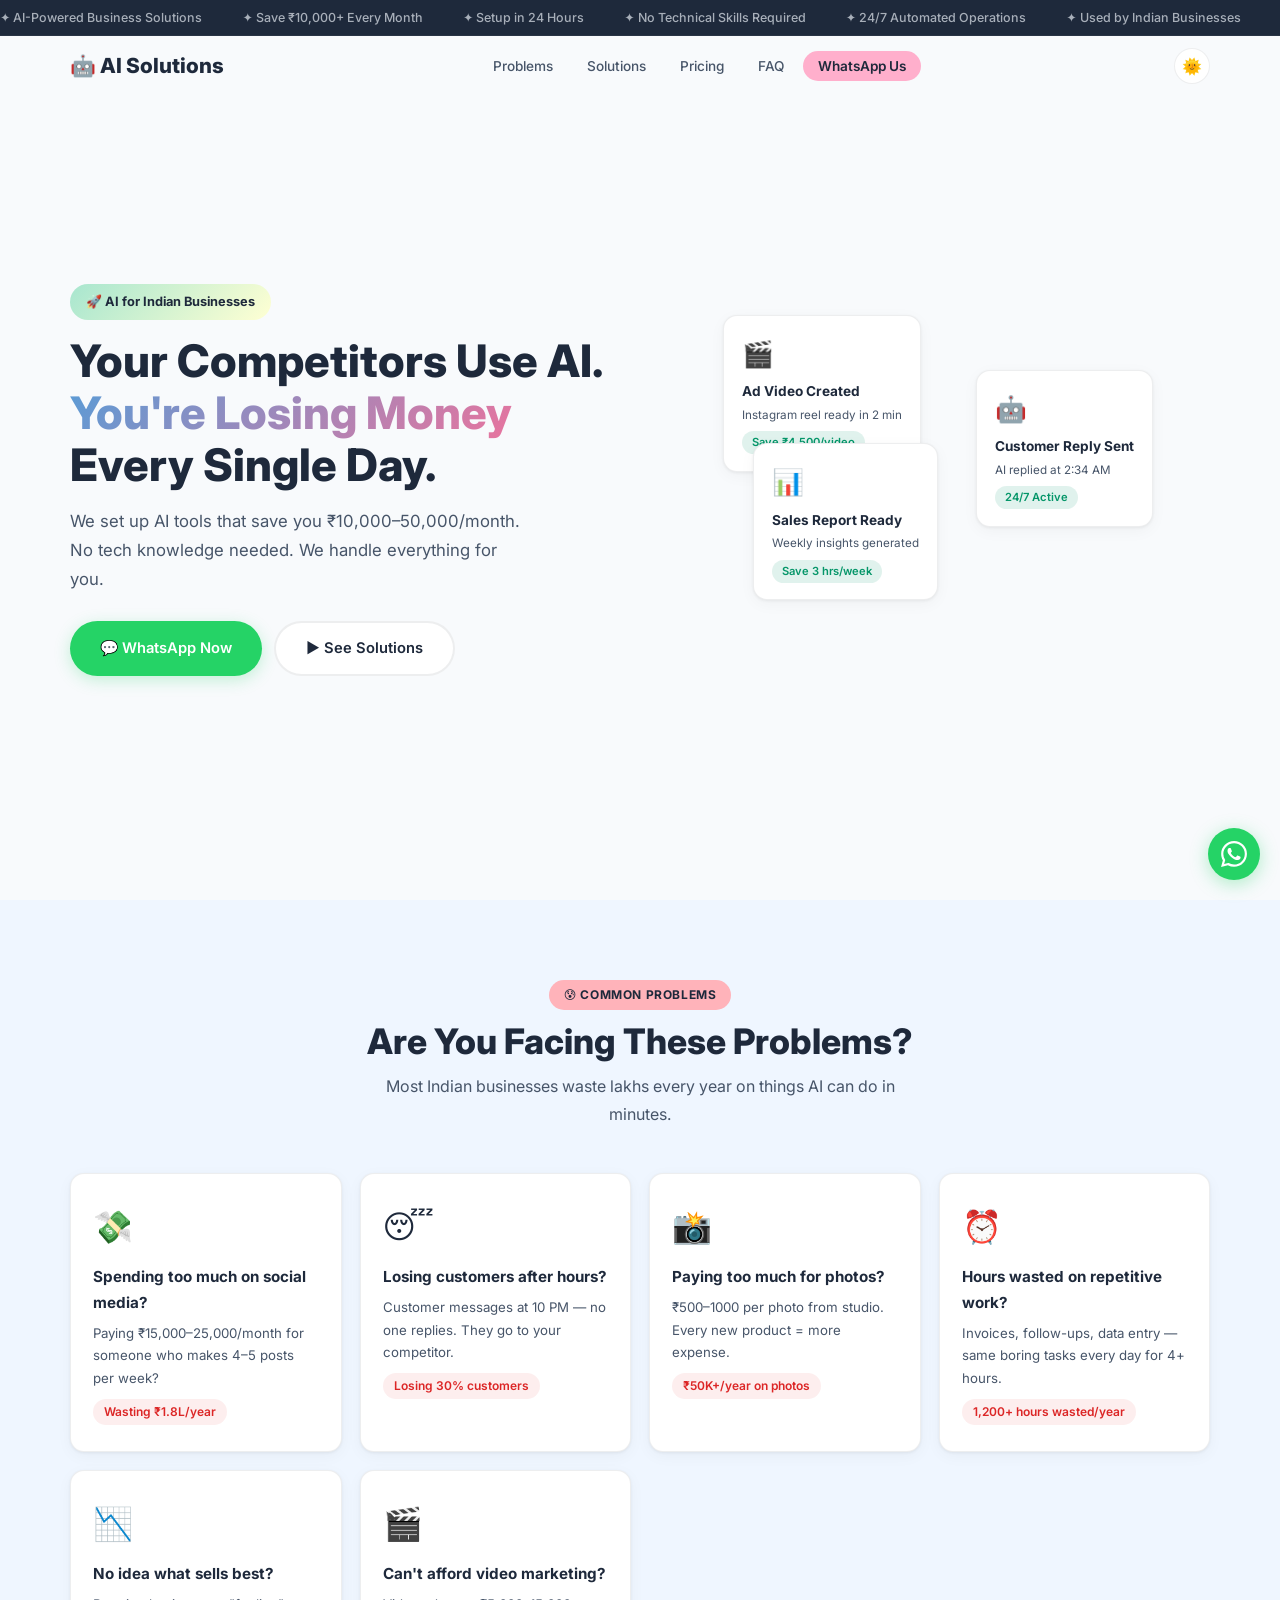
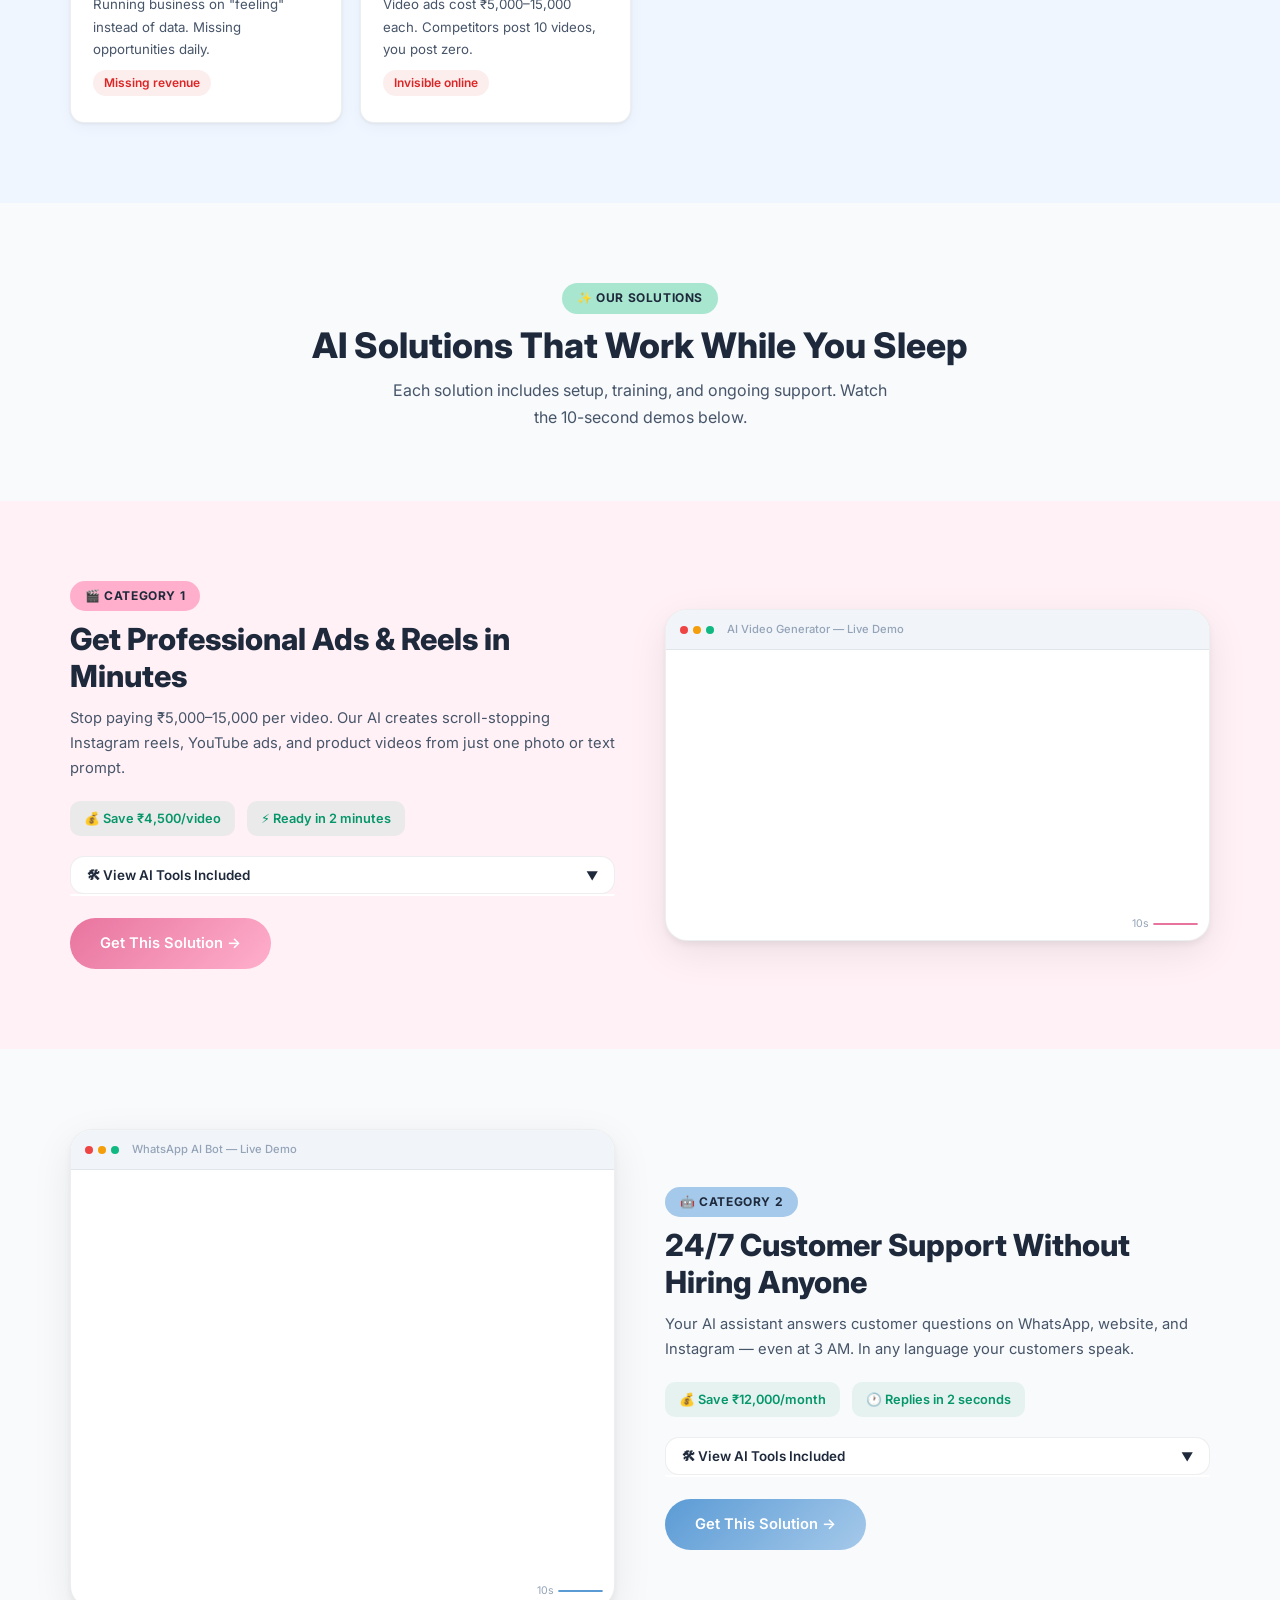
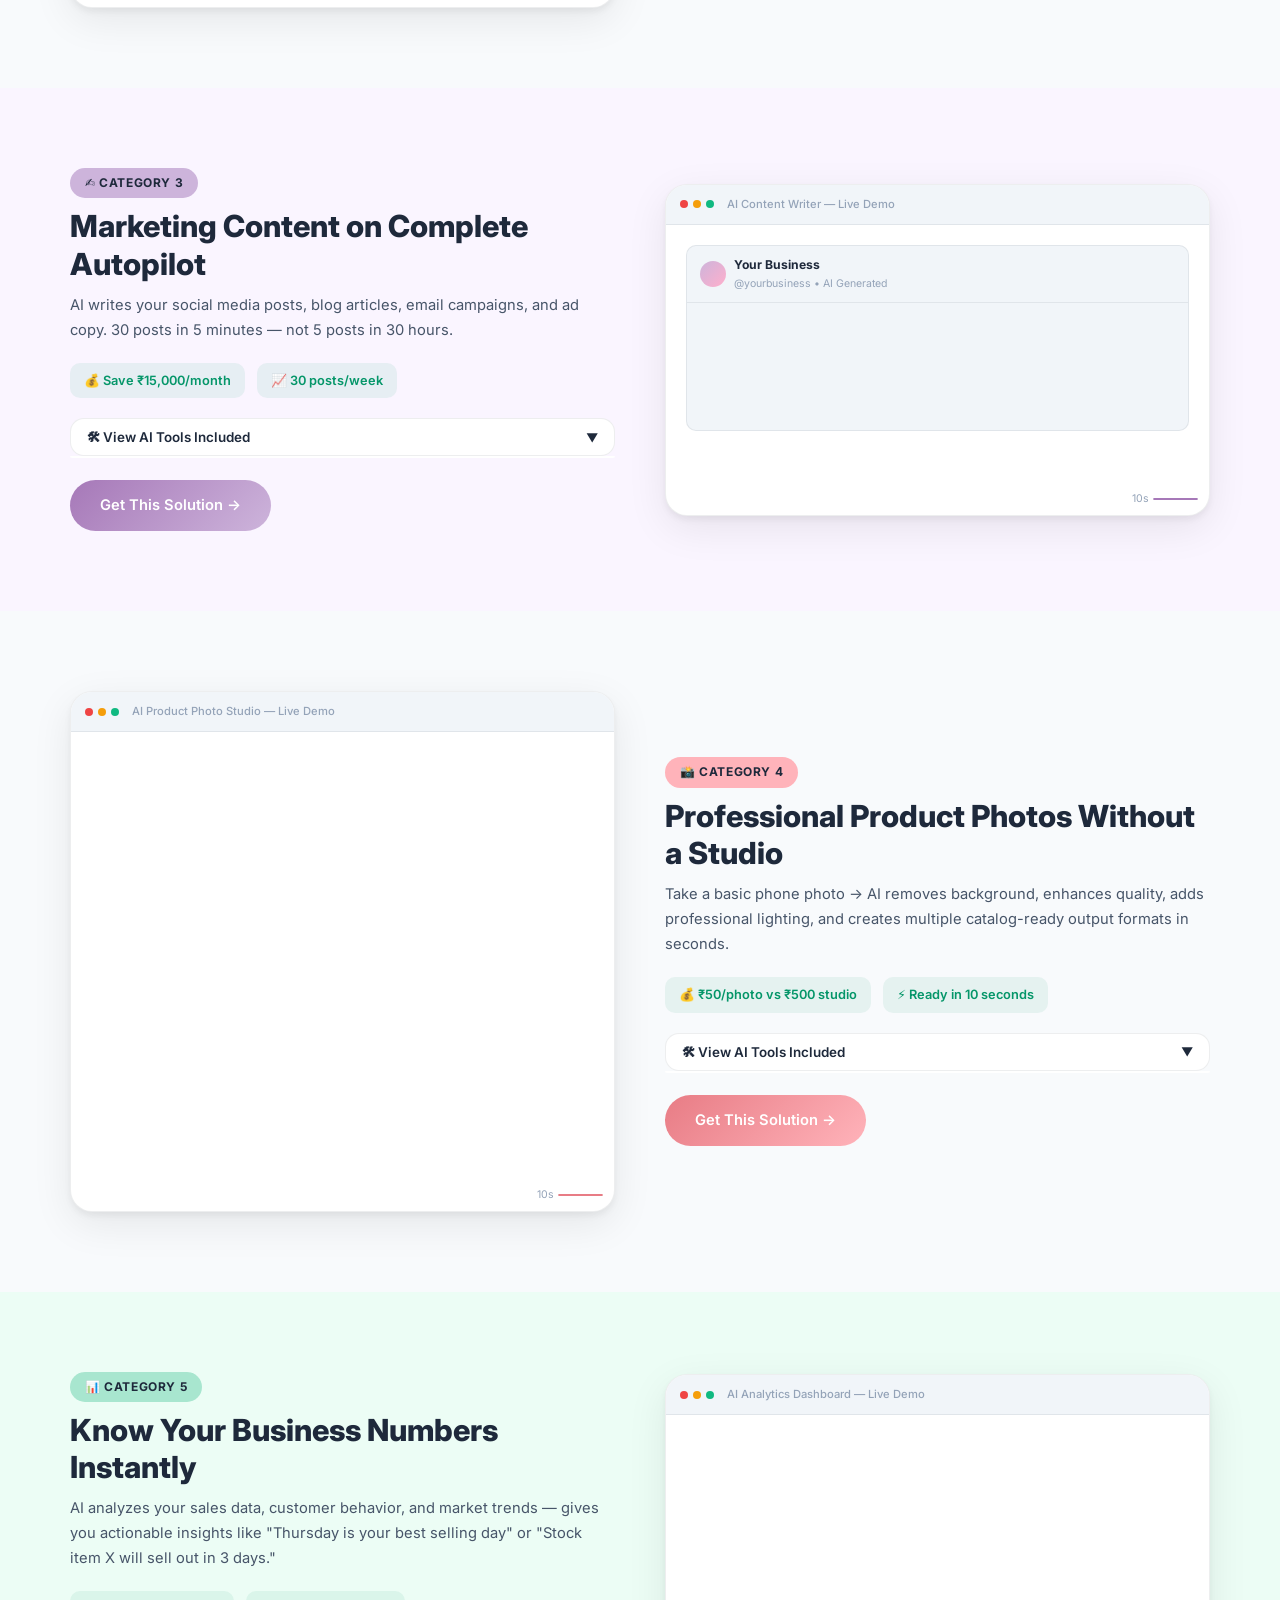
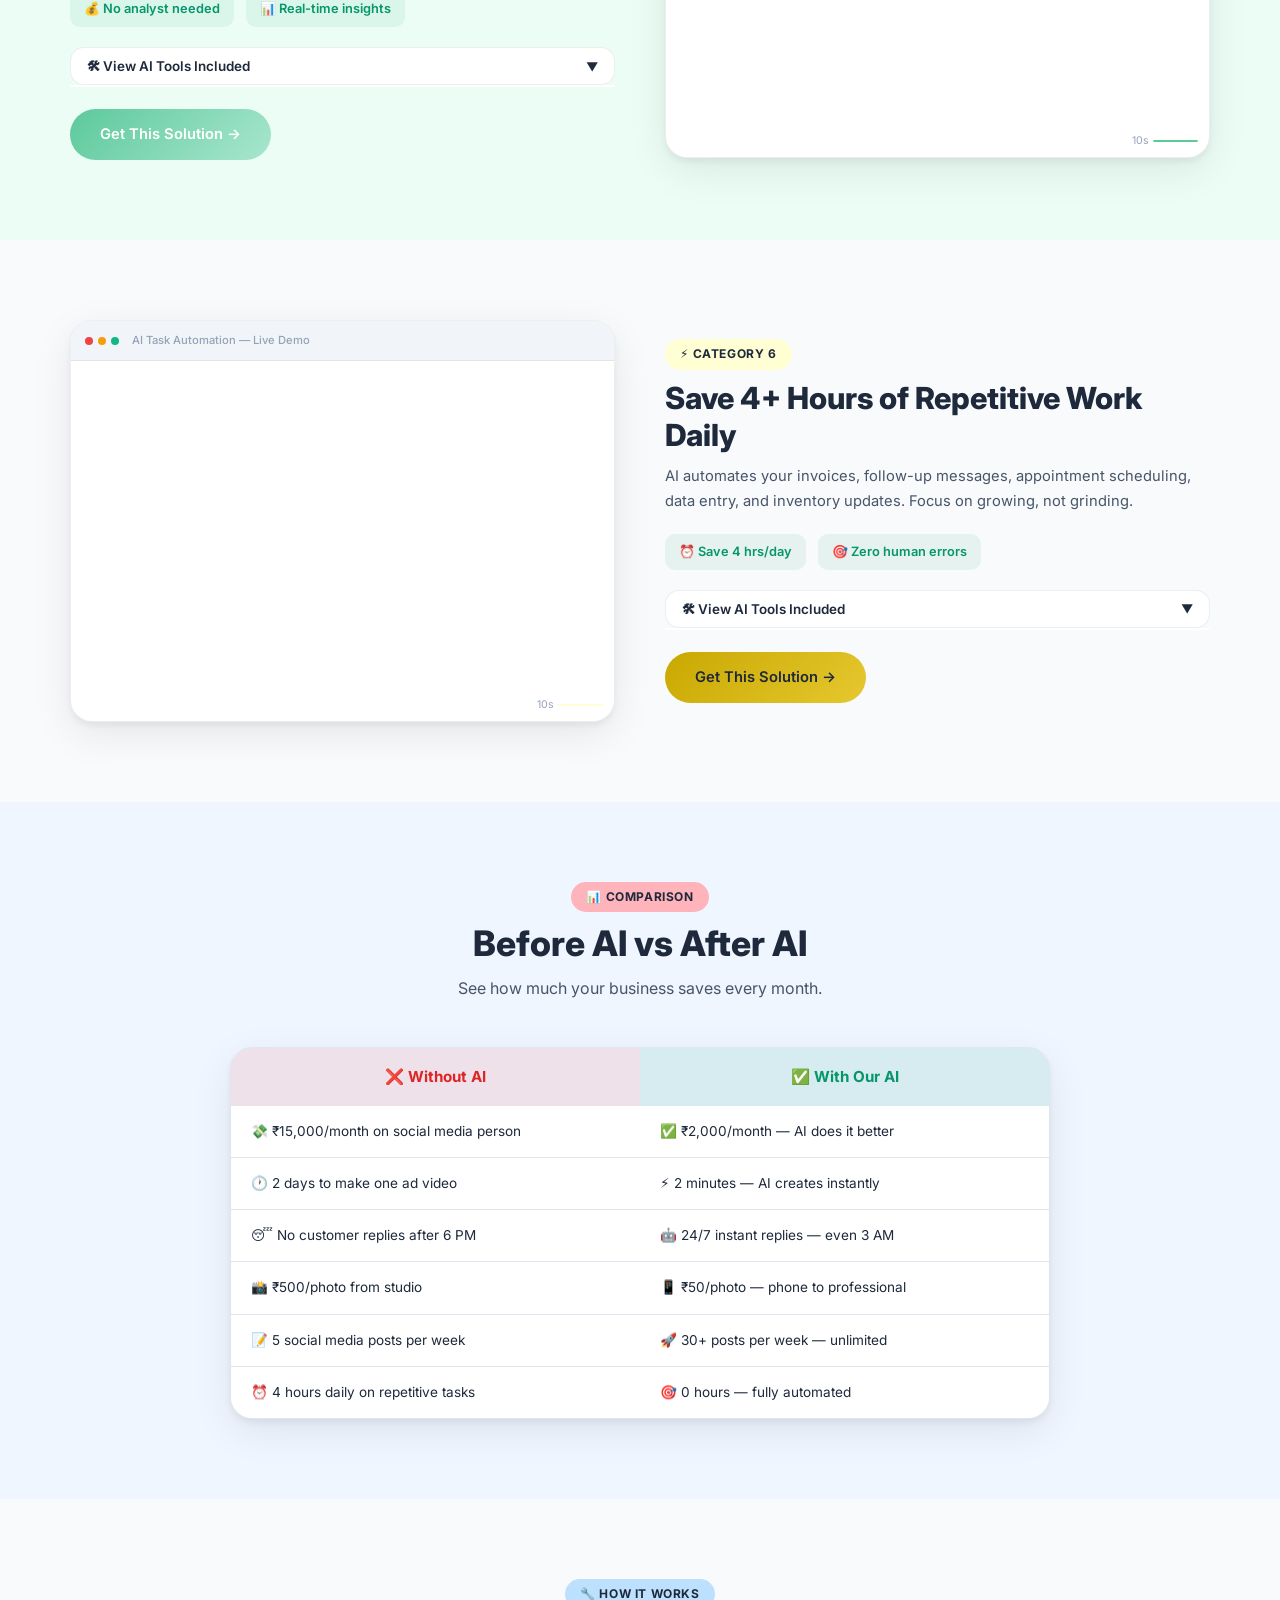
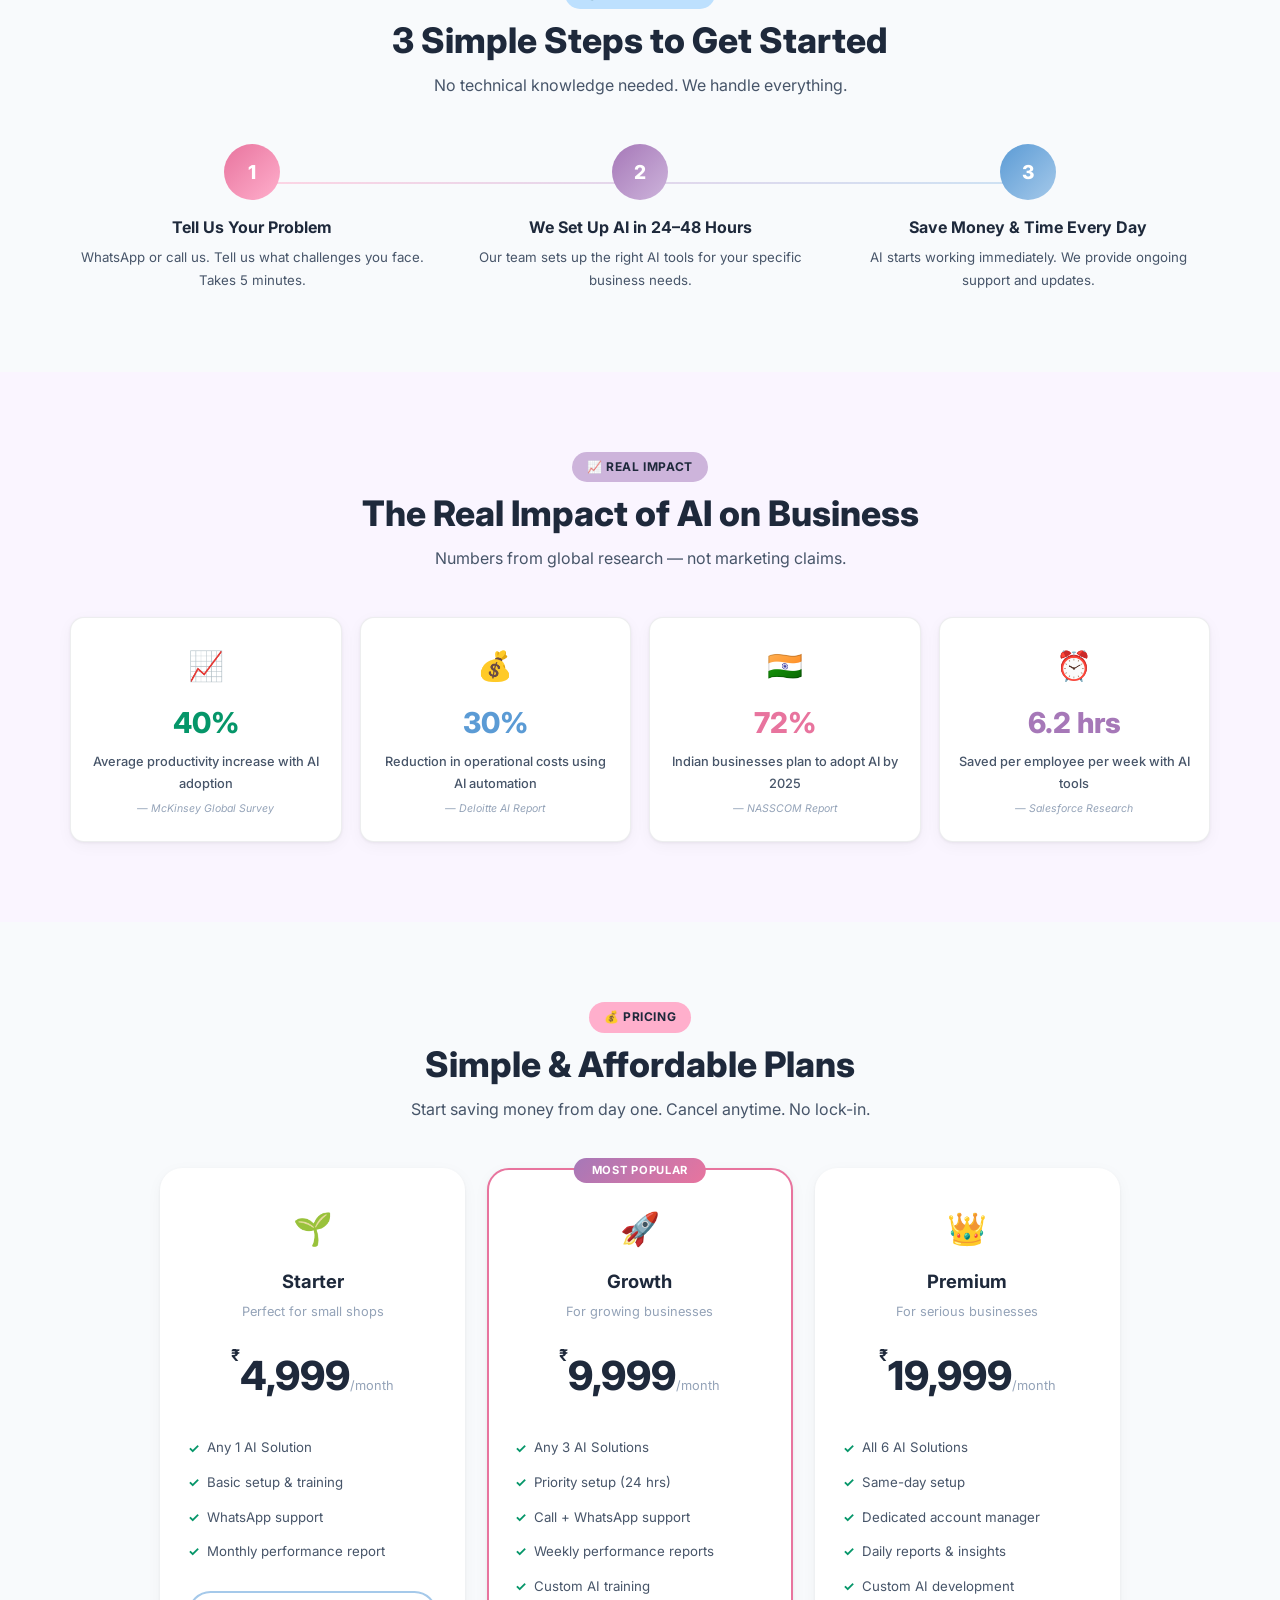
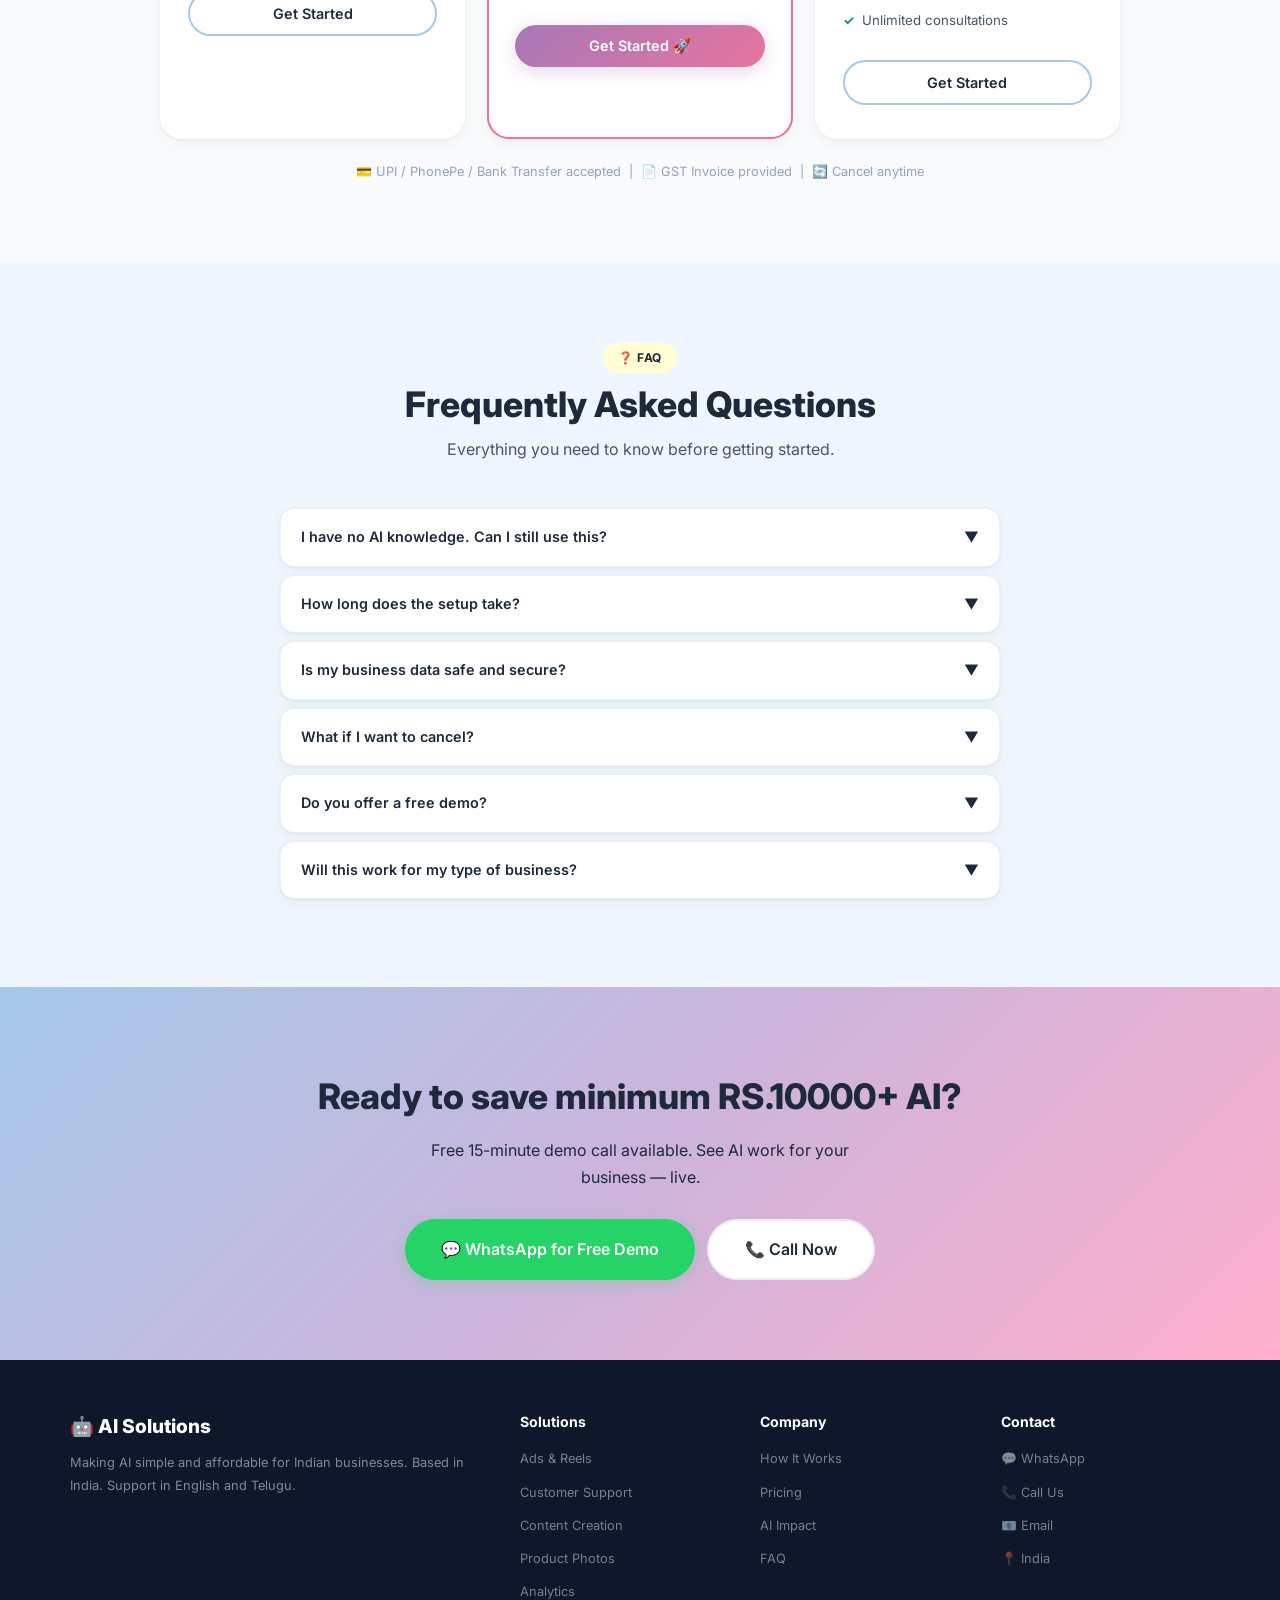
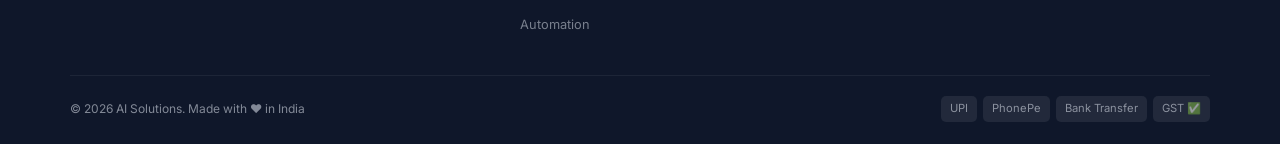
==== commit cc528b62: "Updated WhatsApp links, mail, number and page title" ====
--- a/index.html
+++ b/index.html
@@ -4,7 +4,7 @@
     <meta charset="UTF-8">
     <meta name="viewport" content="width=device-width, initial-scale=1.0">
     <meta name="description" content="AI solutions for Indian businesses. Save time and money with automated content, support, analytics and more.">
-    <title>AI Solutions for Business | Save Time & Money</title>
+    <title>Yantra AI | Save Time & Money</title>
     <link rel="preconnect" href="https://fonts.googleapis.com">
     <link rel="preconnect" href="https://fonts.gstatic.com" crossorigin>
     <link href="https://fonts.googleapis.com/css2?family=Inter:wght@400;500;600;700;800&display=swap" rel="stylesheet">
@@ -457,7 +457,6 @@
 </head>
 <body>
 
-<!-- ═══ TICKER — Always visible at top ═══ -->
 <div class="ticker">
     <div class="ticker-track" aria-hidden="true">
         <span>✦ AI-Powered Business Solutions</span>
@@ -477,7 +476,6 @@
     </div>
 </div>
 
-<!-- ═══ NAVBAR ═══ -->
 <nav class="nav" id="nav">
     <div class="nav-c">
         <a href="#" class="logo">🤖 AI Solutions</a>
@@ -486,7 +484,7 @@
             <li><a href="#solutions">Solutions</a></li>
             <li><a href="#pricing">Pricing</a></li>
             <li><a href="#faq">FAQ</a></li>
-            <li><a href="https://wa.me/91XXXXXXXXXX" class="nav-cta">WhatsApp Us</a></li>
+            <li><a href="https://wa.me/919849912331" class="nav-cta">WhatsApp Us</a></li>
         </ul>
         <div class="nav-right">
             <button class="theme-btn" id="themeBtn" onclick="toggleTheme()" aria-label="Toggle theme">🌞</button>
@@ -495,7 +493,6 @@
     </div>
 </nav>
 
-<!-- ═══ HERO ═══ -->
 <section class="hero">
     <div class="hero-c">
         <div>
@@ -503,7 +500,7 @@
             <h1>Your Competitors Use AI.<br><span class="hl">You're Losing Money</span><br>Every Single Day.</h1>
             <p>We set up AI tools that save you ₹10,000–50,000/month. No tech knowledge needed. We handle everything for you.</p>
             <div class="hero-btns">
-                <a href="https://wa.me/91XXXXXXXXXX?text=Hi%2C%20I%20want%20to%20know%20about%20AI%20solutions%20for%20my%20business" class="btn btn-wa">💬 WhatsApp Now</a>
+                <a href="https://wa.me/919849912331?text=Hi%2C%20I%20want%20to%20know%20about%20AI%20solutions%20for%20my%20business" class="btn btn-wa">💬 WhatsApp Now</a>
                 <a href="#solutions" class="btn btn-out">▶ See Solutions</a>
             </div>
         </div>
@@ -517,7 +514,6 @@
     </div>
 </section>
 
-<!-- ═══ PROBLEMS ═══ -->
 <section class="sec" id="problems" style="background:var(--bg2)">
     <div class="sec-c">
         <div class="tc rv">
@@ -536,7 +532,6 @@
     </div>
 </section>
 
-<!-- ═══ SOLUTIONS INTRO ═══ -->
 <section class="sec" id="solutions" style="padding-bottom:25px">
     <div class="sec-c tc rv">
         <div class="badge" style="background:var(--mint)">✨ Our Solutions</div>
@@ -545,7 +540,6 @@
     </div>
 </section>
 
-<!-- ═══ CAT 1: ADS ═══ -->
 <section class="cat-sec" style="background:var(--bg3)">
     <div class="cat-grid" id="cat-ads">
         <div class="cat-info rv">
@@ -562,7 +556,7 @@
                     <div class="t-item"><span class="t-ic">🎵</span><div><strong>Auto Music & Captions</strong><span>Add trending music, captions, and transitions automatically</span></div></div>
                 </div>
             </div>
-            <a href="https://wa.me/91XXXXXXXXXX?text=I%20want%20AI%20Ads%20and%20Reels%20solution" class="btn btn-acc" style="background:linear-gradient(135deg,var(--accentD),var(--accent))">Get This Solution →</a>
+            <a href="https://wa.me/919849912331?text=I%20want%20AI%20Ads%20and%20Reels%20solution" class="btn btn-acc" style="background:linear-gradient(135deg,var(--accentD),var(--accent))">Get This Solution →</a>
         </div>
         <div class="rv">
             <div class="demo">
@@ -577,7 +571,6 @@
     </div>
 </section>
 
-<!-- ═══ CAT 2: SUPPORT ═══ -->
 <section class="cat-sec" style="background:var(--bg)">
     <div class="cat-grid" id="cat-support">
         <div class="cat-info rv">
@@ -594,7 +587,7 @@
                     <div class="t-item"><span class="t-ic">📱</span><div><strong>Instagram DM Bot</strong><span>Automatically respond to DMs and comments with smart replies</span></div></div>
                 </div>
             </div>
-            <a href="https://wa.me/91XXXXXXXXXX?text=I%20want%20AI%20Customer%20Support%20solution" class="btn btn-acc" style="background:linear-gradient(135deg,var(--primaryD),var(--primary))">Get This Solution →</a>
+            <a href="https://wa.me/919849912331?text=I%20want%20AI%20Customer%20Support%20solution" class="btn btn-acc" style="background:linear-gradient(135deg,var(--primaryD),var(--primary))">Get This Solution →</a>
         </div>
         <div class="rv">
             <div class="demo">
@@ -616,7 +609,6 @@
     </div>
 </section>
 
-<!-- ═══ CAT 3: CONTENT ═══ -->
 <section class="cat-sec" style="background:var(--bg4)">
     <div class="cat-grid" id="cat-content">
         <div class="cat-info rv">
@@ -633,7 +625,7 @@
                     <div class="t-item"><span class="t-ic">#️⃣</span><div><strong>Hashtag Generator</strong><span>Find trending and relevant hashtags to boost your reach</span></div></div>
                 </div>
             </div>
-            <a href="https://wa.me/91XXXXXXXXXX?text=I%20want%20AI%20Content%20Creation%20solution" class="btn btn-acc" style="background:linear-gradient(135deg,var(--secondaryD),var(--secondary))">Get This Solution →</a>
+            <a href="https://wa.me/919849912331?text=I%20want%20AI%20Content%20Creation%20solution" class="btn btn-acc" style="background:linear-gradient(135deg,var(--secondaryD),var(--secondary))">Get This Solution →</a>
         </div>
         <div class="rv">
             <div class="demo">
@@ -656,7 +648,6 @@
     </div>
 </section>
 
-<!-- ═══ CAT 4: PRODUCT PHOTOS — IMPROVED REALISTIC ═══ -->
 <section class="cat-sec" style="background:var(--bg)">
     <div class="cat-grid" id="cat-photos">
         <div class="cat-info rv">
@@ -673,14 +664,13 @@
                     <div class="t-item"><span class="t-ic">🎨</span><div><strong>Lifestyle Shots AI</strong><span>Place your product in realistic lifestyle settings without a photoshoot</span></div></div>
                 </div>
             </div>
-            <a href="https://wa.me/91XXXXXXXXXX?text=I%20want%20AI%20Product%20Photos%20solution" class="btn btn-acc" style="background:linear-gradient(135deg,var(--coralD),var(--coral))">Get This Solution →</a>
+            <a href="https://wa.me/919849912331?text=I%20want%20AI%20Product%20Photos%20solution" class="btn btn-acc" style="background:linear-gradient(135deg,var(--coralD),var(--coral))">Get This Solution →</a>
         </div>
         <div class="rv">
             <div class="demo">
                 <div class="demo-top"><div class="dd"></div><div class="dd"></div><div class="dd"></div><span class="dt">AI Product Photo Studio — Live Demo</span></div>
                 <div class="demo-body d4">
                     <div class="flow">
-                        <!-- Upload: raw phone photo -->
                         <div class="raw">
                             <div class="raw-img"><div class="emoji">👟</div></div>
                             <div class="raw-info">
@@ -689,14 +679,12 @@
                                 <div class="ri-tags"><span class="ri-tag">Messy BG</span><span class="ri-tag">Poor Light</span><span class="ri-tag">Low Res</span></div>
                             </div>
                         </div>
-                        <!-- AI Pipeline steps -->
                         <div class="pipe">
                             <div class="ps"><div class="pchk">✓</div>Background removed & replaced<div class="pbar"><div class="pbf"></div></div></div>
                             <div class="ps"><div class="pchk">✓</div>Upscaled to 4K resolution<div class="pbar"><div class="pbf"></div></div></div>
                             <div class="ps"><div class="pchk">✓</div>Studio lighting applied<div class="pbar"><div class="pbf"></div></div></div>
                             <div class="ps"><div class="pchk">✓</div>Shadow & reflection added<div class="pbar"><div class="pbf"></div></div></div>
                         </div>
-                        <!-- 3 Output variants -->
                         <div class="outs">
                             <div class="out-card">
                                 <div class="out-img a"><span class="q">4K</span>👟</div>
@@ -719,7 +707,6 @@
     </div>
 </section>
 
-<!-- ═══ CAT 5: ANALYTICS ═══ -->
 <section class="cat-sec" style="background:var(--bg5)">
     <div class="cat-grid" id="cat-analytics">
         <div class="cat-info rv">
@@ -736,7 +723,7 @@
                     <div class="t-item"><span class="t-ic">📋</span><div><strong>Auto Reports</strong><span>Daily, weekly, and monthly business reports delivered automatically</span></div></div>
                 </div>
             </div>
-            <a href="https://wa.me/91XXXXXXXXXX?text=I%20want%20AI%20Analytics%20solution" class="btn btn-acc" style="background:linear-gradient(135deg,var(--mintD),var(--mint))">Get This Solution →</a>
+            <a href="https://wa.me/919849912331?text=I%20want%20AI%20Analytics%20solution" class="btn btn-acc" style="background:linear-gradient(135deg,var(--mintD),var(--mint))">Get This Solution →</a>
         </div>
         <div class="rv">
             <div class="demo">
@@ -765,7 +752,6 @@
     </div>
 </section>
 
-<!-- ═══ CAT 6: AUTOMATION ═══ -->
 <section class="cat-sec" style="background:var(--bg)">
     <div class="cat-grid" id="cat-automation">
         <div class="cat-info rv">
@@ -782,7 +768,7 @@
                     <div class="t-item"><span class="t-ic">📦</span><div><strong>Inventory Manager</strong><span>Track stock, get low-stock alerts, and auto-generate purchase orders</span></div></div>
                 </div>
             </div>
-            <a href="https://wa.me/91XXXXXXXXXX?text=I%20want%20AI%20Automation%20solution" class="btn btn-acc" style="background:linear-gradient(135deg,#C9A800,#E6C830);color:var(--badge-text)">Get This Solution →</a>
+            <a href="https://wa.me/919849912331?text=I%20want%20AI%20Automation%20solution" class="btn btn-acc" style="background:linear-gradient(135deg,#C9A800,#E6C830);color:var(--badge-text)">Get This Solution →</a>
         </div>
         <div class="rv">
             <div class="demo">
@@ -803,7 +789,6 @@
     </div>
 </section>
 
-<!-- ═══ COMPARISON ═══ -->
 <section class="sec" style="background:var(--bg2)">
     <div class="sec-c">
         <div class="tc rv">
@@ -823,7 +808,6 @@
     </div>
 </section>
 
-<!-- ═══ HOW IT WORKS ═══ -->
 <section class="sec" id="how">
     <div class="sec-c">
         <div class="tc rv">
@@ -839,7 +823,6 @@
     </div>
 </section>
 
-<!-- ═══ AI IMPACT ═══ -->
 <section class="sec" id="impact" style="background:var(--bg4)">
     <div class="sec-c">
         <div class="tc rv">
@@ -856,7 +839,6 @@
     </div>
 </section>
 
-<!-- ═══ PRICING ═══ -->
 <section class="sec" id="pricing">
     <div class="sec-c">
         <div class="tc rv">
@@ -869,27 +851,26 @@
                 <div class="pr-ic">🌱</div><div class="pr-nm">Starter</div><div class="pr-ds">Perfect for small shops</div>
                 <div class="pr-am"><span class="pr-cur">₹</span><span class="pr-val">4,999</span><span class="pr-per">/month</span></div>
                 <ul class="pr-feat"><li>Any 1 AI Solution</li><li>Basic setup & training</li><li>WhatsApp support</li><li>Monthly performance report</li></ul>
-                <button class="bp bp-o" onclick="window.open('https://wa.me/91XXXXXXXXXX?text=I%20want%20Starter%20Plan')">Get Started</button>
+                <button class="bp bp-o" onclick="window.open('https://wa.me/919849912331?text=I%20want%20Starter%20Plan')">Get Started</button>
             </div>
             <div class="pr-card pop rv">
                 <div class="pop-b">Most Popular</div>
                 <div class="pr-ic">🚀</div><div class="pr-nm">Growth</div><div class="pr-ds">For growing businesses</div>
                 <div class="pr-am"><span class="pr-cur">₹</span><span class="pr-val">9,999</span><span class="pr-per">/month</span></div>
                 <ul class="pr-feat"><li>Any 3 AI Solutions</li><li>Priority setup (24 hrs)</li><li>Call + WhatsApp support</li><li>Weekly performance reports</li><li>Custom AI training</li></ul>
-                <button class="bp bp-f" onclick="window.open('https://wa.me/91XXXXXXXXXX?text=I%20want%20Growth%20Plan')">Get Started 🚀</button>
+                <button class="bp bp-f" onclick="window.open('https://wa.me/919849912331?text=I%20want%20Growth%20Plan')">Get Started 🚀</button>
             </div>
             <div class="pr-card rv">
                 <div class="pr-ic">👑</div><div class="pr-nm">Premium</div><div class="pr-ds">For serious businesses</div>
                 <div class="pr-am"><span class="pr-cur">₹</span><span class="pr-val">19,999</span><span class="pr-per">/month</span></div>
                 <ul class="pr-feat"><li>All 6 AI Solutions</li><li>Same-day setup</li><li>Dedicated account manager</li><li>Daily reports & insights</li><li>Custom AI development</li><li>Unlimited consultations</li></ul>
-                <button class="bp bp-o" onclick="window.open('https://wa.me/91XXXXXXXXXX?text=I%20want%20Premium%20Plan')">Get Started</button>
+                <button class="bp bp-o" onclick="window.open('https://wa.me/919849912331?text=I%20want%20Premium%20Plan')">Get Started</button>
             </div>
         </div>
         <p class="rv" style="text-align:center;margin-top:22px;color:var(--text3);font-size:.8rem">💳 UPI / PhonePe / Bank Transfer accepted &nbsp;|&nbsp; 📄 GST Invoice provided &nbsp;|&nbsp; 🔄 Cancel anytime</p>
     </div>
 </section>
 
-<!-- ═══ FAQ ═══ -->
 <section class="sec" id="faq" style="background:var(--bg2)">
     <div class="sec-c">
         <div class="tc rv">
@@ -908,25 +889,23 @@
     </div>
 </section>
 
-<!-- ═══ CTA ═══ -->
 <section class="cta">
     <div class="rv">
-        <h2>Ready to save minimun RS.10000+ AI?</h2>
+        <h2>Ready to save minimum RS.10000+ AI?</h2>
         <p>Free 15-minute demo call available. See AI work for your business — live.</p>
         <div class="cta-btns">
-            <a href="https://wa.me/91XXXXXXXXXX?text=Hi%2C%20I%20want%20a%20free%20demo%20of%20AI%20solutions" class="btn btn-wa" style="font-size:1rem;padding:15px 36px">💬 WhatsApp for Free Demo</a>
-            <a href="tel:+91XXXXXXXXXX" class="btn btn-out" style="font-size:1rem;padding:15px 36px;border-color:var(--border)">📞 Call Now</a>
-        </div>
-    </div>
-</section>
-
-<!-- ═══ FOOTER ═══ -->
+            <a href="https://wa.me/919849912331?text=Hi%2C%20I%20want%20a%20free%20demo%20of%20AI%20solutions" class="btn btn-wa" style="font-size:1rem;padding:15px 36px">💬 WhatsApp for Free Demo</a>
+            <a href="tel:+917569954665" class="btn btn-out" style="font-size:1rem;padding:15px 36px;border-color:var(--border)">📞 Call Now</a>
+        </div>
+    </div>
+</section>
+
 <footer class="footer">
     <div class="fg">
-        <div><div class="fb">🤖 AI Solutions</div><p class="fd">Making AI simple and affordable for Indian businesses. Based in India. Support in English and Hindi.</p></div>
+        <div><div class="fb">🤖 AI Solutions</div><p class="fd">Making AI simple and affordable for Indian businesses. Based in India. Support in English and Telugu.</p></div>
         <div><div class="ft">Solutions</div><ul class="fl"><li><a href="#cat-ads">Ads & Reels</a></li><li><a href="#cat-support">Customer Support</a></li><li><a href="#cat-content">Content Creation</a></li><li><a href="#cat-photos">Product Photos</a></li><li><a href="#cat-analytics">Analytics</a></li><li><a href="#cat-automation">Automation</a></li></ul></div>
         <div><div class="ft">Company</div><ul class="fl"><li><a href="#how">How It Works</a></li><li><a href="#pricing">Pricing</a></li><li><a href="#impact">AI Impact</a></li><li><a href="#faq">FAQ</a></li></ul></div>
-        <div><div class="ft">Contact</div><ul class="fl"><li><a href="https://wa.me/91XXXXXXXXXX">💬 WhatsApp</a></li><li><a href="tel:+91XXXXXXXXXX">📞 Call Us</a></li><li><a href="mailto:hello@yourbusiness.com">📧 Email</a></li><li><a href="#">📍 India</a></li></ul></div>
+        <div><div class="ft">Contact</div><ul class="fl"><li><a href="https://wa.me/919849912331">💬 WhatsApp</a></li><li><a href="tel:+917569954665">📞 Call Us</a></li><li><a href="mailto:ghantatagore@gmail.com">📧 Email</a></li><li><a href="#">📍 India</a></li></ul></div>
     </div>
     <div class="fbot">
         <span>© 2026 AI Solutions. Made with ❤️ in India</span>
@@ -934,9 +913,8 @@
     </div>
 </footer>
 
-<!-- ═══ WA FLOAT ═══ -->
 <div class="waf">
-    <a href="https://wa.me/91XXXXXXXXXX?text=Hi%2C%20I%20want%20to%20know%20about%20AI%20solutions" target="_blank" rel="noopener" aria-label="Chat on WhatsApp">
+    <a href="https://wa.me/919849912331?text=Hi%2C%20I%20want%20to%20know%20about%20AI%20solutions" target="_blank" rel="noopener" aria-label="Chat on WhatsApp">
         <svg viewBox="0 0 24 24"><path d="M17.472 14.382c-.297-.149-1.758-.867-2.03-.967-.273-.099-.471-.148-.67.15-.197.297-.767.966-.94 1.164-.173.199-.347.223-.644.075-.297-.15-1.255-.463-2.39-1.475-.883-.788-1.48-1.761-1.653-2.059-.173-.297-.018-.458.13-.606.134-.133.298-.347.446-.52.149-.174.198-.298.298-.497.099-.198.05-.371-.025-.52-.075-.149-.669-1.612-.916-2.207-.242-.579-.487-.5-.669-.51-.173-.008-.371-.01-.57-.01-.198 0-.52.074-.792.372-.272.297-1.04 1.016-1.04 2.479 0 1.462 1.065 2.875 1.213 3.074.149.198 2.096 3.2 5.077 4.487.709.306 1.262.489 1.694.625.712.227 1.36.195 1.871.118.571-.085 1.758-.719 2.006-1.413.248-.694.248-1.289.173-1.413-.074-.124-.272-.198-.57-.347m-5.421 7.403h-.004a9.87 9.87 0 01-5.031-1.378l-.361-.214-3.741.982.998-3.648-.235-.374a9.86 9.86 0 01-1.51-5.26c.001-5.45 4.436-9.884 9.888-9.884 2.64 0 5.122 1.03 6.988 2.898a9.825 9.825 0 012.893 6.994c-.003 5.45-4.437 9.884-9.885 9.884m8.413-18.297A11.815 11.815 0 0012.05 0C5.495 0 .16 5.335.157 11.892c0 2.096.547 4.142 1.588 5.945L.057 24l6.305-1.654a11.882 11.882 0 005.683 1.448h.005c6.554 0 11.89-5.335 11.893-11.893a11.821 11.821 0 00-3.48-8.413z"/></svg>
     </a>
 </div>
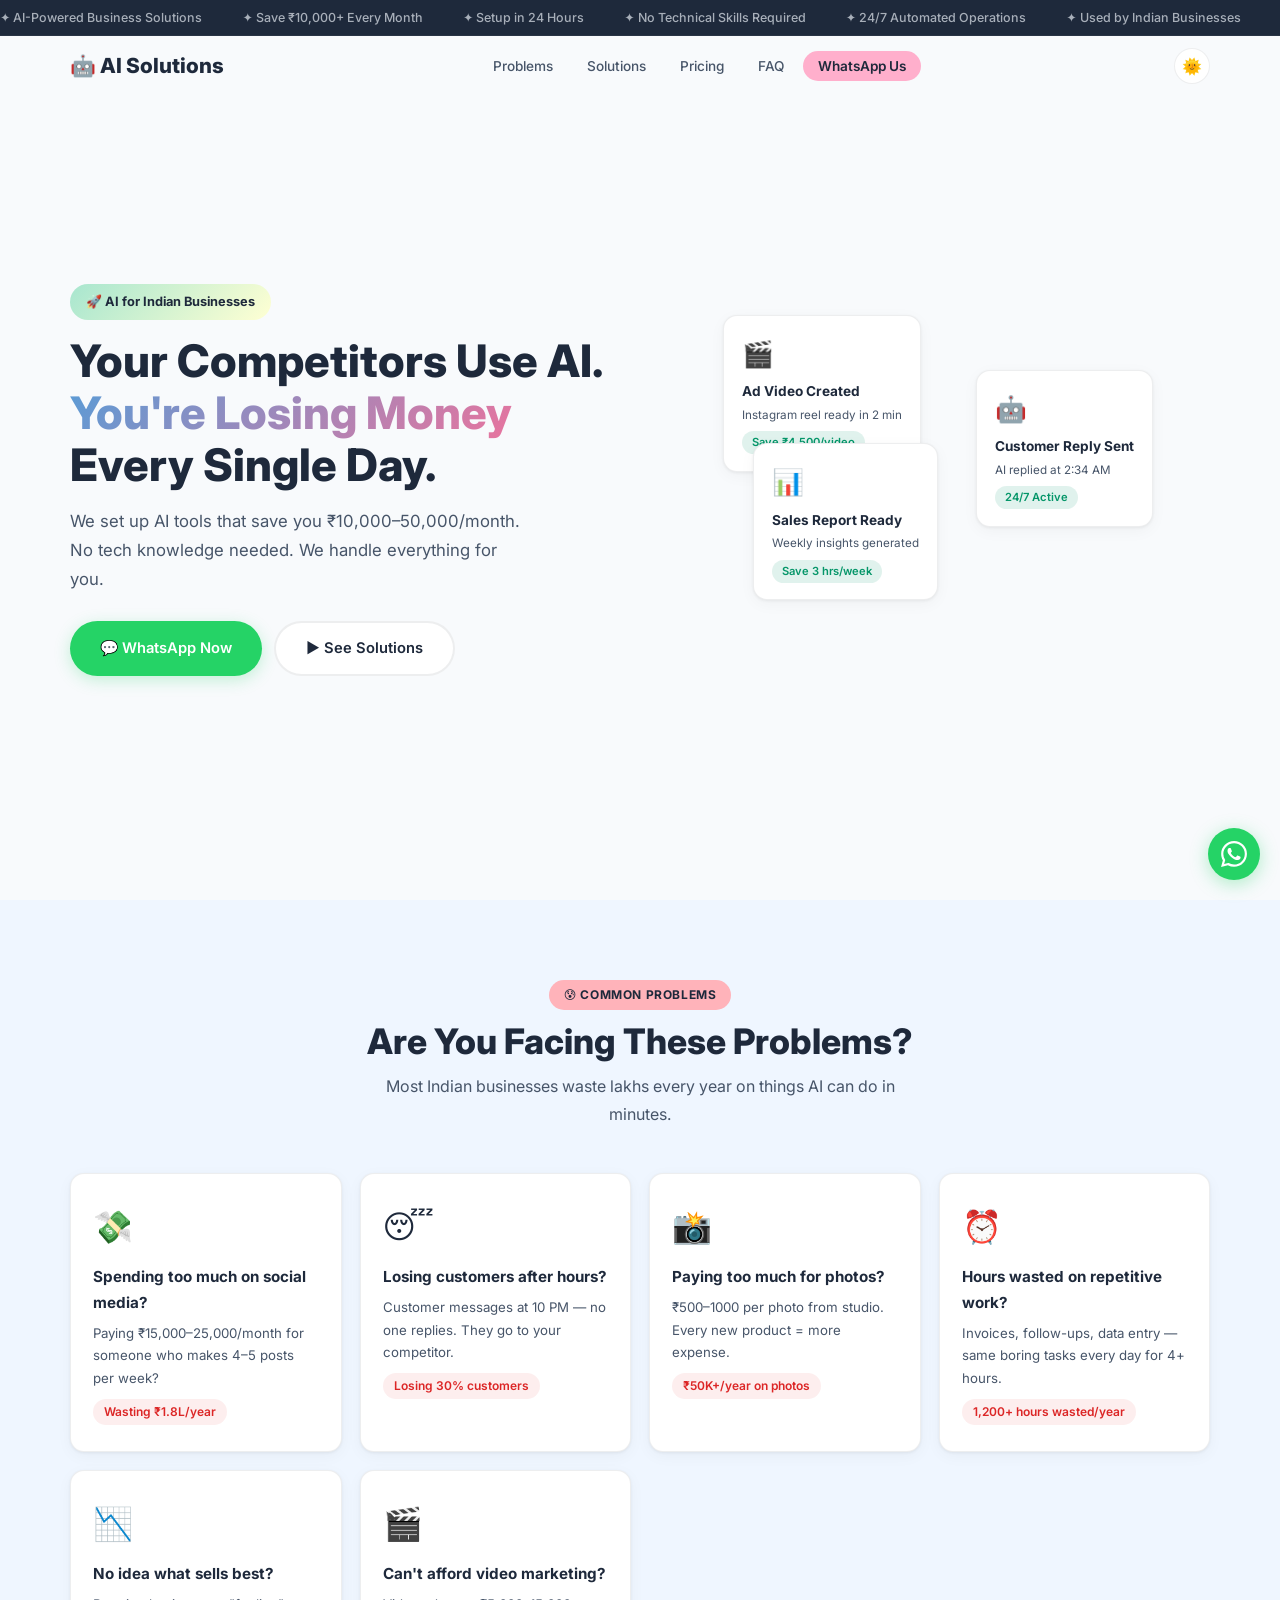
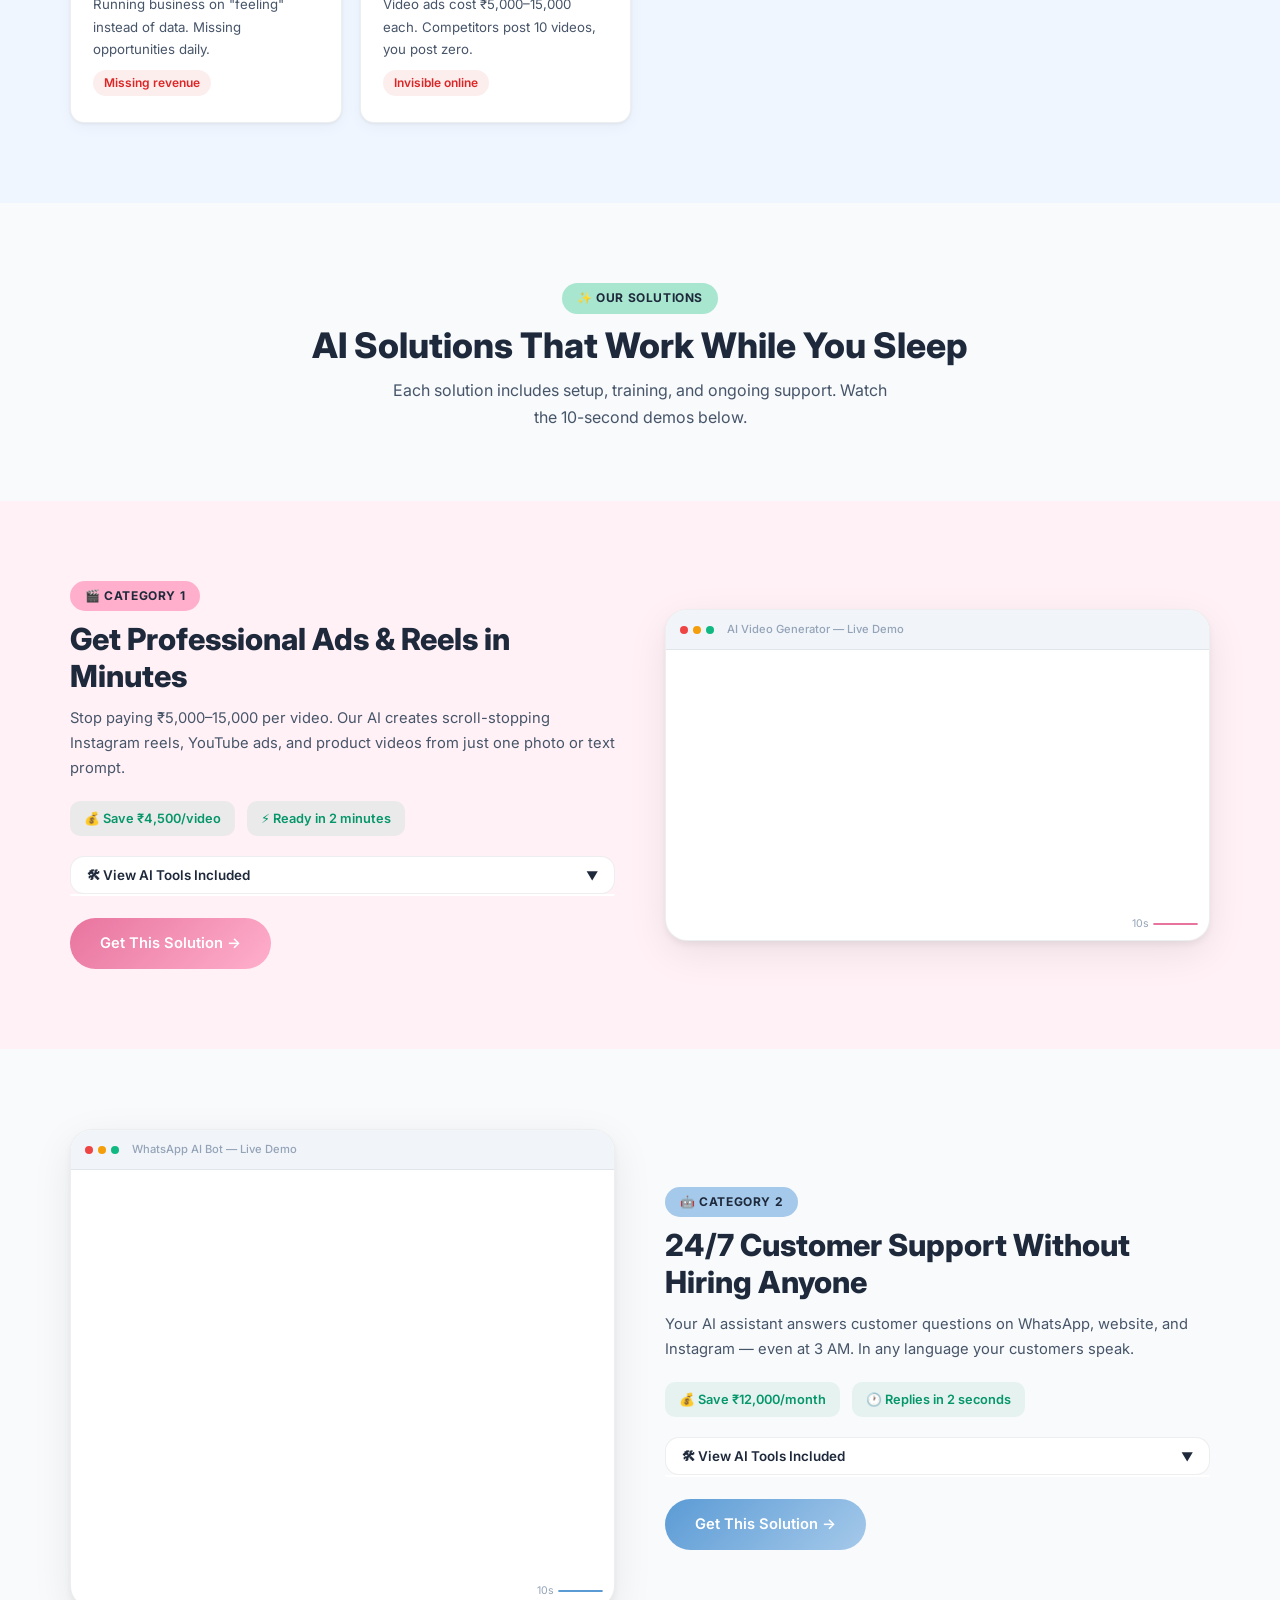
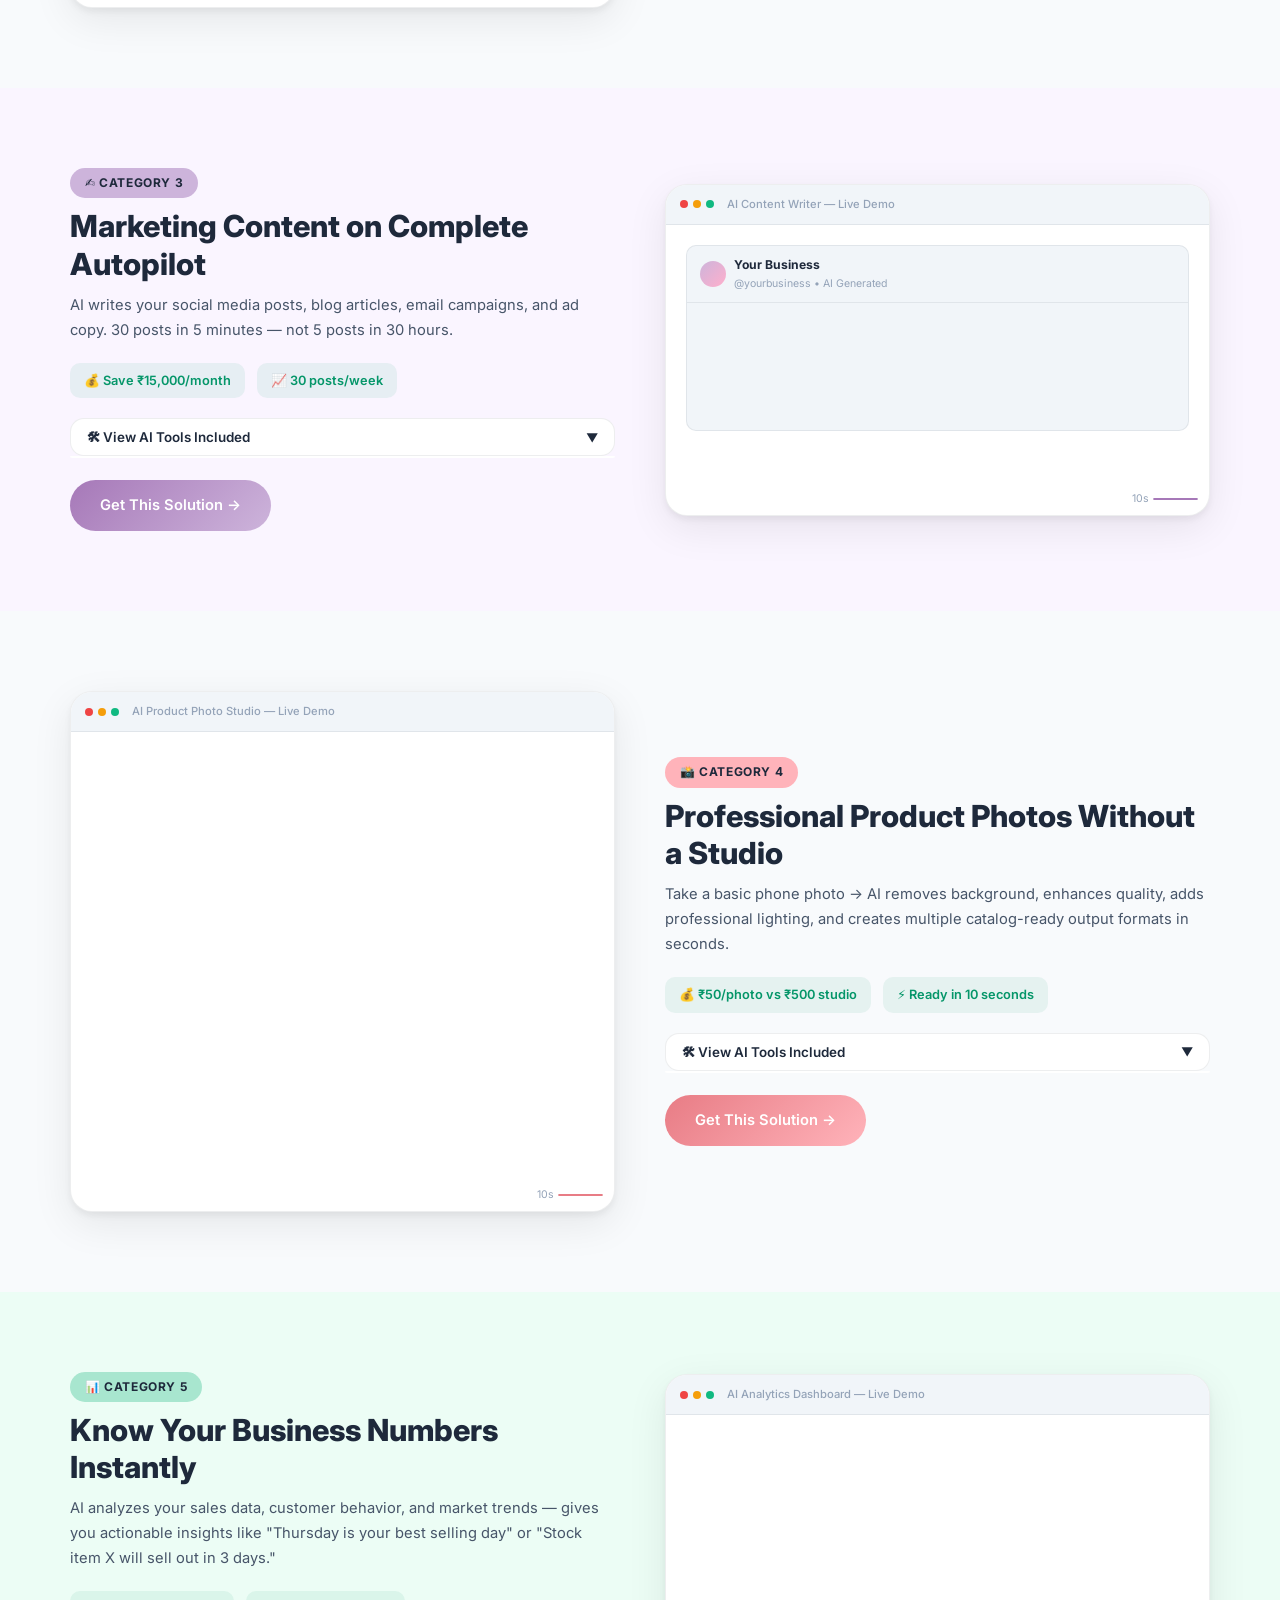
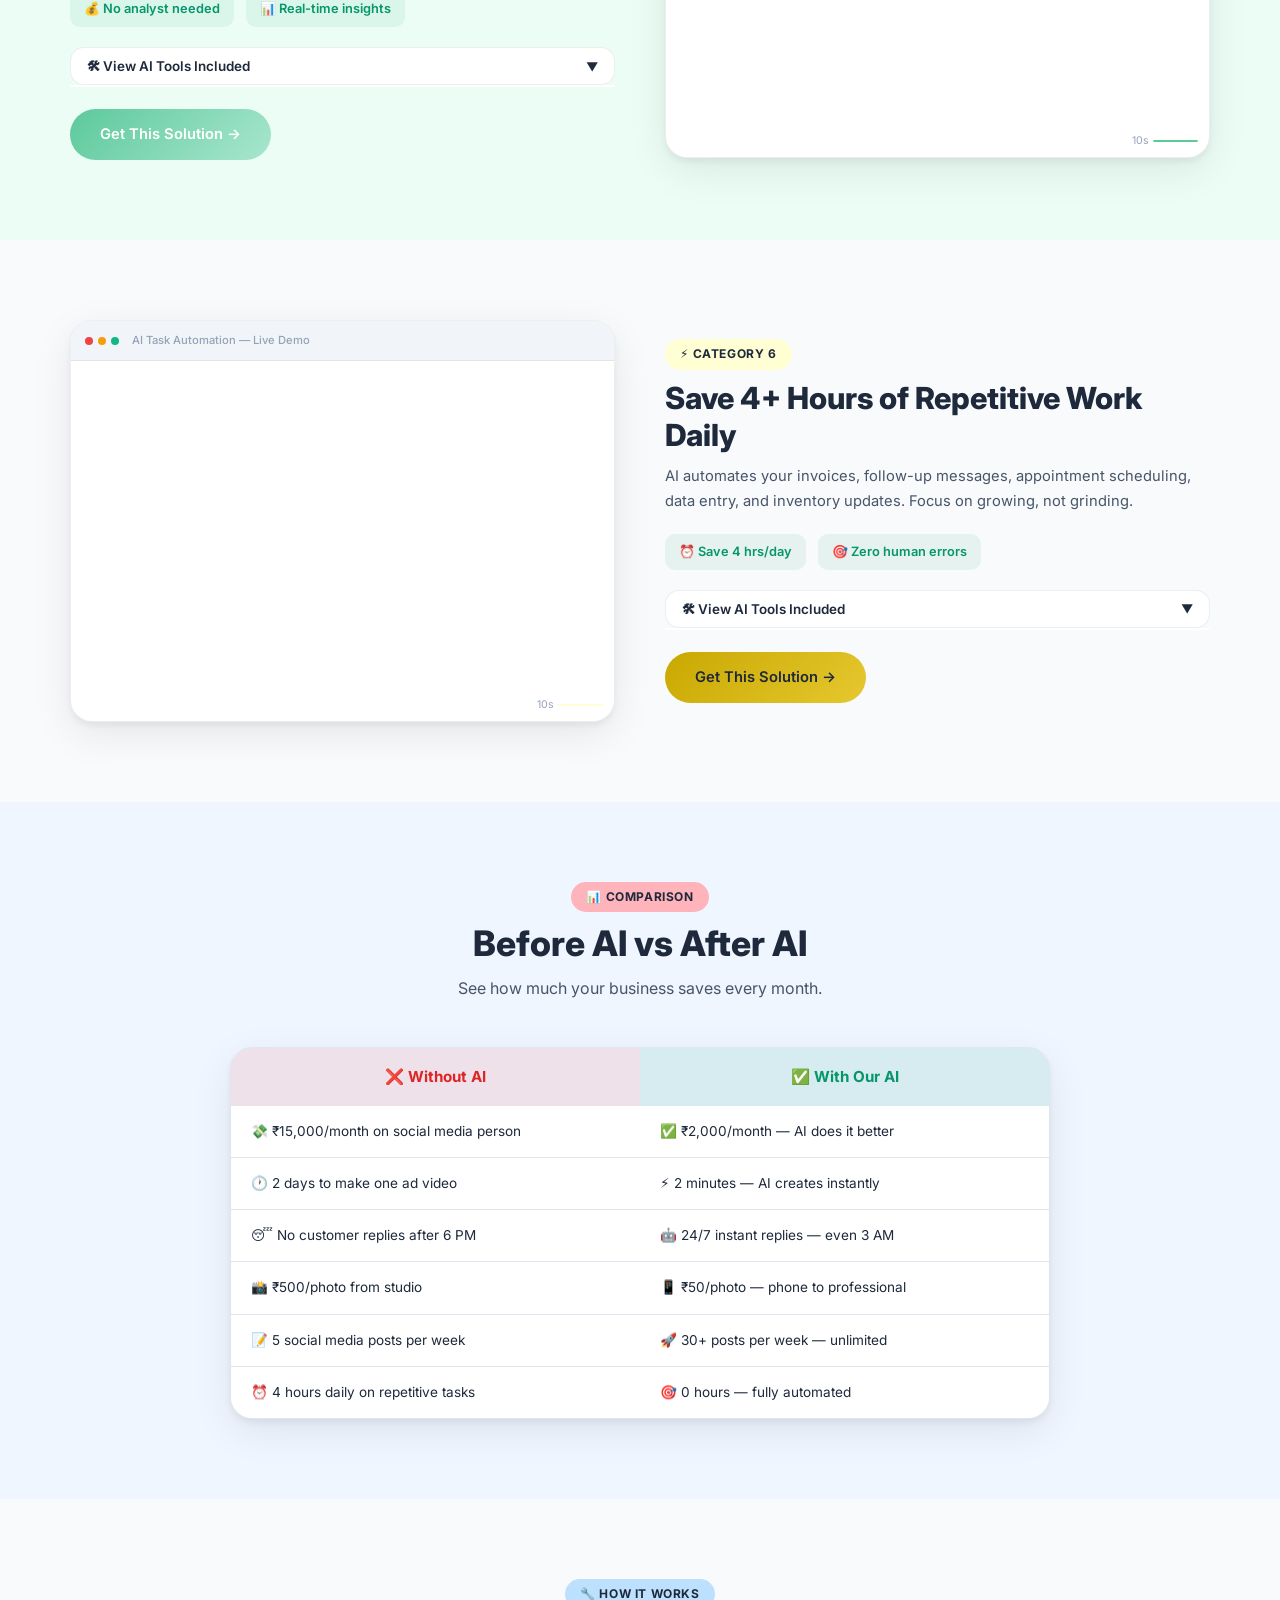
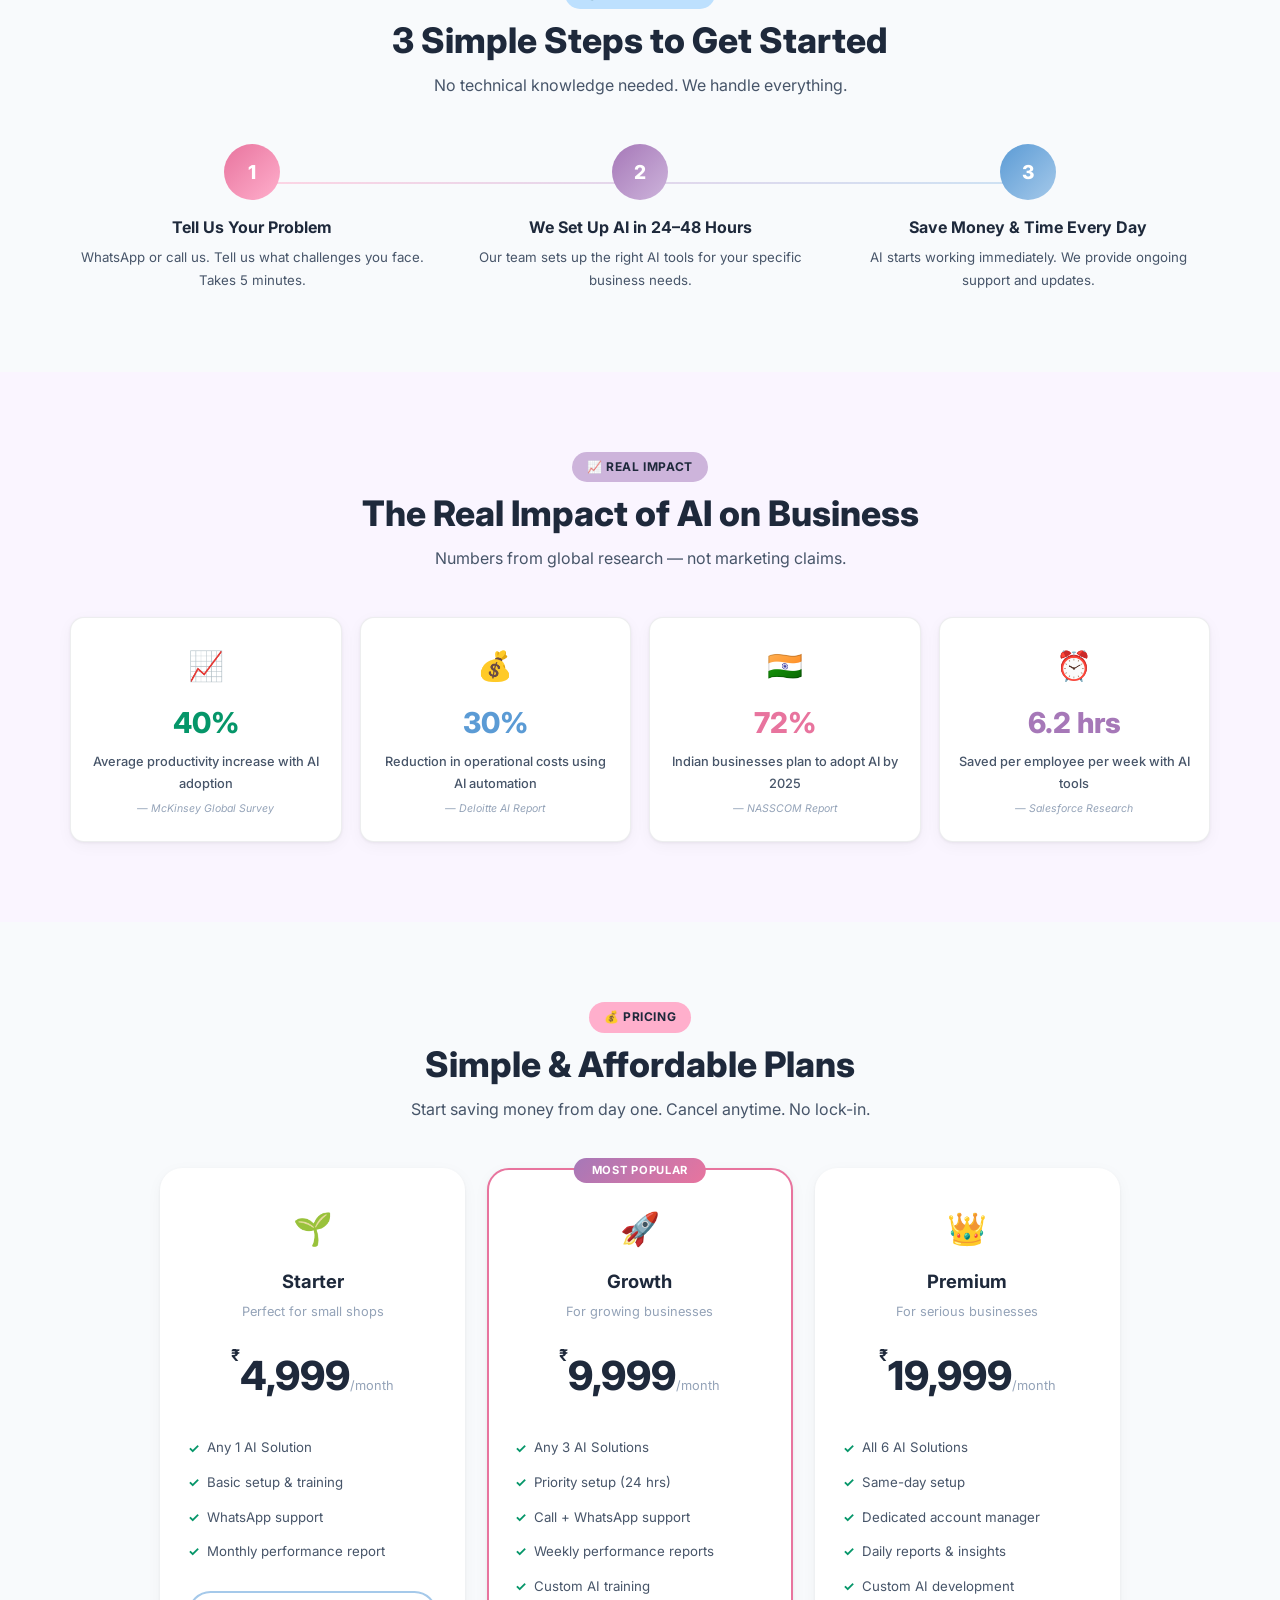
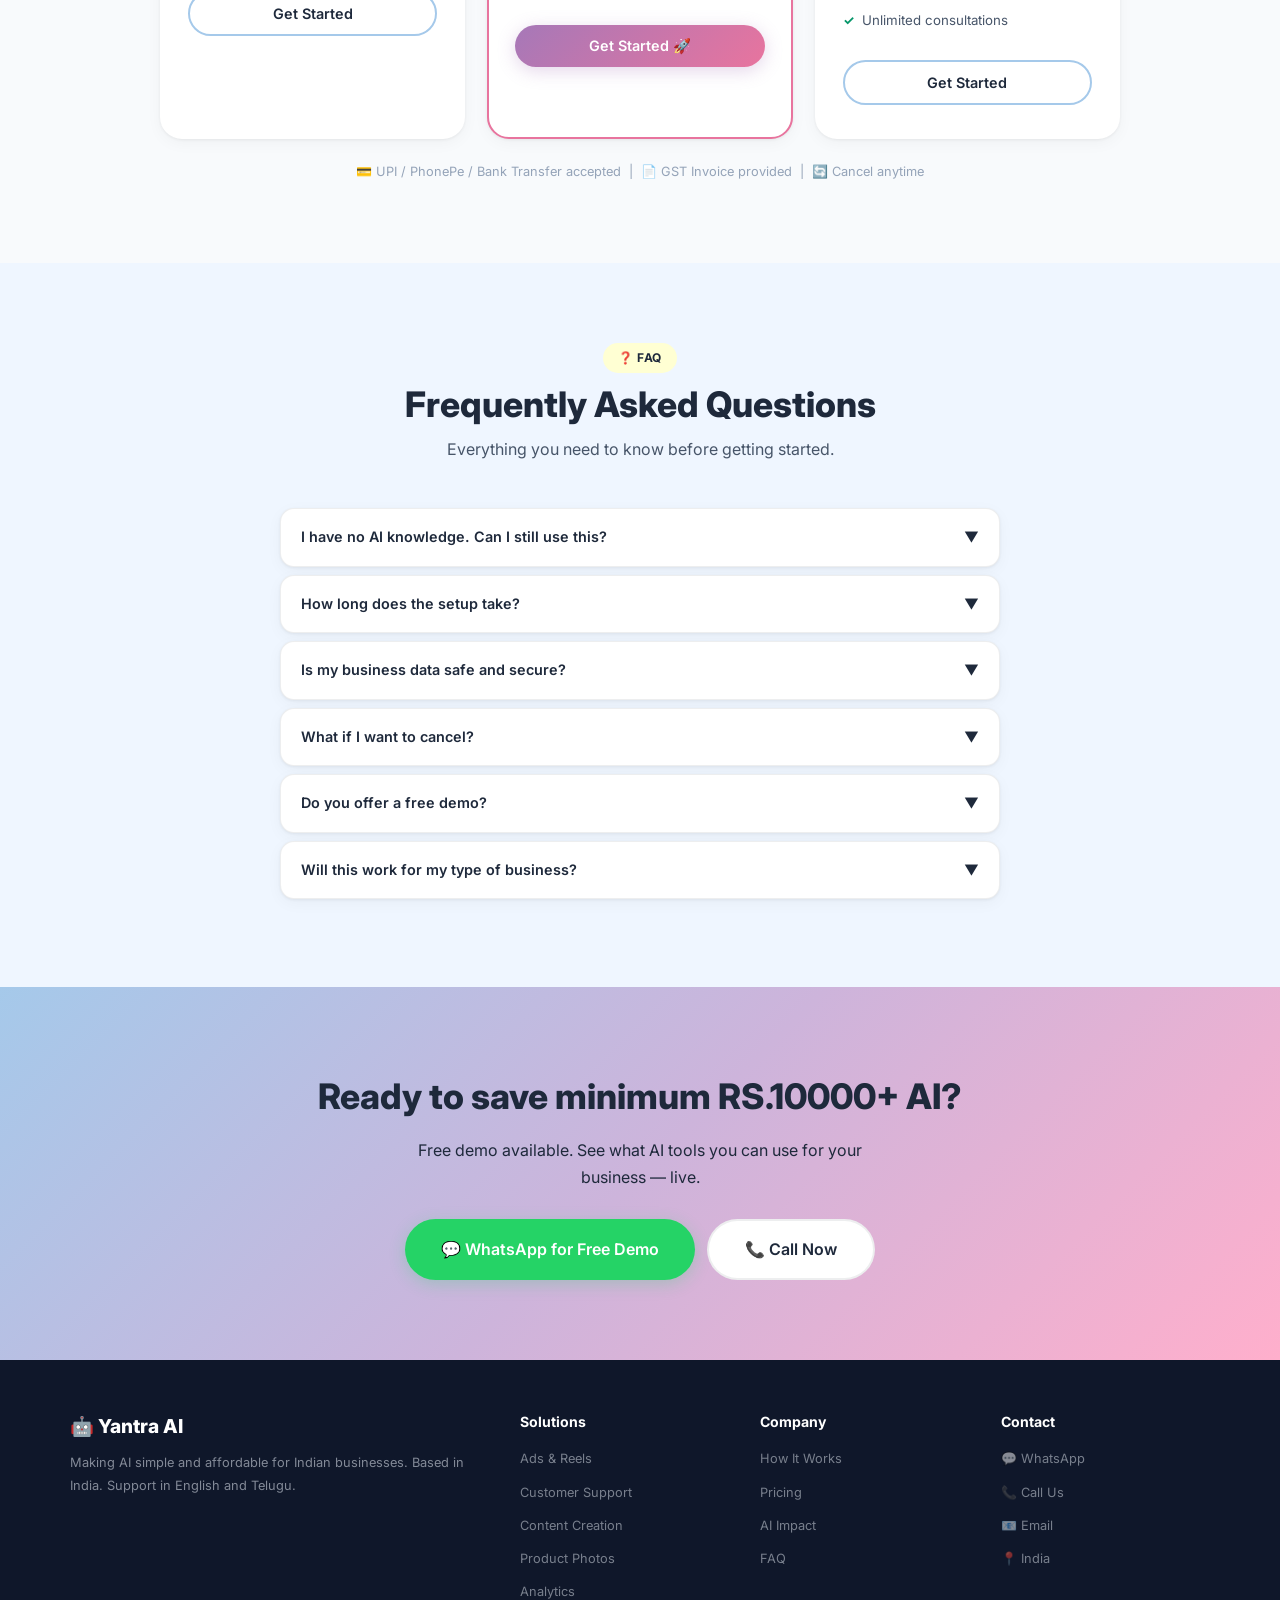
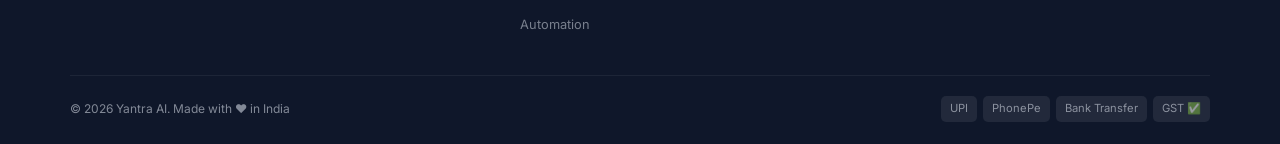
==== commit 6748286a: "Update branding and FAQ demo details in index.html" ====
--- a/index.html
+++ b/index.html
@@ -1,6 +1,22 @@
 <!DOCTYPE html>
 <html lang="en" data-theme="light">
 <head>
+    <!-- Google tag (gtag.js) -->
+<script async src="https://www.googletagmanager.com/gtag/js?id=G-8D6Q9MECXR"></script>
+<script>
+  window.dataLayer = window.dataLayer || [];
+  function gtag(){dataLayer.push(arguments);}
+  gtag('js', new Date());
+
+  gtag('config', 'G-8D6Q9MECXR');
+</script>
+    <script type="text/javascript">
+    (function(c,l,a,r,i,t,y){
+        c[a]=c[a]||function(){(c[a].q=c[a].q||[]).push(arguments)};
+        t=l.createElement(r);t.async=1;t.src="https://www.clarity.ms/tag/"+i;
+        y=l.getElementsByTagName(r)[0];y.parentNode.insertBefore(t,y);
+    })(window, document, "clarity", "script", "vynx8fj3ri");
+</script>
     <meta charset="UTF-8">
     <meta name="viewport" content="width=device-width, initial-scale=1.0">
     <meta name="description" content="AI solutions for Indian businesses. Save time and money with automated content, support, analytics and more.">
@@ -883,7 +899,7 @@
             <div class="faq-i rv"><div class="faq-q" onclick="toggleFaq(this)"><span>How long does the setup take?</span><span class="faq-ar">▼</span></div><div class="faq-a"><p>Starter plan: 24–48 hours. Growth plan: 24 hours. Premium plan: same-day setup. You'll be up and running quickly.</p></div></div>
             <div class="faq-i rv"><div class="faq-q" onclick="toggleFaq(this)"><span>Is my business data safe and secure?</span><span class="faq-ar">▼</span></div><div class="faq-a"><p>100% safe. We use enterprise-grade security and encryption. Your data is never shared with anyone.</p></div></div>
             <div class="faq-i rv"><div class="faq-q" onclick="toggleFaq(this)"><span>What if I want to cancel?</span><span class="faq-ar">▼</span></div><div class="faq-a"><p>No lock-in contracts. Cancel anytime with a simple message. No questions asked, no hidden charges.</p></div></div>
-            <div class="faq-i rv"><div class="faq-q" onclick="toggleFaq(this)"><span>Do you offer a free demo?</span><span class="faq-ar">▼</span></div><div class="faq-a"><p>Yes! We offer a free 15-minute demo call where we show you live AI tools working for your specific business type. WhatsApp us to book.</p></div></div>
+            <div class="faq-i rv"><div class="faq-q" onclick="toggleFaq(this)"><span>Do you offer a free demo?</span><span class="faq-ar">▼</span></div><div class="faq-a"><p>Yes! We offer a free demo where we show you live AI tools working for your specific business type. WhatsApp us to book.</p></div></div>
             <div class="faq-i rv"><div class="faq-q" onclick="toggleFaq(this)"><span>Will this work for my type of business?</span><span class="faq-ar">▼</span></div><div class="faq-a"><p>Yes. Retail, restaurants, coaching, healthcare, CA firms, e-commerce, real estate — we have AI solutions for every industry. Contact us to discuss your specific needs.</p></div></div>
         </div>
     </div>
@@ -892,7 +908,7 @@
 <section class="cta">
     <div class="rv">
         <h2>Ready to save minimum RS.10000+ AI?</h2>
-        <p>Free 15-minute demo call available. See AI work for your business — live.</p>
+        <p>Free demo available. See what AI tools you can use for your business — live.</p>
         <div class="cta-btns">
             <a href="https://wa.me/919849912331?text=Hi%2C%20I%20want%20a%20free%20demo%20of%20AI%20solutions" class="btn btn-wa" style="font-size:1rem;padding:15px 36px">💬 WhatsApp for Free Demo</a>
             <a href="tel:+917569954665" class="btn btn-out" style="font-size:1rem;padding:15px 36px;border-color:var(--border)">📞 Call Now</a>
@@ -902,13 +918,13 @@
 
 <footer class="footer">
     <div class="fg">
-        <div><div class="fb">🤖 AI Solutions</div><p class="fd">Making AI simple and affordable for Indian businesses. Based in India. Support in English and Telugu.</p></div>
+        <div><div class="fb">🤖 Yantra AI </div><p class="fd">Making AI simple and affordable for Indian businesses. Based in India. Support in English and Telugu.</p></div>
         <div><div class="ft">Solutions</div><ul class="fl"><li><a href="#cat-ads">Ads & Reels</a></li><li><a href="#cat-support">Customer Support</a></li><li><a href="#cat-content">Content Creation</a></li><li><a href="#cat-photos">Product Photos</a></li><li><a href="#cat-analytics">Analytics</a></li><li><a href="#cat-automation">Automation</a></li></ul></div>
         <div><div class="ft">Company</div><ul class="fl"><li><a href="#how">How It Works</a></li><li><a href="#pricing">Pricing</a></li><li><a href="#impact">AI Impact</a></li><li><a href="#faq">FAQ</a></li></ul></div>
         <div><div class="ft">Contact</div><ul class="fl"><li><a href="https://wa.me/919849912331">💬 WhatsApp</a></li><li><a href="tel:+917569954665">📞 Call Us</a></li><li><a href="mailto:ghantatagore@gmail.com">📧 Email</a></li><li><a href="#">📍 India</a></li></ul></div>
     </div>
     <div class="fbot">
-        <span>© 2026 AI Solutions. Made with ❤️ in India</span>
+        <span>© 2026 Yantra AI. Made with ❤️ in India</span>
         <div class="fpay"><span>UPI</span><span>PhonePe</span><span>Bank Transfer</span><span>GST ✅</span></div>
     </div>
 </footer>
